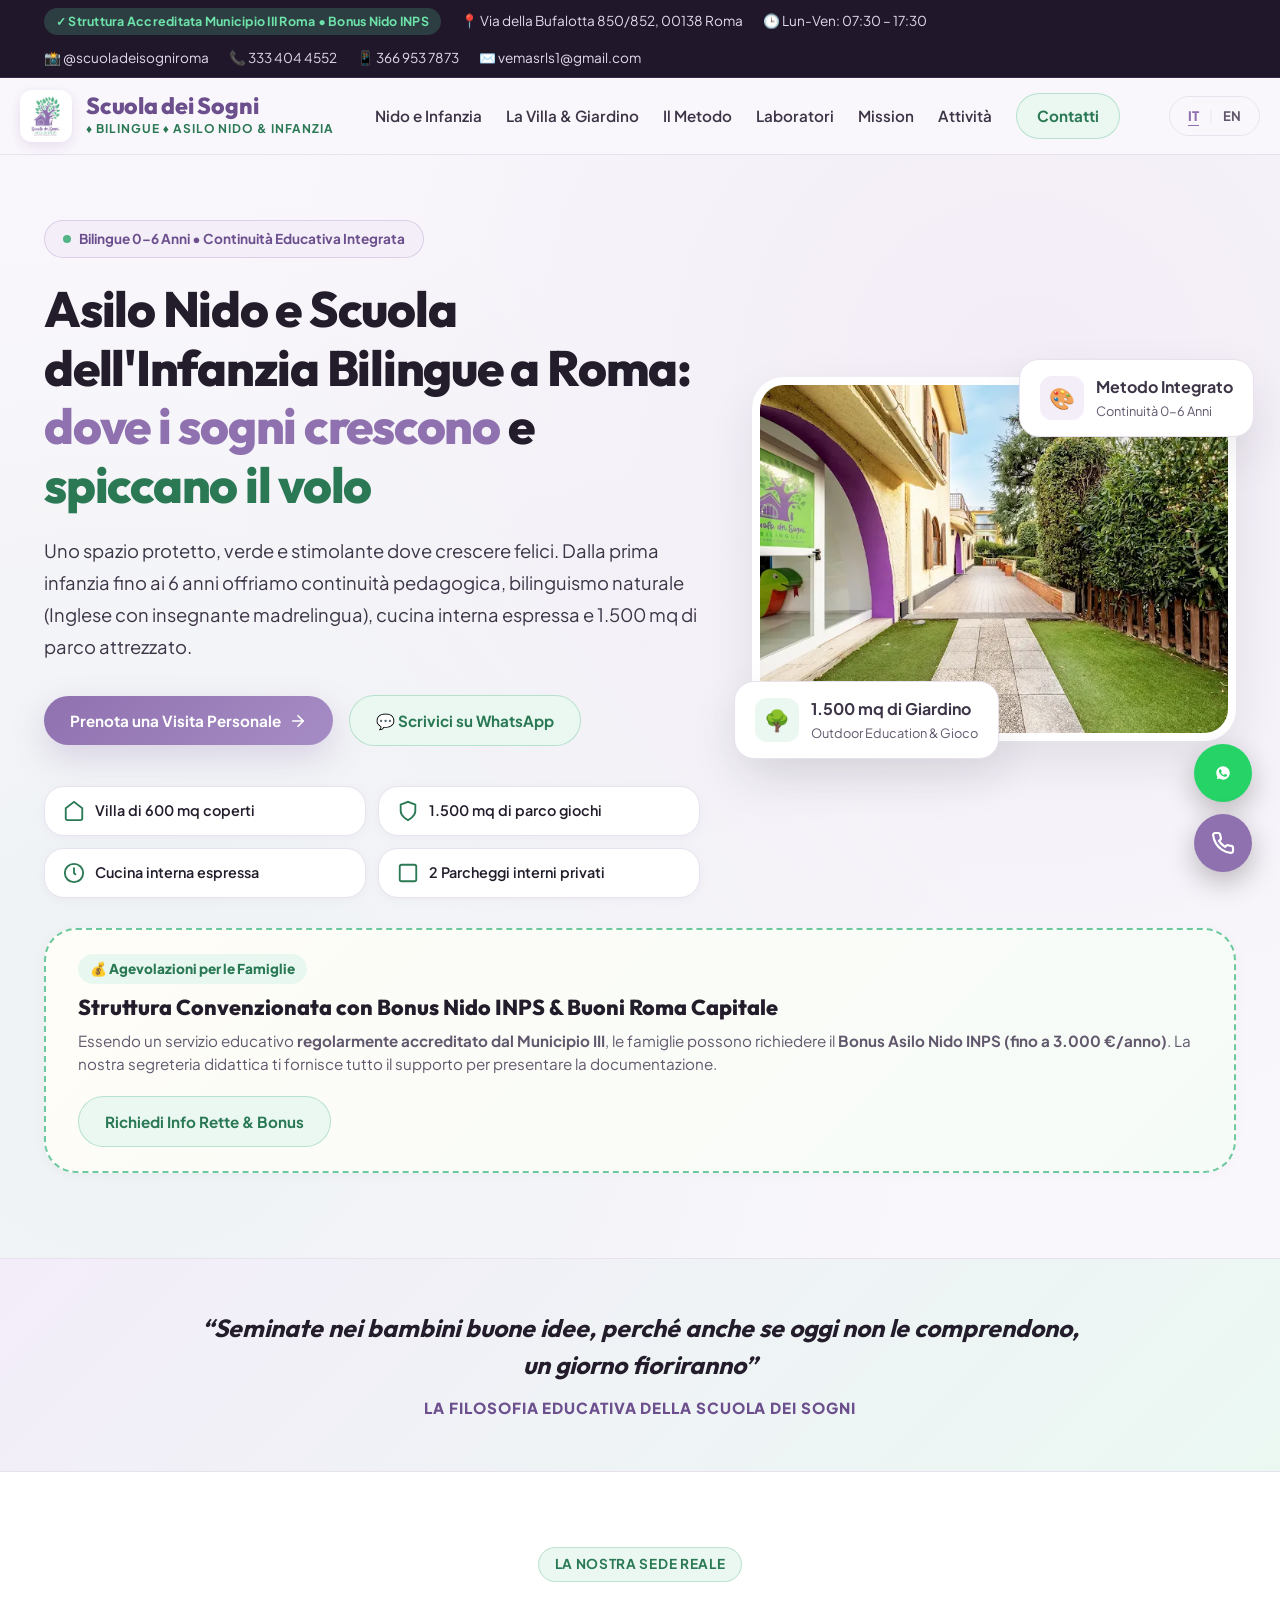
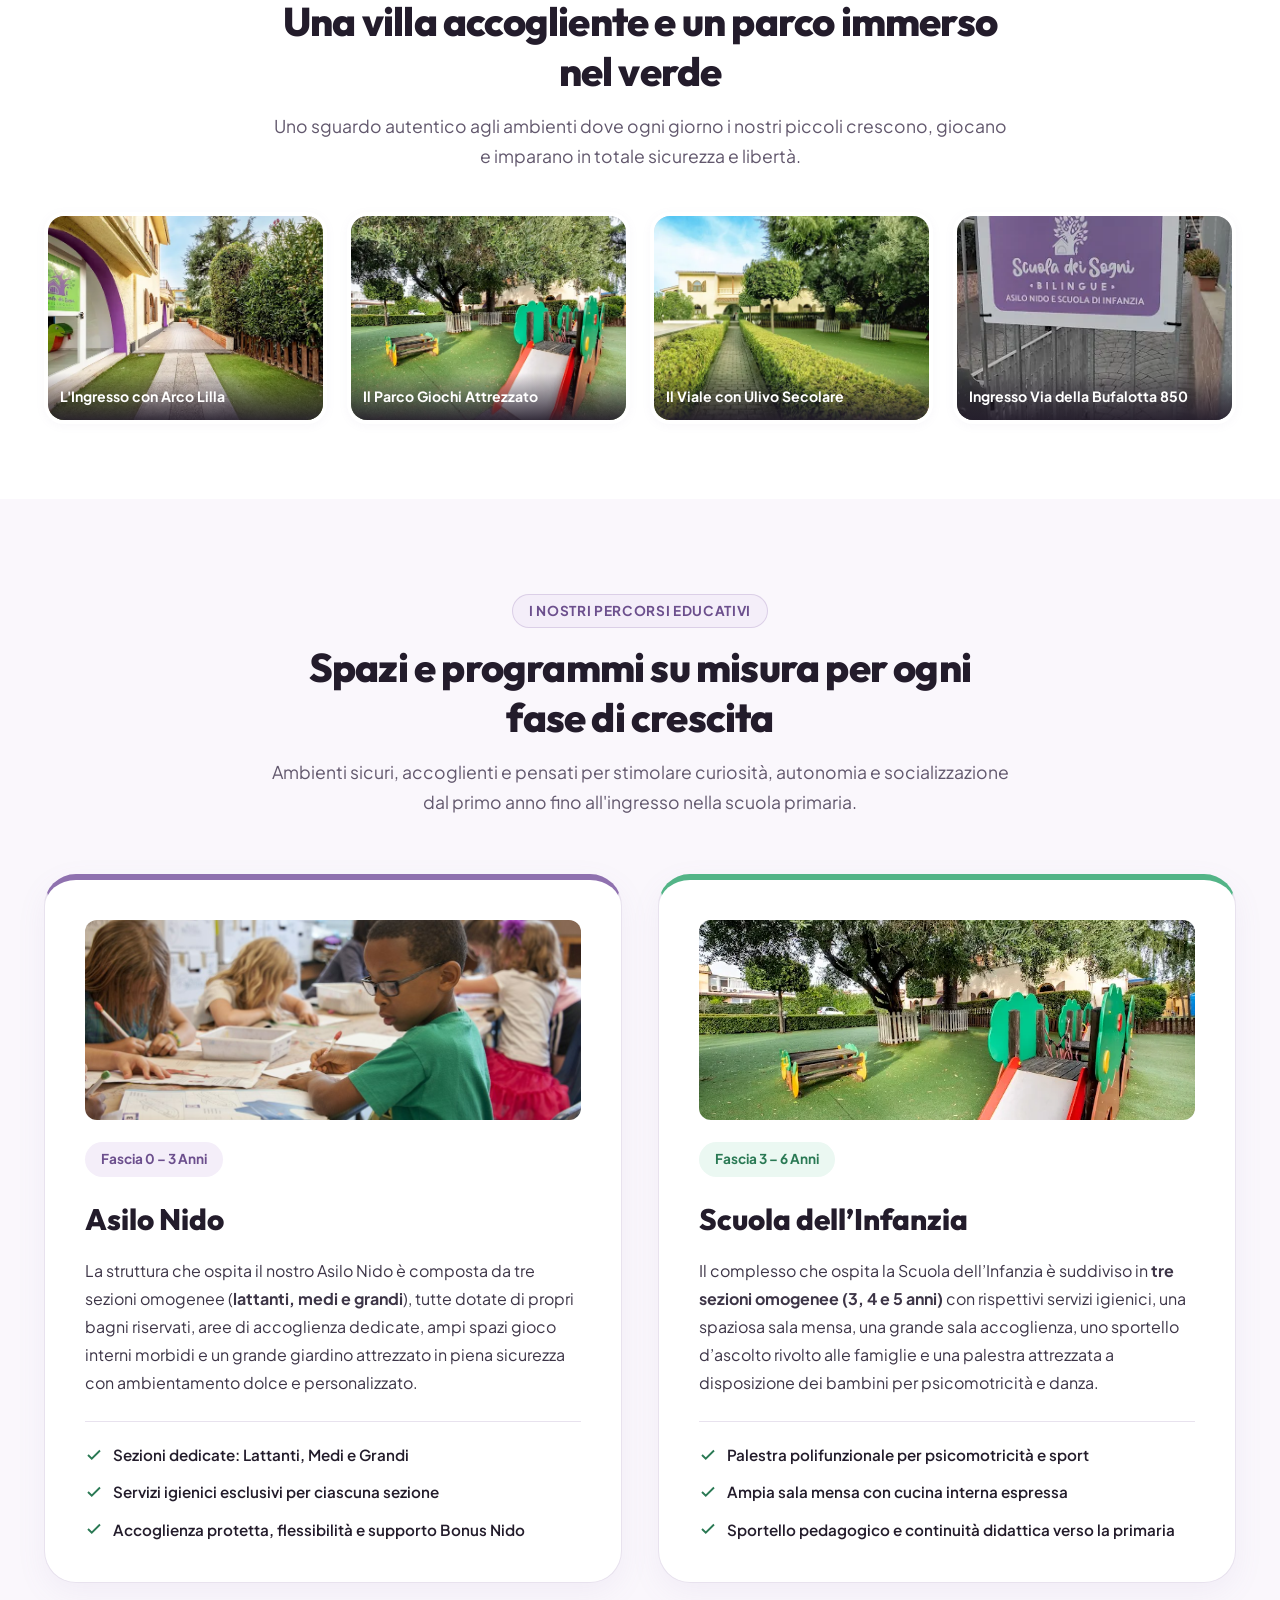
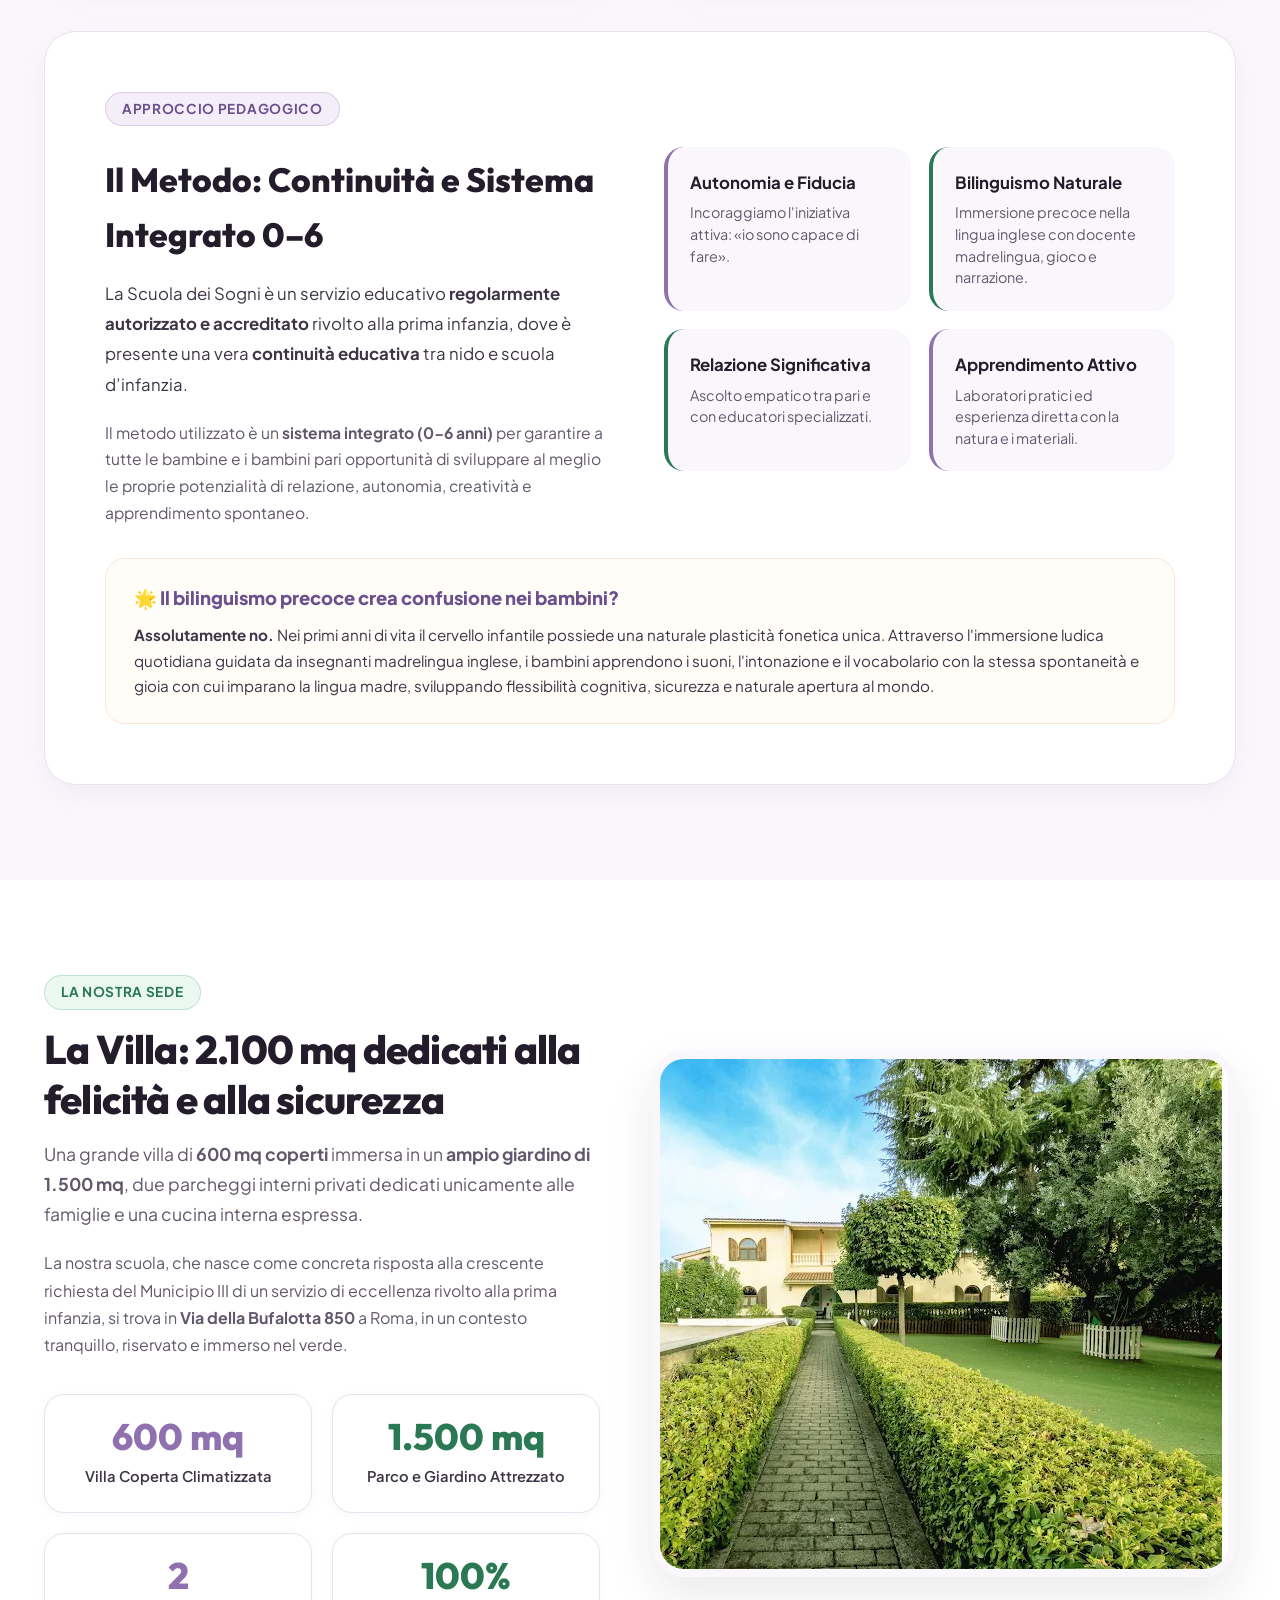
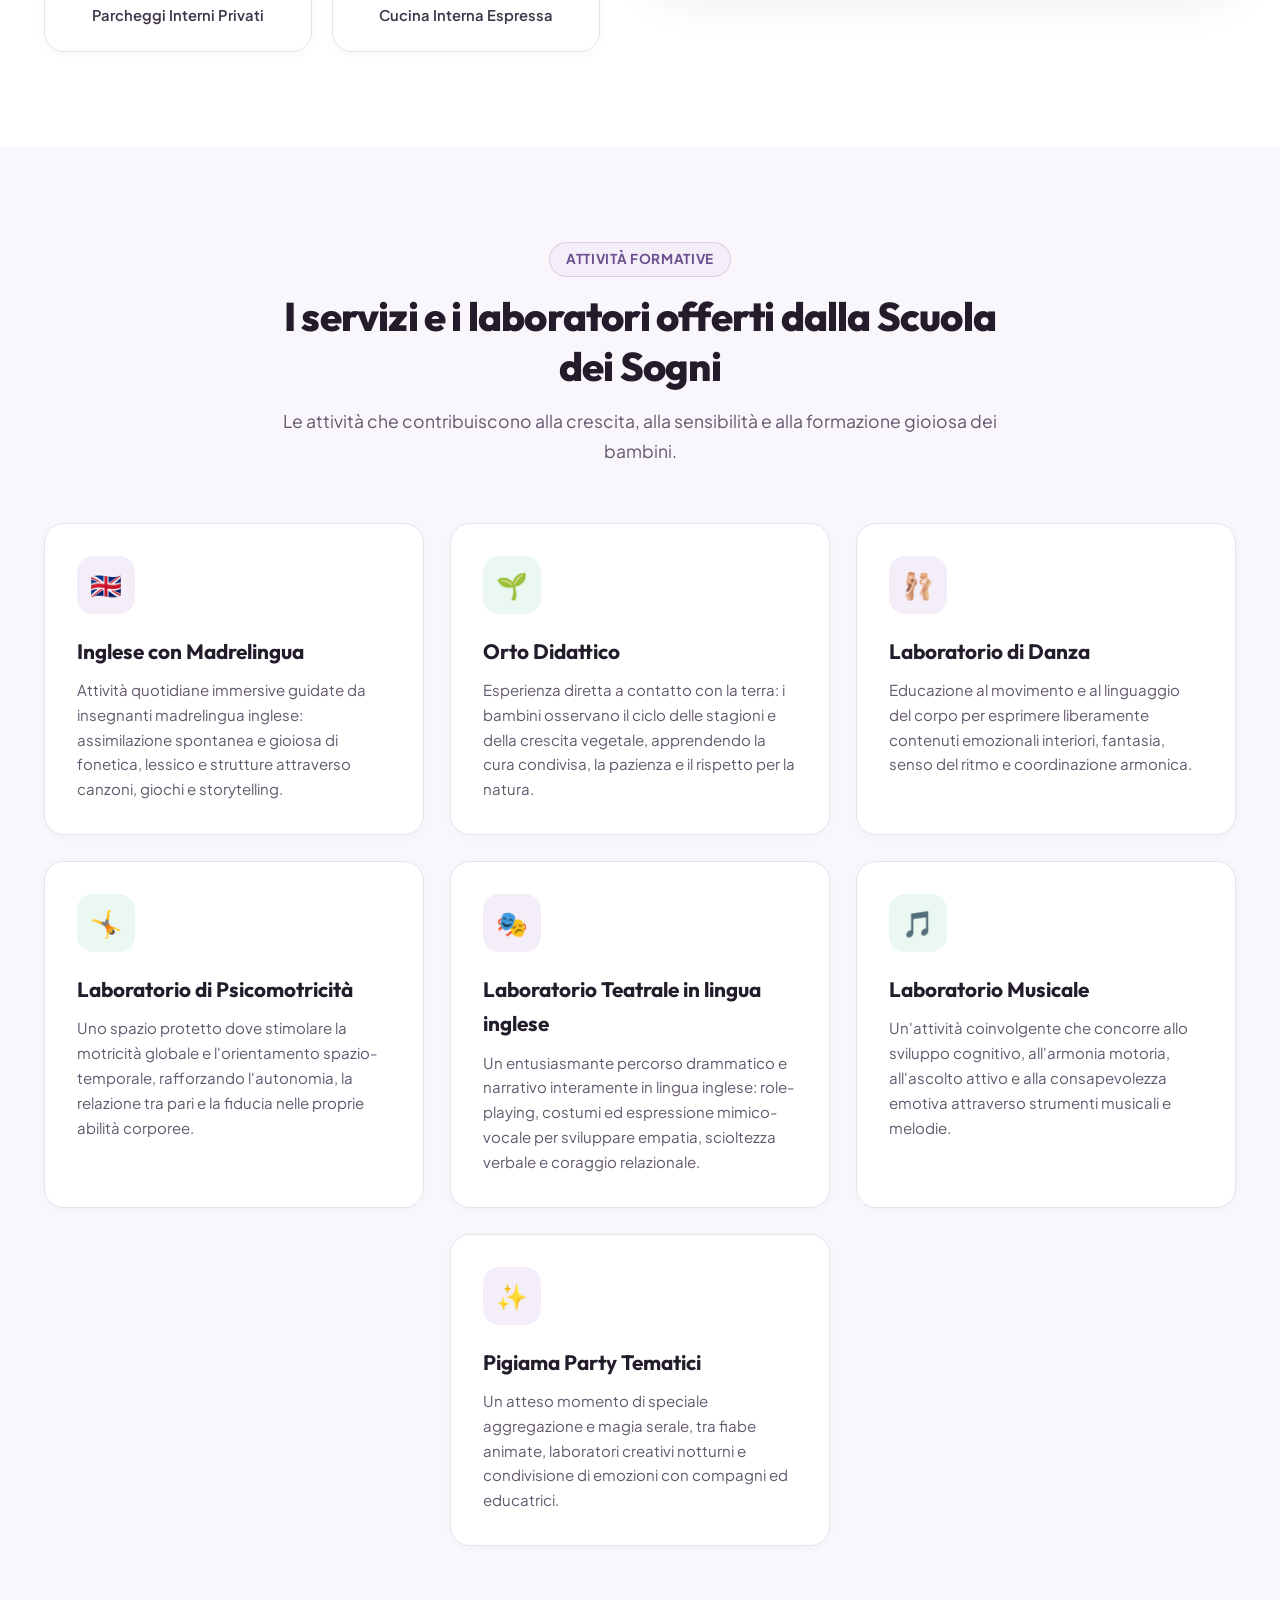
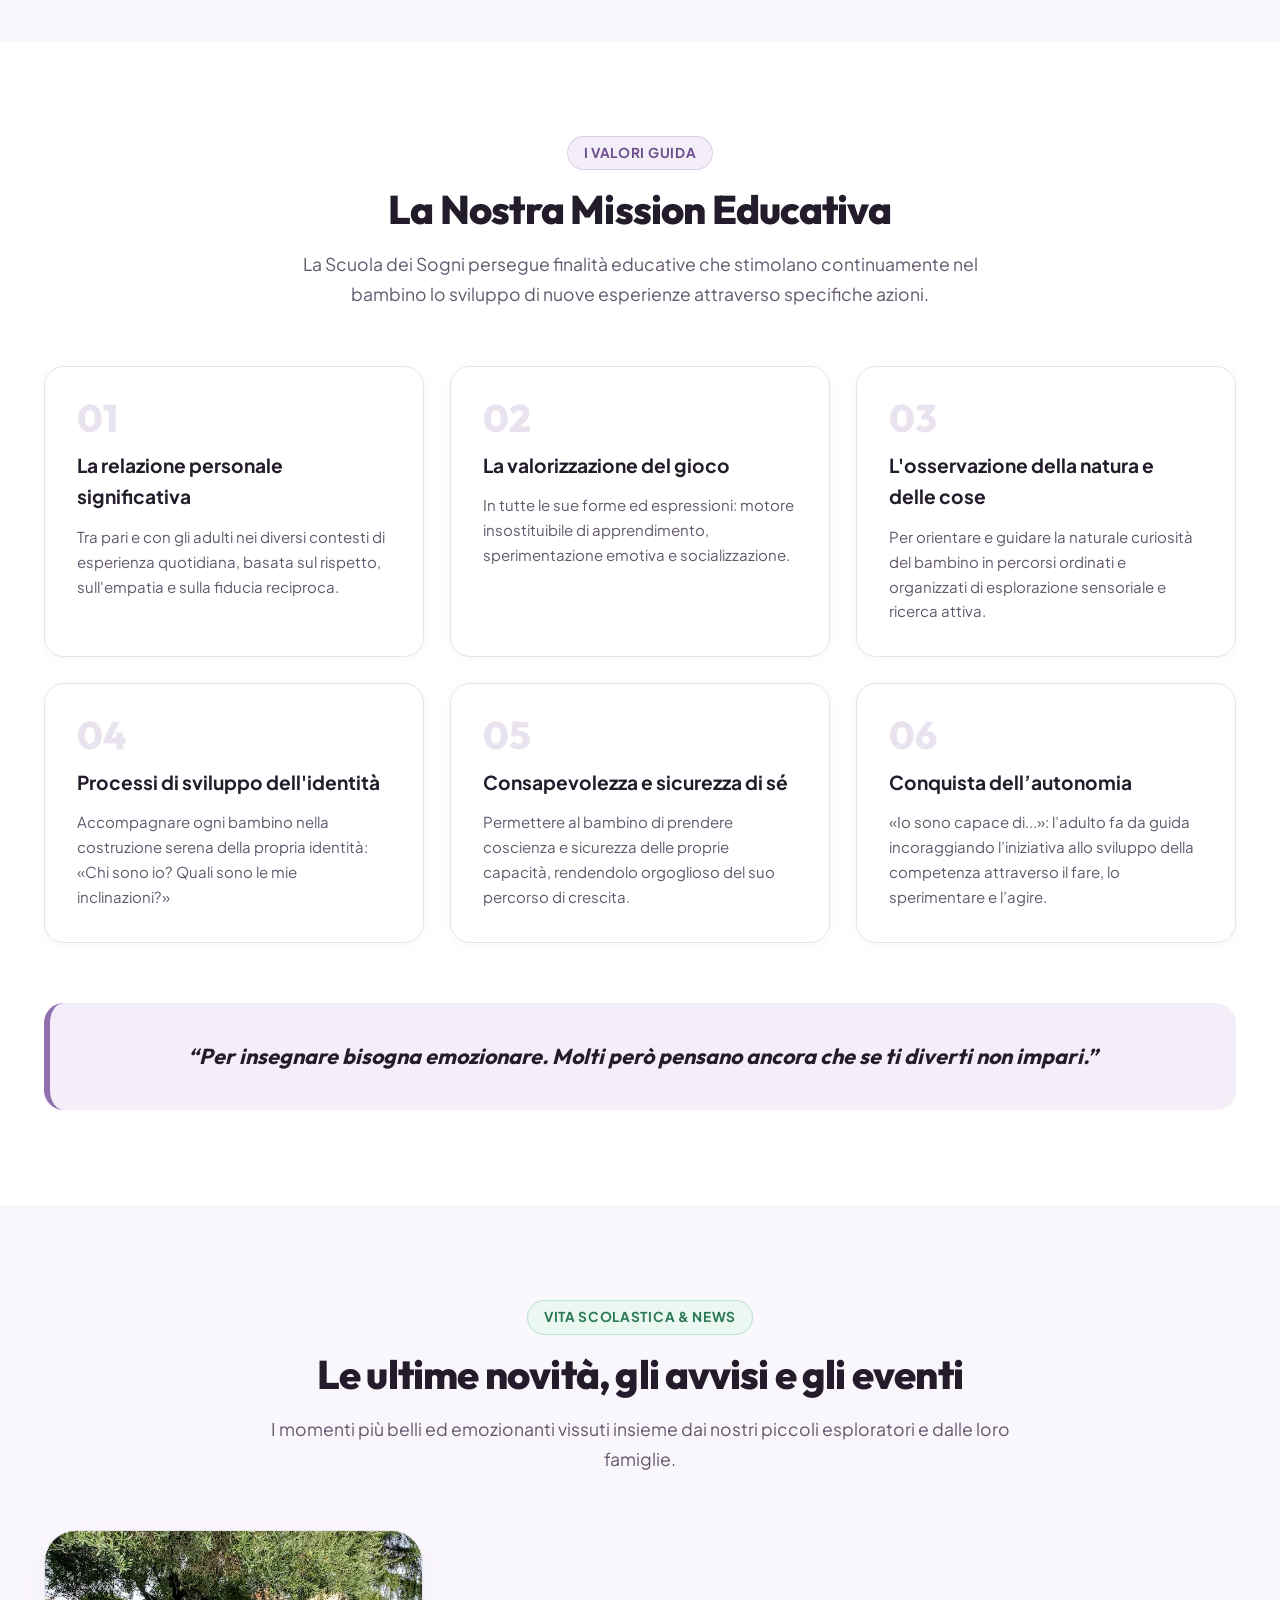
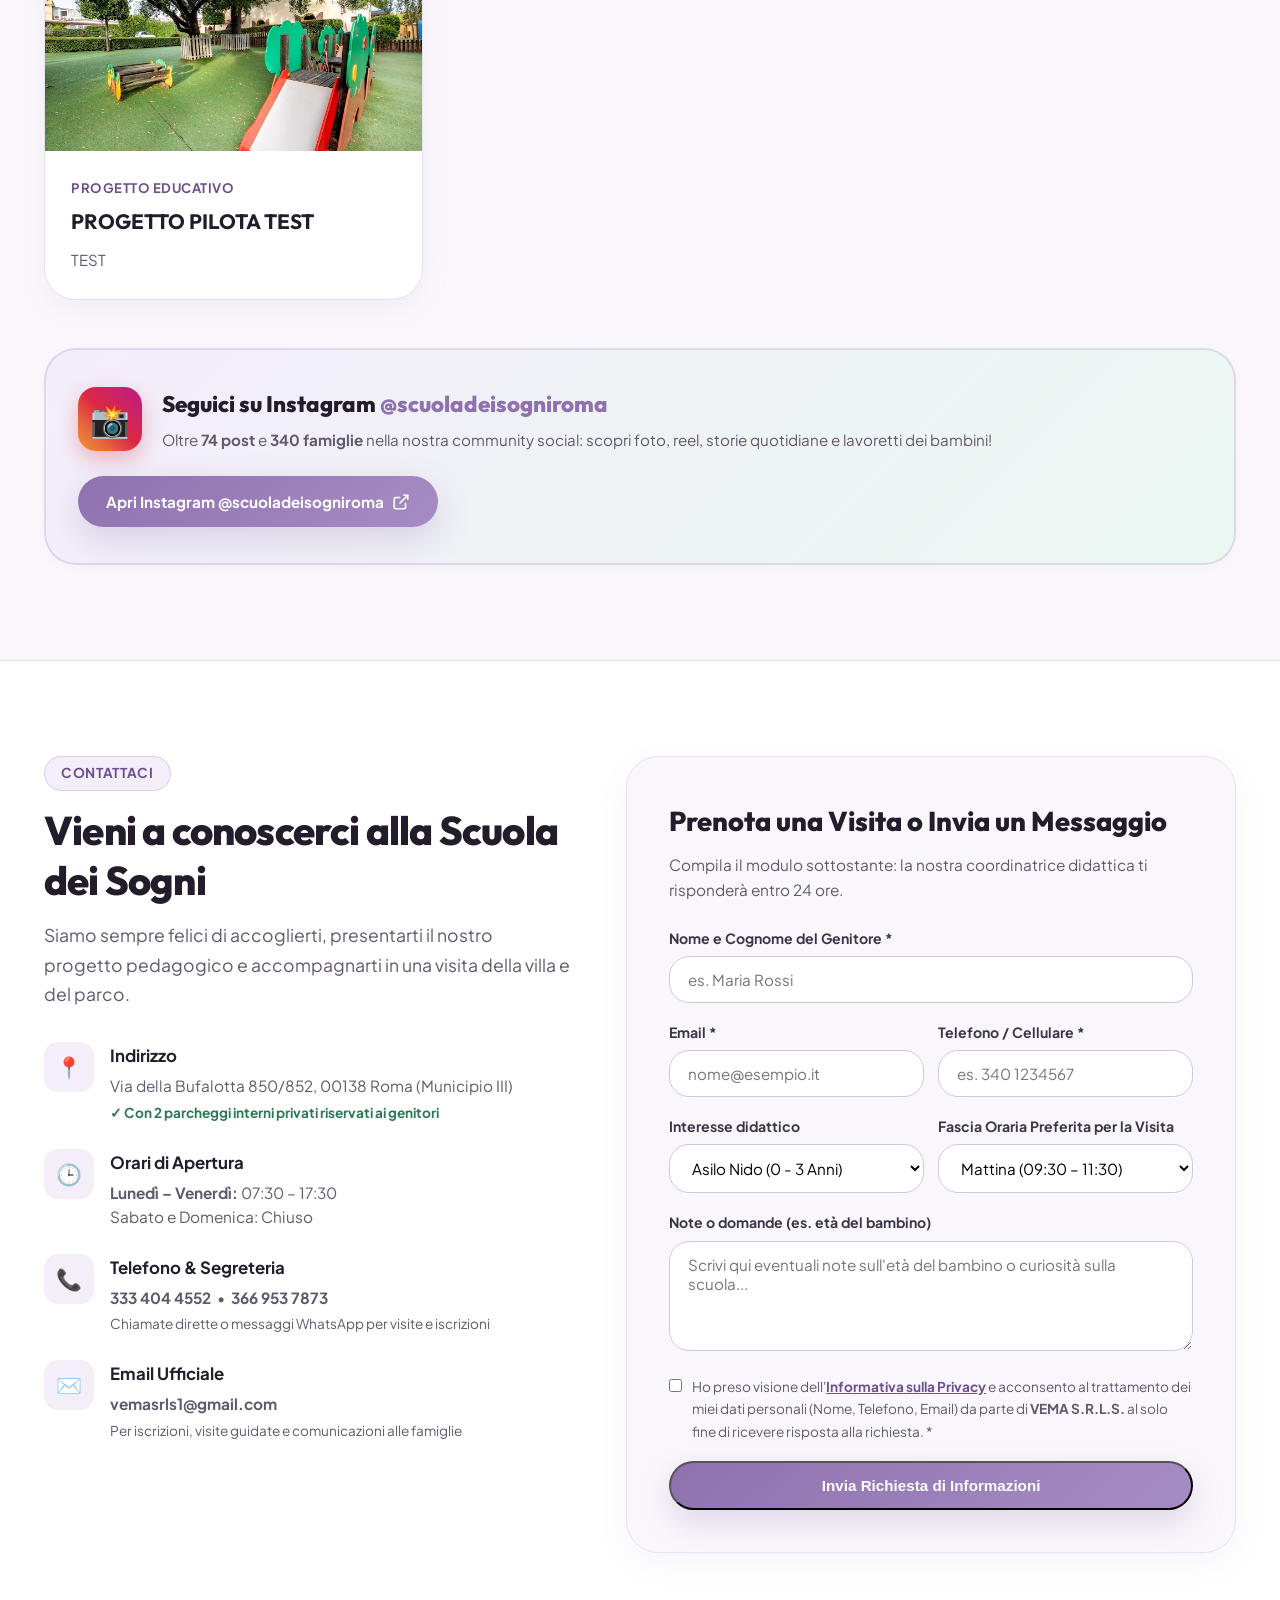
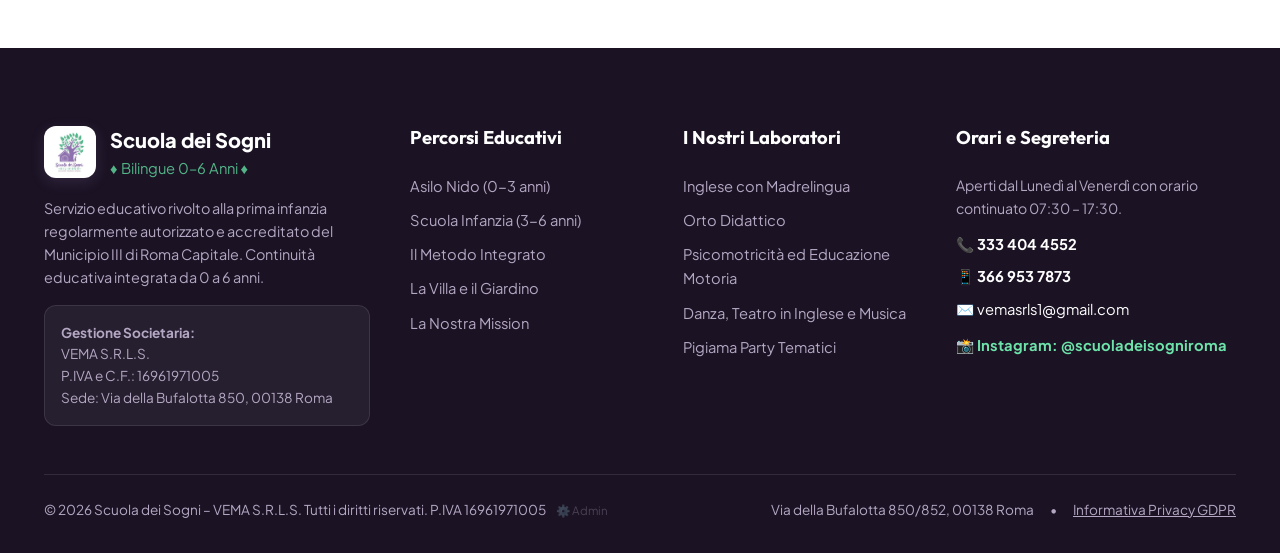
==== index.html @ 0d43163b "Add foolproof image fallbacks, bump script cache-buster to v2.2, and fix preview image in admin" ====
<!DOCTYPE html>
<html lang="it">
<head>
  <meta charset="UTF-8">
  <meta name="viewport" content="width=device-width, initial-scale=1.0">
  <title>Scuola dei Sogni | Asilo Nido e Scuola dell'Infanzia Bilingue Roma Bufalotta</title>
  <meta name="description" content="Asilo nido e scuola dell'infanzia bilingue a Roma (Municipio III). Villa di 600 mq con 1.500 mq di parco, cucina interna espressa e convenzione Bonus Nido.">
  <meta name="robots" content="index, follow, max-image-preview:large">
  <link rel="canonical" href="https://lascuoladeisogni.com/">
  <link rel="alternate" hreflang="it" href="https://lascuoladeisogni.com/">
  <link rel="alternate" hreflang="en" href="https://lascuoladeisogni.com/en.html">
  <link rel="alternate" hreflang="x-default" href="https://lascuoladeisogni.com/">

  <!-- Open Graph / Facebook / WhatsApp Preview -->
  <meta property="og:type" content="website">
  <meta property="og:locale" content="it_IT">
  <meta property="og:url" content="https://lascuoladeisogni.com/">
  <meta property="og:site_name" content="Scuola dei Sogni Roma">
  <meta property="og:title" content="Scuola dei Sogni | Asilo Nido e Scuola dell'Infanzia Bilingue Roma">
  <meta property="og:description" content="Polo educativo 0-6 anni accreditato Municipio III: bilinguismo naturale, 1.500 mq di giardino attrezzato, cucina interna espressa e 2 parcheggi interni.">
  <meta property="og:image" content="https://lascuoladeisogni.com/assets/images/villa-facciata-arco.png">
  <meta property="og:image:width" content="1200">
  <meta property="og:image:height" content="630">
  <meta property="og:image:alt" content="Ingresso e parco della Scuola dei Sogni a Roma Bufalotta">

  <!-- Twitter Card -->
  <meta name="twitter:card" content="summary_large_image">
  <meta name="twitter:title" content="Scuola dei Sogni | Nido e Infanzia Bilingue a Roma Bufalotta">
  <meta name="twitter:description" content="Accreditata Municipio III Roma. Continuità educativa 0-6, outdoor education, cucina interna espressa e laboratori in lingua inglese.">
  <meta name="twitter:image" content="https://lascuoladeisogni.com/assets/images/villa-facciata-arco.png">

  <!-- Favicon & Stylesheet -->
  <link rel="stylesheet" href="style.css">
  <link rel="icon" type="image/jpeg" href="assets/images/logo-scuola-dei-sogni.jpg">
  <link rel="apple-touch-icon" href="assets/images/logo-scuola-dei-sogni.jpg">

  <!-- Schema.org JSON-LD Structured Data (Preschool & ChildCare) -->
  <script type="application/ld+json">
  {
    "@context": "https://schema.org",
    "@graph": [
      {
        "@type": ["Preschool", "ChildCare", "EducationalOrganization"],
        "@id": "https://lascuoladeisogni.com/#organization",
        "name": "Scuola dei Sogni",
        "alternateName": "Scuola dei Sogni Roma",
        "legalName": "VEMA S.R.L.S.",
        "taxID": "16961971005",
        "vatID": "IT16961971005",
        "url": "https://lascuoladeisogni.com/",
        "logo": "https://lascuoladeisogni.com/assets/images/logo-scuola-dei-sogni.jpg",
        "image": [
          "https://lascuoladeisogni.com/assets/images/villa-facciata-arco.png",
          "https://lascuoladeisogni.com/assets/images/parco-giochi-scivolo.png",
          "https://lascuoladeisogni.com/assets/images/viale-giardino-ulivo.png"
        ],
        "description": "Asilo Nido e Scuola dell'Infanzia Bilingue a Roma Bufalotta (Municipio III). Servizio autorizzato e accreditato per la fascia 0-6 anni con cucina interna espressa e 1.500 mq di parco attrezzato.",
        "telephone": "+393334044552",
        "email": "vemasrls1@gmail.com",
        "priceRange": "€€",
        "address": {
          "@type": "PostalAddress",
          "streetAddress": "Via della Bufalotta 850/852",
          "addressLocality": "Roma",
          "postalCode": "00138",
          "addressRegion": "RM",
          "addressCountry": "IT"
        },
        "geo": {
          "@type": "GeoCoordinates",
          "latitude": 41.9754,
          "longitude": 12.5410
        },
        "areaServed": [
          "Municipio III Roma",
          "Bufalotta",
          "Talenti",
          "Montesacro",
          "Cinquina",
          "Porta di Roma"
        ],
        "openingHoursSpecification": [
          {
            "@type": "OpeningHoursSpecification",
            "dayOfWeek": ["Monday", "Tuesday", "Wednesday", "Thursday", "Friday"],
            "opens": "07:30",
            "closes": "17:30"
          }
        ],
        "sameAs": [
          "https://www.instagram.com/scuoladeisogniroma/"
        ],
        "amenityFeature": [
          {
            "@type": "LocationFeatureSpecification",
            "name": "Parco e Giardino Attrezzato",
            "value": "1500 mq"
          },
          {
            "@type": "LocationFeatureSpecification",
            "name": "Villa Coperta Climatizzata",
            "value": "600 mq"
          },
          {
            "@type": "LocationFeatureSpecification",
            "name": "Cucina Interna con Menù Dedicato",
            "value": true
          },
          {
            "@type": "LocationFeatureSpecification",
            "name": "Due Parcheggi Interni Privati Riservati Genitori",
            "value": true
          },
          {
            "@type": "LocationFeatureSpecification",
            "name": "Palestra Motoria e Psicomotricità",
            "value": true
          }
        ],
        "hasOfferCatalog": {
          "@type": "OfferCatalog",
          "name": "Percorsi Educativi 0-6 Anni",
          "itemListElement": [
            {
              "@type": "Offer",
              "itemOffered": {
                "@type": "Service",
                "name": "Asilo Nido (Lattanti, Medi, Grandi: 0-3 Anni)",
                "description": "Sezioni omogenee nido, bagni dedicati, accoglienza protetta e convenzione Bonus Nido INPS."
              }
            },
            {
              "@type": "Offer",
              "itemOffered": {
                "@type": "Service",
                "name": "Scuola dell'Infanzia Bilingue (3-6 Anni)",
                "description": "Percorso prescolare bilingue (Inglese con insegnante madrelingua), palestra e continuità 0-6."
              }
            }
          ]
        }
      }
    ]
  }
  </script>
</head>
<body>

  <!-- Top Bar -->
  <div class="top-bar">
    <div class="container top-bar-content">
      <div class="top-bar-left">
        <span class="badge-accredit">✓ Struttura Accreditata Municipio III Roma • Bonus Nido INPS</span>
        <span class="top-item">📍 Via della Bufalotta 850/852, 00138 Roma</span>
        <span class="top-item">🕒 Lun-Ven: 07:30 – 17:30</span>
      </div>
      <div class="top-bar-right">
        <a href="https://www.instagram.com/scuoladeisogniroma/" target="_blank" rel="noopener" class="top-item">📸 @scuoladeisogniroma</a>
        <a href="tel:+393334044552" class="top-item">📞 333 404 4552</a>
        <a href="tel:+393669537873" class="top-item">📱 366 953 7873</a>
        <a href="mailto:vemasrls1@gmail.com" class="top-item">✉️ vemasrls1@gmail.com</a>
      </div>
    </div>
  </div>

  <!-- Header -->
  <header class="header">
    <div class="container header-inner">
      <a href="#" class="brand-logo" aria-label="Scuola dei Sogni Home">
        <img src="assets/images/logo-scuola-dei-sogni.jpg" alt="Logo Scuola dei Sogni" class="brand-logo-img">
        <div class="brand-text">
          <div class="brand-name">Scuola dei Sogni</div>
          <span class="brand-tagline">♦ Bilingue ♦ Asilo Nido & Infanzia</span>
        </div>
      </a>

      <nav class="nav-links" id="mainNav" aria-label="Navigazione principale">
        <a href="#nido-infanzia" class="nav-link">Nido e Infanzia</a>
        <a href="#la-villa" class="nav-link">La Villa & Giardino</a>
        <a href="#il-metodo" class="nav-link">Il Metodo</a>
        <a href="#servizi" class="nav-link">Laboratori</a>
        <a href="#mission" class="nav-link">Mission</a>
        <a href="#news" class="nav-link">Attività</a>
        <a href="#contatti" class="btn btn-secondary" style="padding: 9px 20px;">Contatti</a>
      </nav>

            <div class="header-actions">
        <div class="lang-switch-wrap" aria-label="Cambia lingua">
          <a href="index.html" class="lang-btn active" aria-current="page" title="Italiano">IT</a>
          <span class="lang-divider">|</span>
          <a href="en.html" class="lang-btn" title="English">EN</a>
        </div>
        <button class="menu-toggle" aria-label="Apri menu" aria-expanded="false" aria-controls="mainNav">☰</button>
      </div>
    </div>
  </header>

  <!-- Hero Section -->
  <section class="hero">
    <div class="container">
      <div class="hero-grid">
        <div class="hero-content">
          <div class="hero-tag">
            <span class="dot"></span>
            <span>Bilingue 0–6 Anni • Continuità Educativa Integrata</span>
          </div>
          
          <!-- H1 Semantico Primario per SEO -->
          <h1 class="hero-title">
            Asilo Nido e Scuola dell'Infanzia Bilingue a Roma: <span class="brand-accent">dove i sogni crescono</span> e <span class="brand-leaf">spiccano il volo</span>
          </h1>
          
          <p class="hero-lead">
            Uno spazio protetto, verde e stimolante dove crescere felici. Dalla prima infanzia fino ai 6 anni offriamo continuità pedagogica, bilinguismo naturale (Inglese con insegnante madrelingua), cucina interna espressa e 1.500 mq di parco attrezzato.
          </p>

          <div class="hero-actions">
            <a href="#contatti" class="btn btn-primary">
              <span>Prenota una Visita Personale</span>
              <svg width="18" height="18" viewBox="0 0 24 24" fill="none" stroke="currentColor" stroke-width="2.2" stroke-linecap="round" stroke-linejoin="round"><line x1="5" y1="12" x2="19" y2="12"></line><polyline points="12 5 19 12 12 19"></polyline></svg>
            </a>
            <a href="https://wa.me/393334044552?text=Buongiorno%2C%20vorrei%20maggiori%20informazioni%20sulle%20iscrizioni%20e%20prenotare%20una%20visita%20alla%20Scuola%20dei%20Sogni." target="_blank" rel="noopener" class="btn btn-secondary">
              <span>💬 Scrivici su WhatsApp</span>
            </a>
          </div>

          <div class="hero-pills">
            <div class="hero-pill">
              <svg width="22" height="22" viewBox="0 0 24 24" fill="none" stroke="currentColor" stroke-width="2"><path d="M3 9l9-7 9 7v11a2 2 0 0 1-2 2H5a2 2 0 0 1-2-2z"></path></svg>
              <span>Villa di 600 mq coperti</span>
            </div>
            <div class="hero-pill">
              <svg width="22" height="22" viewBox="0 0 24 24" fill="none" stroke="currentColor" stroke-width="2"><path d="M12 22s8-4 8-10V5l-8-3-8 3v7c0 6 8 10 8 10z"></path></svg>
              <span>1.500 mq di parco giochi</span>
            </div>
            <div class="hero-pill">
              <svg width="22" height="22" viewBox="0 0 24 24" fill="none" stroke="currentColor" stroke-width="2"><circle cx="12" cy="12" r="10"></circle><polyline points="12 6 12 12 14 14"></polyline></svg>
              <span>Cucina interna espressa</span>
            </div>
            <div class="hero-pill">
              <svg width="22" height="22" viewBox="0 0 24 24" fill="none" stroke="currentColor" stroke-width="2"><rect x="3" y="3" width="18" height="18" rx="2" ry="2"></rect></svg>
              <span>2 Parcheggi interni privati</span>
            </div>
          </div>
        </div>

        <div class="hero-visual">
          <div class="hero-main-frame">
            <img src="assets/images/villa-facciata-arco.png" alt="Ingresso della villa con arco lilla Scuola dei Sogni" loading="lazy">
          </div>
          <div class="floating-card top">
            <div class="floating-icon purple">🎨</div>
            <div>
              <strong>Metodo Integrato</strong>
              <div style="font-size: 0.8rem; color: #62586D;">Continuità 0-6 Anni</div>
            </div>
          </div>
          <div class="floating-card bottom">
            <div class="floating-icon green">🌳</div>
            <div>
              <strong>1.500 mq di Giardino</strong>
              <div style="font-size: 0.8rem; color: #62586D;">Outdoor Education & Gioco</div>
            </div>
          </div>
        </div>
      </div>

      <!-- Bonus Nido INPS Trust Banner -->
      <div class="bonus-nido-banner">
        <div class="bonus-nido-text">
          <span class="bonus-badge-highlight">💰 Agevolazioni per le Famiglie</span>
          <h3>Struttura Convenzionata con Bonus Nido INPS & Buoni Roma Capitale</h3>
          <p>
            Essendo un servizio educativo <strong>regolarmente accreditato dal Municipio III</strong>, le famiglie possono richiedere il <strong>Bonus Asilo Nido INPS (fino a 3.000 €/anno)</strong>. La nostra segreteria didattica ti fornisce tutto il supporto per presentare la documentazione.
          </p>
        </div>
        <div>
          <a href="#contatti" class="btn btn-secondary" style="white-space: nowrap;">
            <span>Richiedi Info Rette & Bonus</span>
          </a>
        </div>
      </div>
    </div>
  </section>

  <!-- Quote Banner -->
  <section class="quote-banner">
    <div class="container">
      <p class="quote-text">
        “Seminate nei bambini buone idee, perché anche se oggi non le comprendono, un giorno fioriranno”
      </p>
      <span class="quote-author">La Filosofia Educativa della Scuola dei Sogni</span>
    </div>
  </section>

  <!-- I Nostri Spazi Reali - Gallery -->
  <section class="section" style="background: var(--white); padding: 75px 0;">
    <div class="container">
      <div class="section-header" style="margin-bottom: 36px;">
        <span class="section-tag green">La Nostra Sede Reale</span>
        <h2 class="section-title">Una villa accogliente e un parco immerso nel verde</h2>
        <p class="section-lead">
          Uno sguardo autentico agli ambienti dove ogni giorno i nostri piccoli crescono, giocano e imparano in totale sicurezza e libertà.
        </p>
      </div>

      <div class="gallery-grid">
        <div class="gallery-card">
          <img src="assets/images/villa-facciata-arco.png" alt="Facciata e ingresso della scuola con arco lilla" loading="lazy">
          <div class="gallery-label">L'Ingresso con Arco Lilla</div>
        </div>
        <div class="gallery-card">
          <img src="assets/images/parco-giochi-scivolo.png" alt="Parco giochi con scivolo a casetta e ulivo secolare" loading="lazy">
          <div class="gallery-label">Il Parco Giochi Attrezzato</div>
        </div>
        <div class="gallery-card">
          <img src="assets/images/viale-giardino-ulivo.png" alt="Viale alberato e giardino con prato della villa" loading="lazy">
          <div class="gallery-label">Il Viale con Ulivo Secolare</div>
        </div>
        <div class="gallery-card">
          <img src="assets/images/cancello-targa-ingresso.png" alt="Cancello con targa ufficiale Scuola dei Sogni" loading="lazy">
          <div class="gallery-label">Ingresso Via della Bufalotta 850</div>
        </div>
      </div>
    </div>
  </section>

  <!-- Nido & Scuola Infanzia -->
  <section id="nido-infanzia" class="section">
    <div class="container">
      <div class="section-header">
        <span class="section-tag">I Nostri Percorsi Educativi</span>
        <h2 class="section-title">Spazi e programmi su misura per ogni fase di crescita</h2>
        <p class="section-lead">
          Ambienti sicuri, accoglienti e pensati per stimolare curiosità, autonomia e socializzazione dal primo anno fino all'ingresso nella scuola primaria.
        </p>
      </div>

      <div class="split-cards">
        <!-- Asilo Nido -->
        <div class="age-card nido">
          <div class="age-card-img">
            <img src="assets/images/classroom-nido.jpg" alt="Spazio morbido e area gioco montessoriana della sezione nido" loading="lazy">
          </div>
          <span class="card-badge">Fascia 0 – 3 Anni</span>
          <h3 class="card-title">Asilo Nido</h3>
          <p class="card-text">
            La struttura che ospita il nostro Asilo Nido è composta da tre sezioni omogenee (<strong>lattanti, medi e grandi</strong>), tutte dotate di propri bagni riservati, aree di accoglienza dedicate, ampi spazi gioco interni morbidi e un grande giardino attrezzato in piena sicurezza con ambientamento dolce e personalizzato.
          </p>
          <div class="feature-list">
            <div class="feature-item">
              <svg viewBox="0 0 24 24" fill="none" stroke="currentColor" stroke-width="2.5"><polyline points="20 6 9 17 4 12"></polyline></svg>
              <span>Sezioni dedicate: Lattanti, Medi e Grandi</span>
            </div>
            <div class="feature-item">
              <svg viewBox="0 0 24 24" fill="none" stroke="currentColor" stroke-width="2.5"><polyline points="20 6 9 17 4 12"></polyline></svg>
              <span>Servizi igienici esclusivi per ciascuna sezione</span>
            </div>
            <div class="feature-item">
              <svg viewBox="0 0 24 24" fill="none" stroke="currentColor" stroke-width="2.5"><polyline points="20 6 9 17 4 12"></polyline></svg>
              <span>Accoglienza protetta, flessibilità e supporto Bonus Nido</span>
            </div>
          </div>
        </div>

        <!-- Scuola Infanzia -->
        <div class="age-card infanzia">
          <div class="age-card-img">
            <img src="assets/images/parco-giochi-scivolo.png" alt="Parco giochi e spazi educativi per la scuola dell'infanzia" loading="lazy">
          </div>
          <span class="card-badge">Fascia 3 – 6 Anni</span>
          <h3 class="card-title">Scuola dell’Infanzia</h3>
          <p class="card-text">
            Il complesso che ospita la Scuola dell’Infanzia è suddiviso in <strong>tre sezioni omogenee (3, 4 e 5 anni)</strong> con rispettivi servizi igienici, una spaziosa sala mensa, una grande sala accoglienza, uno sportello d’ascolto rivolto alle famiglie e una palestra attrezzata a disposizione dei bambini per psicomotricità e danza.
          </p>
          <div class="feature-list">
            <div class="feature-item">
              <svg viewBox="0 0 24 24" fill="none" stroke="currentColor" stroke-width="2.5"><polyline points="20 6 9 17 4 12"></polyline></svg>
              <span>Palestra polifunzionale per psicomotricità e sport</span>
            </div>
            <div class="feature-item">
              <svg viewBox="0 0 24 24" fill="none" stroke="currentColor" stroke-width="2.5"><polyline points="20 6 9 17 4 12"></polyline></svg>
              <span>Ampia sala mensa con cucina interna espressa</span>
            </div>
            <div class="feature-item">
              <svg viewBox="0 0 24 24" fill="none" stroke="currentColor" stroke-width="2.5"><polyline points="20 6 9 17 4 12"></polyline></svg>
              <span>Sportello pedagogico e continuità didattica verso la primaria</span>
            </div>
          </div>
        </div>
      </div>

      <!-- Il Metodo -->
      <div id="il-metodo" class="metodo-section">
        <div class="metodo-grid">
          <div>
            <span class="section-tag">Approccio Pedagogico</span>
            <h3 style="font-family: var(--font-heading); font-size: 2.1rem; font-weight: 800; color: var(--dark); margin: 12px 0 16px;">
              Il Metodo: Continuità e Sistema Integrato 0–6
            </h3>
            <p style="font-size: 1.05rem; color: var(--dark-soft); line-height: 1.8; margin-bottom: 20px;">
              La Scuola dei Sogni è un servizio educativo <strong>regolarmente autorizzato e accreditato</strong> rivolto alla prima infanzia, dove è presente una vera <strong>continuità educativa</strong> tra nido e scuola d’infanzia.
            </p>
            <p style="font-size: 0.98rem; color: var(--muted); line-height: 1.7;">
              Il metodo utilizzato è un <strong>sistema integrato (0-6 anni)</strong> per garantire a tutte le bambine e i bambini pari opportunità di sviluppare al meglio le proprie potenzialità di relazione, autonomia, creatività e apprendimento spontaneo.
            </p>
          </div>
          <div class="metodo-highlights">
            <div class="metodo-box">
              <h4>Autonomia e Fiducia</h4>
              <p>Incoraggiamo l'iniziativa attiva: «io sono capace di fare».</p>
            </div>
            <div class="metodo-box green">
              <h4>Bilinguismo Naturale</h4>
              <p>Immersione precoce nella lingua inglese con docente madrelingua, gioco e narrazione.</p>
            </div>
            <div class="metodo-box green">
              <h4>Relazione Significativa</h4>
              <p>Ascolto empatico tra pari e con educatori specializzati.</p>
            </div>
            <div class="metodo-box">
              <h4>Apprendimento Attivo</h4>
              <p>Laboratori pratici ed esperienza diretta con la natura e i materiali.</p>
            </div>
          </div>
        </div>

        <!-- Pillola FAQ sul Bilinguismo -->
        <div class="pedagogy-faq">
          <h4>🌟 Il bilinguismo precoce crea confusione nei bambini?</h4>
          <p>
            <strong>Assolutamente no.</strong> Nei primi anni di vita il cervello infantile possiede una naturale plasticità fonetica unica. Attraverso l'immersione ludica quotidiana guidata da insegnanti madrelingua inglese, i bambini apprendono i suoni, l'intonazione e il vocabolario con la stessa spontaneità e gioia con cui imparano la lingua madre, sviluppando flessibilità cognitiva, sicurezza e naturale apertura al mondo.
          </p>
        </div>
      </div>

    </div>
  </section>

  <!-- La Villa e gli Spazi -->
  <section id="la-villa" class="section" style="background: var(--white);">
    <div class="container">
      <div class="villa-showcase">
        <div>
          <span class="section-tag green">La Nostra Sede</span>
          <h2 class="section-title">La Villa: 2.100 mq dedicati alla felicità e alla sicurezza</h2>
          <p class="section-lead" style="margin-bottom: 20px;">
            Una grande villa di <strong>600 mq coperti</strong> immersa in un <strong>ampio giardino di 1.500 mq</strong>, due parcheggi interni privati dedicati unicamente alle famiglie e una cucina interna espressa.
          </p>
          <p style="color: var(--muted); line-height: 1.7; margin-bottom: 24px;">
            La nostra scuola, che nasce come concreta risposta alla crescente richiesta del Municipio III di un servizio di eccellenza rivolto alla prima infanzia, si trova in <strong>Via della Bufalotta 850</strong> a Roma, in un contesto tranquillo, riservato e immerso nel verde.
          </p>

          <div class="villa-stats">
            <div class="stat-card">
              <div class="stat-number">600 mq</div>
              <div class="stat-label">Villa Coperta Climatizzata</div>
            </div>
            <div class="stat-card green">
              <div class="stat-number">1.500 mq</div>
              <div class="stat-label">Parco e Giardino Attrezzato</div>
            </div>
            <div class="stat-card">
              <div class="stat-number">2</div>
              <div class="stat-label">Parcheggi Interni Privati</div>
            </div>
            <div class="stat-card green">
              <div class="stat-number">100%</div>
              <div class="stat-label">Cucina Interna Espressa</div>
            </div>
          </div>
        </div>

        <div style="border-radius: var(--radius-lg); overflow: hidden; box-shadow: var(--shadow-lg); border: 8px solid var(--bg-page);">
          <img src="assets/images/viale-giardino-ulivo.png" alt="Il parco con prato verde e ulivo della villa" loading="lazy">
        </div>
      </div>
    </div>
  </section>

  <!-- Laboratori e Servizi -->
  <section id="servizi" class="section">
    <div class="container">
      <div class="section-header">
        <span class="section-tag">Attività Formative</span>
        <h2 class="section-title">I servizi e i laboratori offerti dalla Scuola dei Sogni</h2>
        <p class="section-lead">
          Le attività che contribuiscono alla crescita, alla sensibilità e alla formazione gioiosa dei bambini.
        </p>
      </div>

      <div class="labs-grid">
        <!-- 1. Inglese -->
        <div class="lab-card">
          <div class="lab-icon-wrap">🇬🇧</div>
          <h3 class="lab-title">Inglese con Madrelingua</h3>
          <p class="lab-desc">
            Attività quotidiane immersive guidate da insegnanti madrelingua inglese: assimilazione spontanea e gioiosa di fonetica, lessico e strutture attraverso canzoni, giochi e storytelling.
          </p>
        </div>

        <!-- 2. Orto Didattico -->
        <div class="lab-card">
          <div class="lab-icon-wrap">🌱</div>
          <h3 class="lab-title">Orto Didattico</h3>
          <p class="lab-desc">
            Esperienza diretta a contatto con la terra: i bambini osservano il ciclo delle stagioni e della crescita vegetale, apprendendo la cura condivisa, la pazienza e il rispetto per la natura.
          </p>
        </div>

        <!-- 3. Laboratorio di Danza -->
        <div class="lab-card">
          <div class="lab-icon-wrap">🩰</div>
          <h3 class="lab-title">Laboratorio di Danza</h3>
          <p class="lab-desc">
            Educazione al movimento e al linguaggio del corpo per esprimere liberamente contenuti emozionali interiori, fantasia, senso del ritmo e coordinazione armonica.
          </p>
        </div>

        <!-- 4. Laboratorio di Psicomotricità -->
        <div class="lab-card">
          <div class="lab-icon-wrap">🤸</div>
          <h3 class="lab-title">Laboratorio di Psicomotricità</h3>
          <p class="lab-desc">
            Uno spazio protetto dove stimolare la motricità globale e l'orientamento spazio-temporale, rafforzando l'autonomia, la relazione tra pari e la fiducia nelle proprie abilità corporee.
          </p>
        </div>

        <!-- 5. Laboratorio Teatrale in lingua inglese -->
        <div class="lab-card">
          <div class="lab-icon-wrap">🎭</div>
          <h3 class="lab-title">Laboratorio Teatrale in lingua inglese</h3>
          <p class="lab-desc">
            Un entusiasmante percorso drammatico e narrativo interamente in lingua inglese: role-playing, costumi ed espressione mimico-vocale per sviluppare empatia, scioltezza verbale e coraggio relazionale.
          </p>
        </div>

        <!-- 6. Laboratorio Musicale -->
        <div class="lab-card">
          <div class="lab-icon-wrap">🎵</div>
          <h3 class="lab-title">Laboratorio Musicale</h3>
          <p class="lab-desc">
            Un'attività coinvolgente che concorre allo sviluppo cognitivo, all'armonia motoria, all'ascolto attivo e alla consapevolezza emotiva attraverso strumenti musicali e melodie.
          </p>
        </div>

        <!-- 7. Pigiama Party Tematici -->
        <div class="lab-card">
          <div class="lab-icon-wrap">✨</div>
          <h3 class="lab-title">Pigiama Party Tematici</h3>
          <p class="lab-desc">
            Un atteso momento di speciale aggregazione e magia serale, tra fiabe animate, laboratori creativi notturni e condivisione di emozioni con compagni ed educatrici.
          </p>
        </div>      </div>
    </div>
  </section>

  <!-- Mission -->
  <section id="mission" class="section" style="background: var(--white);">
    <div class="container">
      <div class="section-header">
        <span class="section-tag">I Valori Guida</span>
        <h2 class="section-title">La Nostra Mission Educativa</h2>
        <p class="section-lead">
          La Scuola dei Sogni persegue finalità educative che stimolano continuamente nel bambino lo sviluppo di nuove esperienze attraverso specifiche azioni.
        </p>
      </div>

      <div class="mission-grid">
        <div class="mission-card">
          <div class="mission-num">01</div>
          <h3 class="mission-title">La relazione personale significativa</h3>
          <p class="mission-desc">Tra pari e con gli adulti nei diversi contesti di esperienza quotidiana, basata sul rispetto, sull'empatia e sulla fiducia reciproca.</p>
        </div>

        <div class="mission-card">
          <div class="mission-num">02</div>
          <h3 class="mission-title">La valorizzazione del gioco</h3>
          <p class="mission-desc">In tutte le sue forme ed espressioni: motore insostituibile di apprendimento, sperimentazione emotiva e socializzazione.</p>
        </div>

        <div class="mission-card">
          <div class="mission-num">03</div>
          <h3 class="mission-title">L'osservazione della natura e delle cose</h3>
          <p class="mission-desc">Per orientare e guidare la naturale curiosità del bambino in percorsi ordinati e organizzati di esplorazione sensoriale e ricerca attiva.</p>
        </div>

        <div class="mission-card">
          <div class="mission-num">04</div>
          <h3 class="mission-title">Processi di sviluppo dell'identità</h3>
          <p class="mission-desc">Accompagnare ogni bambino nella costruzione serena della propria identità: «Chi sono io? Quali sono le mie inclinazioni?»</p>
        </div>

        <div class="mission-card">
          <div class="mission-num">05</div>
          <h3 class="mission-title">Consapevolezza e sicurezza di sé</h3>
          <p class="mission-desc">Permettere al bambino di prendere coscienza e sicurezza delle proprie capacità, rendendolo orgoglioso del suo percorso di crescita.</p>
        </div>

        <div class="mission-card">
          <div class="mission-num">06</div>
          <h3 class="mission-title">Conquista dell’autonomia</h3>
          <p class="mission-desc">«Io sono capace di...»: l’adulto fa da guida incoraggiando l’iniziativa allo sviluppo della competenza attraverso il fare, lo sperimentare e l’agire.</p>
        </div>
      </div>

      <!-- Quote 2 -->
      <div style="margin-top: 60px; text-align: center; background: var(--primary-light); border-radius: var(--radius-md); padding: 36px 24px; border-left: 6px solid var(--primary);">
        <p style="font-family: var(--font-heading); font-size: 1.35rem; font-weight: 700; color: var(--dark); font-style: italic;">
          “Per insegnare bisogna emozionare. Molti però pensano ancora che se ti diverti non impari.”
        </p>
      </div>
    </div>
  </section>

  <!-- News & Eventi -->
  <section id="news" class="section">
    <div class="container">
      <div class="section-header">
        <span class="section-tag green">Vita Scolastica & News</span>
        <h2 class="section-title">Le ultime novità, gli avvisi e gli eventi</h2>
        <p class="section-lead">
          I momenti più belli ed emozionanti vissuti insieme dai nostri piccoli esploratori e dalle loro famiglie.
        </p>
      </div>

      <div class="news-grid">
        <!-- News 1 -->
        <article class="news-card">
          <div class="news-thumb">
            <img src="assets/images/news-cane.jpg" alt="Progetto Qua La Zampa" loading="lazy" onerror="this.onerror=null;this.src='assets/images/parco-giochi-scivolo.png';">
          </div>
          <div class="news-body">
            <div class="news-meta">Progetto Educativo</div>
            <h3 class="news-title">Progetto «Qua La Zampa» – Le foto</h3>
            <p class="news-excerpt">
              «La fedeltà di un cane ci insegna che l'amicizia può durare per sempre». Si è concluso con grandissimo entusiasmo il nostro laboratorio di approccio e rispetto verso gli amici a quattro zampe.
            </p>
          </div>
        </article>

        <!-- News 2 -->
        <article class="news-card">
          <div class="news-thumb">
            <img src="assets/images/news-zoomarine.jpg" alt="Gita a Zoomarine" loading="lazy" onerror="this.onerror=null;this.src='assets/images/viale-giardino-ulivo.png';">
          </div>
          <div class="news-body">
            <div class="news-meta">Gita di Fine Anno</div>
            <h3 class="news-title">Gita di Fine Anno – Zoomarine</h3>
            <p class="news-excerpt">
              È stata una settimana indimenticabile alla Scuola dei Sogni! Una giornata speciale a Zoomarine tra l'eleganza dei delfini e la scoperta della vita marina insieme a maestre e compagni.
            </p>
          </div>
        </article>

        <!-- News 3 -->
        <article class="news-card">
          <div class="news-thumb">
            <img src="assets/images/news-famiglie.jpg" alt="Festa della Mamma e delle Famiglie" loading="lazy" onerror="this.onerror=null;this.src='assets/images/villa-facciata-arco.png';">
          </div>
          <div class="news-body">
            <div class="news-meta">Eventi & Famiglie</div>
            <h3 class="news-title">Festa della Mamma e delle Famiglie</h3>
            <p class="news-excerpt">
              Un momento magico di condivisione, sorrisi, poesie e piccoli capolavori realizzati con il cuore dai bambini. Grazie a tutte le mamme e alle famiglie che rendono unica la nostra comunità!
            </p>
          </div>
        </article>
      </div>

      <!-- Instagram Community Banner -->
      <div style="margin-top: 48px; background: linear-gradient(135deg, #F3EDF9 0%, #EBF8F2 100%); border: 2px solid rgba(143, 113, 175, 0.2); border-radius: var(--radius-lg); padding: 36px 32px; display: flex; align-items: center; justify-content: space-between; flex-wrap: wrap; gap: 24px; box-shadow: var(--shadow-sm);">
        <div style="display: flex; align-items: center; gap: 20px;">
          <div style="width: 64px; height: 64px; border-radius: 18px; background: linear-gradient(45deg, #f09433 0%, #e6683c 25%, #dc2743 50%, #cc2366 75%, #bc1888 100%); display: flex; align-items: center; justify-content: center; color: #FFF; font-size: 2rem; box-shadow: 0 8px 20px rgba(220, 39, 67, 0.3);">
            📸
          </div>
          <div>
            <h3 style="font-family: var(--font-heading); font-size: 1.4rem; font-weight: 800; color: var(--dark); margin-bottom: 4px;">
              Seguici su Instagram <span style="color: var(--primary);">@scuoladeisogniroma</span>
            </h3>
            <p style="color: var(--muted); font-size: 0.95rem;">
              Oltre <strong>74 post</strong> e <strong>340 famiglie</strong> nella nostra community social: scopri foto, reel, storie quotidiane e lavoretti dei bambini!
            </p>
          </div>
        </div>
        <a href="https://www.instagram.com/scuoladeisogniroma/" target="_blank" rel="noopener" class="btn btn-primary" style="padding: 13px 28px;">
          <span>Apri Instagram @scuoladeisogniroma</span>
          <svg width="18" height="18" viewBox="0 0 24 24" fill="none" stroke="currentColor" stroke-width="2.2"><path d="M18 13v6a2 2 0 0 1-2 2H5a2 2 0 0 1-2-2V8a2 2 0 0 1 2-2h6"></path><polyline points="15 3 21 3 21 9"></polyline><line x1="10" y1="14" x2="21" y2="3"></line></svg>
        </a>
      </div>
    </div>
  </section>

  <!-- Contatti -->
  <section id="contatti" class="section contact-section">
    <div class="container">
      <div class="contact-grid">
        <div>
          <span class="section-tag">Contattaci</span>
          <h2 class="section-title">Vieni a conoscerci alla Scuola dei Sogni</h2>
          <p class="section-lead">
            Siamo sempre felici di accoglierti, presentarti il nostro progetto pedagogico e accompagnarti in una visita della villa e del parco.
          </p>

          <div class="contact-info-list">
            <div class="contact-info-item">
              <div class="contact-icon">📍</div>
              <div class="contact-details">
                <h4>Indirizzo</h4>
                <p>Via della Bufalotta 850/852, 00138 Roma (Municipio III)</p>
                <span style="font-size: 0.85rem; color: var(--secondary-dark); font-weight: 700;">✓ Con 2 parcheggi interni privati riservati ai genitori</span>
              </div>
            </div>

            <div class="contact-info-item">
              <div class="contact-icon">🕒</div>
              <div class="contact-details">
                <h4>Orari di Apertura</h4>
                <p><strong>Lunedì – Venerdì:</strong> 07:30 – 17:30</p>
                <p>Sabato e Domenica: Chiuso</p>
              </div>
            </div>

            <div class="contact-info-item">
              <div class="contact-icon">📞</div>
              <div class="contact-details">
                <h4>Telefono & Segreteria</h4>
                <p><a href="tel:+393334044552"><strong>333 404 4552</strong></a> &nbsp;•&nbsp; <a href="tel:+393669537873"><strong>366 953 7873</strong></a></p>
                <span style="font-size: 0.85rem; color: var(--muted);">Chiamate dirette o messaggi WhatsApp per visite e iscrizioni</span>
              </div>
            </div>

            <div class="contact-info-item">
              <div class="contact-icon">✉️</div>
              <div class="contact-details">
                <h4>Email Ufficiale</h4>
                <p><a href="mailto:vemasrls1@gmail.com"><strong>vemasrls1@gmail.com</strong></a></p>
                <span style="font-size: 0.85rem; color: var(--muted);">Per iscrizioni, visite guidate e comunicazioni alle famiglie</span>
              </div>
            </div>
          </div>
        </div>

        <div class="contact-card-form">
          <h3>Prenota una Visita o Invia un Messaggio</h3>
          <p>Compila il modulo sottostante: la nostra coordinatrice didattica ti risponderà entro 24 ore.</p>

          <form id="contactForm">
            <div class="form-group">
              <label class="form-label" for="name">Nome e Cognome del Genitore *</label>
              <input type="text" id="name" class="form-control" placeholder="es. Maria Rossi" required aria-required="true">
            </div>

            <div class="form-row-2col">
              <div class="form-group">
                <label class="form-label" for="email">Email *</label>
                <input type="email" id="email" class="form-control" placeholder="nome@esempio.it" required aria-required="true">
              </div>
              <div class="form-group">
                <label class="form-label" for="phone">Telefono / Cellulare *</label>
                <input type="tel" id="phone" class="form-control" placeholder="es. 340 1234567" required aria-required="true">
              </div>
            </div>

            <div class="form-row-2col">
              <div class="form-group">
                <label class="form-label" for="interest">Interesse didattico</label>
                <select id="interest" class="form-control">
                  <option value="nido">Asilo Nido (0 - 3 Anni)</option>
                  <option value="infanzia">Scuola dell'Infanzia (3 - 6 Anni)</option>
                  <option value="visita">Richiesta Visita Sede / Open Day</option>
                  <option value="bonus">Informazioni Rette & Bonus Nido INPS</option>
                  <option value="altro">Altro</option>
                </select>
              </div>
              <div class="form-group">
                <label class="form-label" for="timePreference">Fascia Oraria Preferita per la Visita</label>
                <select id="timePreference" class="form-control">
                  <option value="mattina">Mattina (09:30 – 11:30)</option>
                  <option value="pomeriggio">Pomeriggio (16:00 – 17:30)</option>
                  <option value="qualsiasi">Qualsiasi orario</option>
                </select>
              </div>
            </div>

            <div class="form-group">
              <label class="form-label" for="message">Note o domande (es. età del bambino)</label>
              <textarea id="message" class="form-control" placeholder="Scrivi qui eventuali note sull'età del bambino o curiosità sulla scuola..."></textarea>
            </div>

            <!-- GDPR Privacy Checkbox -->
            <div class="form-group" style="margin: 18px 0;">
              <label style="display: flex; align-items: flex-start; gap: 10px; font-size: 0.85rem; color: var(--muted); cursor: pointer;">
                <input type="checkbox" id="privacyConsent" name="privacyConsent" required aria-required="true" style="margin-top: 3px; accent-color: var(--primary);">
                <span>
                  Ho preso visione dell'<a href="#privacyModal" class="open-privacy" style="color: var(--primary-dark); text-decoration: underline; font-weight: 700;">Informativa sulla Privacy</a> e acconsento al trattamento dei miei dati personali (Nome, Telefono, Email) da parte di <strong>VEMA S.R.L.S.</strong> al solo fine di ricevere risposta alla richiesta. *
                </span>
              </label>
            </div>

            <button type="submit" class="btn btn-primary" style="width: 100%; padding: 14px;">
              Invia Richiesta di Informazioni
            </button>
          </form>

          <!-- Inline Success State -->
          <div id="formSuccessCard" class="form-success-card" role="alert">
            <div class="form-success-icon">🎉</div>
            <h3 style="font-family: var(--font-heading); font-size: 1.5rem; color: var(--primary-dark); margin-bottom: 8px;">
              Grazie <span id="successUserName"></span>!
            </h3>
            <p style="color: var(--dark-soft); margin-bottom: 20px; font-size: 1rem;">
              La tua richiesta è stata inviata con successo. La nostra segreteria didattica ti contatterà al più presto per concordare la visita o fornirti tutte le informazioni.
            </p>
            <a href="https://wa.me/393334044552?text=Buongiorno%2C%20ho%20appena%20inviato%20una%20richiesta%20dal%20sito%20web%20e%20vorrei%20confermare%20la%20visita." target="_blank" rel="noopener" class="btn btn-secondary">
              <span>💬 Scrivici anche su WhatsApp per una conferma rapida</span>
            </a>
          </div>
        </div>
      </div>
    </div>
  </section>

  <!-- Footer -->
  <footer class="footer">
    <div class="container">
      <div class="footer-grid">
        <div class="footer-col">
          <div class="brand-logo" style="margin-bottom: 16px;">
            <img src="assets/images/logo-scuola-dei-sogni.jpg" alt="Logo Scuola dei Sogni" class="brand-logo-img">
            <div class="brand-text">
              <div style="color: #FFF; font-size: 1.25rem; font-weight: 800;">Scuola dei Sogni</div>
              <span style="color: var(--secondary);">♦ Bilingue 0–6 Anni ♦</span>
            </div>
          </div>
          <p style="margin-bottom: 16px; font-size: 0.9rem; line-height: 1.6;">
            Servizio educativo rivolto alla prima infanzia regolarmente autorizzato e accreditato del Municipio III di Roma Capitale. Continuità educativa integrata da 0 a 6 anni.
          </p>
          <div class="legal-box">
            <strong>Gestione Societaria:</strong><br>
            VEMA S.R.L.S.<br>
            P.IVA e C.F.: 16961971005<br>
            Sede: Via della Bufalotta 850, 00138 Roma
          </div>
        </div>

        <div class="footer-col">
          <h4>Percorsi Educativi</h4>
          <div class="footer-links">
            <a href="#nido-infanzia">Asilo Nido (0-3 anni)</a>
            <a href="#nido-infanzia">Scuola Infanzia (3-6 anni)</a>
            <a href="#il-metodo">Il Metodo Integrato</a>
            <a href="#la-villa">La Villa e il Giardino</a>
            <a href="#mission">La Nostra Mission</a>
          </div>
        </div>

        <div class="footer-col">
          <h4>I Nostri Laboratori</h4>
          <div class="footer-links">
            <a href="#servizi">Inglese con Madrelingua</a>
            <a href="#servizi">Orto Didattico</a>
            <a href="#servizi">Psicomotricità ed Educazione Motoria</a>
            <a href="#servizi">Danza, Teatro in Inglese e Musica</a>
            <a href="#servizi">Pigiama Party Tematici</a>
          </div>
        </div>

        <div class="footer-col">
          <h4>Orari e Segreteria</h4>
          <p style="margin-bottom: 12px; font-size: 0.88rem;">
            Aperti dal Lunedì al Venerdì con orario continuato 07:30 – 17:30.
          </p>
          <div style="display: flex; flex-direction: column; gap: 8px;">
            <a href="tel:+393334044552" style="color: #FFF; font-weight: 700;">📞 333 404 4552</a>
            <a href="tel:+393669537873" style="color: #FFF; font-weight: 700;">📱 366 953 7873</a>
            <a href="mailto:vemasrls1@gmail.com" style="color: #FFF;">✉️ vemasrls1@gmail.com</a>
            <a href="https://www.instagram.com/scuoladeisogniroma/" target="_blank" rel="noopener" style="color: #6DE3AA; font-weight: 700; margin-top: 4px;">📸 Instagram: @scuoladeisogniroma</a>
          </div>
        </div>
      </div>

      <div class="footer-bottom">
        <div>
          © 2026 Scuola dei Sogni – VEMA S.R.L.S. Tutti i diritti riservati. P.IVA 16961971005 <a href="admin.html" target="_blank" style="opacity: 0.3; font-size: 0.72rem; text-decoration: none; color: inherit; margin-left: 8px;" title="Area Riservata / Admin">⚙️ Admin</a>
        </div>
        <div style="display: flex; gap: 16px; align-items: center; flex-wrap: wrap;">
          <span>Via della Bufalotta 850/852, 00138 Roma</span>
          <span>•</span>
          <a href="#privacyModal" class="open-privacy" style="color: #B4A7C3; text-decoration: underline; cursor: pointer;">Informativa Privacy GDPR</a>
        </div>
      </div>
    </div>
  </footer>

  <!-- Privacy Policy Modal Dialog -->
  <div id="privacyModal" class="modal-overlay" role="dialog" aria-modal="true" aria-labelledby="privacyTitle">
    <div class="modal-card">
      <div class="modal-header">
        <h3 id="privacyTitle">Informativa sulla Privacy & Trattamento Dati</h3>
        <button class="modal-close-btn close-privacy-btn" aria-label="Chiudi informativa">✕</button>
      </div>
      <div class="modal-body">
        <p style="font-size: 0.88rem; color: var(--muted); margin-bottom: 14px;">
          <em>Ai sensi del Regolamento UE 2016/679 (GDPR) e del D.Lgs. 196/2003 s.m.i.</em>
        </p>

        <h4>1. Titolare del Trattamento</h4>
        <p>
          Il Titolare del trattamento dei dati è <strong>VEMA S.R.L.S.</strong>, con sede legale e operativa in <strong>Via della Bufalotta 850/852, 00138 Roma (RM)</strong>, P.IVA e Codice Fiscale <strong>16961971005</strong>, email di contatto: <a href="mailto:vemasrls1@gmail.com" style="color: var(--primary-dark); font-weight: 700;">vemasrls1@gmail.com</a>.
        </p>

        <h4>2. Tipologia di Dati Raccolti</h4>
        <p>
          I dati personali trattati attraverso il presente sito web includono unicamente quelli forniti volontariamente dall'utente tramite il modulo di contatto o tramite chat WhatsApp: <strong>Nome, Cognome, indirizzo Email, recapito Telefonico</strong> e le eventuali note o informazioni relative all'età del bambino inserite spontaneamente nel messaggio.
        </p>

        <h4>3. Finalità e Base Giuridica del Trattamento</h4>
        <p>I dati forniti vengono trattati esclusivamente per le seguenti finalità:</p>
        <ul>
          <li>Rispondere alle richieste di informazione relative all'offerta educativa dell'Asilo Nido e della Scuola dell'Infanzia;</li>
          <li>Fissare e gestire appuntamenti per visite guidate all'interno della villa e partecipazione agli Open Day;</li>
          <li>Fornire assistenza informativa in merito alla documentazione per il Bonus Asilo Nido INPS e i Buoni Nido di Roma Capitale.</li>
        </ul>
        <p>
          La base giuridica del trattamento è costituita dall'esecuzione di misure precontrattuali adottate su richiesta dell'interessato (art. 6, par. 1, lett. b GDPR) e dal consenso espresso tramite la spunta della presente informativa.
        </p>

        <h4>4. Modalità di Trattamento e Conservazione</h4>
        <p>
          Il trattamento dei dati avviene con modalità informatiche e telematiche, nel rispetto delle misure di sicurezza volte a prevenire la perdita dei dati, usi illeciti o accessi non autorizzati. I dati saranno conservati per il tempo strettamente necessario a gestire la richiesta informativa e comunque non oltre il termine dell'anno scolastico di riferimento, salvo instaurazione del rapporto contrattuale di iscrizione.
        </p>

        <h4>5. Comunicazione e Cessione dei Dati</h4>
        <p>
          <strong>I tuoi dati non saranno mai ceduti a terzi né diffusi a fini pubblicitari o promozionali non richiesti.</strong> I dati potranno essere conosciuti solo dal personale interno della segreteria e dalla coordinatrice didattica della Scuola dei Sogni formalmente autorizzati.
        </p>

        <h4>6. Diritti dell'Interessato</h4>
        <p>
          In qualità di interessato, ai sensi degli artt. 15-22 del GDPR, hai il diritto in qualunque momento di:
        </p>
        <ul>
          <li>Accedere ai tuoi dati personali e richiederne copia;</li>
          <li>Chiederne la rettifica, l'aggiornamento o la cancellazione immediata;</li>
          <li>Revocare il consenso precedentemente accordato;</li>
          <li>Proporre reclamo all'Autorità Garante per la Protezione dei Dati Personali (<a href="https://www.garanteprivacy.it" target="_blank" rel="noopener" style="color: var(--primary-dark); text-decoration: underline;">garanteprivacy.it</a>).</li>
        </ul>
        <p>
          Per esercitare qualsiasi diritto è sufficiente inviare un'email a: <a href="mailto:vemasrls1@gmail.com" style="color: var(--primary-dark); font-weight: 700;">vemasrls1@gmail.com</a>.
        </p>
      </div>
      <div class="modal-footer">
        <button class="btn btn-primary close-privacy-btn" style="padding: 10px 24px;">Ho capito / Chiudi</button>
      </div>
    </div>
  </div>

  <!-- Floating Call Action (Desktop/Tablet) -->
  <div class="floating-call">
    <a href="https://wa.me/393334044552?text=Buongiorno%2C%20vorrei%20maggiori%20informazioni%20sulle%20iscrizioni%20e%20prenotare%20una%20visita%20alla%20Scuola%20dei%20Sogni." target="_blank" rel="noopener" class="floating-btn whatsapp" title="Scrivici su WhatsApp">
      <svg width="28" height="28" viewBox="0 0 24 24" fill="currentColor">
        <path d="M12.031 6.172c-3.181 0-5.767 2.586-5.768 5.766-.001 1.298.38 2.27 1.019 3.287l-.582 2.128 2.182-.573c.978.58 1.911.928 3.145.929 3.178 0 5.767-2.587 5.768-5.766.001-3.187-2.575-5.77-5.764-5.771zm3.392 8.244c-.144.405-.837.774-1.17.824-.299.045-.677.063-1.092-.069-.252-.08-.575-.187-.988-.365-1.739-.751-2.874-2.502-2.961-2.617-.087-.116-.708-.94-.708-1.793s.448-1.273.607-1.446c.159-.173.346-.217.462-.217l.332.006c.106.005.249-.04.39.298.144.347.491 1.2.534 1.287.043.087.072.188.014.304-.058.116-.087.188-.173.289l-.26.304c-.087.086-.177.18-.076.354.101.174.449.741.964 1.201.662.591 1.221.774 1.394.861.174.086.275.073.376-.044.101-.116.433-.506.549-.68.116-.173.231-.144.39-.086s1.011.477 1.184.564.289.13.332.203c.043.072.043.419-.101.824z"/>
      </svg>
    </a>
    <a href="tel:+393334044552" class="floating-btn phone" title="Chiama la Scuola">
      <svg width="24" height="24" viewBox="0 0 24 24" fill="none" stroke="currentColor" stroke-width="2.2">
        <path d="M22 16.92v3a2 2 0 0 1-2.18 2 19.79 19.79 0 0 1-8.63-3.07 19.5 19.5 0 0 1-6-6 19.79 19.79 0 0 1-3.07-8.67A2 2 0 0 1 4.11 2h3a2 2 0 0 1 2 1.72 12.84 12.84 0 0 0 .7 2.81 2 2 0 0 1-.45 2.11L8.09 9.91a16 16 0 0 0 6 6l1.27-1.27a2 2 0 0 1 2.11-.45 12.84 12.84 0 0 0 2.81.7A2 2 0 0 1 22 16.92z"></path>
      </svg>
    </a>
  </div>

  <!-- Mobile Sticky Bottom Bar (Only on Smartphones) -->
  <div class="mobile-sticky-bar" aria-label="Contatto rapido mobile">
    <a href="tel:+393334044552" class="mobile-sticky-btn call">
      <span>📞 Chiama Sede</span>
    </a>
    <a href="https://wa.me/393334044552?text=Buongiorno%2C%20vorrei%20maggiori%20informazioni%20sulle%20iscrizioni%20e%20prenotare%20una%20visita%20alla%20Scuola%20dei%20Sogni." target="_blank" rel="noopener" class="mobile-sticky-btn wa">
      <span>💬 WhatsApp</span>
    </a>
  </div>

  <script src="script.js?v=2.2"></script>
</body>
</html>
---- style.css ----
/* ========================================================
   Scuola dei Sogni - Concept V2 (Official Brand Colors & Polish)
   Primary: Dream Purple (#8F71AF, Accessible Dark: #6C4F8D)
   Secondary: Leaf Emerald Green (#53B487, Accessible Dark: #2A7954)
   ======================================================== */

@import url('https://fonts.googleapis.com/css2?family=Plus+Jakarta+Sans:wght@400;500;600;700;800&family=Outfit:wght@400;500;600;700;800&family=Caveat:wght@600;700&display=swap');

:root {
  --primary: #8F71AF;
  --primary-hover: #765798;
  --primary-dark: #6C4F8D; /* 4.7:1 WCAG AA compliant on white */
  --primary-light: #F4EEF9;
  --primary-gradient: linear-gradient(135deg, #8F71AF 0%, #A68CC4 100%);
  
  --secondary: #53B487;
  --secondary-hover: #3E9A6E;
  --secondary-dark: #2A7954; /* 4.8:1 WCAG AA compliant on white */
  --secondary-light: #EBF8F2;
  --secondary-gradient: linear-gradient(135deg, #53B487 0%, #6CC99E 100%);
  
  --accent-sun: #F9B233;
  --accent-sun-light: #FFF8EB;
  --accent-rose: #E76F87;
  
  --dark: #231C2B;
  --dark-soft: #3D3547;
  --muted: #62586D;
  --border: #E8E2EE;
  --bg-page: #FAF7FC;
  --card-bg: #FFFFFF;
  --white: #FFFFFF;
  
  --shadow-sm: 0 2px 10px rgba(143, 113, 175, 0.06);
  --shadow-md: 0 10px 30px rgba(143, 113, 175, 0.08);
  --shadow-lg: 0 20px 48px rgba(35, 28, 43, 0.09);
  --shadow-purple: 0 12px 32px rgba(143, 113, 175, 0.25);
  
  --radius-sm: 12px;
  --radius-md: 20px;
  --radius-lg: 32px;
  --radius-full: 9999px;
  
  --font-heading: 'Outfit', sans-serif;
  --font-body: 'Plus Jakarta Sans', sans-serif;
  --font-hand: 'Caveat', cursive;
}

*, *::before, *::after {
  box-sizing: border-box;
  margin: 0;
  padding: 0;
}

html {
  scroll-behavior: smooth;
  font-size: 16px;
}

body {
  font-family: var(--font-body);
  color: var(--dark-soft);
  background-color: var(--bg-page);
  line-height: 1.65;
  overflow-x: hidden;
  -webkit-font-smoothing: antialiased;
}

/* Accessibility Focus Ring */
a:focus-visible, button:focus-visible, input:focus-visible, select:focus-visible, textarea:focus-visible {
  outline: 3px solid var(--primary);
  outline-offset: 3px;
  border-radius: 4px;
}

img {
  max-width: 100%;
  height: auto;
  display: block;
}

a {
  color: inherit;
  text-decoration: none;
  transition: all 0.25s ease;
}

.container {
  width: 100%;
  max-width: 1240px;
  margin: 0 auto;
  padding: 0 24px;
}

/* Handwritten Accent */
.badge-handwritten {
  font-family: var(--font-hand);
  font-size: 1.35rem;
  font-weight: 700;
  color: var(--primary-dark);
  display: inline-block;
  transform: rotate(-2deg);
}

/* ================= Top Bar ================= */
.top-bar {
  background: #20172A;
  color: #E2D9EC;
  font-size: 0.85rem;
  padding: 8px 0;
  border-bottom: 1px solid rgba(143, 113, 175, 0.2);
}
.top-bar-content {
  display: flex;
  justify-content: space-between;
  align-items: center;
  flex-wrap: wrap;
  gap: 12px;
}
.top-bar-left, .top-bar-right {
  display: flex;
  align-items: center;
  gap: 20px;
}
.top-item {
  display: inline-flex;
  align-items: center;
  gap: 6px;
}
.top-item:hover {
  color: #FFFFFF;
}
.badge-accredit {
  background: rgba(83, 180, 135, 0.25);
  color: #6DE3AA;
  padding: 3px 12px;
  border-radius: var(--radius-full);
  font-weight: 700;
  font-size: 0.78rem;
  letter-spacing: 0.02em;
}

/* ================= Header ================= */
.header {
  position: sticky;
  top: 0;
  z-index: 1000;
  background: rgba(250, 247, 252, 0.95);
  backdrop-filter: blur(12px);
  border-bottom: 1px solid var(--border);
  transition: all 0.3s ease;
}
.header.scrolled {
  background: rgba(255, 255, 255, 0.98);
  box-shadow: var(--shadow-sm);
}

/* Header Actions */
.header-actions {
  display: flex;
  align-items: center;
  gap: 12px;
}

.header-inner {
  display: flex;
  justify-content: space-between;
  align-items: center;
  padding: 12px 0;
}
.brand-logo {
  display: flex;
  align-items: center;
  gap: 14px;
}
.brand-logo-img {
  width: 52px;
  height: 52px;
  object-fit: contain;
  border-radius: 12px;
  background: var(--white);
  padding: 2px;
  box-shadow: 0 4px 14px rgba(143, 113, 175, 0.2);
}
.brand-name {
  font-family: var(--font-heading);
  font-size: 1.45rem;
  font-weight: 800;
  color: var(--primary-dark);
  line-height: 1.1;
  letter-spacing: -0.01em;
}
.brand-tagline {
  display: block;
  font-size: 0.75rem;
  font-weight: 700;
  color: var(--secondary-dark);
  text-transform: uppercase;
  letter-spacing: 0.08em;
}

.nav-links {
  display: flex;
  align-items: center;
  gap: 24px;
}
.nav-link {
  font-size: 0.95rem;
  font-weight: 600;
  color: var(--dark-soft);
  position: relative;
  padding: 6px 0;
}
.nav-link:hover {
  color: var(--primary-dark);
}
.nav-link::after {
  content: '';
  position: absolute;
  bottom: 0;
  left: 0;
  width: 0;
  height: 2px;
  background: var(--primary);
  transition: width 0.25s ease;
  border-radius: 2px;
}
.nav-link:hover::after {
  width: 100%;
}

.btn {
  display: inline-flex;
  align-items: center;
  justify-content: center;
  gap: 8px;
  padding: 12px 26px;
  border-radius: var(--radius-full);
  font-weight: 700;
  font-size: 0.95rem;
  transition: all 0.25s cubic-bezier(0.16, 1, 0.3, 1);
}
.btn:active {
  transform: scale(0.98);
}
.btn-primary {
  background: var(--primary-gradient);
  color: var(--white);
  box-shadow: var(--shadow-purple);
}
.btn-primary:hover {
  transform: translateY(-2px);
  box-shadow: 0 16px 36px rgba(143, 113, 175, 0.35);
  background: linear-gradient(135deg, #7E5F9E 0%, #9B7EC4 100%);
}
.btn-secondary {
  background: var(--secondary-light);
  color: var(--secondary-dark);
  border: 1px solid rgba(83, 180, 135, 0.35);
}
.btn-secondary:hover {
  background: var(--secondary);
  color: var(--white);
  transform: translateY(-2px);
}

.menu-toggle {
  display: none;
  font-size: 1.6rem;
  color: var(--primary-dark);
  background: none;
  border: none;
  cursor: pointer;
  padding: 6px;
  border-radius: 8px;
}

/* ================= Hero Section ================= */
.hero {
  position: relative;
  padding: 65px 0 85px;
  background: radial-gradient(circle at 80% 20%, rgba(143, 113, 175, 0.08) 0%, transparent 60%),
              radial-gradient(circle at 10% 80%, rgba(83, 180, 135, 0.08) 0%, transparent 60%);
}
.hero-grid {
  display: grid;
  grid-template-columns: 1.15fr 0.85fr;
  align-items: center;
  gap: 52px;
}
.hero-tag {
  display: inline-flex;
  align-items: center;
  gap: 8px;
  background: var(--primary-light);
  color: var(--primary-dark);
  padding: 7px 18px;
  border-radius: var(--radius-full);
  font-size: 0.85rem;
  font-weight: 700;
  margin-bottom: 22px;
  border: 1px solid rgba(143, 113, 175, 0.25);
}
.hero-tag .dot {
  width: 8px;
  height: 8px;
  background: var(--secondary);
  border-radius: 50%;
}
.hero-title {
  font-family: var(--font-heading);
  font-size: 3.1rem;
  font-weight: 800;
  line-height: 1.18;
  color: var(--dark);
  margin-bottom: 20px;
  letter-spacing: -0.025em;
}
.hero-title .brand-accent {
  color: var(--primary);
  position: relative;
}
.hero-title .brand-leaf {
  color: var(--secondary-dark);
}
.hero-lead {
  font-size: 1.15rem;
  color: var(--dark-soft);
  margin-bottom: 32px;
  line-height: 1.75;
}
.hero-actions {
  display: flex;
  align-items: center;
  flex-wrap: wrap;
  gap: 16px;
  margin-bottom: 40px;
}
.hero-pills {
  display: grid;
  grid-template-columns: repeat(2, 1fr);
  gap: 12px;
}
.hero-pill {
  display: flex;
  align-items: center;
  gap: 10px;
  background: var(--white);
  padding: 12px 18px;
  border-radius: var(--radius-md);
  border: 1px solid var(--border);
  box-shadow: var(--shadow-sm);
  font-size: 0.9rem;
  font-weight: 600;
  color: var(--dark);
}
.hero-pill svg {
  color: var(--secondary-dark);
  flex-shrink: 0;
}

.hero-visual {
  position: relative;
}
.hero-main-frame {
  position: relative;
  border-radius: var(--radius-lg);
  overflow: hidden;
  box-shadow: var(--shadow-lg);
  border: 8px solid var(--white);
  background: var(--white);
  aspect-ratio: 4/3;
}
.hero-main-frame img {
  width: 100%;
  height: 100%;
  object-fit: cover;
  transition: transform 0.6s ease;
}
.hero-main-frame:hover img {
  transform: scale(1.03);
}

.floating-card {
  position: absolute;
  background: var(--white);
  padding: 14px 20px;
  border-radius: var(--radius-md);
  box-shadow: var(--shadow-lg);
  display: flex;
  align-items: center;
  gap: 12px;
  border: 1px solid var(--border);
  animation: float 4s ease-in-out infinite;
}
.floating-card.top {
  top: -18px;
  right: -18px;
}
.floating-card.bottom {
  bottom: -18px;
  left: -18px;
  animation-delay: -2s;
}
@keyframes float {
  0%, 100% { transform: translateY(0); }
  50% { transform: translateY(-8px); }
}
.floating-icon {
  width: 44px;
  height: 44px;
  border-radius: 12px;
  display: flex;
  align-items: center;
  justify-content: center;
  font-size: 1.3rem;
}
.floating-icon.purple { background: var(--primary-light); color: var(--primary-dark); }
.floating-icon.green { background: var(--secondary-light); color: var(--secondary-dark); }

/* ================= Bonus Nido Trust Banner ================= */
.bonus-nido-banner {
  background: linear-gradient(135deg, #FFFDF8 0%, #F5FBF7 100%);
  border: 2px dashed #6CC99E;
  border-radius: var(--radius-lg);
  padding: 24px 32px;
  margin: 30px auto 0;
  display: flex;
  align-items: center;
  justify-content: space-between;
  flex-wrap: wrap;
  gap: 20px;
  box-shadow: var(--shadow-sm);
}
.bonus-badge-highlight {
  background: #E8F8F0;
  color: var(--secondary-dark);
  font-weight: 800;
  padding: 4px 12px;
  border-radius: var(--radius-full);
  font-size: 0.85rem;
  display: inline-block;
  margin-bottom: 6px;
}
.bonus-nido-text h3 {
  font-family: var(--font-heading);
  font-size: 1.35rem;
  font-weight: 800;
  color: var(--dark);
  margin-bottom: 4px;
}
.bonus-nido-text p {
  font-size: 0.95rem;
  color: var(--muted);
  line-height: 1.5;
}

/* ================= Quote Banner ================= */
.quote-banner {
  background: linear-gradient(135deg, #F3EDF9 0%, #EBF8F2 100%);
  border-top: 1px solid var(--border);
  border-bottom: 1px solid var(--border);
  padding: 50px 0;
  text-align: center;
  position: relative;
}
.quote-text {
  font-family: var(--font-heading);
  font-size: 1.55rem;
  font-weight: 700;
  color: var(--dark);
  font-style: italic;
  max-width: 880px;
  margin: 0 auto 12px;
  line-height: 1.5;
}
.quote-author {
  font-size: 0.95rem;
  color: var(--primary-dark);
  font-weight: 800;
  text-transform: uppercase;
  letter-spacing: 0.06em;
}

/* ================= Common Section ================= */
.section {
  padding: 95px 0;
}
.section-header {
  text-align: center;
  max-width: 740px;
  margin: 0 auto 56px;
}
.section-tag {
  display: inline-block;
  background: var(--primary-light);
  color: var(--primary-dark);
  padding: 5px 16px;
  border-radius: var(--radius-full);
  font-size: 0.85rem;
  font-weight: 700;
  margin-bottom: 14px;
  text-transform: uppercase;
  letter-spacing: 0.05em;
  border: 1px solid rgba(143, 113, 175, 0.25);
}
.section-tag.green {
  background: var(--secondary-light);
  color: var(--secondary-dark);
  border-color: rgba(83, 180, 135, 0.3);
}
.section-title {
  font-family: var(--font-heading);
  font-size: 2.5rem;
  font-weight: 800;
  color: var(--dark);
  line-height: 1.25;
  margin-bottom: 16px;
  letter-spacing: -0.02em;
}
.section-lead {
  font-size: 1.1rem;
  color: var(--muted);
  line-height: 1.7;
}

/* ================= Real Gallery Showcase ================= */
.gallery-grid {
  display: grid;
  grid-template-columns: repeat(4, 1fr);
  gap: 20px;
  margin-top: 40px;
}
.gallery-card {
  position: relative;
  border-radius: var(--radius-md);
  overflow: hidden;
  box-shadow: var(--shadow-sm);
  aspect-ratio: 4/3;
  border: 4px solid var(--white);
  background: #E8E2EE;
}
.gallery-card img {
  width: 100%;
  height: 100%;
  object-fit: cover;
  transition: transform 0.5s ease;
}
.gallery-card:hover img {
  transform: scale(1.08);
}
.gallery-card .gallery-label {
  position: absolute;
  bottom: 0;
  left: 0;
  right: 0;
  padding: 12px;
  background: linear-gradient(to top, rgba(35, 28, 43, 0.9), transparent);
  color: var(--white);
  font-size: 0.88rem;
  font-weight: 700;
}

/* ================= Nido & Infanzia ================= */
.split-cards {
  display: grid;
  grid-template-columns: repeat(2, 1fr);
  gap: 36px;
}
.age-card {
  background: var(--white);
  border-radius: var(--radius-lg);
  padding: 40px;
  border: 1px solid var(--border);
  box-shadow: var(--shadow-md);
  position: relative;
  display: flex;
  flex-direction: column;
  transition: transform 0.3s ease, box-shadow 0.3s ease;
}
.age-card:hover {
  transform: translateY(-6px);
  box-shadow: var(--shadow-lg);
}
.age-card.nido {
  border-top: 6px solid var(--primary);
}
.age-card.infanzia {
  border-top: 6px solid var(--secondary);
}
.age-card-img {
  height: 200px;
  border-radius: var(--radius-sm);
  overflow: hidden;
  margin-bottom: 22px;
}
.age-card-img img {
  width: 100%;
  height: 100%;
  object-fit: cover;
}
.card-badge {
  align-self: flex-start;
  padding: 6px 16px;
  border-radius: var(--radius-full);
  font-weight: 700;
  font-size: 0.85rem;
  margin-bottom: 18px;
}
.age-card.nido .card-badge { background: var(--primary-light); color: var(--primary-dark); }
.age-card.infanzia .card-badge { background: var(--secondary-light); color: var(--secondary-dark); }
.card-title {
  font-family: var(--font-heading);
  font-size: 1.85rem;
  font-weight: 800;
  color: var(--dark);
  margin-bottom: 14px;
}
.card-text {
  font-size: 1rem;
  color: var(--dark-soft);
  margin-bottom: 24px;
  line-height: 1.75;
}
.feature-list {
  margin-top: auto;
  display: flex;
  flex-direction: column;
  gap: 12px;
  padding-top: 20px;
  border-top: 1px solid var(--border);
}
.feature-item {
  display: flex;
  align-items: center;
  gap: 10px;
  font-size: 0.95rem;
  font-weight: 600;
  color: var(--dark);
}
.feature-item svg {
  width: 18px;
  height: 18px;
  color: var(--secondary-dark);
  flex-shrink: 0;
}

/* ================= Metodo ================= */
.metodo-section {
  background: var(--white);
  border-radius: var(--radius-lg);
  padding: 60px;
  border: 1px solid var(--border);
  box-shadow: var(--shadow-md);
  margin-top: 48px;
}
.metodo-grid {
  display: grid;
  grid-template-columns: 1fr 1fr;
  gap: 48px;
  align-items: center;
}
.metodo-highlights {
  display: grid;
  grid-template-columns: repeat(2, 1fr);
  gap: 18px;
}
.metodo-box {
  background: var(--bg-page);
  padding: 22px;
  border-radius: var(--radius-md);
  border-left: 4px solid var(--primary);
}
.metodo-box.green {
  border-left-color: var(--secondary-dark);
}
.metodo-box h4 {
  font-size: 1.05rem;
  font-weight: 700;
  color: var(--dark);
  margin-bottom: 6px;
}
.metodo-box p {
  font-size: 0.9rem;
  color: var(--muted);
  line-height: 1.5;
}

/* ================= FAQ & Pillola Pedagogica ================= */
.pedagogy-faq {
  background: #FFFDF8;
  border: 1px solid #FFE4D6;
  border-radius: var(--radius-md);
  padding: 24px 28px;
  margin-top: 32px;
}
.pedagogy-faq h4 {
  color: var(--primary-dark);
  font-size: 1.15rem;
  font-weight: 800;
  margin-bottom: 8px;
  display: flex;
  align-items: center;
  gap: 8px;
}
.pedagogy-faq p {
  font-size: 0.95rem;
  color: var(--dark-soft);
  line-height: 1.7;
}

/* ================= Villa e Spazi ================= */
.villa-showcase {
  display: grid;
  grid-template-columns: 1fr 1.05fr;
  gap: 52px;
  align-items: center;
}
.villa-stats {
  display: grid;
  grid-template-columns: repeat(2, 1fr);
  gap: 20px;
  margin-top: 36px;
}
.stat-card {
  background: var(--white);
  padding: 24px;
  border-radius: var(--radius-md);
  border: 1px solid var(--border);
  box-shadow: var(--shadow-sm);
  text-align: center;
}
.stat-number {
  font-family: var(--font-heading);
  font-size: 2.3rem;
  font-weight: 800;
  color: var(--primary);
  line-height: 1;
  margin-bottom: 8px;
}
.stat-card.green .stat-number {
  color: var(--secondary-dark);
}
.stat-label {
  font-size: 0.92rem;
  font-weight: 600;
  color: var(--dark-soft);
}

/* ================= Laboratori ================= */
.labs-grid {
  display: grid;
  grid-template-columns: repeat(3, 1fr);
  gap: 26px;
}
.lab-card {
  background: var(--white);
  border-radius: var(--radius-md);
  padding: 32px;
  border: 1px solid var(--border);
  box-shadow: var(--shadow-sm);
  transition: all 0.3s ease;
  display: flex;
  flex-direction: column;
}
.lab-card:hover {
  transform: translateY(-6px);
  box-shadow: var(--shadow-purple);
  border-color: rgba(143, 113, 175, 0.4);
}
.lab-icon-wrap {
  width: 58px;
  height: 58px;
  border-radius: 16px;
  display: flex;
  align-items: center;
  justify-content: center;
  font-size: 1.6rem;
  margin-bottom: 20px;
  background: var(--primary-light);
  color: var(--primary-dark);
  transition: transform 0.3s ease;
}
.lab-card:hover .lab-icon-wrap {
  transform: scale(1.12);
}
.lab-card:nth-child(even) .lab-icon-wrap {
  background: var(--secondary-light);
  color: var(--secondary-dark);
}
.lab-title {
  font-family: var(--font-heading);
  font-size: 1.3rem;
  font-weight: 700;
  color: var(--dark);
  margin-bottom: 10px;
}
.lab-desc {
  font-size: 0.94rem;
  color: var(--muted);
  line-height: 1.65;
}

/* ================= Mission ================= */
.mission-grid {
  display: grid;
  grid-template-columns: repeat(3, 1fr);
  gap: 26px;
}
.mission-card {
  background: var(--white);
  padding: 32px;
  border-radius: var(--radius-md);
  border: 1px solid var(--border);
  box-shadow: var(--shadow-sm);
  position: relative;
}
.mission-num {
  font-family: var(--font-heading);
  font-size: 2.4rem;
  font-weight: 800;
  color: rgba(143, 113, 175, 0.2);
  line-height: 1;
  margin-bottom: 12px;
}
.mission-title {
  font-size: 1.2rem;
  font-weight: 700;
  color: var(--dark);
  margin-bottom: 12px;
}
.mission-desc {
  font-size: 0.94rem;
  color: var(--muted);
  line-height: 1.65;
}

/* ================= News Section ================= */
.news-grid {
  display: grid;
  grid-template-columns: repeat(3, 1fr);
  gap: 28px;
}
.news-card {
  background: var(--white);
  border-radius: var(--radius-lg);
  overflow: hidden;
  border: 1px solid var(--border);
  box-shadow: var(--shadow-md);
  transition: transform 0.3s ease;
}
.news-card:hover {
  transform: translateY(-6px);
  box-shadow: var(--shadow-lg);
}
.news-thumb {
  height: 220px;
  background: #E8E2EE;
  position: relative;
}
.news-thumb img {
  width: 100%;
  height: 100%;
  object-fit: cover;
}
.news-body {
  padding: 26px;
}
.news-meta {
  font-size: 0.82rem;
  font-weight: 700;
  color: var(--primary-dark);
  text-transform: uppercase;
  margin-bottom: 8px;
  letter-spacing: 0.04em;
}
.news-title {
  font-family: var(--font-heading);
  font-size: 1.3rem;
  font-weight: 700;
  color: var(--dark);
  margin-bottom: 12px;
  line-height: 1.4;
}
.news-excerpt {
  font-size: 0.94rem;
  color: var(--muted);
  line-height: 1.65;
}

/* ================= Contact Section ================= */
.contact-section {
  background: var(--white);
  border-top: 1px solid var(--border);
}
.contact-grid {
  display: grid;
  grid-template-columns: 1fr 1.15fr;
  gap: 52px;
  align-items: flex-start;
}
.contact-info-list {
  display: flex;
  flex-direction: column;
  gap: 24px;
  margin-top: 32px;
}
.contact-info-item {
  display: flex;
  gap: 16px;
  align-items: flex-start;
}
.contact-icon {
  width: 50px;
  height: 50px;
  border-radius: 14px;
  background: var(--primary-light);
  color: var(--primary-dark);
  display: flex;
  align-items: center;
  justify-content: center;
  font-size: 1.3rem;
  flex-shrink: 0;
}
.contact-details h4 {
  font-size: 1.05rem;
  font-weight: 700;
  color: var(--dark);
  margin-bottom: 4px;
}
.contact-details p, .contact-details a {
  font-size: 0.96rem;
  color: var(--muted);
  line-height: 1.6;
}
.contact-details a:hover {
  color: var(--primary-dark);
}

.contact-card-form {
  background: var(--bg-page);
  border: 1px solid var(--border);
  padding: 42px;
  border-radius: var(--radius-lg);
  box-shadow: var(--shadow-md);
  position: relative;
}
.contact-card-form h3 {
  font-family: var(--font-heading);
  font-size: 1.7rem;
  font-weight: 800;
  color: var(--dark);
  margin-bottom: 8px;
}
.contact-card-form p {
  font-size: 0.96rem;
  color: var(--muted);
  margin-bottom: 24px;
}
.form-group {
  margin-bottom: 18px;
}
.form-row-2col {
  display: grid;
  grid-template-columns: 1fr 1fr;
  gap: 14px;
}
.form-label {
  display: block;
  font-size: 0.88rem;
  font-weight: 700;
  color: var(--dark-soft);
  margin-bottom: 6px;
}
.form-control {
  width: 100%;
  padding: 13px 18px;
  border-radius: var(--radius-md);
  border: 1px solid #D1C7DC;
  background: var(--white);
  font-family: inherit;
  font-size: 0.95rem;
  transition: all 0.25s ease;
}
.form-control:focus {
  outline: none;
  border-color: var(--primary);
  box-shadow: 0 0 0 3px rgba(143, 113, 175, 0.2);
}
textarea.form-control {
  resize: vertical;
  min-height: 110px;
}

/* Success Card */
.form-success-card {
  display: none;
  text-align: center;
  padding: 30px;
  background: var(--white);
  border-radius: var(--radius-md);
  border: 2px solid #53B487;
  animation: fadeIn 0.4s ease;
}
@keyframes fadeIn {
  from { opacity: 0; transform: translateY(10px); }
  to { opacity: 1; transform: translateY(0); }
}
.form-success-icon {
  font-size: 3rem;
  margin-bottom: 12px;
}

/* ================= Footer ================= */
.footer {
  background: #1B1324;
  color: #B4A7C3;
  padding: 75px 0 32px;
  font-size: 0.92rem;
}
.footer-grid {
  display: grid;
  grid-template-columns: 1.4fr 1fr 1fr 1.2fr;
  gap: 40px;
  margin-bottom: 48px;
}
.footer-col h4 {
  color: var(--white);
  font-family: var(--font-heading);
  font-size: 1.15rem;
  font-weight: 700;
  margin-bottom: 20px;
}
.footer-links {
  display: flex;
  flex-direction: column;
  gap: 10px;
}
.footer-links a:hover {
  color: var(--white);
  padding-left: 4px;
}
.legal-box {
  background: rgba(255, 255, 255, 0.05);
  border: 1px solid rgba(255, 255, 255, 0.1);
  padding: 16px;
  border-radius: var(--radius-sm);
  font-size: 0.85rem;
  line-height: 1.6;
}
.footer-bottom {
  padding-top: 24px;
  border-top: 1px solid rgba(255, 255, 255, 0.1);
  display: flex;
  justify-content: space-between;
  align-items: center;
  flex-wrap: wrap;
  gap: 16px;
  font-size: 0.85rem;
}

/* ================= Floating CTA & Mobile Sticky Bar ================= */
.floating-call {
  position: fixed;
  bottom: 28px;
  right: 28px;
  z-index: 999;
  display: flex;
  flex-direction: column;
  gap: 12px;
}
.floating-btn {
  width: 58px;
  height: 58px;
  border-radius: 50%;
  display: flex;
  align-items: center;
  justify-content: center;
  color: var(--white);
  box-shadow: 0 10px 28px rgba(0, 0, 0, 0.25);
  transition: transform 0.25s ease;
}
.floating-btn:hover {
  transform: scale(1.1);
}
.floating-btn.phone { background: var(--primary); }
.floating-btn.whatsapp {
  background: #25D366;
  animation: pulseGlow 2.5s infinite;
}
@keyframes pulseGlow {
  0% { box-shadow: 0 0 0 0 rgba(37, 211, 102, 0.6); }
  70% { box-shadow: 0 0 0 16px rgba(37, 211, 102, 0); }
  100% { box-shadow: 0 0 0 0 rgba(37, 211, 102, 0); }
}

/* Mobile Sticky Bottom Bar */
.mobile-sticky-bar {
  display: none;
  position: fixed;
  bottom: 0;
  left: 0;
  right: 0;
  z-index: 1001;
  background: rgba(255, 255, 255, 0.98);
  backdrop-filter: blur(10px);
  padding: 10px 16px;
  box-shadow: 0 -4px 16px rgba(0, 0, 0, 0.08);
  border-top: 1px solid var(--border);
  grid-template-columns: 1fr 1fr;
  gap: 10px;
}
.mobile-sticky-btn {
  display: flex;
  align-items: center;
  justify-content: center;
  gap: 8px;
  padding: 10px 12px;
  border-radius: var(--radius-full);
  font-weight: 700;
  font-size: 0.88rem;
}
.mobile-sticky-btn.call {
  background: var(--primary-light);
  color: var(--primary-dark);
}
.mobile-sticky-btn.wa {
  background: #25D366;
  color: #FFFFFF;
}

/* ================= Privacy Modal ================= */
.modal-overlay {
  display: none;
  position: fixed;
  top: 0;
  left: 0;
  right: 0;
  bottom: 0;
  background: rgba(35, 28, 43, 0.65);
  backdrop-filter: blur(6px);
  z-index: 2000;
  align-items: center;
  justify-content: center;
  padding: 20px;
  animation: fadeInModal 0.25s ease;
}
.modal-overlay.active {
  display: flex;
}
@keyframes fadeInModal {
  from { opacity: 0; }
  to { opacity: 1; }
}
.modal-card {
  background: var(--white);
  border-radius: var(--radius-lg);
  max-width: 680px;
  width: 100%;
  max-height: 85vh;
  overflow-y: auto;
  padding: 36px 32px;
  box-shadow: 0 24px 60px rgba(35, 28, 43, 0.25);
  position: relative;
  border: 1px solid var(--border);
}
.modal-header {
  display: flex;
  justify-content: space-between;
  align-items: center;
  margin-bottom: 20px;
  padding-bottom: 14px;
  border-bottom: 1px solid var(--border);
}
.modal-header h3 {
  font-family: var(--font-heading);
  font-size: 1.45rem;
  font-weight: 800;
  color: var(--primary-dark);
}
.modal-close-btn {
  background: var(--bg-page);
  border: none;
  font-size: 1.4rem;
  width: 38px;
  height: 38px;
  border-radius: 50%;
  cursor: pointer;
  display: flex;
  align-items: center;
  justify-content: center;
  color: var(--muted);
  transition: all 0.2s ease;
}
.modal-close-btn:hover {
  background: var(--primary-light);
  color: var(--primary-dark);
}
.modal-body {
  font-size: 0.94rem;
  color: var(--dark-soft);
  line-height: 1.7;
}
.modal-body h4 {
  font-size: 1.05rem;
  color: var(--dark);
  margin: 18px 0 6px;
}
.modal-body ul {
  padding-left: 20px;
  margin: 10px 0;
  list-style: disc;
}
.modal-footer {
  margin-top: 24px;
  padding-top: 18px;
  border-top: 1px solid var(--border);
  text-align: right;
}

/* ================= Responsive ================= */
@media (max-width: 1024px) {
  .hero-grid { grid-template-columns: 1fr; gap: 40px; }
  .split-cards, .villa-showcase, .metodo-grid { grid-template-columns: 1fr; }
  .labs-grid, .mission-grid, .news-grid { grid-template-columns: repeat(2, 1fr); }
  .gallery-grid { grid-template-columns: repeat(2, 1fr); }
  .footer-grid { grid-template-columns: repeat(2, 1fr); }
}

@media (max-width: 768px) {
  body { padding-bottom: 68px; }
  .top-bar { display: none; }
  
  /* Mobile Menu Drawer */
  .nav-links {
    display: flex;
    flex-direction: column;
    position: fixed;
    top: 76px;
    left: 0;
    width: 100%;
    background: #FFFFFF;
    padding: 24px;
    box-shadow: 0 16px 32px rgba(35, 28, 43, 0.15);
    gap: 16px;
    transform: translateY(-120%);
    opacity: 0;
    pointer-events: none;
    transition: transform 0.35s cubic-bezier(0.16, 1, 0.3, 1), opacity 0.25s ease;
    z-index: 999;
  }
  .nav-links.is-open {
    transform: translateY(0);
    opacity: 1;
    pointer-events: auto;
  }
  
  .menu-toggle { display: block; }
  .hero-title { font-size: 2.2rem; }
  .hero-pills { grid-template-columns: 1fr; }
  .labs-grid, .mission-grid, .news-grid { grid-template-columns: 1fr; }
  .contact-grid { grid-template-columns: 1fr; }
  .footer-grid { grid-template-columns: 1fr; }
  .floating-card { display: none; }
  .floating-call { display: none; }
  .mobile-sticky-bar { display: grid; }
}

@media (max-width: 576px) {
  .form-row-2col { grid-template-columns: 1fr; }
  .bonus-nido-banner { flex-direction: column; text-align: center; }
}


/* ========================================================
   Language Switcher & Labs Grid 7-Card Balance
   ======================================================== */
.lang-switch-wrap {
  display: inline-flex;
  align-items: center;
  gap: 6px;
  background: var(--bg-alt);
  padding: 6px 14px;
  border-radius: 999px;
  font-size: 0.82rem;
  font-weight: 700;
  border: 1px solid var(--border);
  margin-left: 8px;
}
.lang-switch-wrap .lang-btn {
  color: var(--muted);
  text-decoration: none;
  padding: 2px 4px;
  transition: color var(--transition);
}
.lang-switch-wrap .lang-btn:hover {
  color: var(--primary);
}
.lang-switch-wrap .lang-btn.active {
  color: var(--primary);
  font-weight: 800;
  text-decoration: underline;
  text-underline-offset: 4px;
}
.lang-switch-wrap .lang-divider {
  color: var(--border);
  font-weight: 300;
}
.top-item.lang-flag {
  display: inline-flex;
  align-items: center;
  gap: 5px;
  font-weight: 700;
  background: rgba(255, 255, 255, 0.2);
  padding: 3px 10px;
  border-radius: 999px;
  text-decoration: none;
  color: var(--white);
  transition: background 0.2s;
}
.top-item.lang-flag:hover {
  background: rgba(255, 255, 255, 0.35);
  color: var(--white);
}

@media (min-width: 992px) {
  .labs-grid .lab-card:last-child:nth-child(3n + 1) {
    grid-column: 2 / 3;
  }
}


/* ========================================================
   Advanced Mobile Responsiveness & Touch Optimization
   ======================================================== */
@media (max-width: 768px) {
  .section {
    padding: 55px 0;
  }
  .hero {
    padding: 35px 0 50px;
  }
  .section-title {
    font-size: 1.95rem;
    line-height: 1.25;
  }
  .nav-links {
    max-height: calc(100vh - 74px);
    overflow-y: auto;
    -webkit-overflow-scrolling: touch;
  }
  .header-actions {
    gap: 8px;
  }
  .villa-stats {
    grid-template-columns: repeat(2, 1fr);
    gap: 14px;
    margin-top: 24px;
  }
  .stat-card {
    padding: 18px 14px;
  }
  .gallery-grid {
    grid-template-columns: 1fr;
    gap: 16px;
  }
}

@media (max-width: 576px) {
  .hero-actions {
    flex-direction: column;
    align-items: stretch;
    gap: 10px;
    margin-bottom: 28px;
  }
  .hero-actions .btn {
    width: 100%;
    text-align: center;
    justify-content: center;
  }
  .path-card {
    padding: 24px 18px;
  }
  .lab-card {
    padding: 24px 18px;
  }
  .contact-card-form {
    padding: 24px 18px;
  }
  .modal-overlay {
    padding: 12px;
  }
  .modal-card {
    padding: 22px 16px;
    max-height: 90vh;
  }
  .modal-header h3 {
    font-size: 1.15rem;
  }
  .modal-footer .btn {
    width: 100%;
  }
}

@media (max-width: 480px) {
  .container {
    padding: 0 16px;
  }
  .brand-logo {
    gap: 10px;
  }
  .brand-logo-img {
    width: 42px;
    height: 42px;
  }
  .brand-name {
    font-size: 1.18rem;
  }
  .brand-tagline {
    font-size: 0.64rem;
    letter-spacing: 0.04em;
  }
  .lang-switch-wrap {
    padding: 3px 8px;
    font-size: 0.74rem;
  }
  .villa-stats {
    grid-template-columns: 1fr;
    gap: 12px;
  }
  .section-title {
    font-size: 1.65rem;
  }
  .hero-title {
    font-size: 1.85rem;
  }
  .mobile-sticky-bar {
    padding: 8px 12px;
    gap: 8px;
  }
  .mobile-sticky-btn {
    font-size: 0.84rem;
    padding: 8px 10px;
  }
}


/* Instagram badge on news cards */
.news-thumb {
  position: relative;
}
.news-ig-badge {
  position: absolute;
  top: 12px;
  right: 12px;
  background: rgba(35, 28, 43, 0.8);
  color: #FFFFFF;
  padding: 4px 10px;
  border-radius: 999px;
  font-size: 0.75rem;
  font-weight: 700;
  backdrop-filter: blur(4px);
  text-decoration: none;
  transition: all 0.2s ease;
  z-index: 2;
}
.news-ig-badge:hover {
  background: linear-gradient(45deg, #f09433, #dc2743, #bc1888);
  color: #FFFFFF;
  transform: scale(1.05);
}
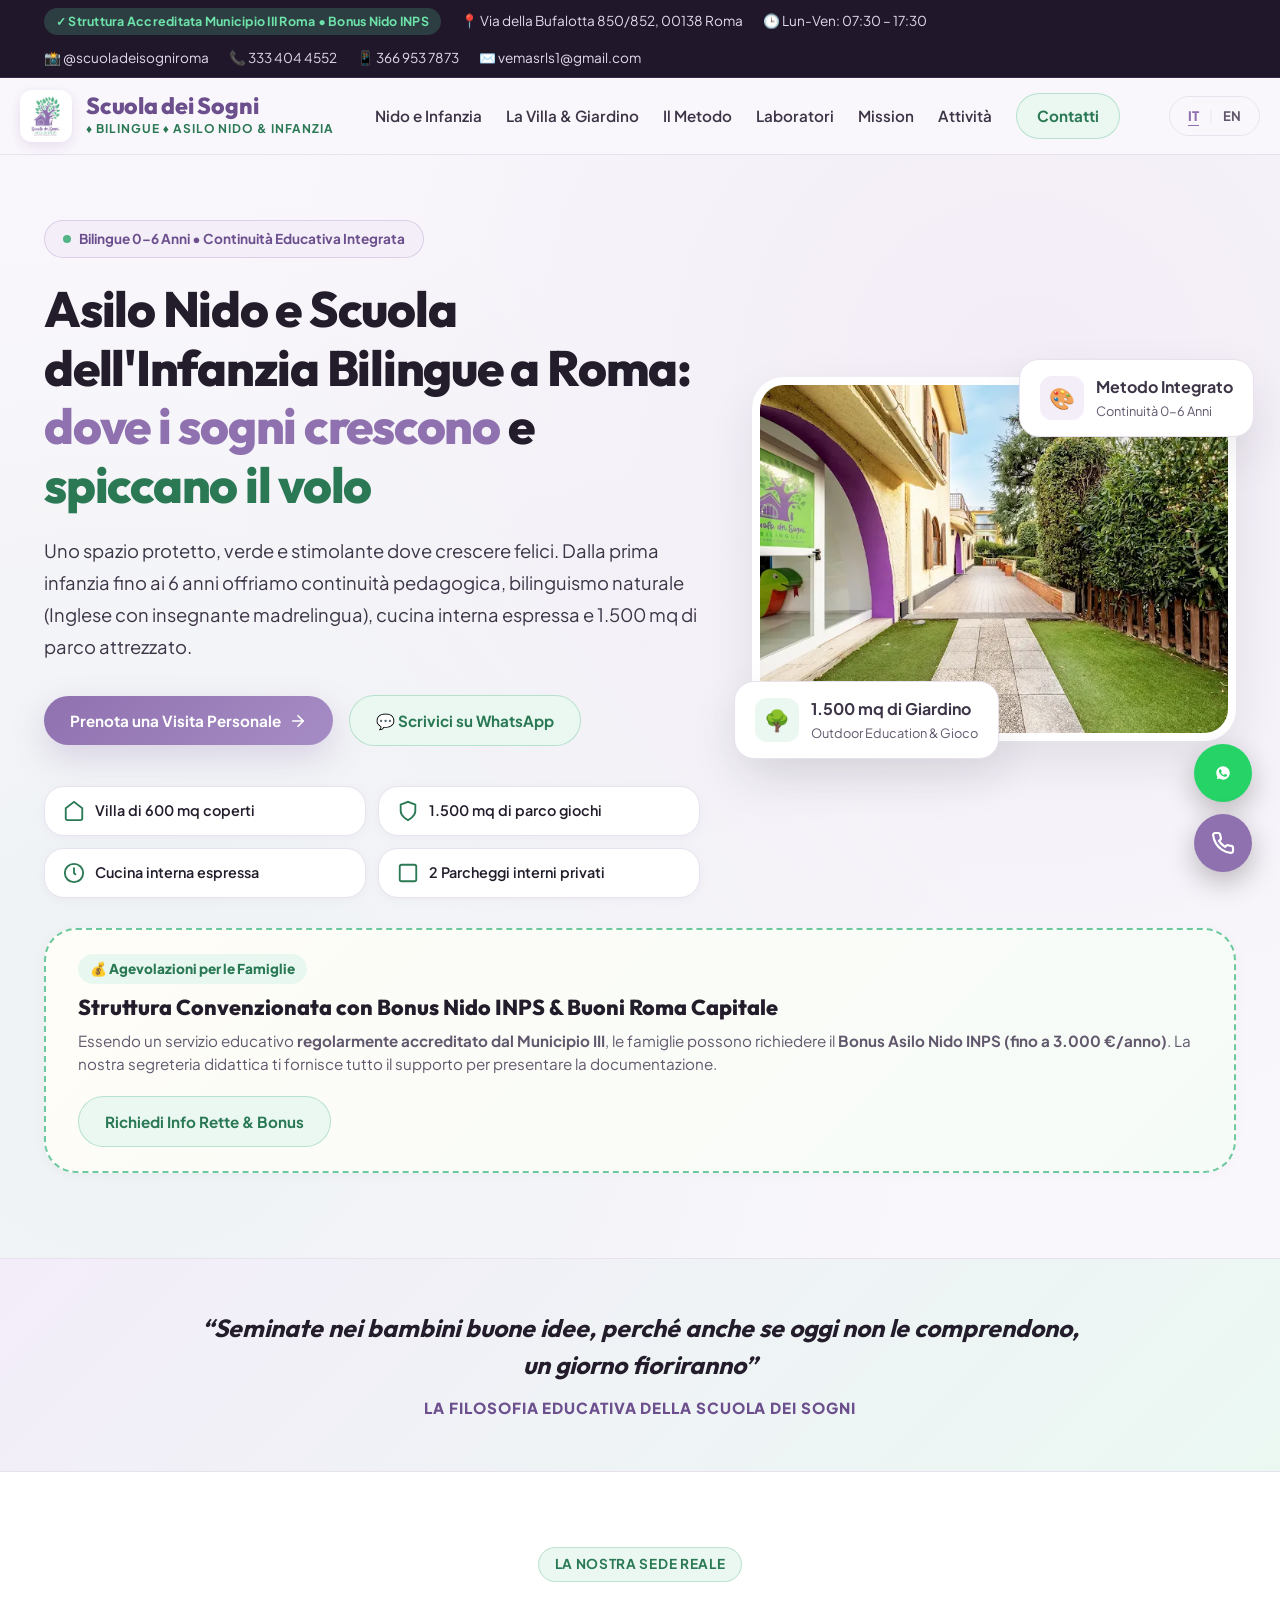
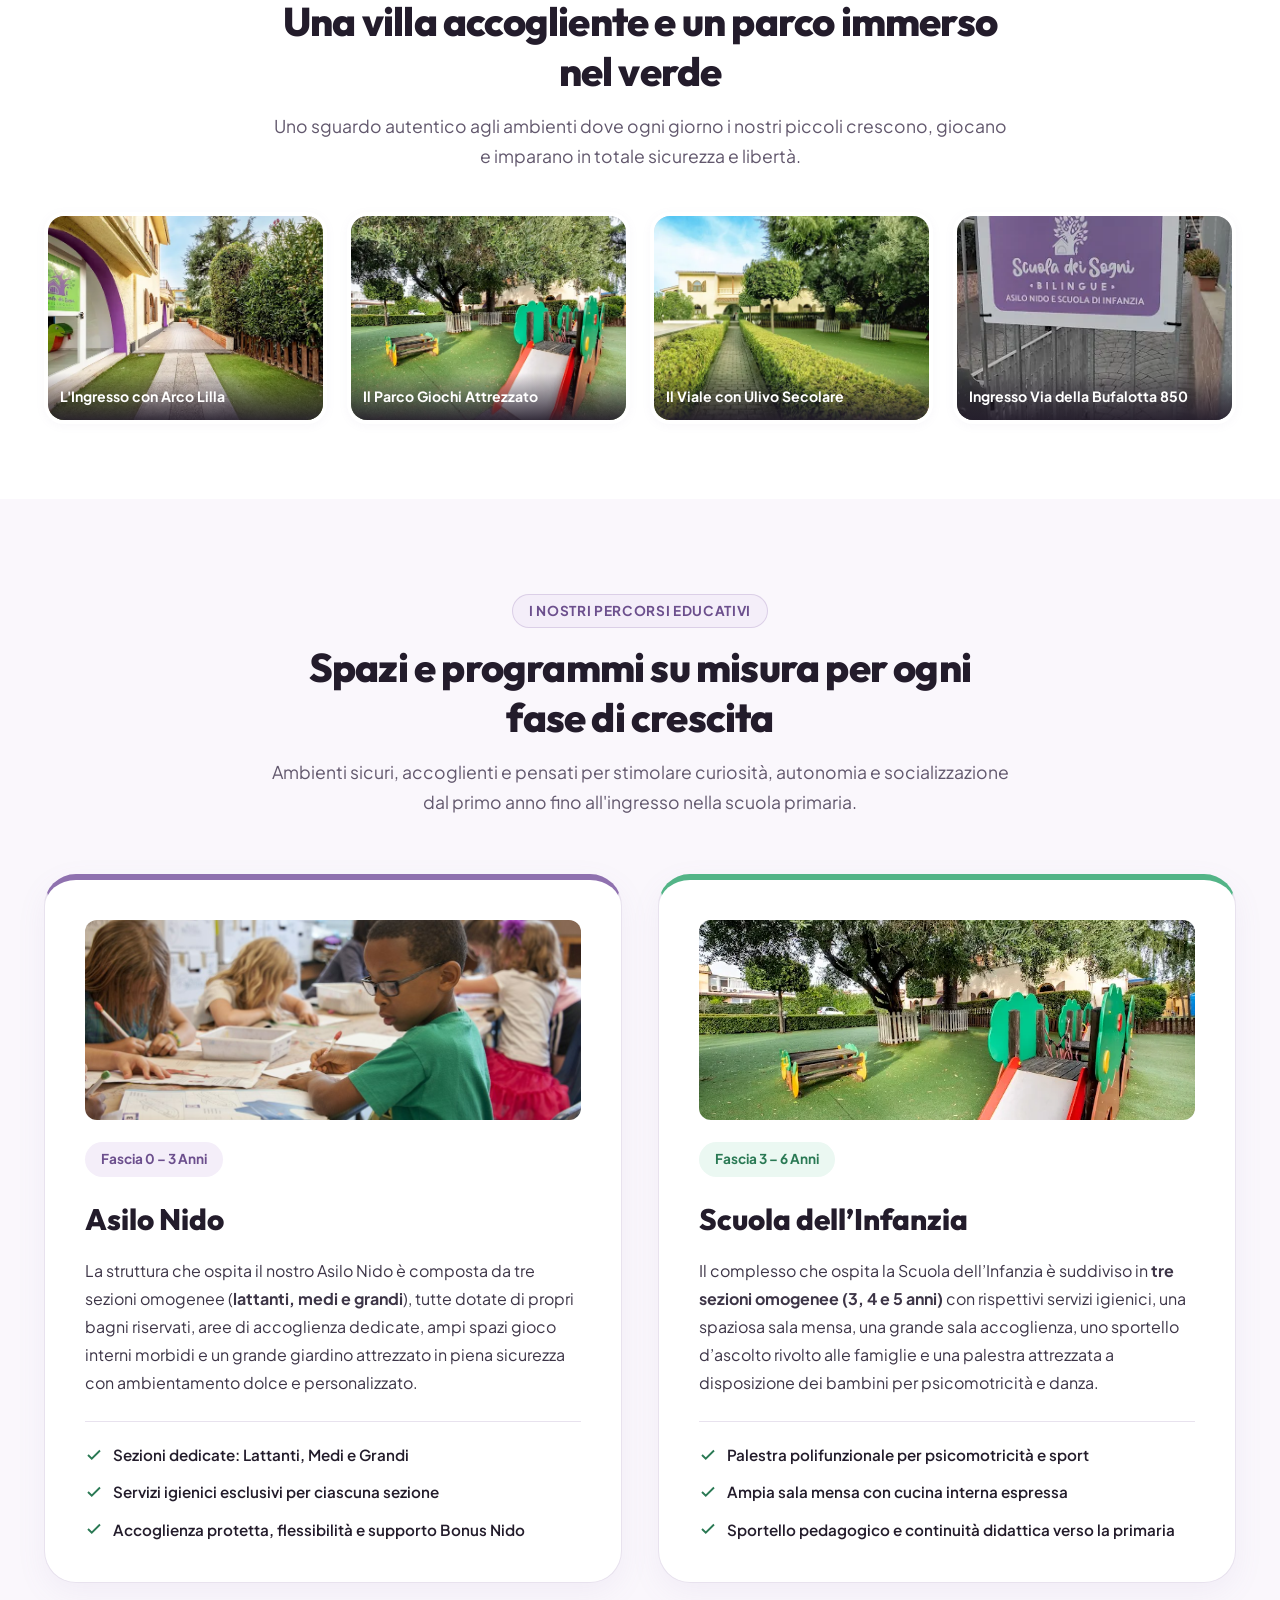
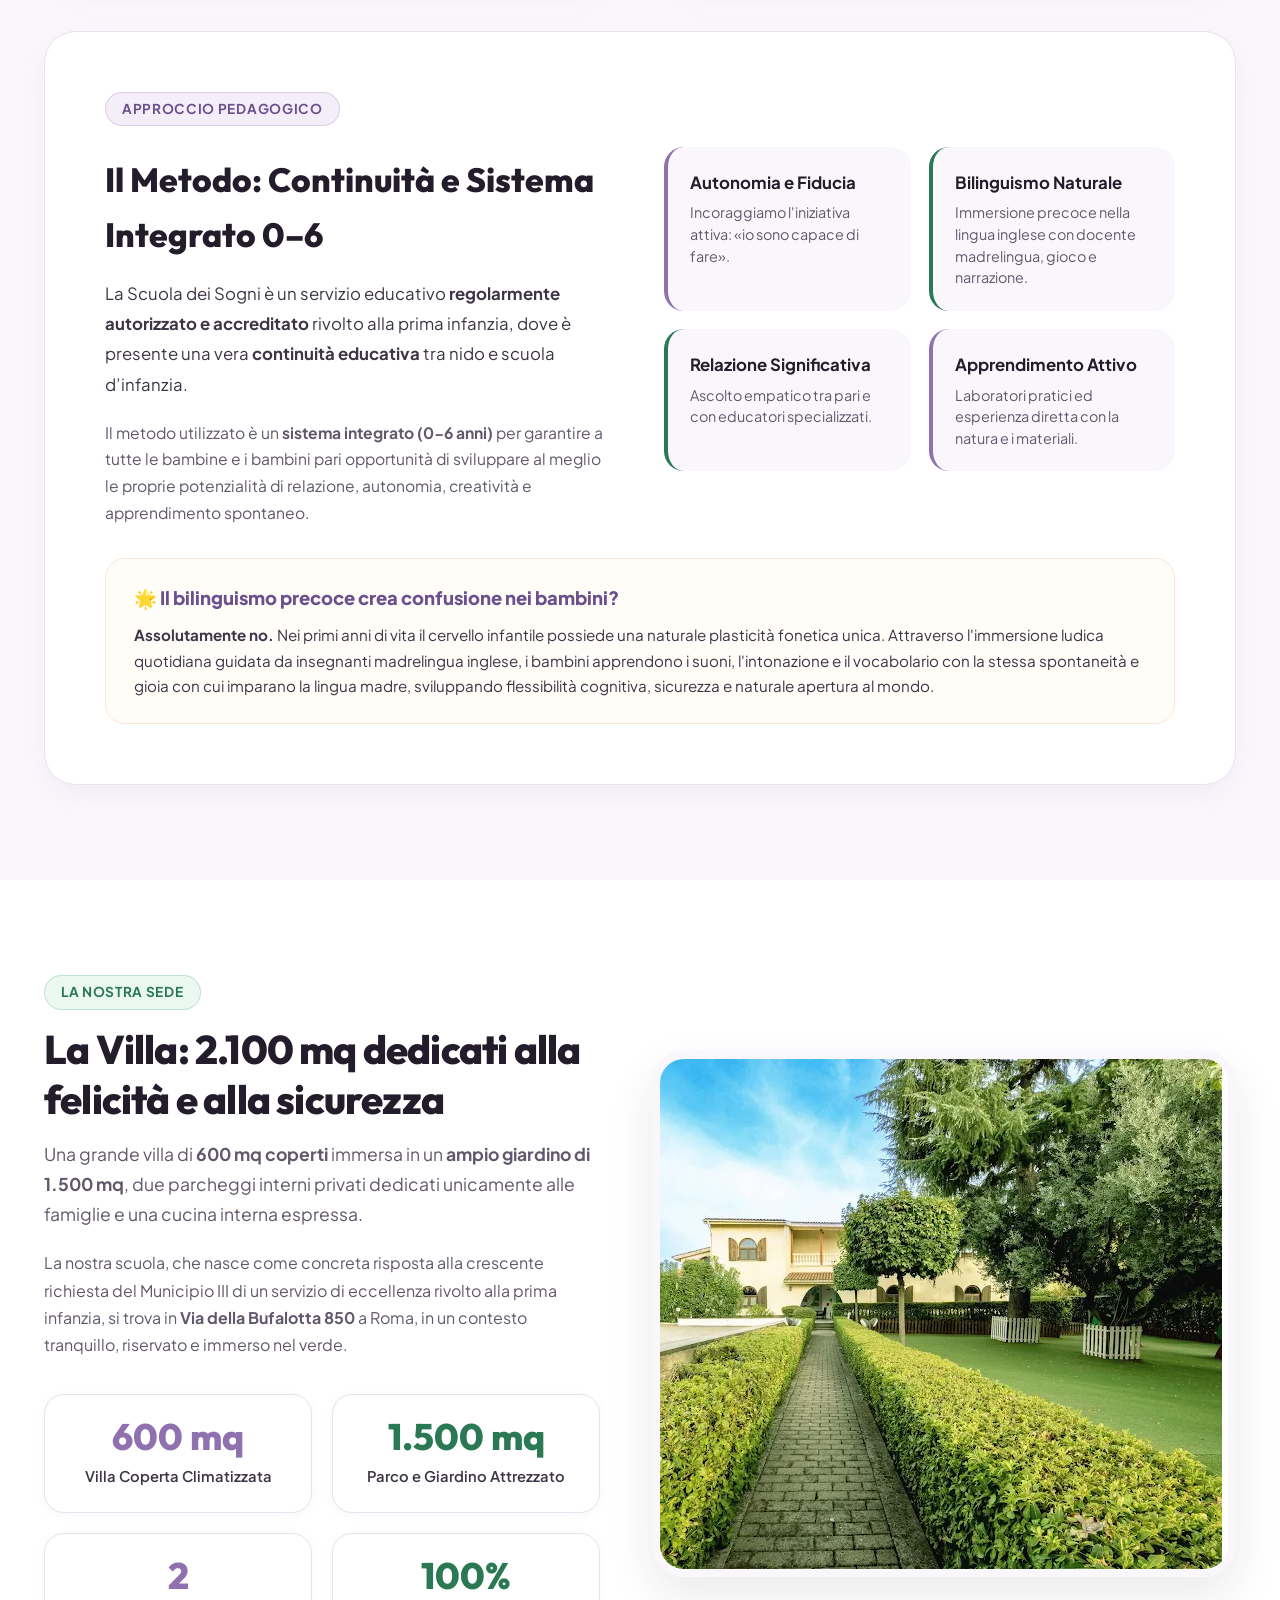
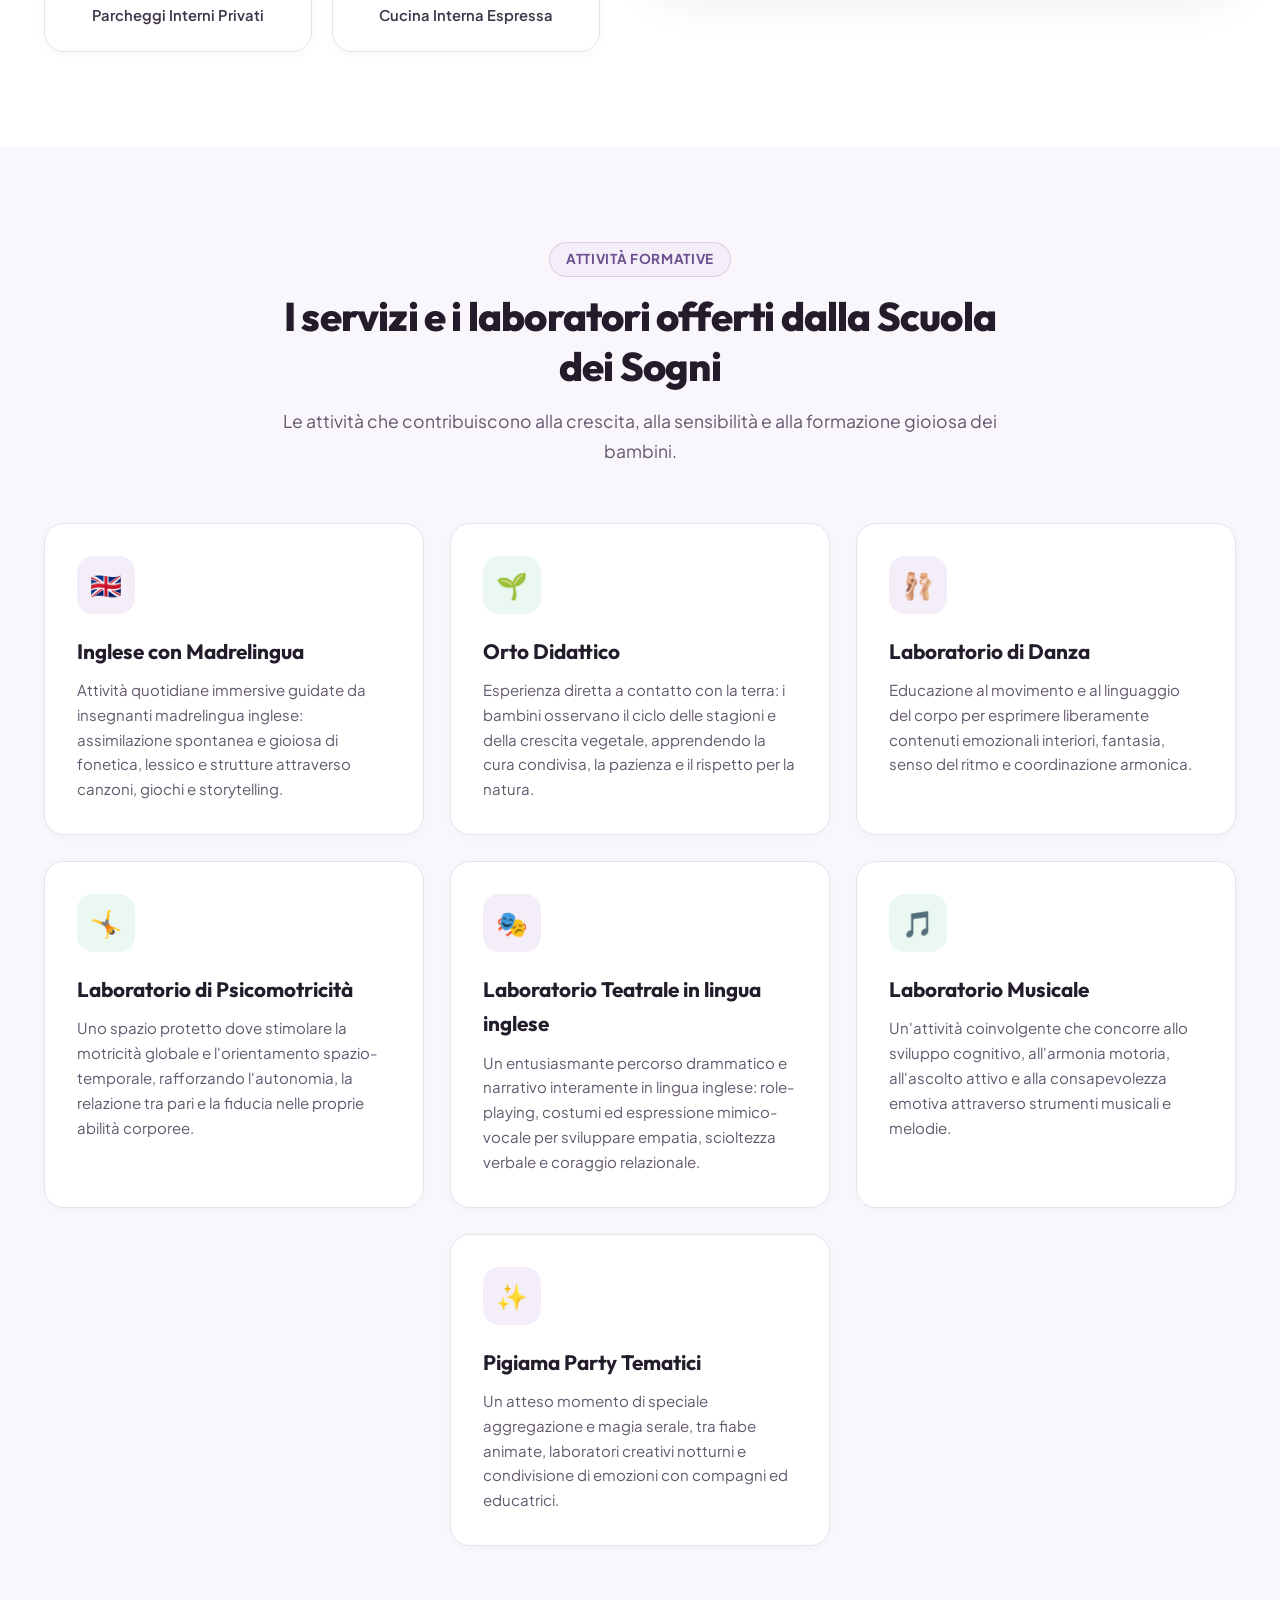
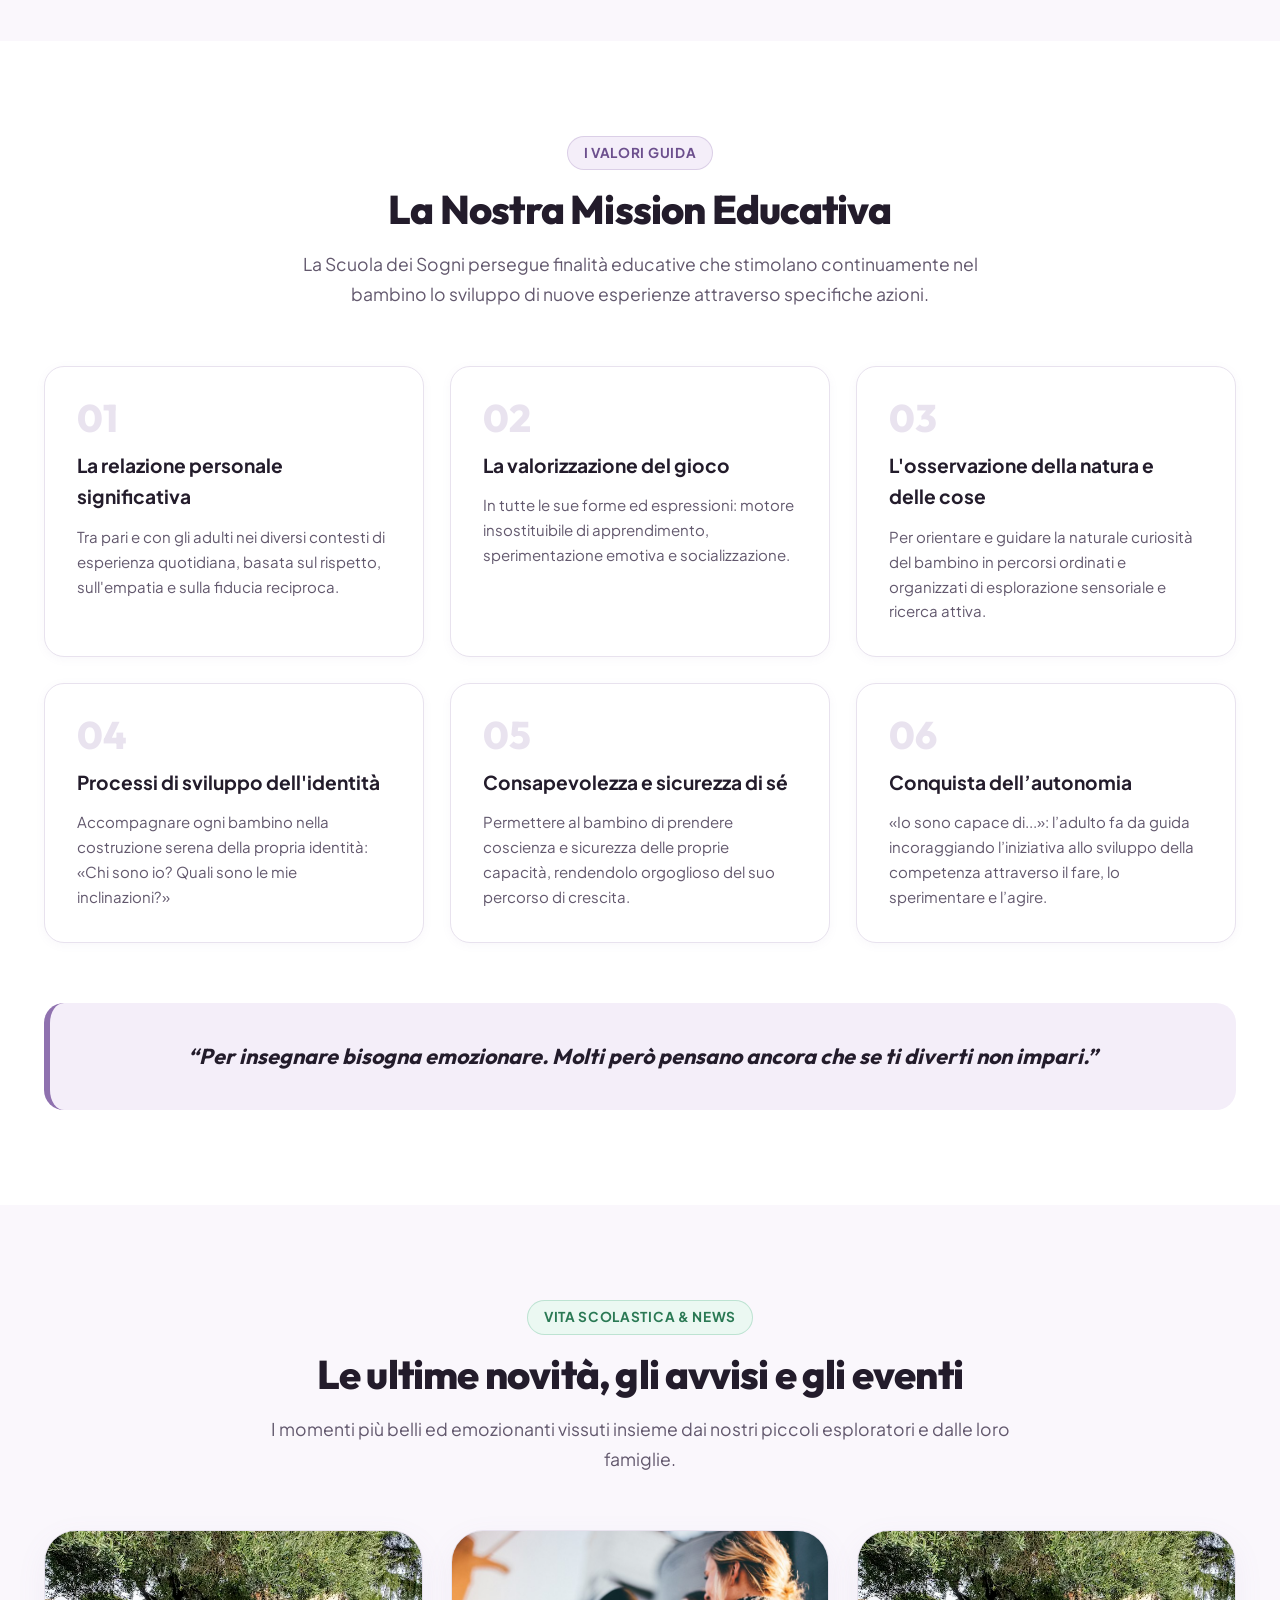
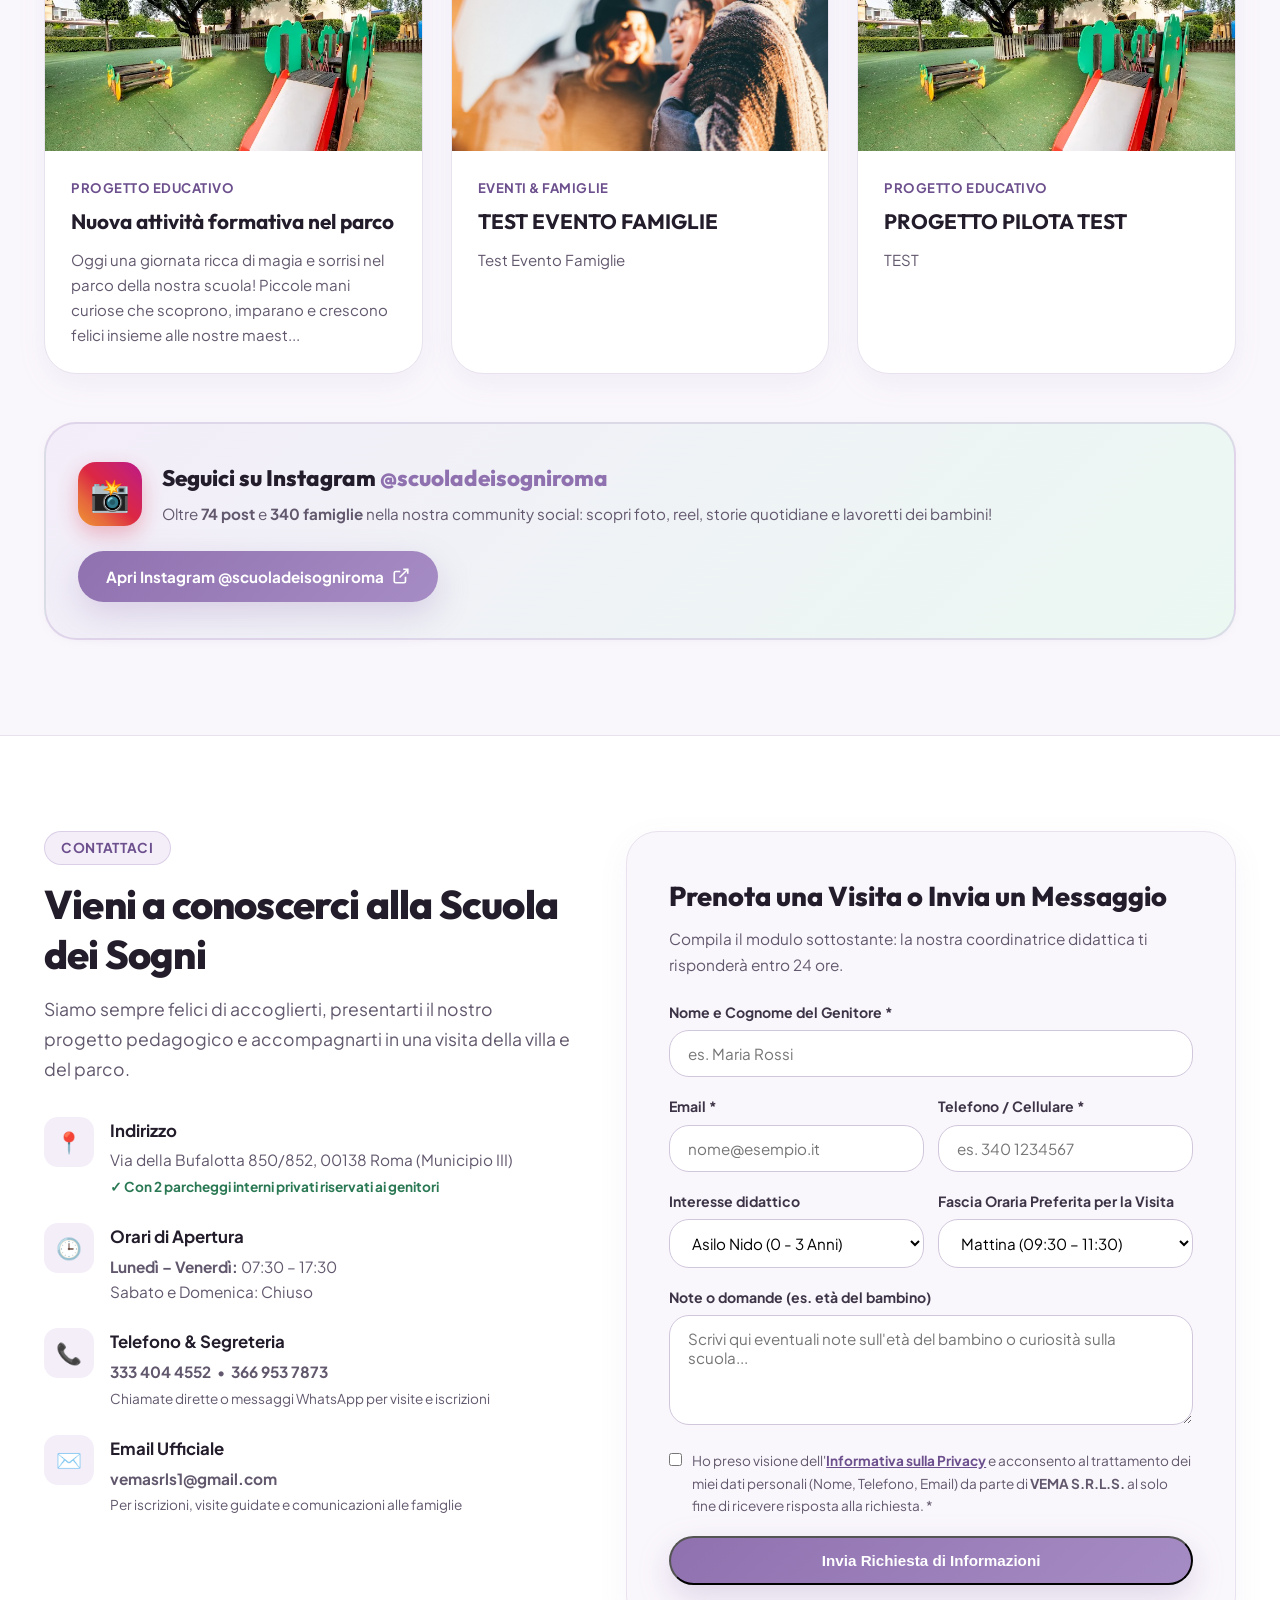
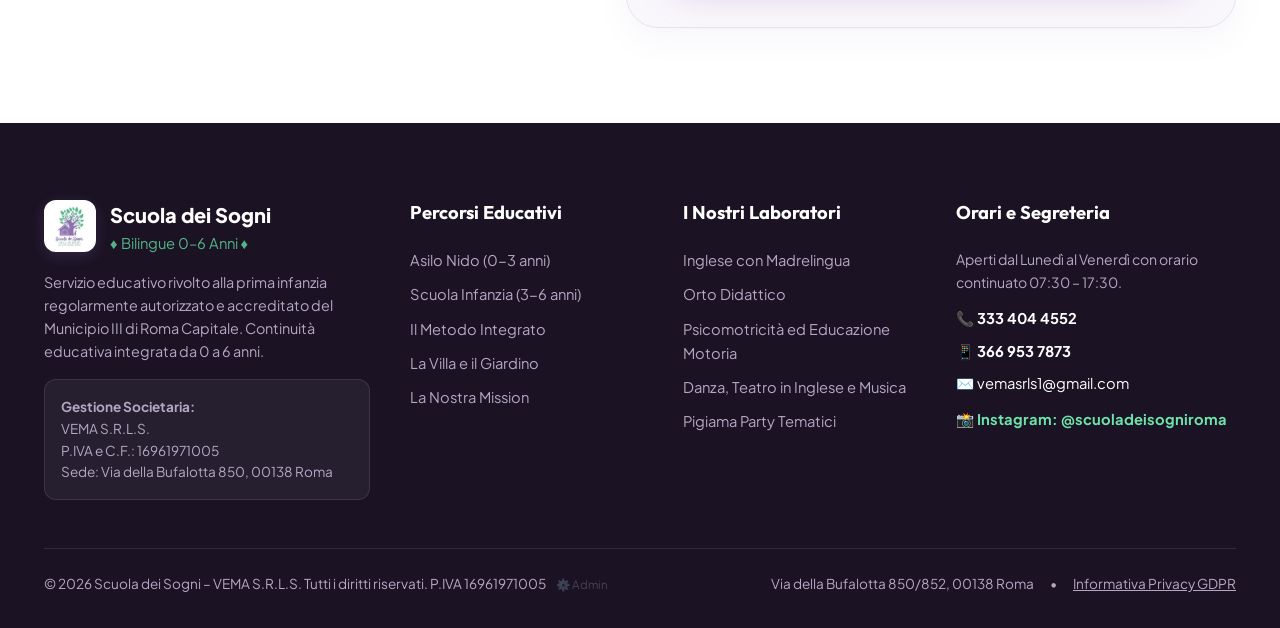
==== commit 44284b98: "Eliminate news loading glitch with stale-while-revalidate and add responsive multi-news carousel" ====
--- a/index.html
+++ b/index.html
@@ -625,45 +625,14 @@
       </div>
 
       <div class="news-grid">
-        <!-- News 1 -->
-        <article class="news-card">
+        <article class="news-card" data-id="news-1793875084175">
           <div class="news-thumb">
-            <img src="assets/images/news-cane.jpg" alt="Progetto Qua La Zampa" loading="lazy" onerror="this.onerror=null;this.src='assets/images/parco-giochi-scivolo.png';">
+            <img src="assets/images/parco-giochi-scivolo.png" alt="PROGETTO PILOTA TEST" loading="lazy" onerror="this.onerror=null;this.src='assets/images/parco-giochi-scivolo.png';">
           </div>
           <div class="news-body">
             <div class="news-meta">Progetto Educativo</div>
-            <h3 class="news-title">Progetto «Qua La Zampa» – Le foto</h3>
-            <p class="news-excerpt">
-              «La fedeltà di un cane ci insegna che l'amicizia può durare per sempre». Si è concluso con grandissimo entusiasmo il nostro laboratorio di approccio e rispetto verso gli amici a quattro zampe.
-            </p>
-          </div>
-        </article>
-
-        <!-- News 2 -->
-        <article class="news-card">
-          <div class="news-thumb">
-            <img src="assets/images/news-zoomarine.jpg" alt="Gita a Zoomarine" loading="lazy" onerror="this.onerror=null;this.src='assets/images/viale-giardino-ulivo.png';">
-          </div>
-          <div class="news-body">
-            <div class="news-meta">Gita di Fine Anno</div>
-            <h3 class="news-title">Gita di Fine Anno – Zoomarine</h3>
-            <p class="news-excerpt">
-              È stata una settimana indimenticabile alla Scuola dei Sogni! Una giornata speciale a Zoomarine tra l'eleganza dei delfini e la scoperta della vita marina insieme a maestre e compagni.
-            </p>
-          </div>
-        </article>
-
-        <!-- News 3 -->
-        <article class="news-card">
-          <div class="news-thumb">
-            <img src="assets/images/news-famiglie.jpg" alt="Festa della Mamma e delle Famiglie" loading="lazy" onerror="this.onerror=null;this.src='assets/images/villa-facciata-arco.png';">
-          </div>
-          <div class="news-body">
-            <div class="news-meta">Eventi & Famiglie</div>
-            <h3 class="news-title">Festa della Mamma e delle Famiglie</h3>
-            <p class="news-excerpt">
-              Un momento magico di condivisione, sorrisi, poesie e piccoli capolavori realizzati con il cuore dai bambini. Grazie a tutte le mamme e alle famiglie che rendono unica la nostra comunità!
-            </p>
+            <h3 class="news-title">PROGETTO PILOTA TEST</h3>
+            <p class="news-excerpt">TEST</p>
           </div>
         </article>
       </div>
@@ -980,6 +949,6 @@
     </a>
   </div>
 
-  <script src="script.js?v=2.2"></script>
+  <script src="script.js?v=2.3"></script>
 </body>
 </html>
--- a/style.css
+++ b/style.css
@@ -838,8 +838,87 @@
 /* ================= News Section ================= */
 .news-grid {
   display: grid;
-  grid-template-columns: repeat(3, 1fr);
+  grid-template-columns: repeat(auto-fit, minmax(320px, 1fr));
   gap: 28px;
+  transition: opacity 0.2s ease;
+}
+.news-grid.is-carousel {
+  display: flex !important;
+  overflow-x: auto;
+  scroll-snap-type: x mandatory;
+  scroll-behavior: smooth;
+  gap: 24px;
+  padding-bottom: 16px;
+  -webkit-overflow-scrolling: touch;
+}
+.news-grid.is-carousel .news-card {
+  flex: 0 0 calc(33.333% - 16px);
+  min-width: 300px;
+  scroll-snap-align: start;
+}
+.news-carousel-nav {
+  display: flex;
+  justify-content: center;
+  align-items: center;
+  gap: 12px;
+  margin-top: 24px;
+}
+.news-nav-btn {
+  width: 44px;
+  height: 44px;
+  border-radius: 50%;
+  border: 1px solid var(--border);
+  background: var(--white);
+  color: var(--primary-dark);
+  font-size: 1.3rem;
+  font-weight: 700;
+  display: flex;
+  align-items: center;
+  justify-content: center;
+  cursor: pointer;
+  box-shadow: var(--shadow-sm);
+  transition: all 0.2s;
+}
+.news-nav-btn:hover {
+  background: var(--primary);
+  color: var(--white);
+  border-color: var(--primary);
+  transform: translateY(-2px);
+}
+.news-skeleton-card {
+  background: var(--white);
+  border-radius: var(--radius-lg);
+  overflow: hidden;
+  border: 1px solid var(--border);
+  box-shadow: var(--shadow-sm);
+  animation: newsPulse 1.4s infinite ease-in-out;
+}
+.news-skeleton-thumb {
+  height: 220px;
+  background: #F0EBF5;
+}
+.news-skeleton-body {
+  padding: 26px;
+}
+.news-skeleton-line {
+  height: 12px;
+  background: #F0EBF5;
+  border-radius: 6px;
+  margin-bottom: 12px;
+}
+.news-skeleton-line.short {
+  width: 35%;
+  height: 10px;
+}
+.news-skeleton-line.title {
+  width: 80%;
+  height: 22px;
+  margin-bottom: 16px;
+}
+@keyframes newsPulse {
+  0% { opacity: 0.6; }
+  50% { opacity: 1; }
+  100% { opacity: 0.6; }
 }
 .news-card {
   background: var(--white);
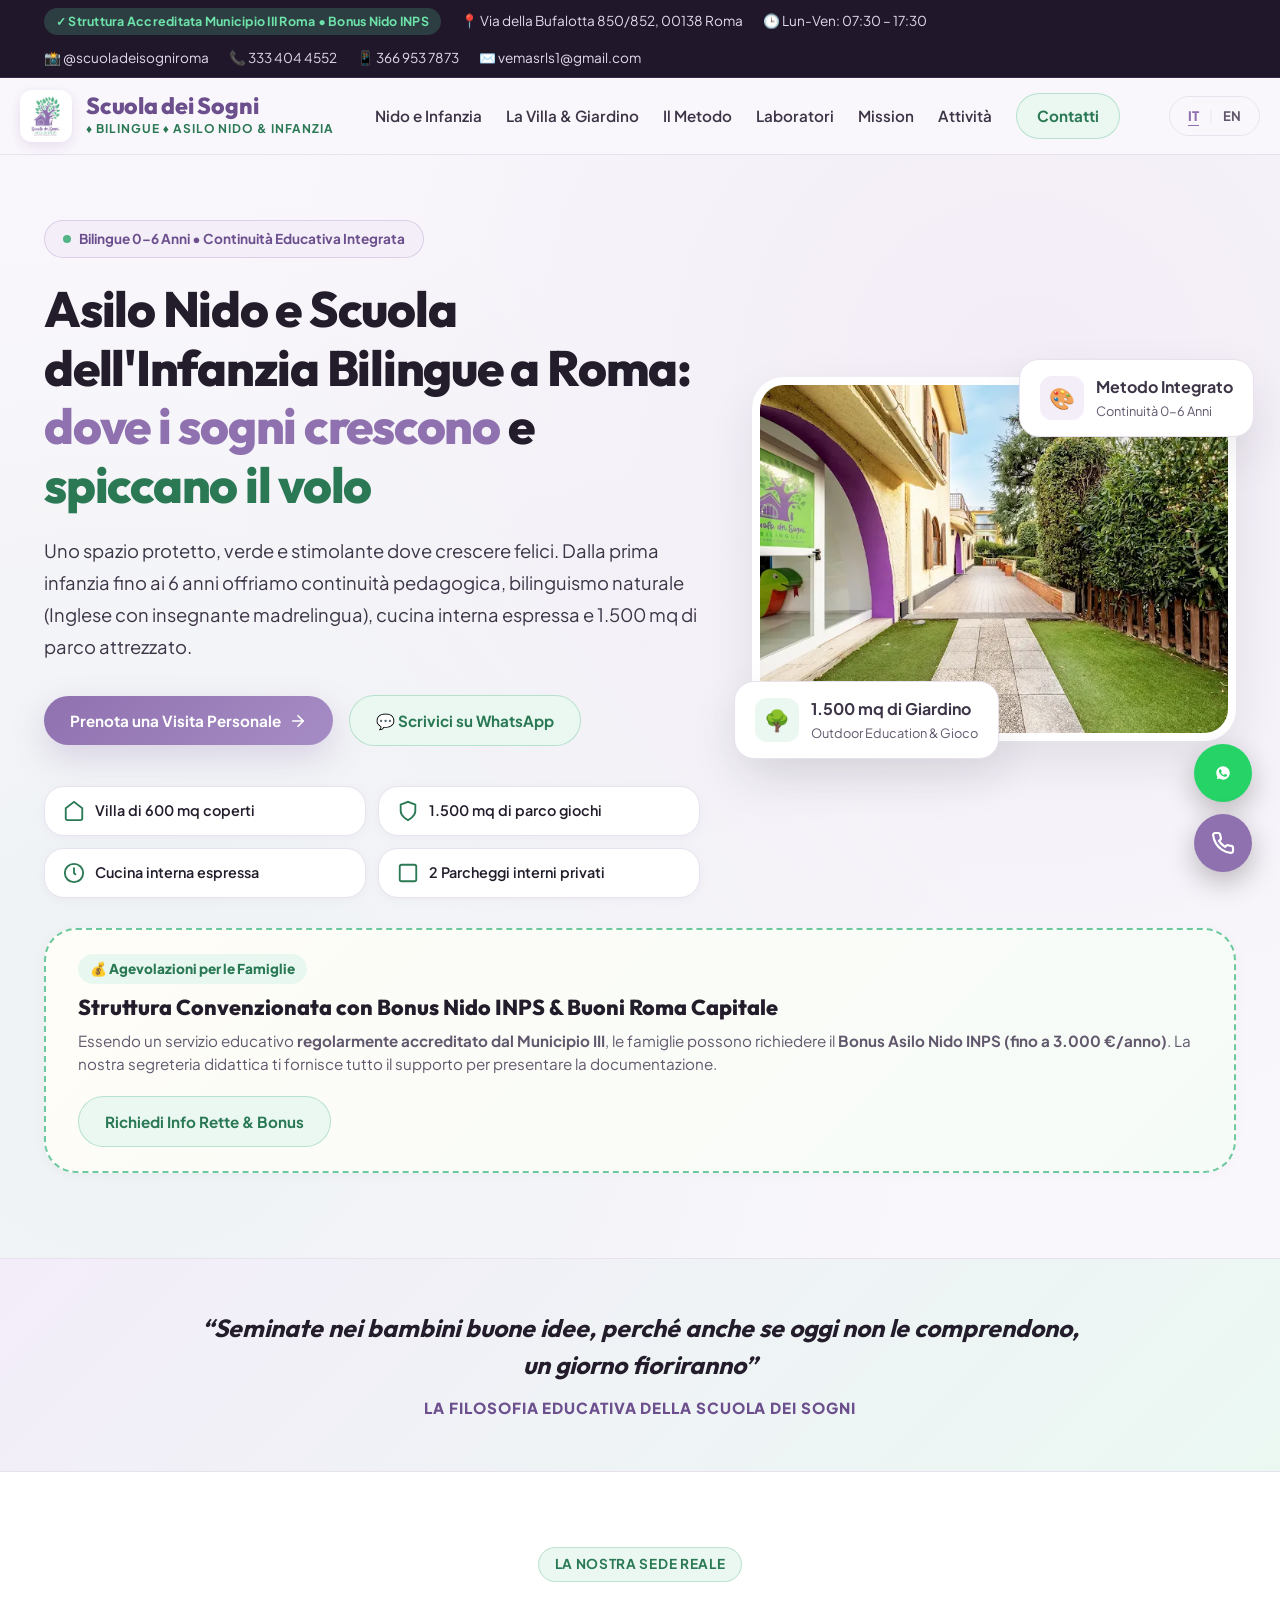
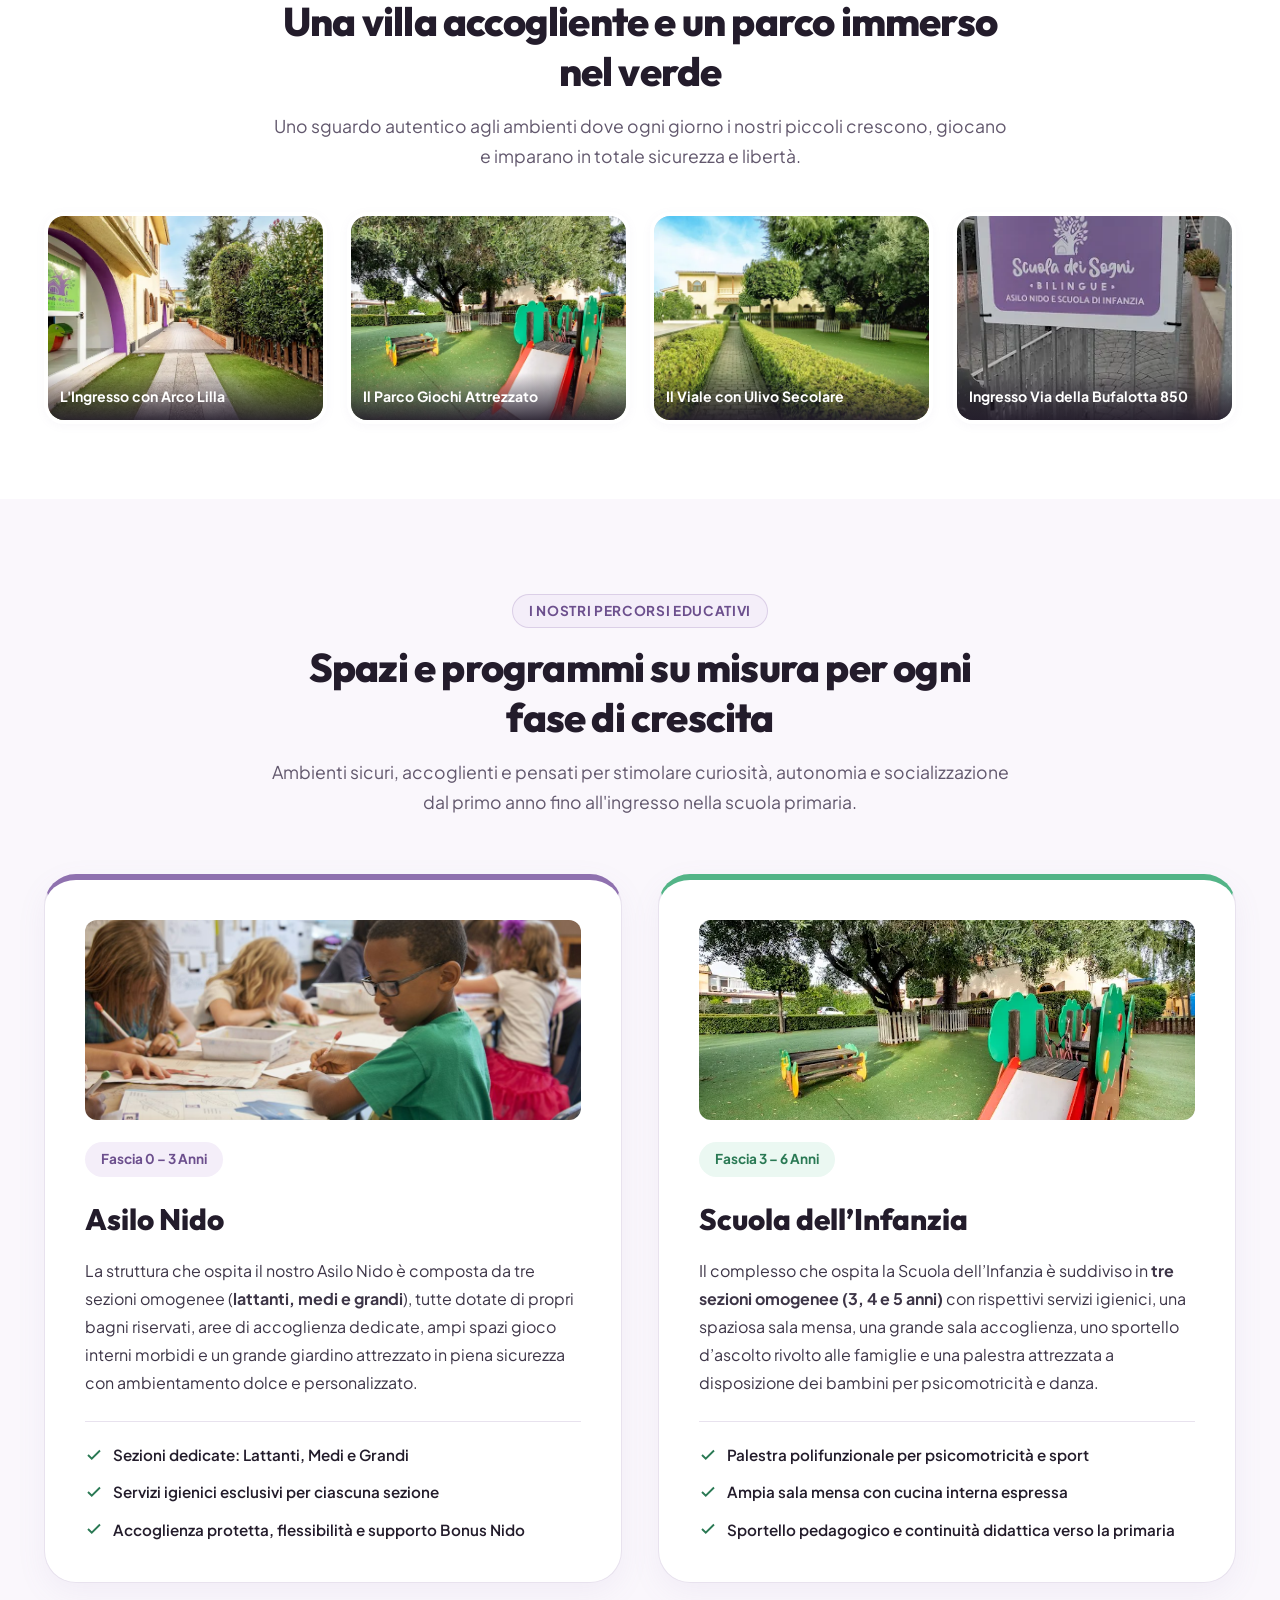
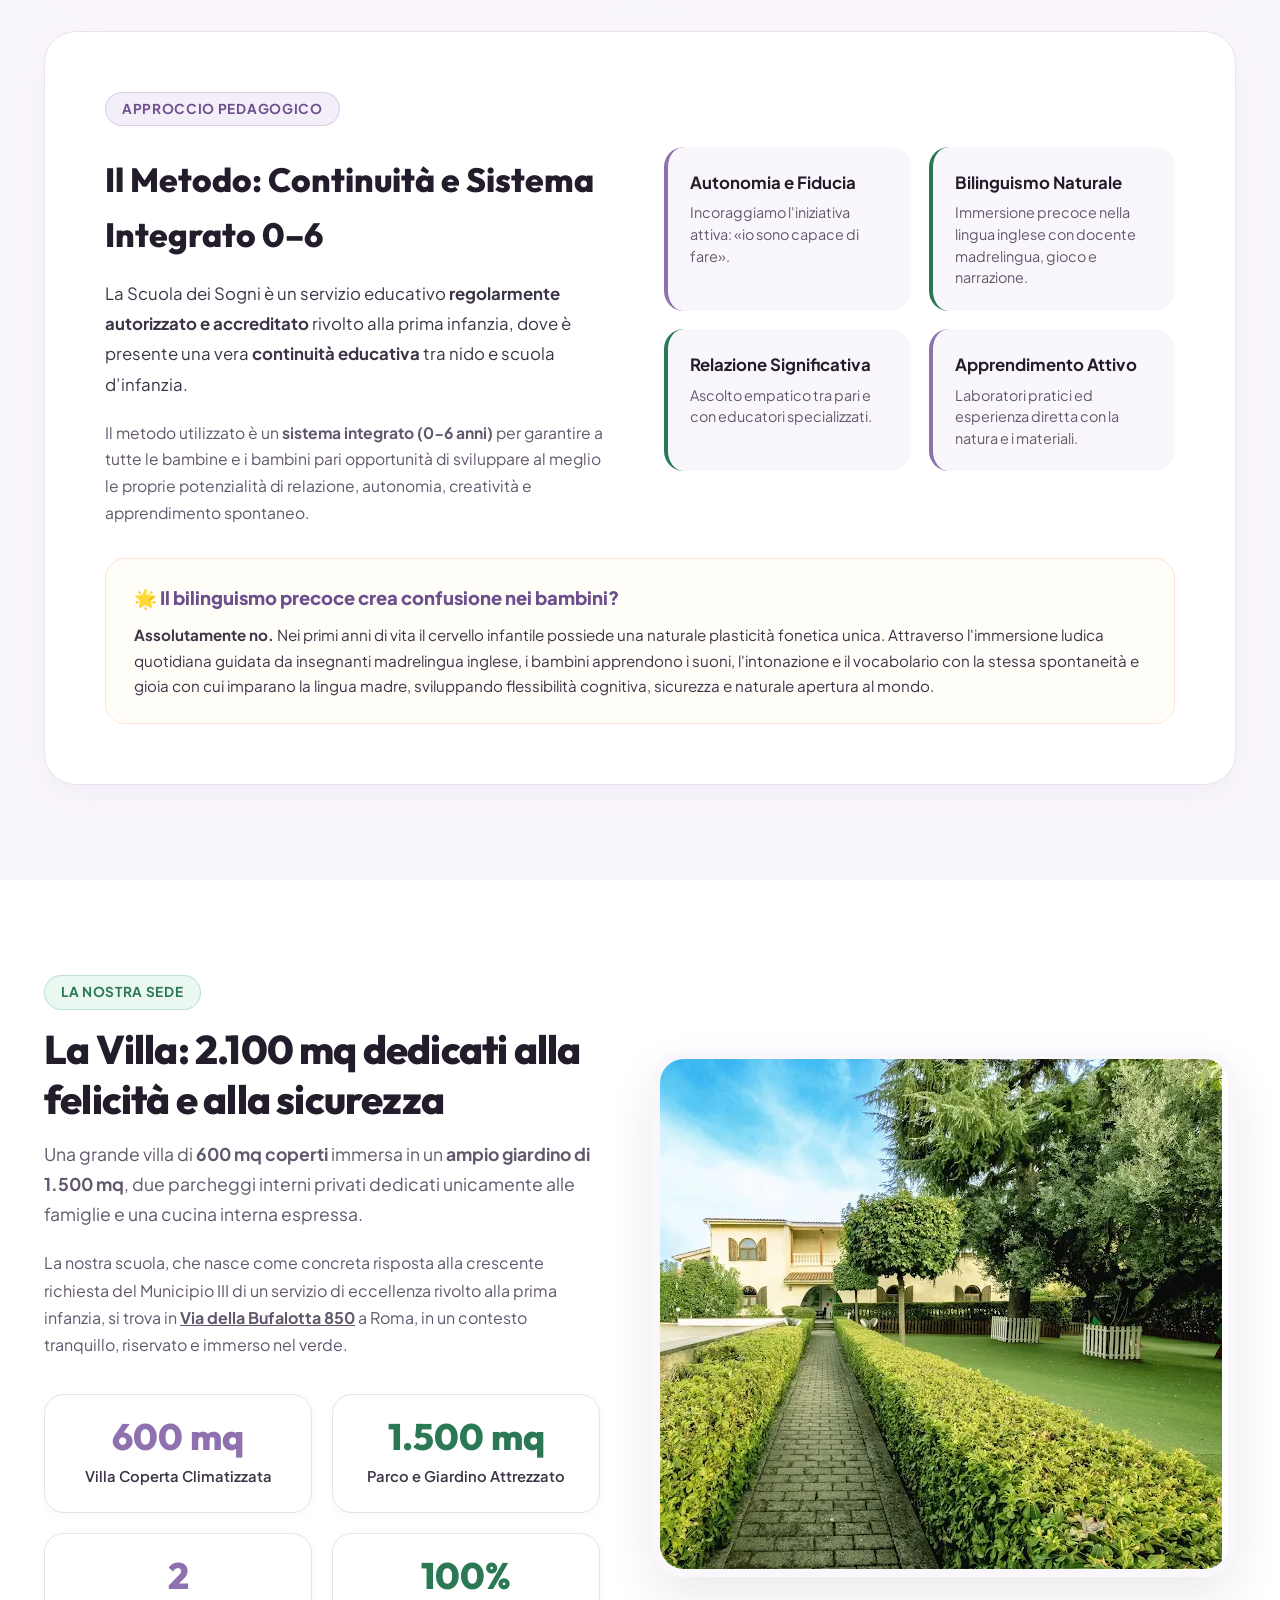
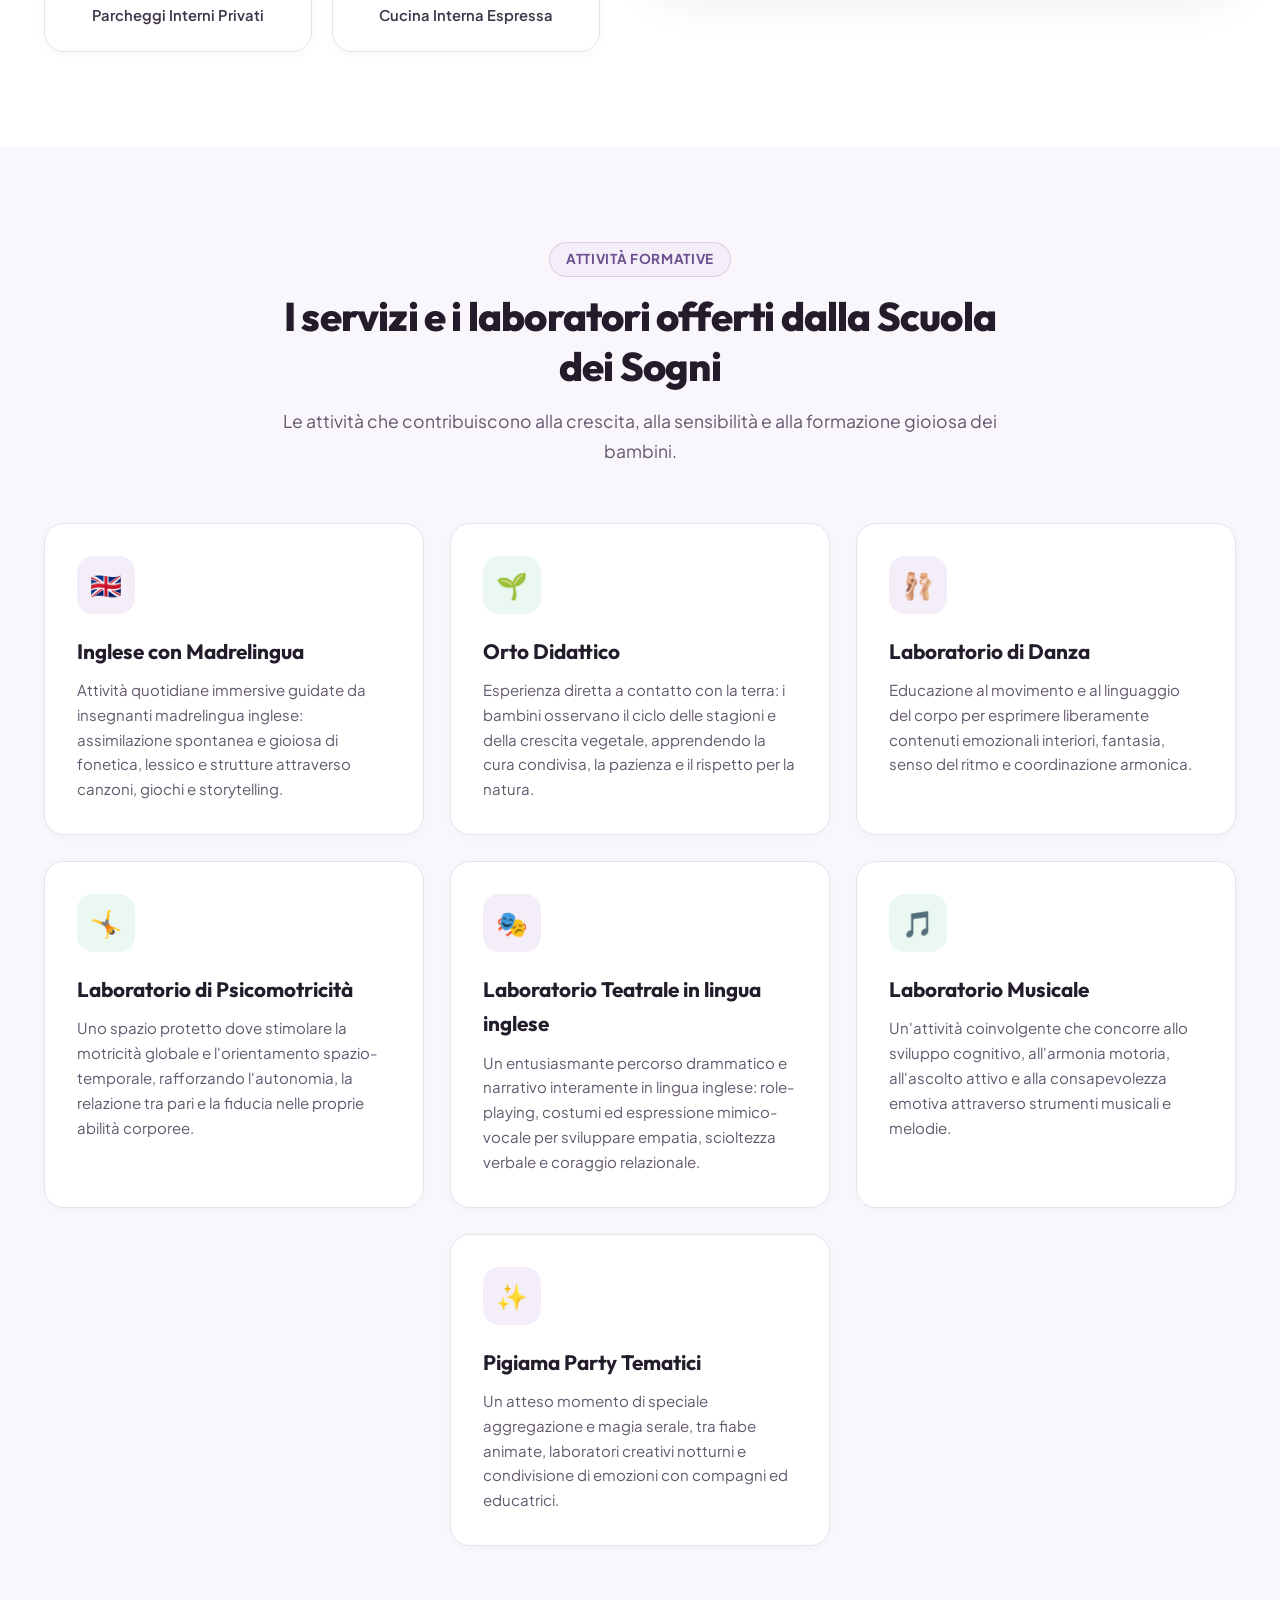
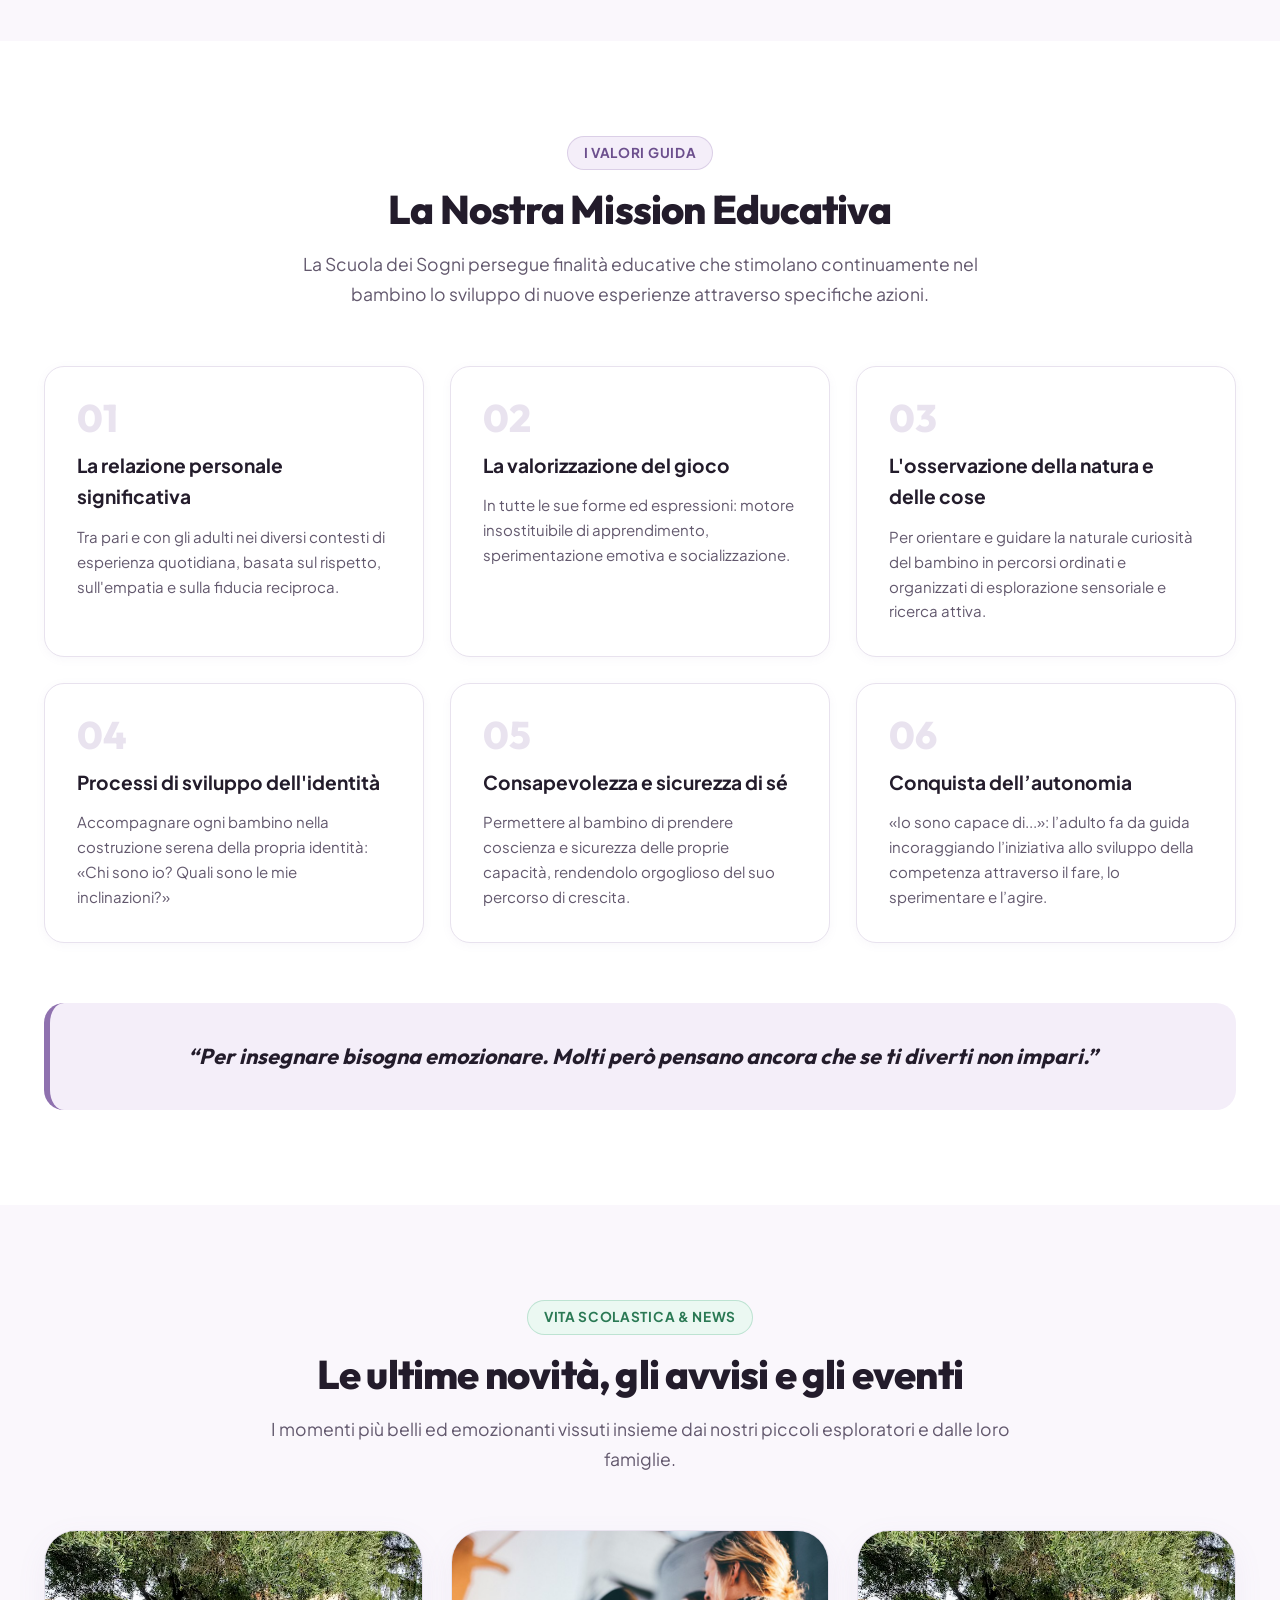
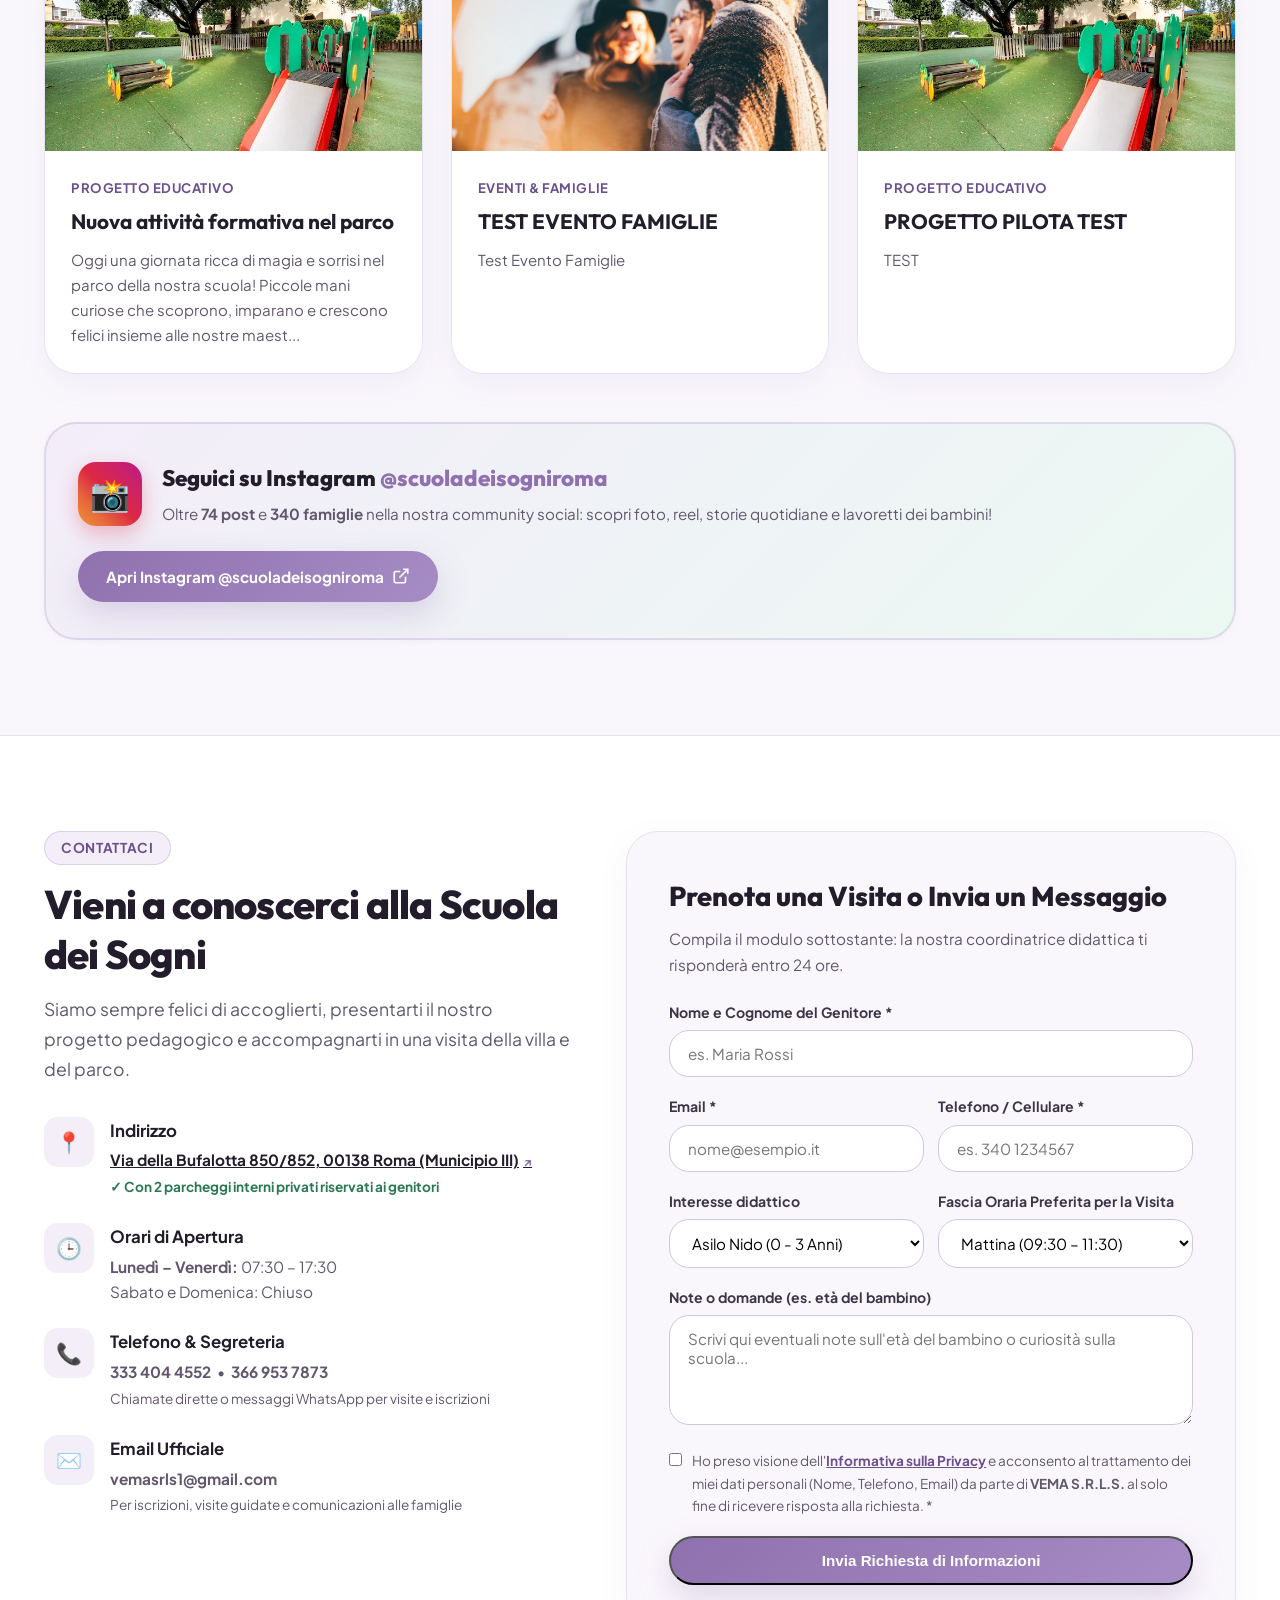
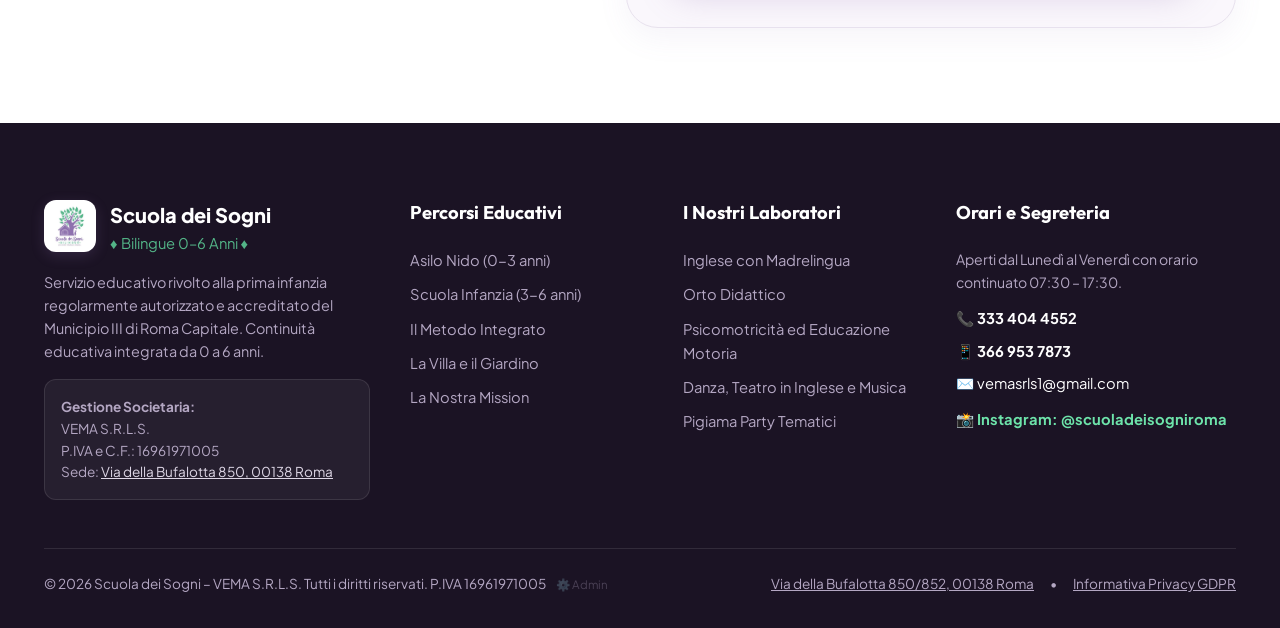
==== commit d12b8ec3: "Add direct Google Maps navigation links to school address across top bar, campus, contact, and foote" ====
--- a/index.html
+++ b/index.html
@@ -151,7 +151,7 @@
     <div class="container top-bar-content">
       <div class="top-bar-left">
         <span class="badge-accredit">✓ Struttura Accreditata Municipio III Roma • Bonus Nido INPS</span>
-        <span class="top-item">📍 Via della Bufalotta 850/852, 00138 Roma</span>
+        <a href="https://maps.google.com/?q=Via+della+Bufalotta+850,+00138+Roma+RM" target="_blank" rel="noopener" class="top-item" title="Apri su Google Maps">📍 Via della Bufalotta 850/852, 00138 Roma</a>
         <span class="top-item">🕒 Lun-Ven: 07:30 – 17:30</span>
       </div>
       <div class="top-bar-right">
@@ -448,7 +448,7 @@
             Una grande villa di <strong>600 mq coperti</strong> immersa in un <strong>ampio giardino di 1.500 mq</strong>, due parcheggi interni privati dedicati unicamente alle famiglie e una cucina interna espressa.
           </p>
           <p style="color: var(--muted); line-height: 1.7; margin-bottom: 24px;">
-            La nostra scuola, che nasce come concreta risposta alla crescente richiesta del Municipio III di un servizio di eccellenza rivolto alla prima infanzia, si trova in <strong>Via della Bufalotta 850</strong> a Roma, in un contesto tranquillo, riservato e immerso nel verde.
+            La nostra scuola, che nasce come concreta risposta alla crescente richiesta del Municipio III di un servizio di eccellenza rivolto alla prima infanzia, si trova in <a href="https://maps.google.com/?q=Via+della+Bufalotta+850,+00138+Roma+RM" target="_blank" rel="noopener" style="color: inherit; text-decoration: underline; font-weight: 700;" title="Vedi su Google Maps">Via della Bufalotta 850</a> a Roma, in un contesto tranquillo, riservato e immerso nel verde.
           </p>
 
           <div class="villa-stats">
@@ -676,7 +676,7 @@
               <div class="contact-icon">📍</div>
               <div class="contact-details">
                 <h4>Indirizzo</h4>
-                <p>Via della Bufalotta 850/852, 00138 Roma (Municipio III)</p>
+                <p><a href="https://maps.google.com/?q=Via+della+Bufalotta+850,+00138+Roma+RM" target="_blank" rel="noopener" style="color: var(--dark); text-decoration: underline; font-weight: 700; display: inline-flex; align-items: center; gap: 4px;" title="Calcola percorso su Google Maps">Via della Bufalotta 850/852, 00138 Roma (Municipio III) <span style="font-size: 0.8rem; color: var(--primary);">↗</span></a></p>
                 <span style="font-size: 0.85rem; color: var(--secondary-dark); font-weight: 700;">✓ Con 2 parcheggi interni privati riservati ai genitori</span>
               </div>
             </div>
@@ -809,7 +809,7 @@
             <strong>Gestione Societaria:</strong><br>
             VEMA S.R.L.S.<br>
             P.IVA e C.F.: 16961971005<br>
-            Sede: Via della Bufalotta 850, 00138 Roma
+            Sede: <a href="https://maps.google.com/?q=Via+della+Bufalotta+850,+00138+Roma+RM" target="_blank" rel="noopener" style="color: #DDD6E5; text-decoration: underline;" title="Apri su Google Maps">Via della Bufalotta 850, 00138 Roma</a>
           </div>
         </div>
 
@@ -854,7 +854,7 @@
           © 2026 Scuola dei Sogni – VEMA S.R.L.S. Tutti i diritti riservati. P.IVA 16961971005 <a href="admin.html" target="_blank" style="opacity: 0.3; font-size: 0.72rem; text-decoration: none; color: inherit; margin-left: 8px;" title="Area Riservata / Admin">⚙️ Admin</a>
         </div>
         <div style="display: flex; gap: 16px; align-items: center; flex-wrap: wrap;">
-          <span>Via della Bufalotta 850/852, 00138 Roma</span>
+          <span><a href="https://maps.google.com/?q=Via+della+Bufalotta+850,+00138+Roma+RM" target="_blank" rel="noopener" style="color: inherit; text-decoration: underline;">Via della Bufalotta 850/852, 00138 Roma</a></span>
           <span>•</span>
           <a href="#privacyModal" class="open-privacy" style="color: #B4A7C3; text-decoration: underline; cursor: pointer;">Informativa Privacy GDPR</a>
         </div>
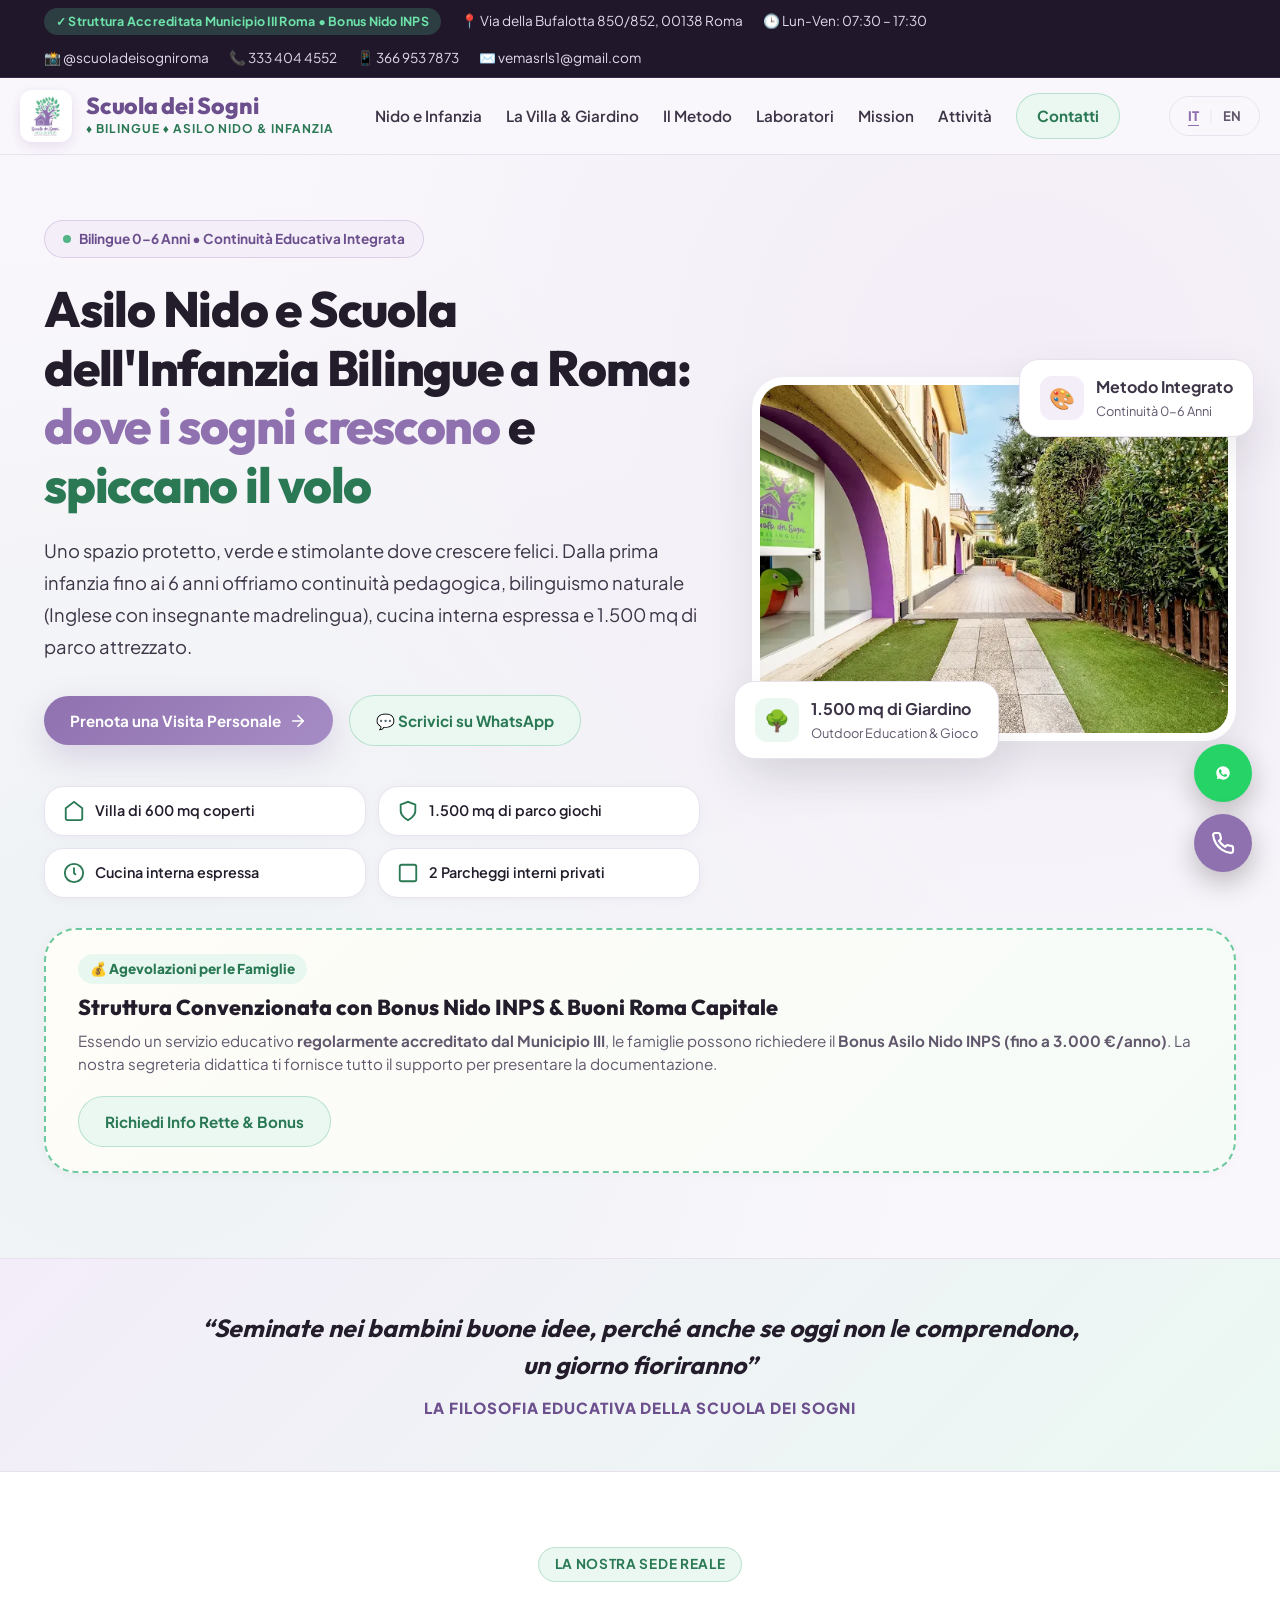
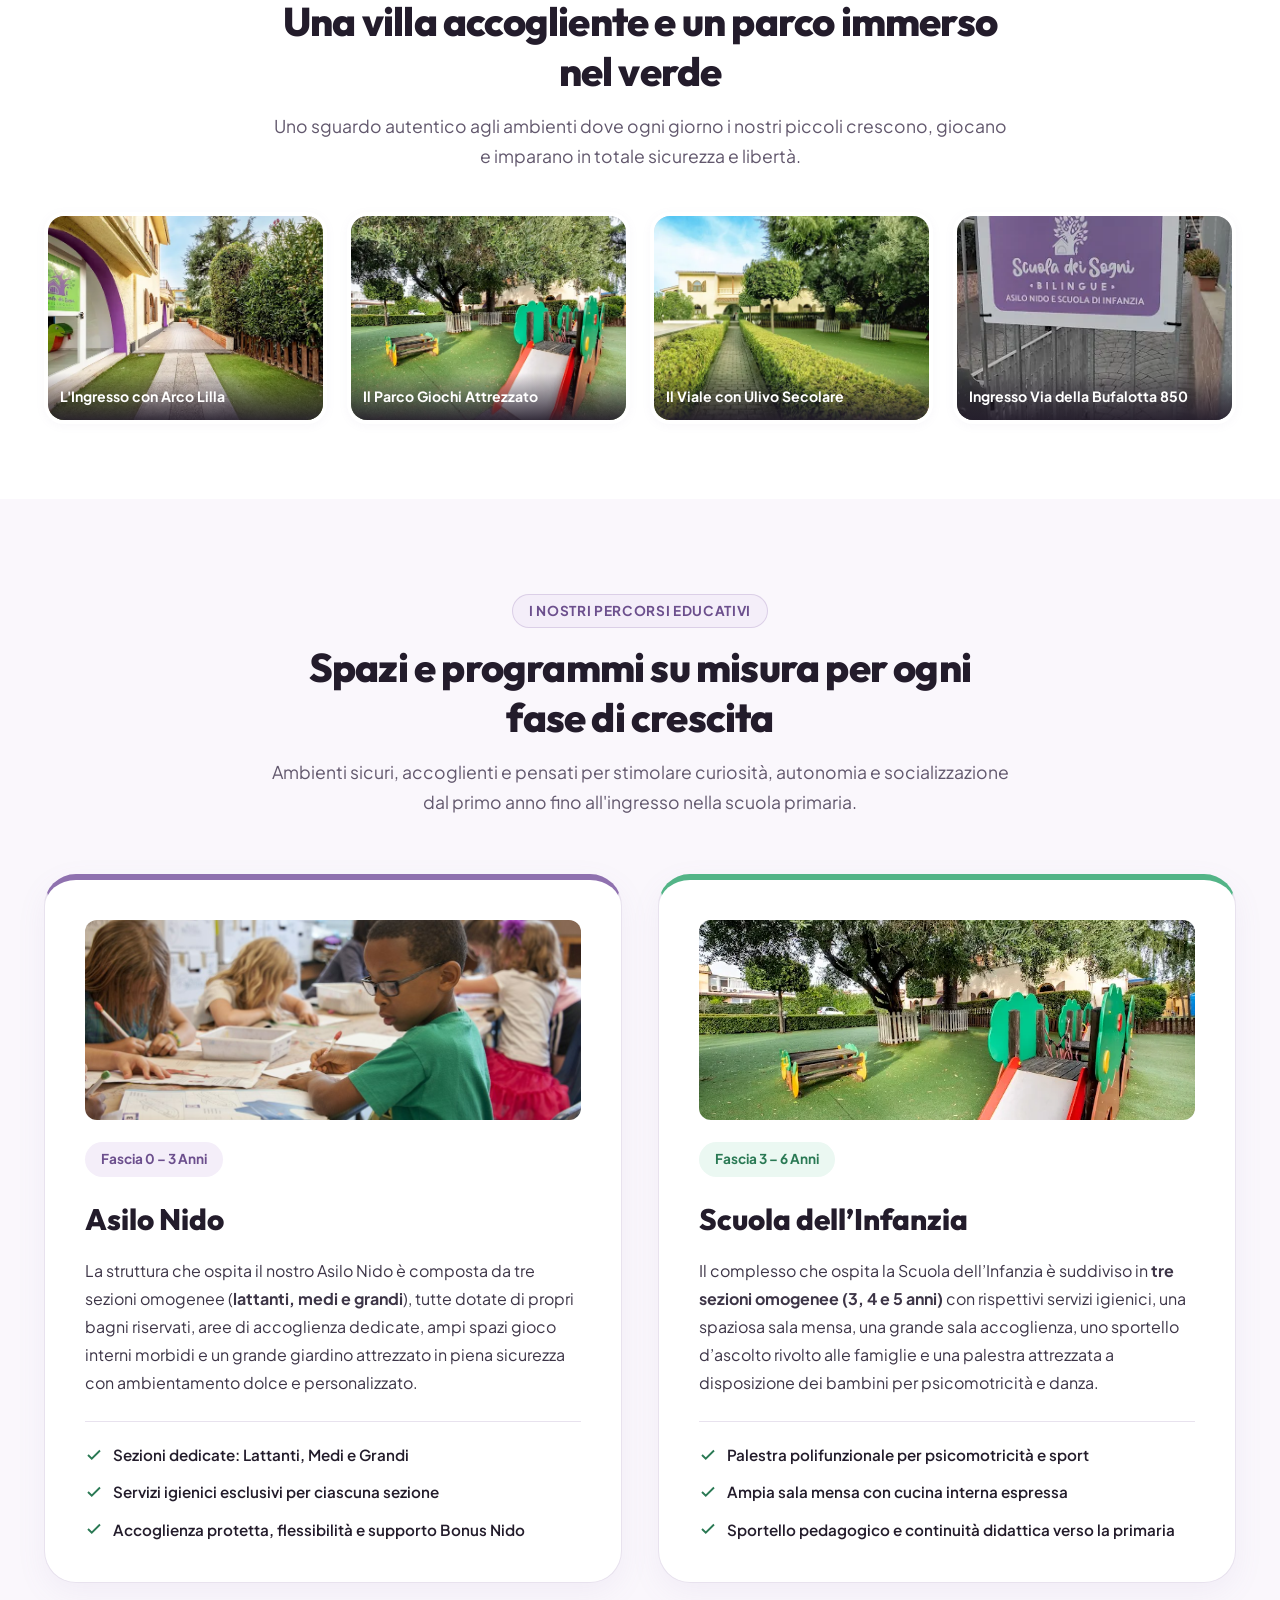
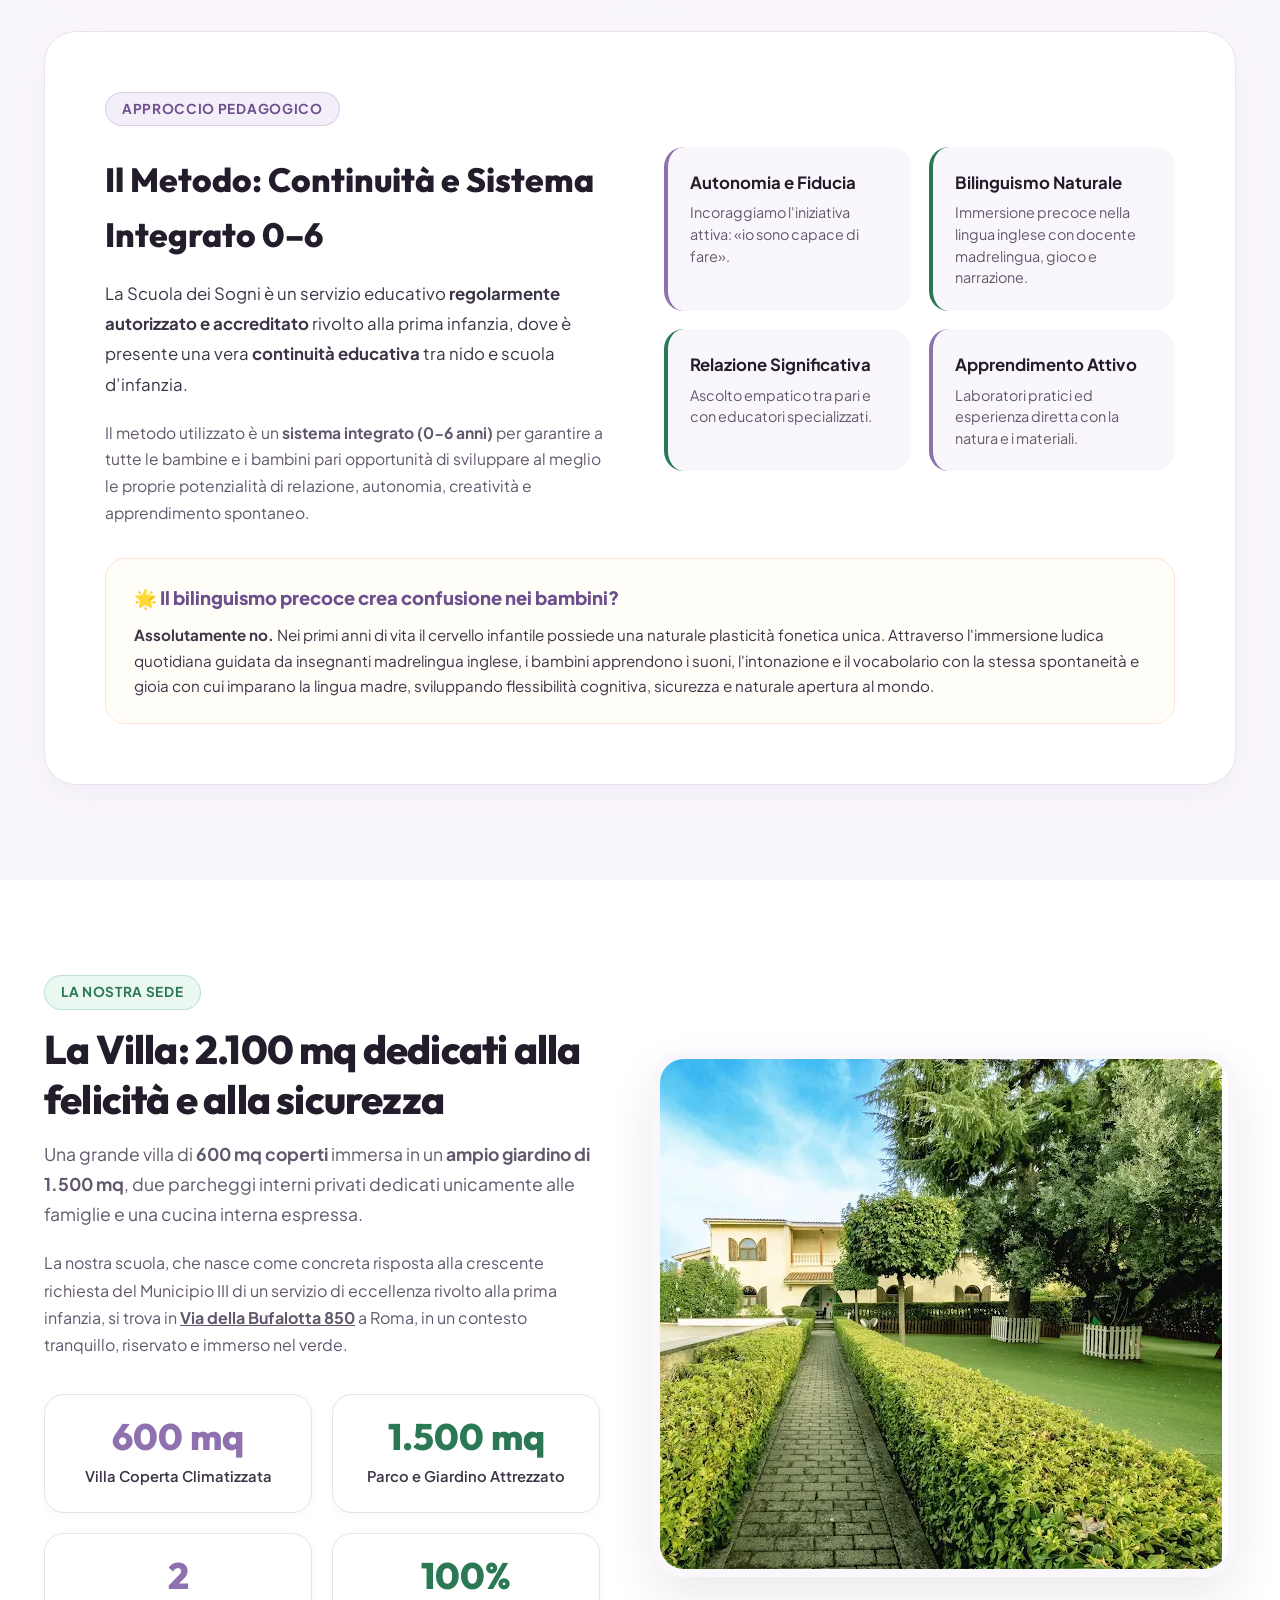
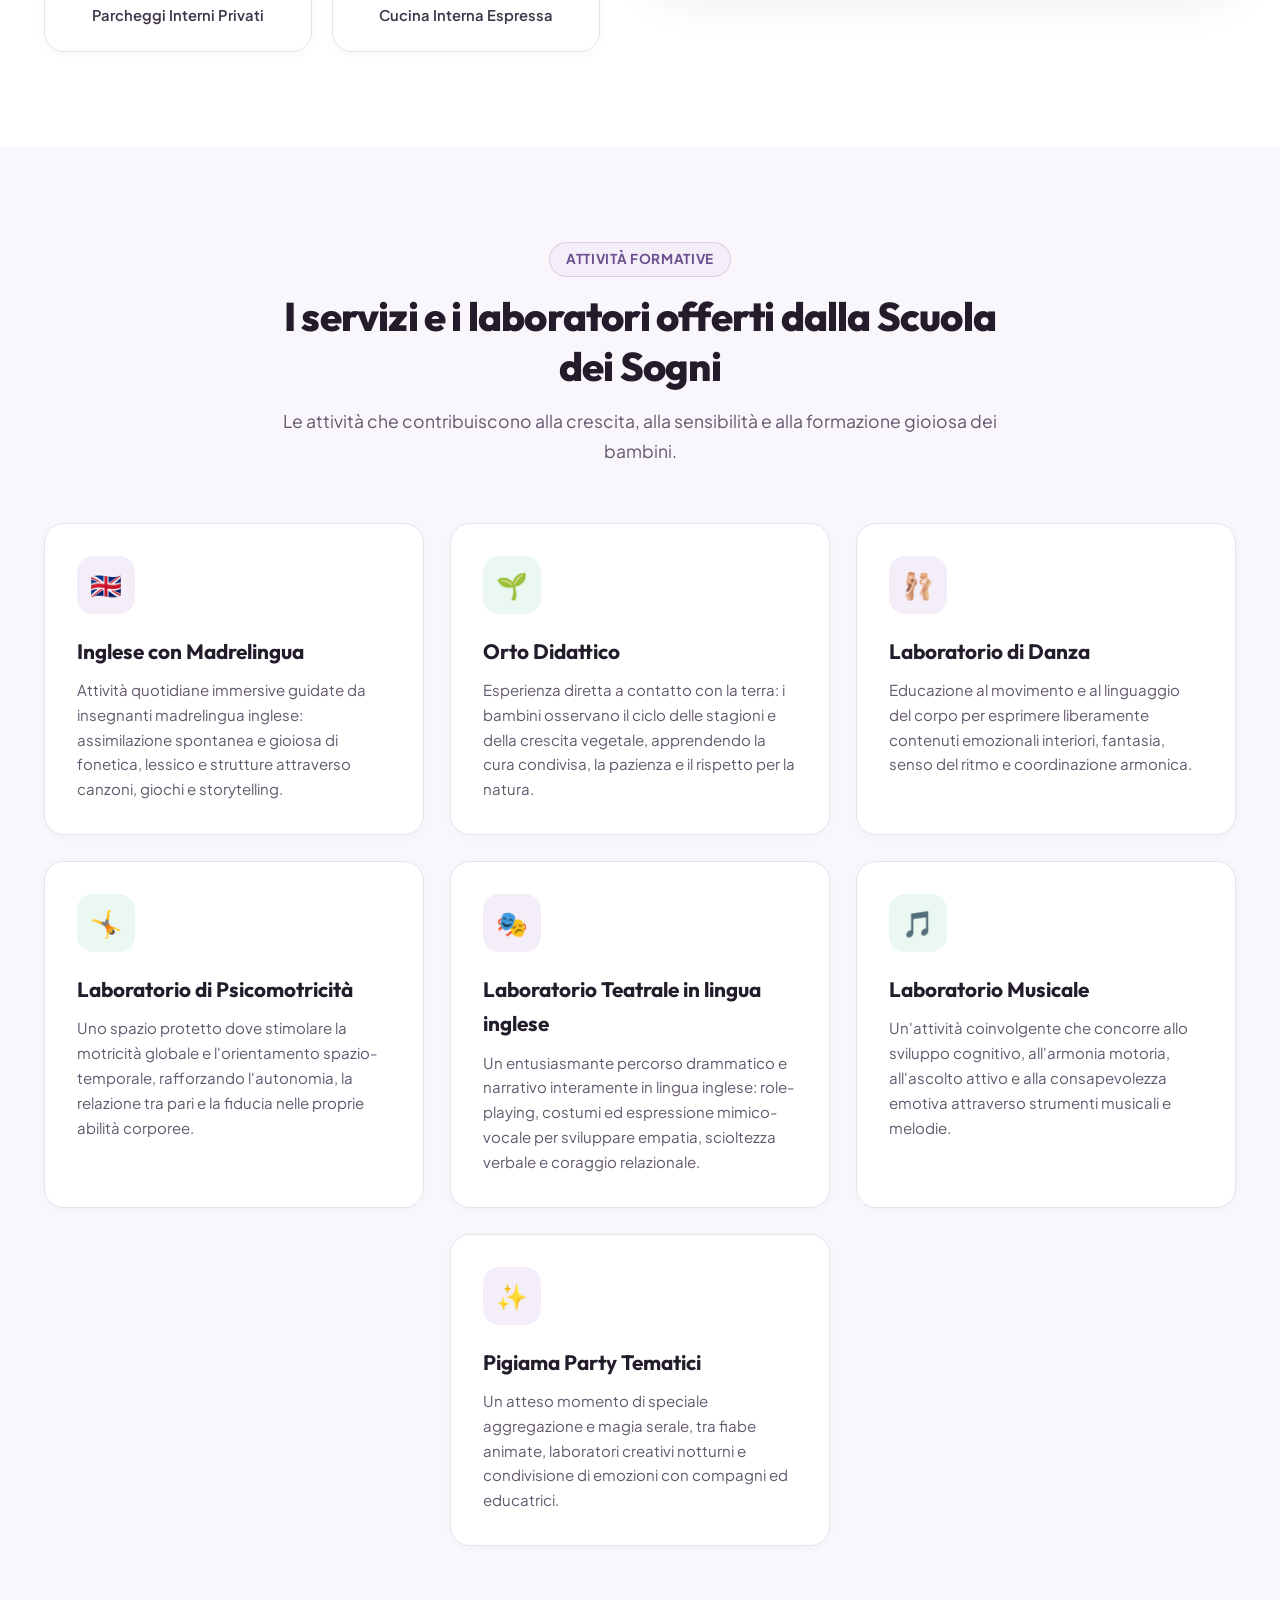
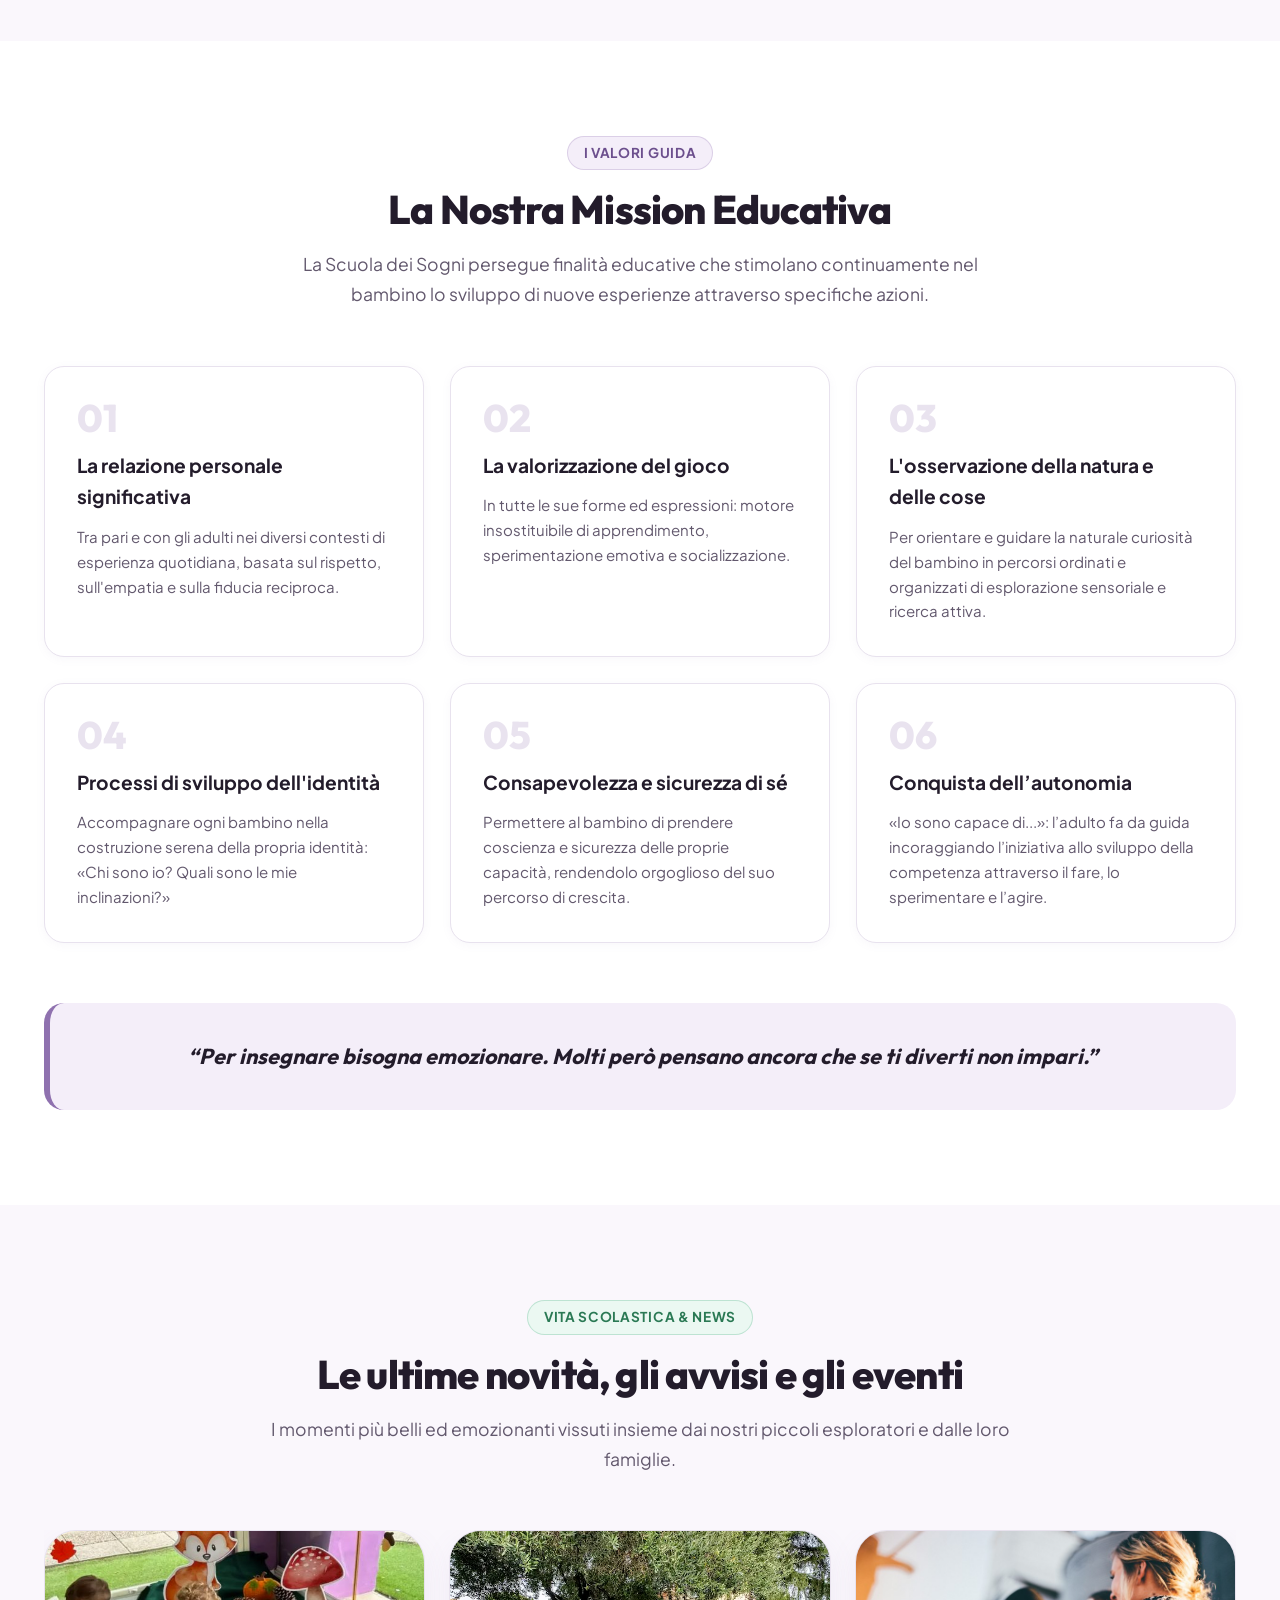
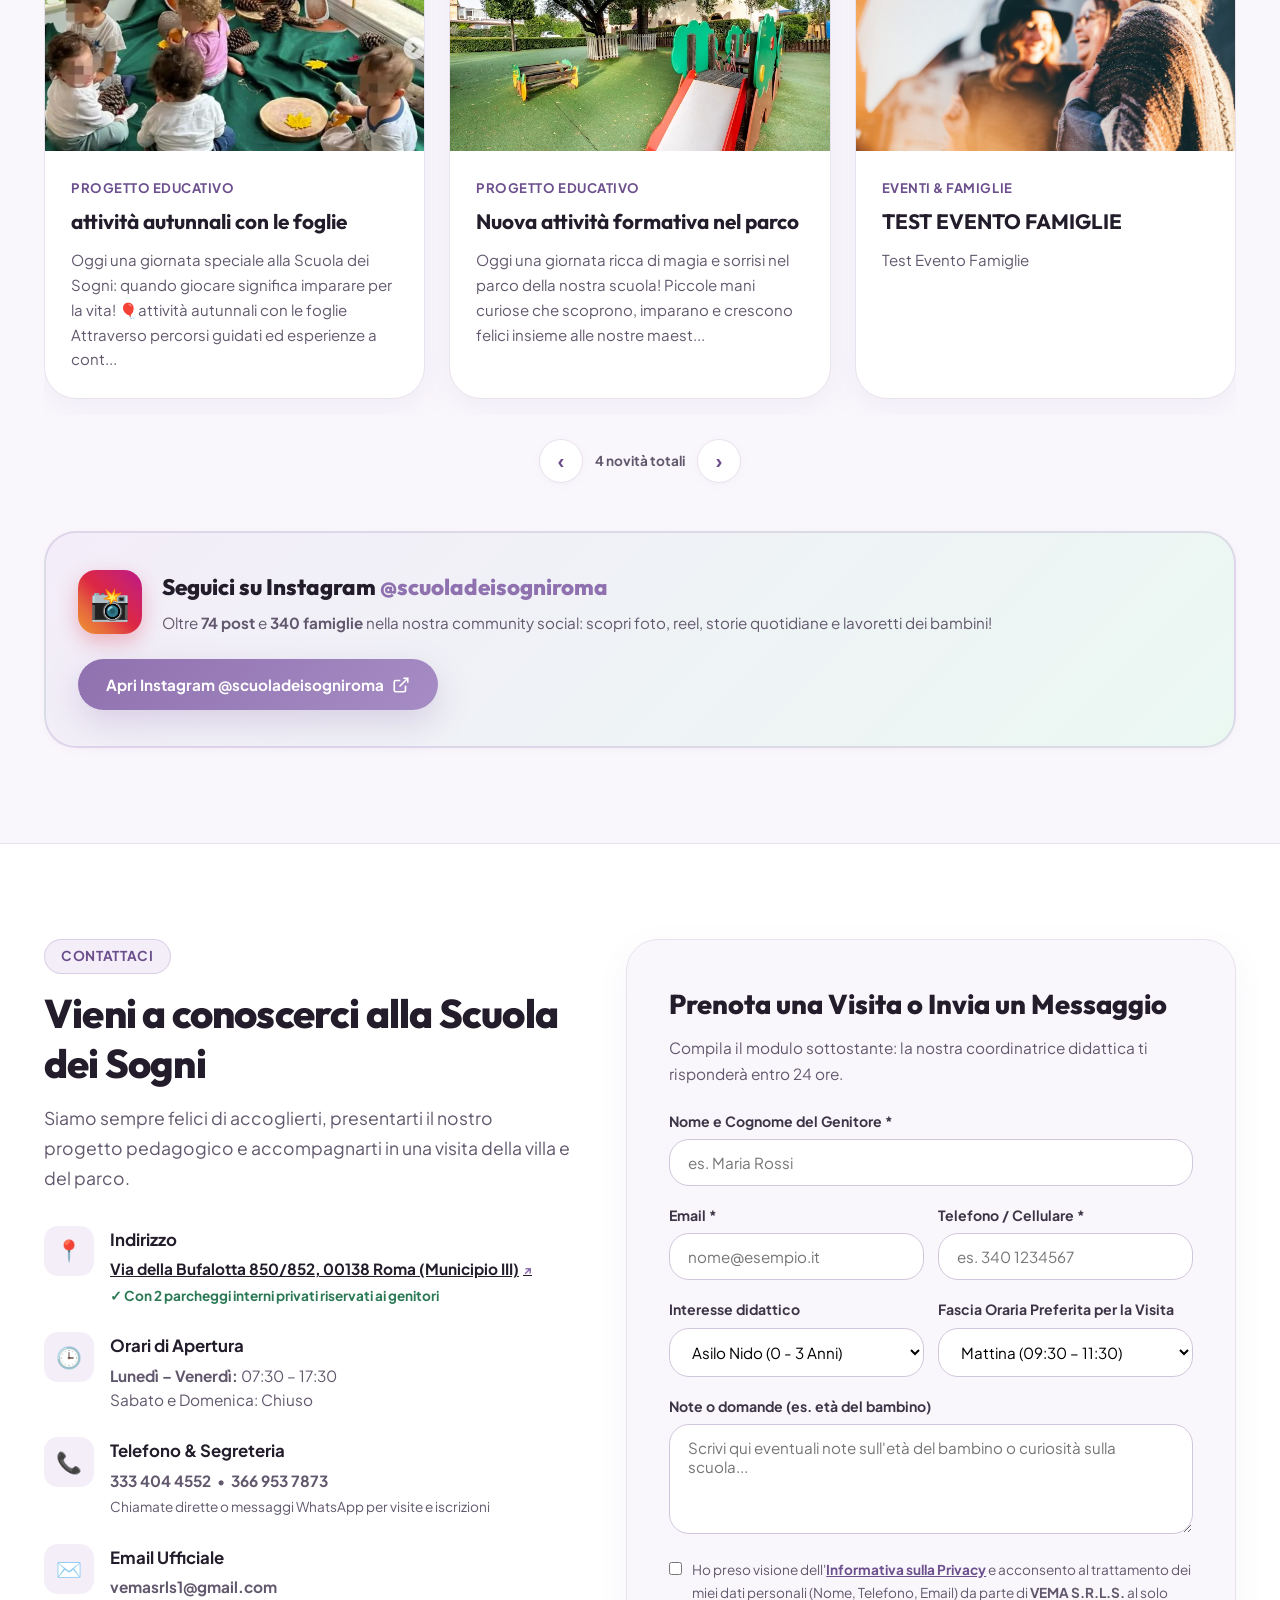
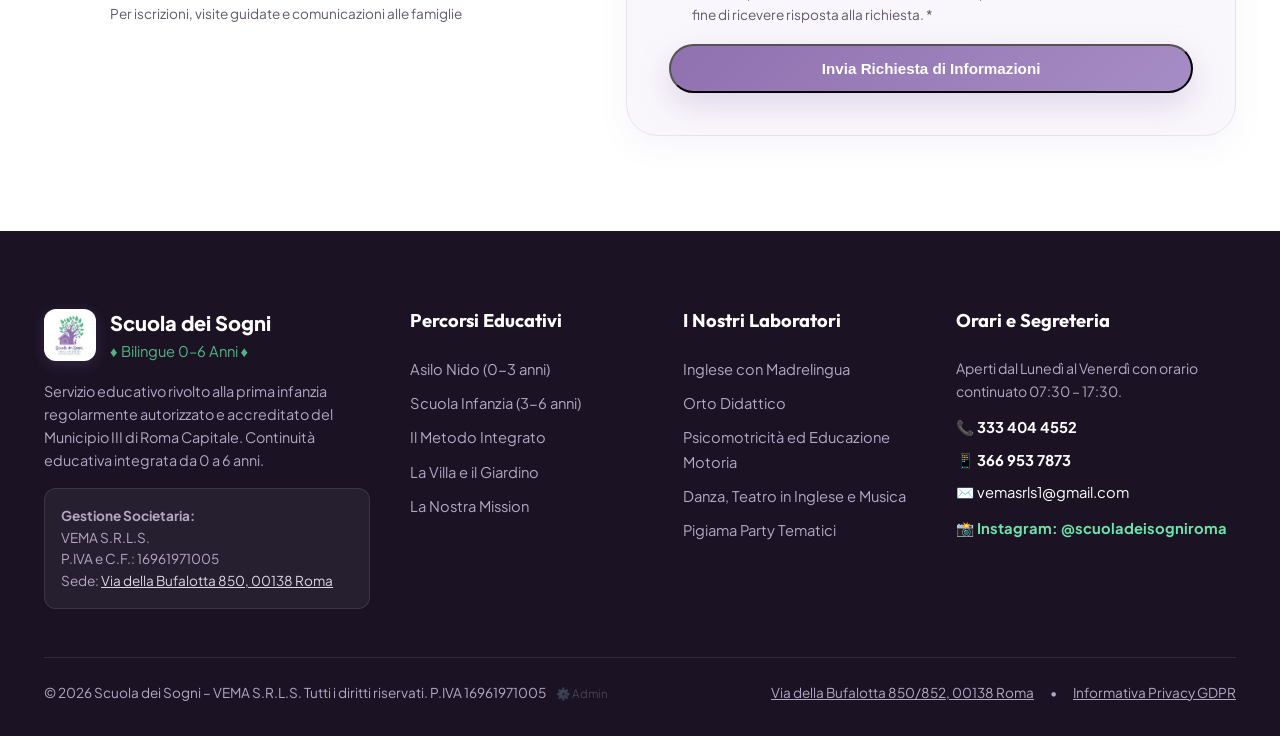
==== commit abb24809: "Update Google Maps links with official verified place URL: https://maps.app.goo.gl/Z1yytAfVBS3x6uHM7" ====
--- a/index.html
+++ b/index.html
@@ -151,7 +151,7 @@
     <div class="container top-bar-content">
       <div class="top-bar-left">
         <span class="badge-accredit">✓ Struttura Accreditata Municipio III Roma • Bonus Nido INPS</span>
-        <a href="https://maps.google.com/?q=Via+della+Bufalotta+850,+00138+Roma+RM" target="_blank" rel="noopener" class="top-item" title="Apri su Google Maps">📍 Via della Bufalotta 850/852, 00138 Roma</a>
+        <a href="https://maps.app.goo.gl/Z1yytAfVBS3x6uHM7" target="_blank" rel="noopener" class="top-item" title="Apri su Google Maps">📍 Via della Bufalotta 850/852, 00138 Roma</a>
         <span class="top-item">🕒 Lun-Ven: 07:30 – 17:30</span>
       </div>
       <div class="top-bar-right">
@@ -448,7 +448,7 @@
             Una grande villa di <strong>600 mq coperti</strong> immersa in un <strong>ampio giardino di 1.500 mq</strong>, due parcheggi interni privati dedicati unicamente alle famiglie e una cucina interna espressa.
           </p>
           <p style="color: var(--muted); line-height: 1.7; margin-bottom: 24px;">
-            La nostra scuola, che nasce come concreta risposta alla crescente richiesta del Municipio III di un servizio di eccellenza rivolto alla prima infanzia, si trova in <a href="https://maps.google.com/?q=Via+della+Bufalotta+850,+00138+Roma+RM" target="_blank" rel="noopener" style="color: inherit; text-decoration: underline; font-weight: 700;" title="Vedi su Google Maps">Via della Bufalotta 850</a> a Roma, in un contesto tranquillo, riservato e immerso nel verde.
+            La nostra scuola, che nasce come concreta risposta alla crescente richiesta del Municipio III di un servizio di eccellenza rivolto alla prima infanzia, si trova in <a href="https://maps.app.goo.gl/Z1yytAfVBS3x6uHM7" target="_blank" rel="noopener" style="color: inherit; text-decoration: underline; font-weight: 700;" title="Vedi su Google Maps">Via della Bufalotta 850</a> a Roma, in un contesto tranquillo, riservato e immerso nel verde.
           </p>
 
           <div class="villa-stats">
@@ -676,7 +676,7 @@
               <div class="contact-icon">📍</div>
               <div class="contact-details">
                 <h4>Indirizzo</h4>
-                <p><a href="https://maps.google.com/?q=Via+della+Bufalotta+850,+00138+Roma+RM" target="_blank" rel="noopener" style="color: var(--dark); text-decoration: underline; font-weight: 700; display: inline-flex; align-items: center; gap: 4px;" title="Calcola percorso su Google Maps">Via della Bufalotta 850/852, 00138 Roma (Municipio III) <span style="font-size: 0.8rem; color: var(--primary);">↗</span></a></p>
+                <p><a href="https://maps.app.goo.gl/Z1yytAfVBS3x6uHM7" target="_blank" rel="noopener" style="color: var(--dark); text-decoration: underline; font-weight: 700; display: inline-flex; align-items: center; gap: 4px;" title="Calcola percorso su Google Maps">Via della Bufalotta 850/852, 00138 Roma (Municipio III) <span style="font-size: 0.8rem; color: var(--primary);">↗</span></a></p>
                 <span style="font-size: 0.85rem; color: var(--secondary-dark); font-weight: 700;">✓ Con 2 parcheggi interni privati riservati ai genitori</span>
               </div>
             </div>
@@ -809,7 +809,7 @@
             <strong>Gestione Societaria:</strong><br>
             VEMA S.R.L.S.<br>
             P.IVA e C.F.: 16961971005<br>
-            Sede: <a href="https://maps.google.com/?q=Via+della+Bufalotta+850,+00138+Roma+RM" target="_blank" rel="noopener" style="color: #DDD6E5; text-decoration: underline;" title="Apri su Google Maps">Via della Bufalotta 850, 00138 Roma</a>
+            Sede: <a href="https://maps.app.goo.gl/Z1yytAfVBS3x6uHM7" target="_blank" rel="noopener" style="color: #DDD6E5; text-decoration: underline;" title="Apri su Google Maps">Via della Bufalotta 850, 00138 Roma</a>
           </div>
         </div>
 
@@ -854,7 +854,7 @@
           © 2026 Scuola dei Sogni – VEMA S.R.L.S. Tutti i diritti riservati. P.IVA 16961971005 <a href="admin.html" target="_blank" style="opacity: 0.3; font-size: 0.72rem; text-decoration: none; color: inherit; margin-left: 8px;" title="Area Riservata / Admin">⚙️ Admin</a>
         </div>
         <div style="display: flex; gap: 16px; align-items: center; flex-wrap: wrap;">
-          <span><a href="https://maps.google.com/?q=Via+della+Bufalotta+850,+00138+Roma+RM" target="_blank" rel="noopener" style="color: inherit; text-decoration: underline;">Via della Bufalotta 850/852, 00138 Roma</a></span>
+          <span><a href="https://maps.app.goo.gl/Z1yytAfVBS3x6uHM7" target="_blank" rel="noopener" style="color: inherit; text-decoration: underline;">Via della Bufalotta 850/852, 00138 Roma</a></span>
           <span>•</span>
           <a href="#privacyModal" class="open-privacy" style="color: #B4A7C3; text-decoration: underline; cursor: pointer;">Informativa Privacy GDPR</a>
         </div>
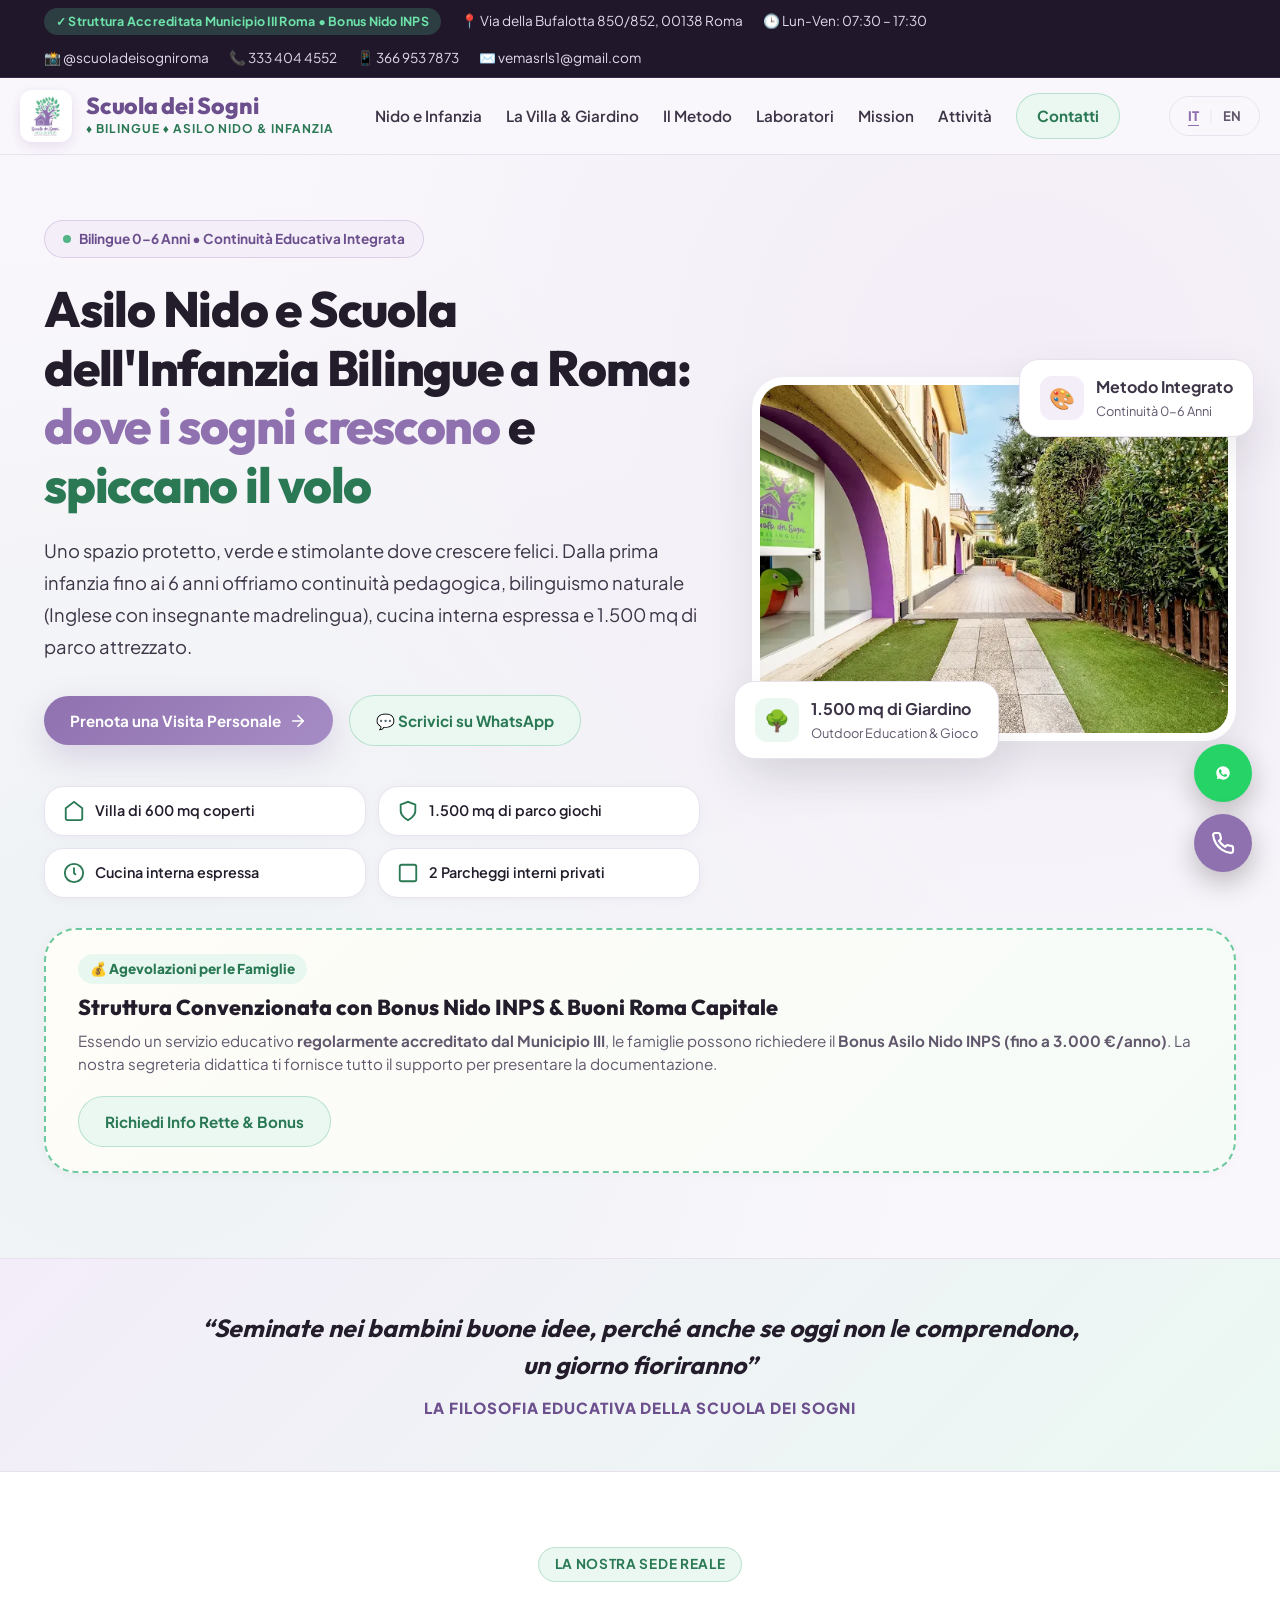
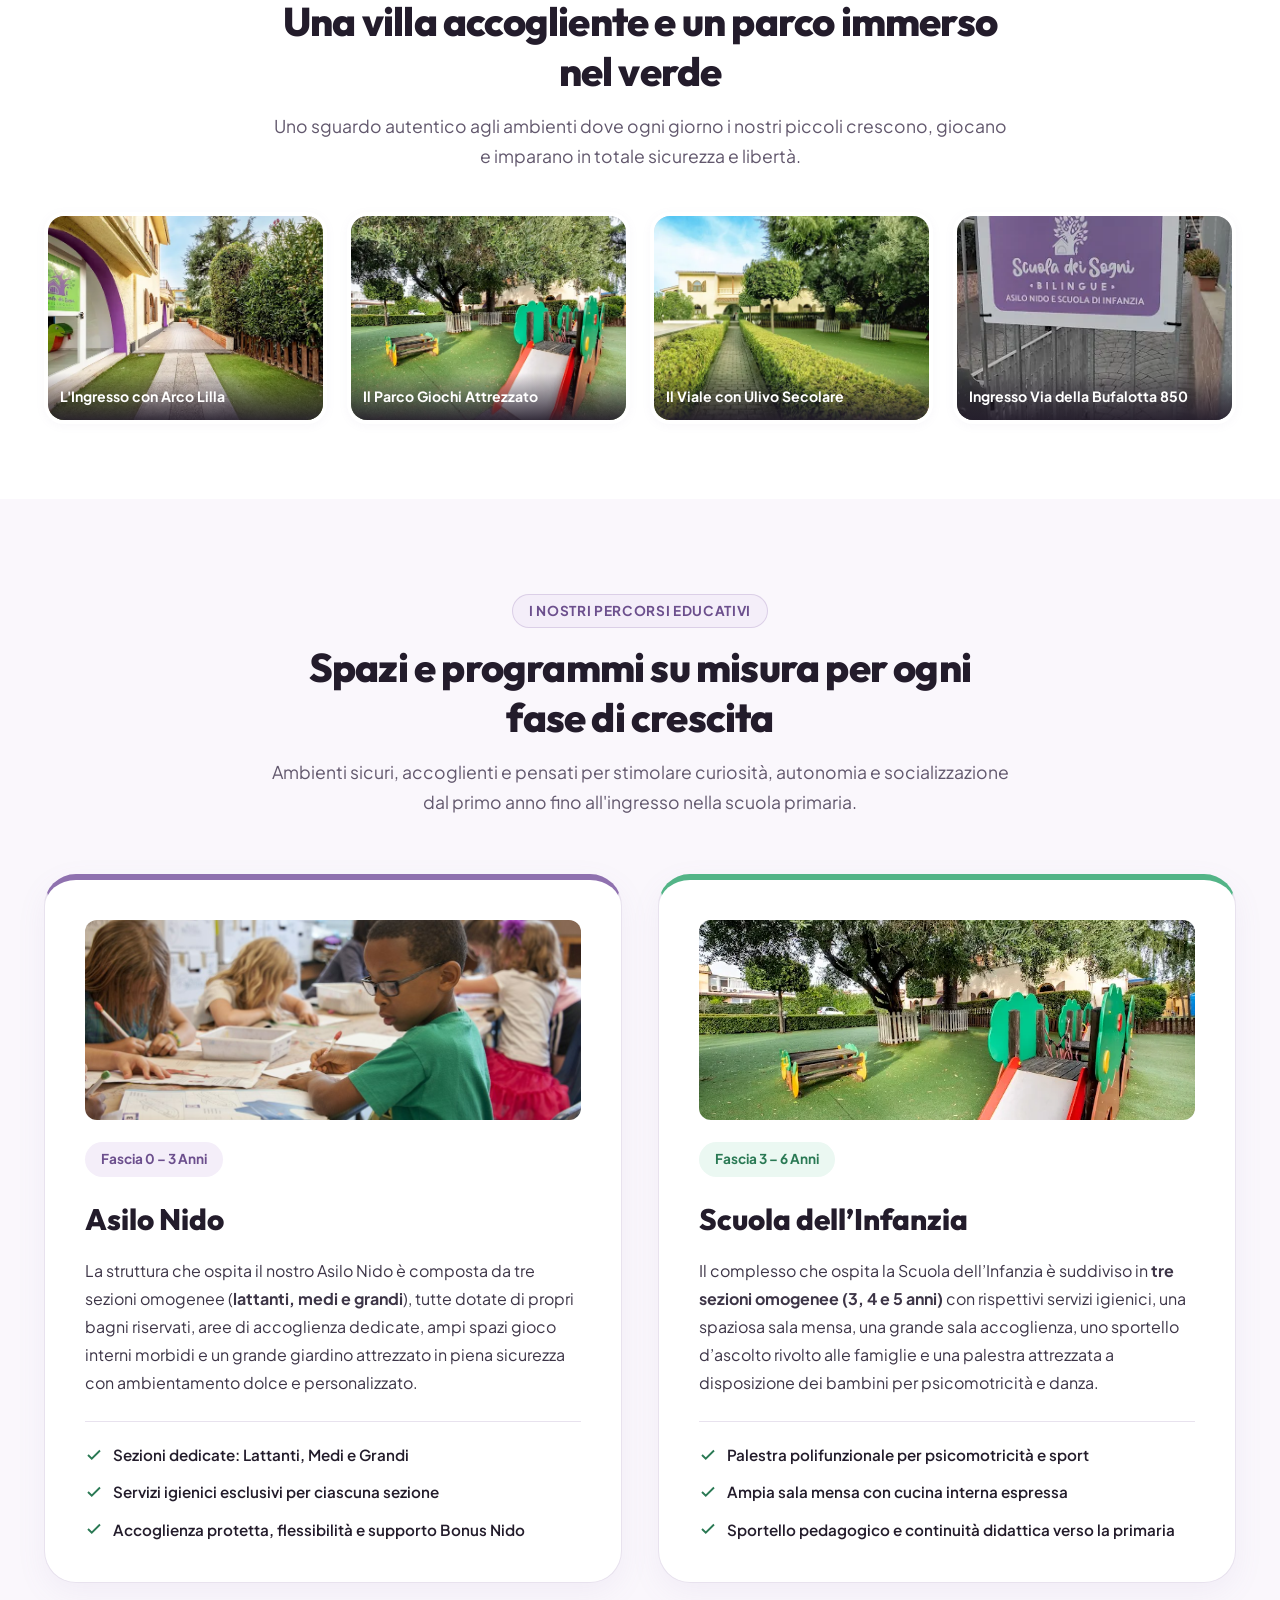
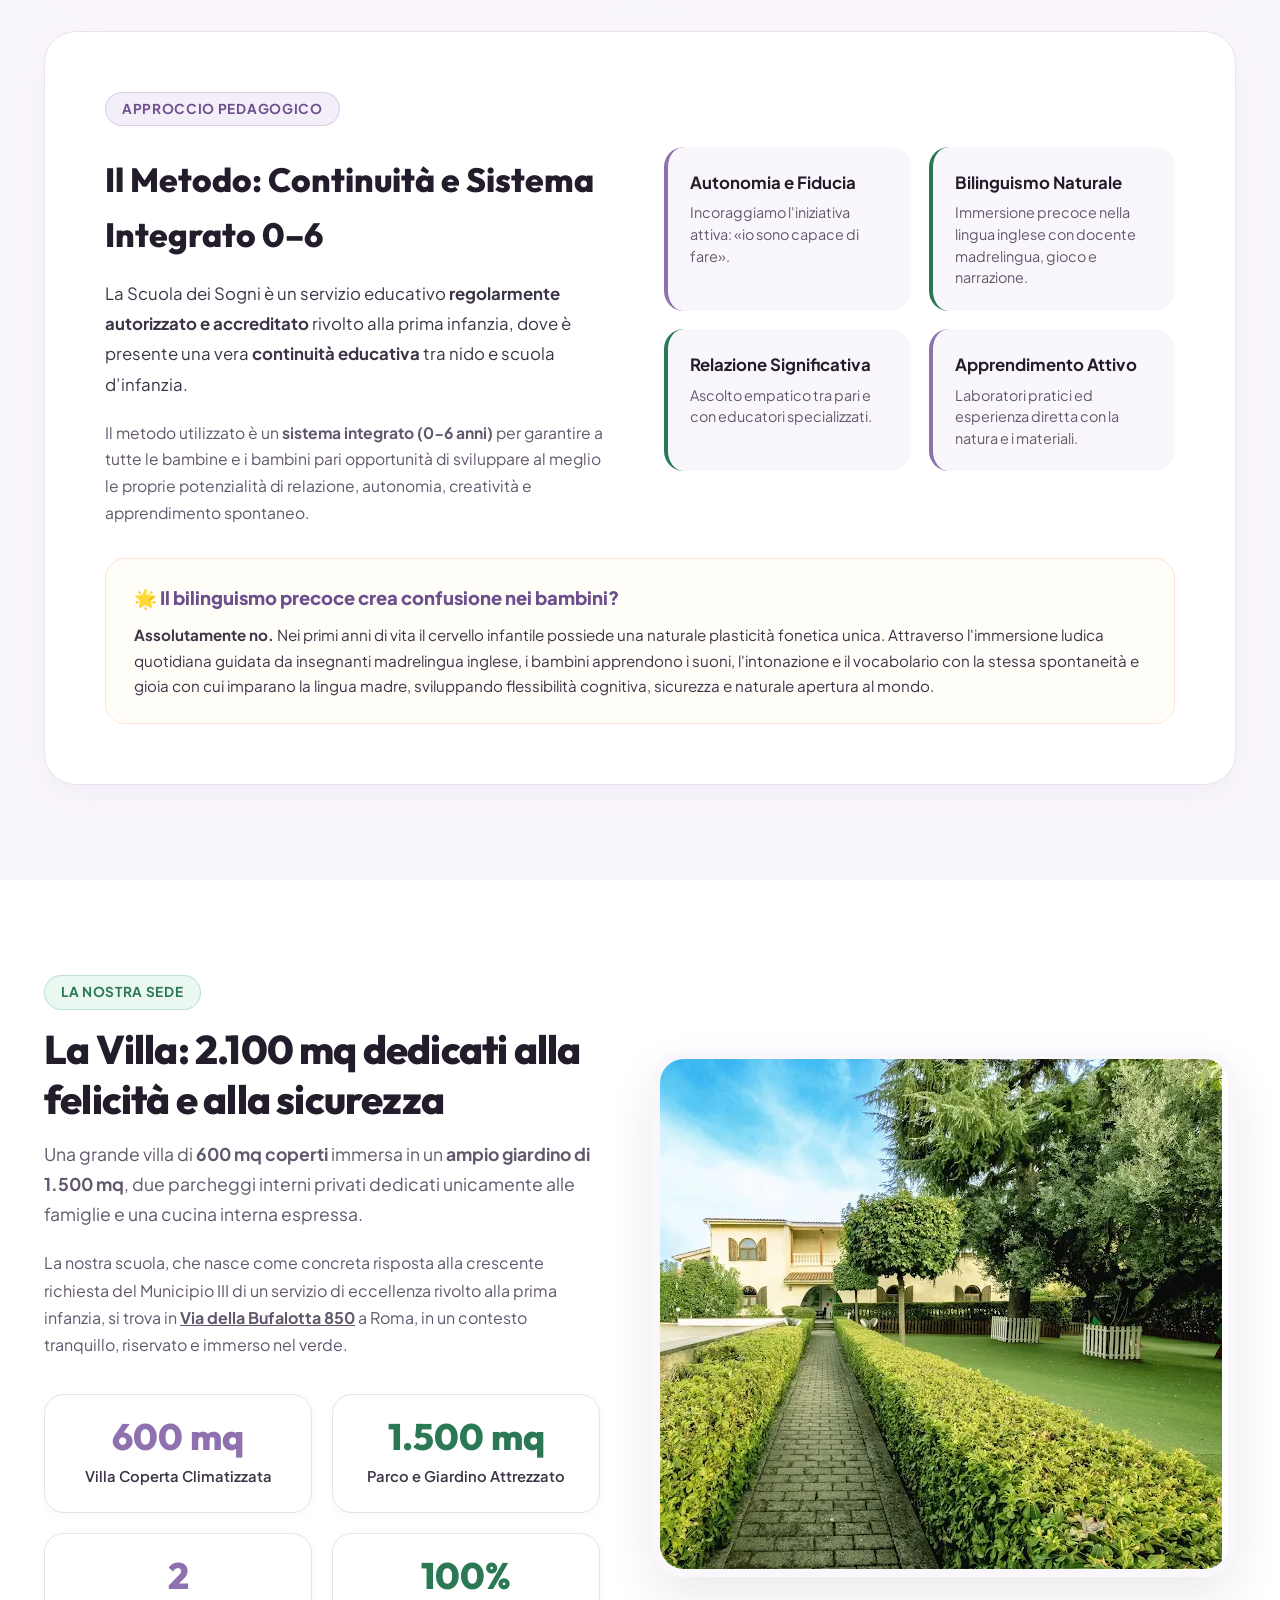
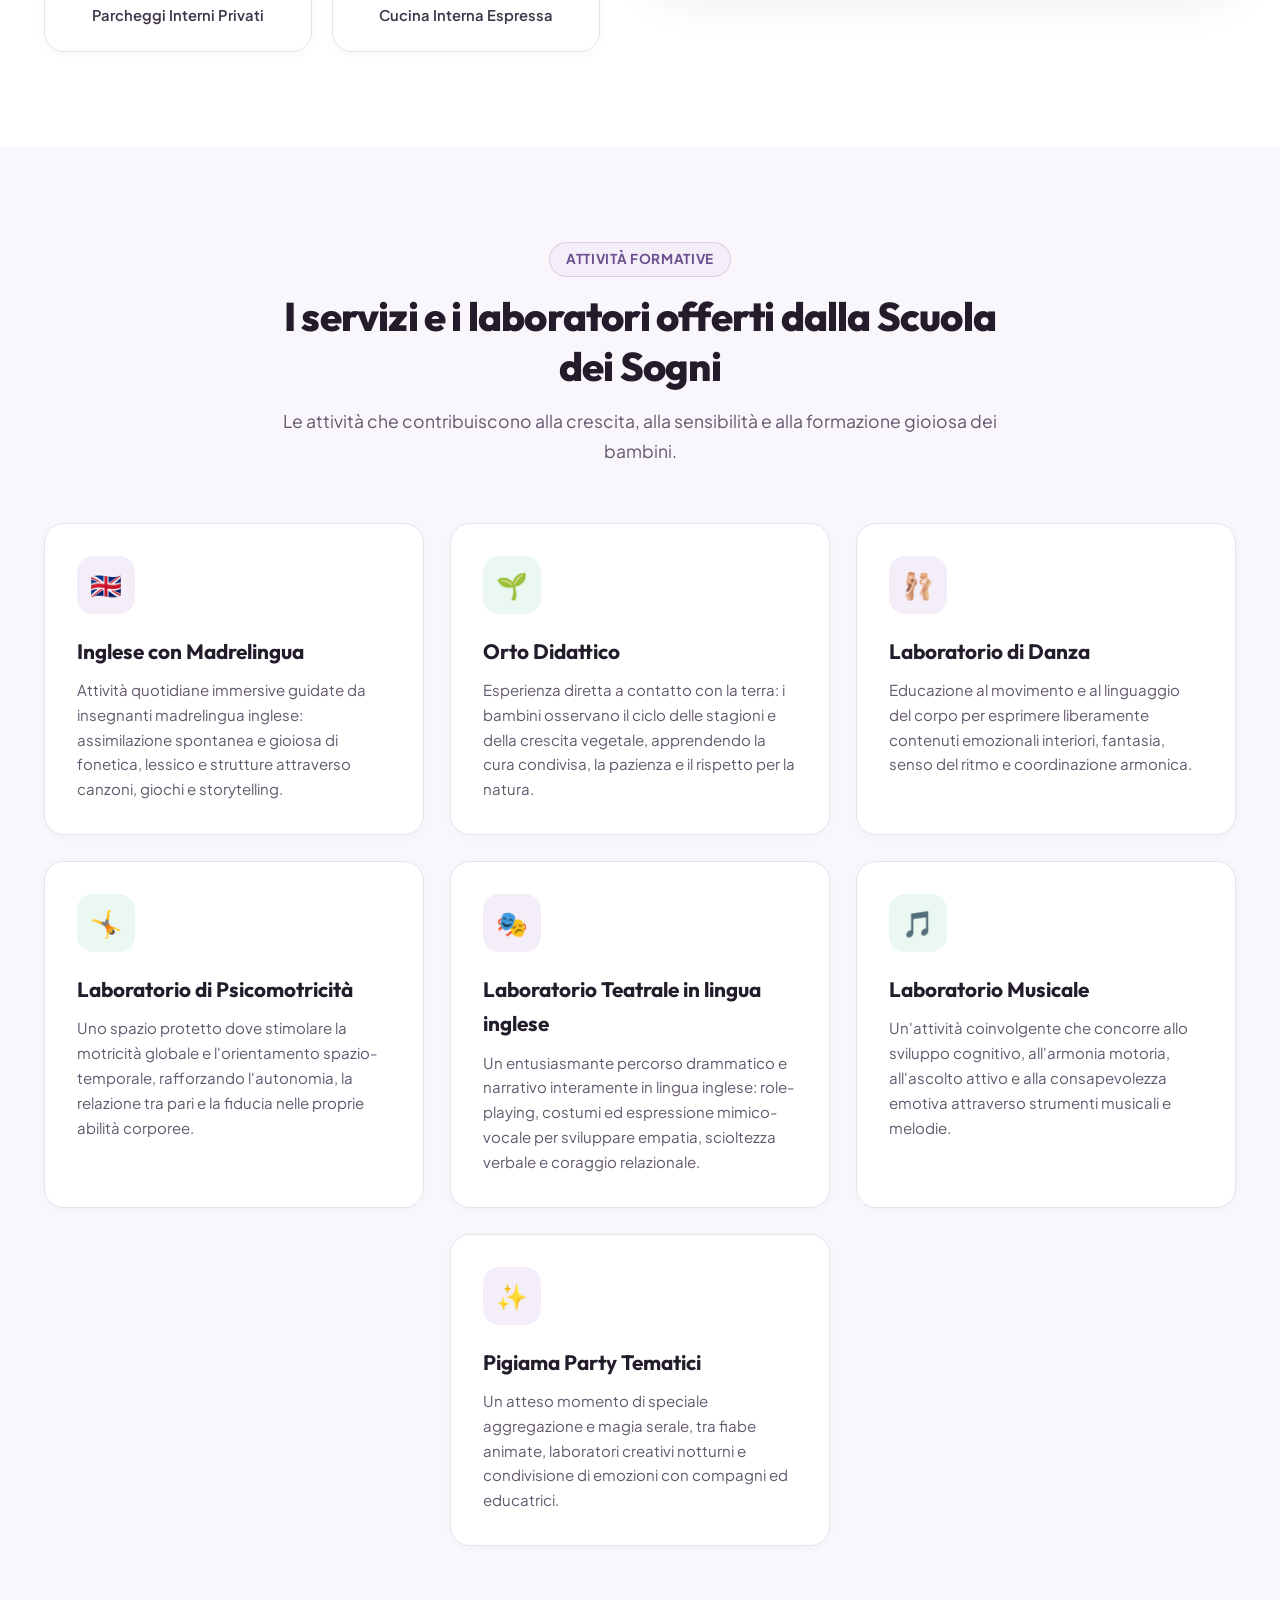
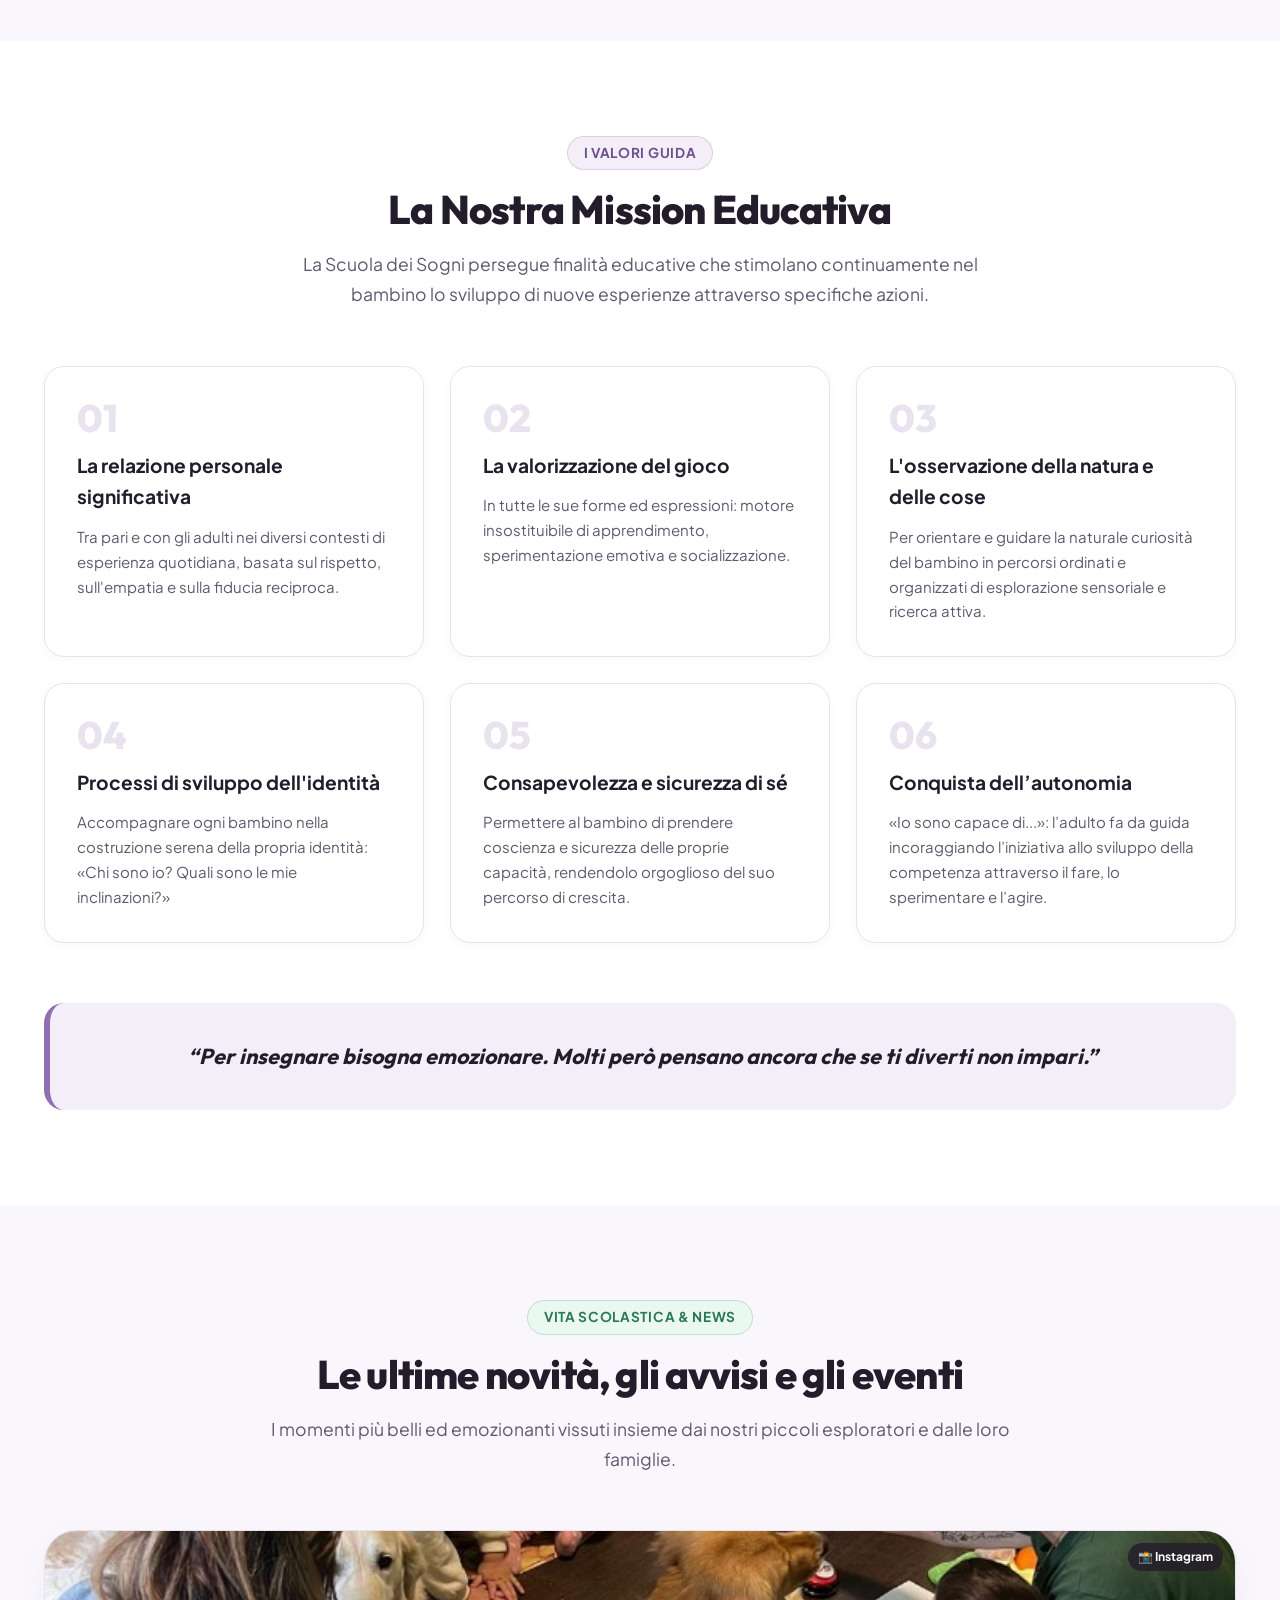
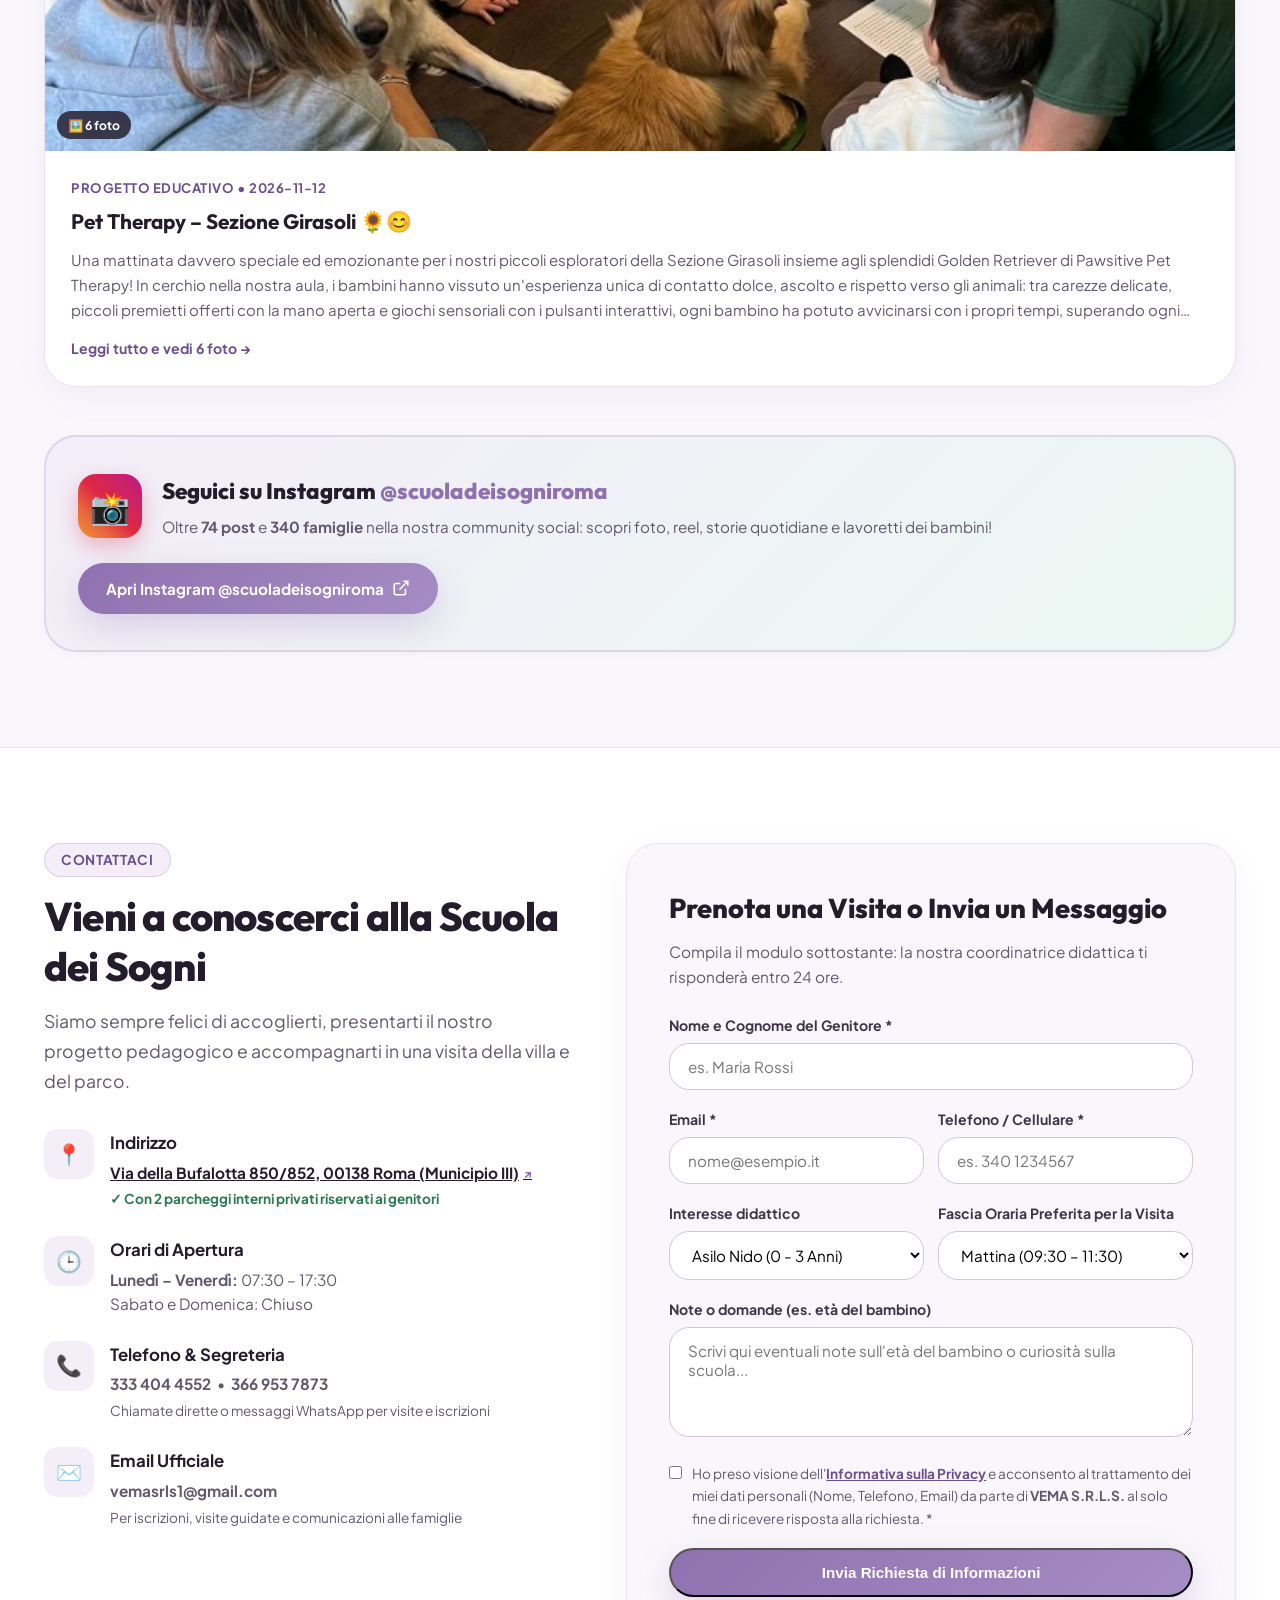
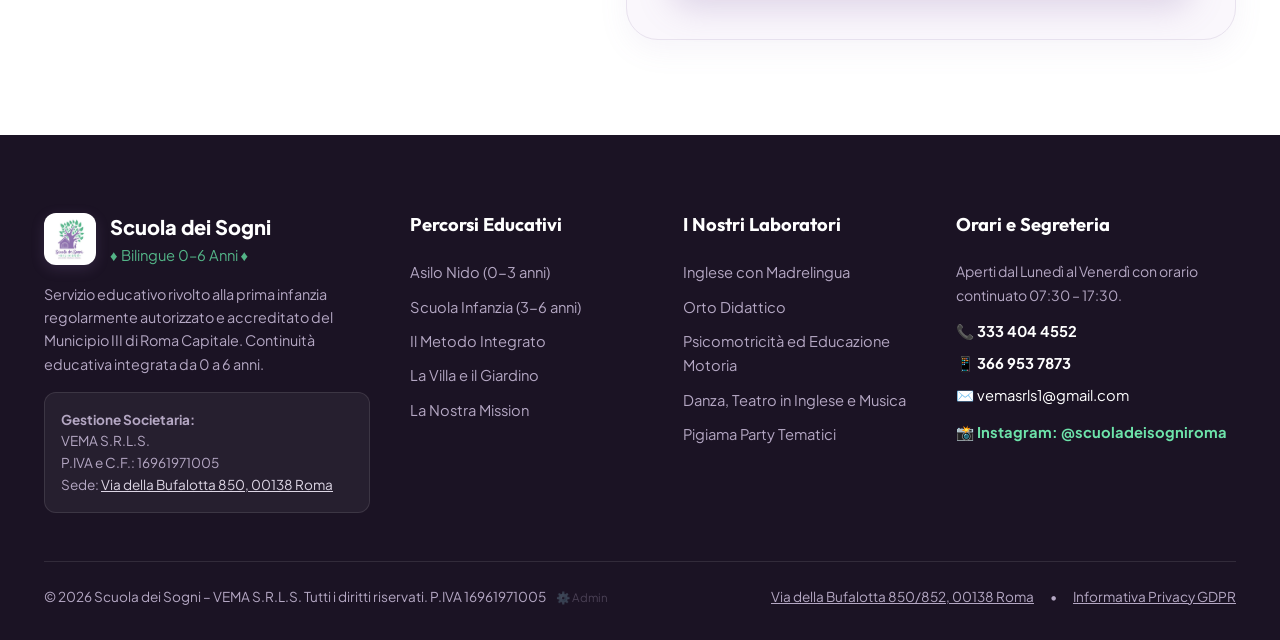
==== commit c4731361: "Add multi-photo gallery lightbox, long-text modal, multi-file admin uploader, and publish Pet Therap" ====
--- a/index.html
+++ b/index.html
@@ -625,14 +625,16 @@
       </div>
 
       <div class="news-grid">
-        <article class="news-card" data-id="news-1793875084175">
+        <article class="news-card" data-id="pet-therapy-girasoli-2026">
           <div class="news-thumb">
-            <img src="assets/images/parco-giochi-scivolo.png" alt="PROGETTO PILOTA TEST" loading="lazy" onerror="this.onerror=null;this.src='assets/images/parco-giochi-scivolo.png';">
+            <img src="assets/images/uploads/pet-therapy-girasoli-6.jpg" alt="Pet Therapy – Sezione Girasoli" loading="lazy" onerror="this.onerror=null;this.src='assets/images/parco-giochi-scivolo.png';">
+            <span class="news-photo-count">🖼️ 6 foto</span>
           </div>
           <div class="news-body">
-            <div class="news-meta">Progetto Educativo</div>
-            <h3 class="news-title">PROGETTO PILOTA TEST</h3>
-            <p class="news-excerpt">TEST</p>
+            <div class="news-meta">Progetto Educativo • 2026-11-12</div>
+            <h3 class="news-title">Pet Therapy – Sezione Girasoli 🌻😊</h3>
+            <p class="news-excerpt">Una mattinata davvero speciale ed emozionante per i nostri piccoli esploratori della Sezione Girasoli insieme agli splendidi Golden Retriever di Pawsitive Pet Therapy!</p>
+            <span class="news-read-more">Leggi tutto e vedi 6 foto →</span>
           </div>
         </article>
       </div>
@@ -949,6 +951,6 @@
     </a>
   </div>
 
-  <script src="script.js?v=2.3"></script>
+  <script src="script.js?v=2.4"></script>
 </body>
 </html>
--- a/style.css
+++ b/style.css
@@ -1548,3 +1548,237 @@
   color: #FFFFFF;
   transform: scale(1.05);
 }
+
+
+/* Multi-photo News Card & Detail Gallery Modal */
+.news-card {
+  cursor: pointer;
+  display: flex;
+  flex-direction: column;
+}
+.news-body {
+  display: flex;
+  flex-direction: column;
+  flex: 1;
+}
+.news-excerpt {
+  display: -webkit-box;
+  -webkit-line-clamp: 3;
+  -webkit-box-orient: vertical;
+  overflow: hidden;
+  text-overflow: ellipsis;
+  margin-bottom: 14px;
+}
+.news-read-more {
+  margin-top: auto;
+  display: inline-flex;
+  align-items: center;
+  gap: 6px;
+  font-size: 0.88rem;
+  font-weight: 700;
+  color: var(--primary-dark);
+  transition: gap 0.2s ease, color 0.2s ease;
+}
+.news-card:hover .news-read-more {
+  gap: 10px;
+  color: var(--primary);
+}
+.news-photo-count {
+  position: absolute;
+  bottom: 12px;
+  left: 12px;
+  background: rgba(35, 28, 43, 0.82);
+  color: #FFFFFF;
+  padding: 4px 11px;
+  border-radius: 999px;
+  font-size: 0.76rem;
+  font-weight: 700;
+  backdrop-filter: blur(4px);
+  z-index: 2;
+  display: inline-flex;
+  align-items: center;
+  gap: 5px;
+}
+
+/* News Detail & Photo Gallery Modal */
+.news-modal-overlay {
+  position: fixed;
+  inset: 0;
+  background: rgba(25, 18, 34, 0.82);
+  backdrop-filter: blur(6px);
+  z-index: 9999;
+  display: none;
+  align-items: center;
+  justify-content: center;
+  padding: 20px;
+  overflow-y: auto;
+}
+.news-modal-overlay.active {
+  display: flex;
+  animation: fadeInModal 0.22s ease;
+}
+@keyframes fadeInModal {
+  from { opacity: 0; }
+  to { opacity: 1; }
+}
+.news-modal-card {
+  background: #FFFFFF;
+  border-radius: 22px;
+  max-width: 880px;
+  width: 100%;
+  max-height: 92vh;
+  overflow-y: auto;
+  position: relative;
+  box-shadow: 0 24px 60px rgba(0, 0, 0, 0.35);
+  border: 1px solid rgba(255, 255, 255, 0.2);
+}
+.news-modal-close {
+  position: absolute;
+  top: 14px;
+  right: 14px;
+  width: 40px;
+  height: 40px;
+  border-radius: 50%;
+  border: none;
+  background: rgba(255, 255, 255, 0.92);
+  color: var(--dark);
+  font-size: 1.25rem;
+  font-weight: 800;
+  cursor: pointer;
+  z-index: 10;
+  display: flex;
+  align-items: center;
+  justify-content: center;
+  box-shadow: 0 4px 12px rgba(0,0,0,0.18);
+  transition: transform 0.2s, background 0.2s;
+}
+.news-modal-close:hover {
+  transform: scale(1.08);
+  background: #FFFFFF;
+}
+.news-modal-gallery {
+  background: #1A1423;
+  position: relative;
+}
+.news-modal-stage {
+  position: relative;
+  width: 100%;
+  height: 440px;
+  display: flex;
+  align-items: center;
+  justify-content: center;
+  overflow: hidden;
+}
+.news-modal-stage img {
+  max-width: 100%;
+  max-height: 100%;
+  width: 100%;
+  height: 100%;
+  object-fit: contain;
+  background: #1A1423;
+}
+.news-gallery-arrow {
+  position: absolute;
+  top: 50%;
+  transform: translateY(-50%);
+  width: 44px;
+  height: 44px;
+  border-radius: 50%;
+  border: none;
+  background: rgba(255, 255, 255, 0.88);
+  color: var(--dark);
+  font-size: 1.5rem;
+  font-weight: 800;
+  cursor: pointer;
+  display: flex;
+  align-items: center;
+  justify-content: center;
+  box-shadow: 0 4px 14px rgba(0,0,0,0.25);
+  transition: all 0.2s;
+  z-index: 4;
+}
+.news-gallery-arrow:hover {
+  background: #FFFFFF;
+  transform: translateY(-50%) scale(1.08);
+}
+.news-gallery-arrow.prev { left: 14px; }
+.news-gallery-arrow.next { right: 14px; }
+.news-gallery-counter {
+  position: absolute;
+  bottom: 12px;
+  right: 14px;
+  background: rgba(0, 0, 0, 0.68);
+  color: #FFFFFF;
+  padding: 4px 12px;
+  border-radius: 999px;
+  font-size: 0.78rem;
+  font-weight: 700;
+}
+.news-gallery-thumbs {
+  display: flex;
+  gap: 8px;
+  padding: 10px 14px;
+  overflow-x: auto;
+  background: #241C30;
+}
+.news-gallery-thumb {
+  width: 64px;
+  height: 64px;
+  border-radius: 8px;
+  object-fit: cover;
+  cursor: pointer;
+  opacity: 0.55;
+  border: 2px solid transparent;
+  flex-shrink: 0;
+  transition: all 0.2s;
+}
+.news-gallery-thumb.active,
+.news-gallery-thumb:hover {
+  opacity: 1;
+  border-color: var(--primary-light);
+  transform: scale(1.04);
+}
+.news-modal-body {
+  padding: 28px 32px 34px;
+}
+.news-modal-meta {
+  display: flex;
+  align-items: center;
+  gap: 12px;
+  flex-wrap: wrap;
+  margin-bottom: 10px;
+}
+.news-modal-cat {
+  background: var(--primary-light);
+  color: var(--primary-dark);
+  padding: 4px 12px;
+  border-radius: 999px;
+  font-size: 0.78rem;
+  font-weight: 800;
+  text-transform: uppercase;
+}
+.news-modal-date {
+  font-size: 0.84rem;
+  color: var(--muted);
+  font-weight: 600;
+}
+.news-modal-title {
+  font-family: var(--font-heading);
+  font-size: 1.75rem;
+  font-weight: 800;
+  color: var(--dark);
+  margin-bottom: 16px;
+  line-height: 1.25;
+}
+.news-modal-text {
+  color: #463F50;
+  font-size: 1.02rem;
+  line-height: 1.75;
+  white-space: pre-line;
+  margin-bottom: 22px;
+}
+@media (max-width: 768px) {
+  .news-modal-stage { height: 280px; }
+  .news-modal-body { padding: 20px; }
+  .news-modal-title { font-size: 1.35rem; }
+}
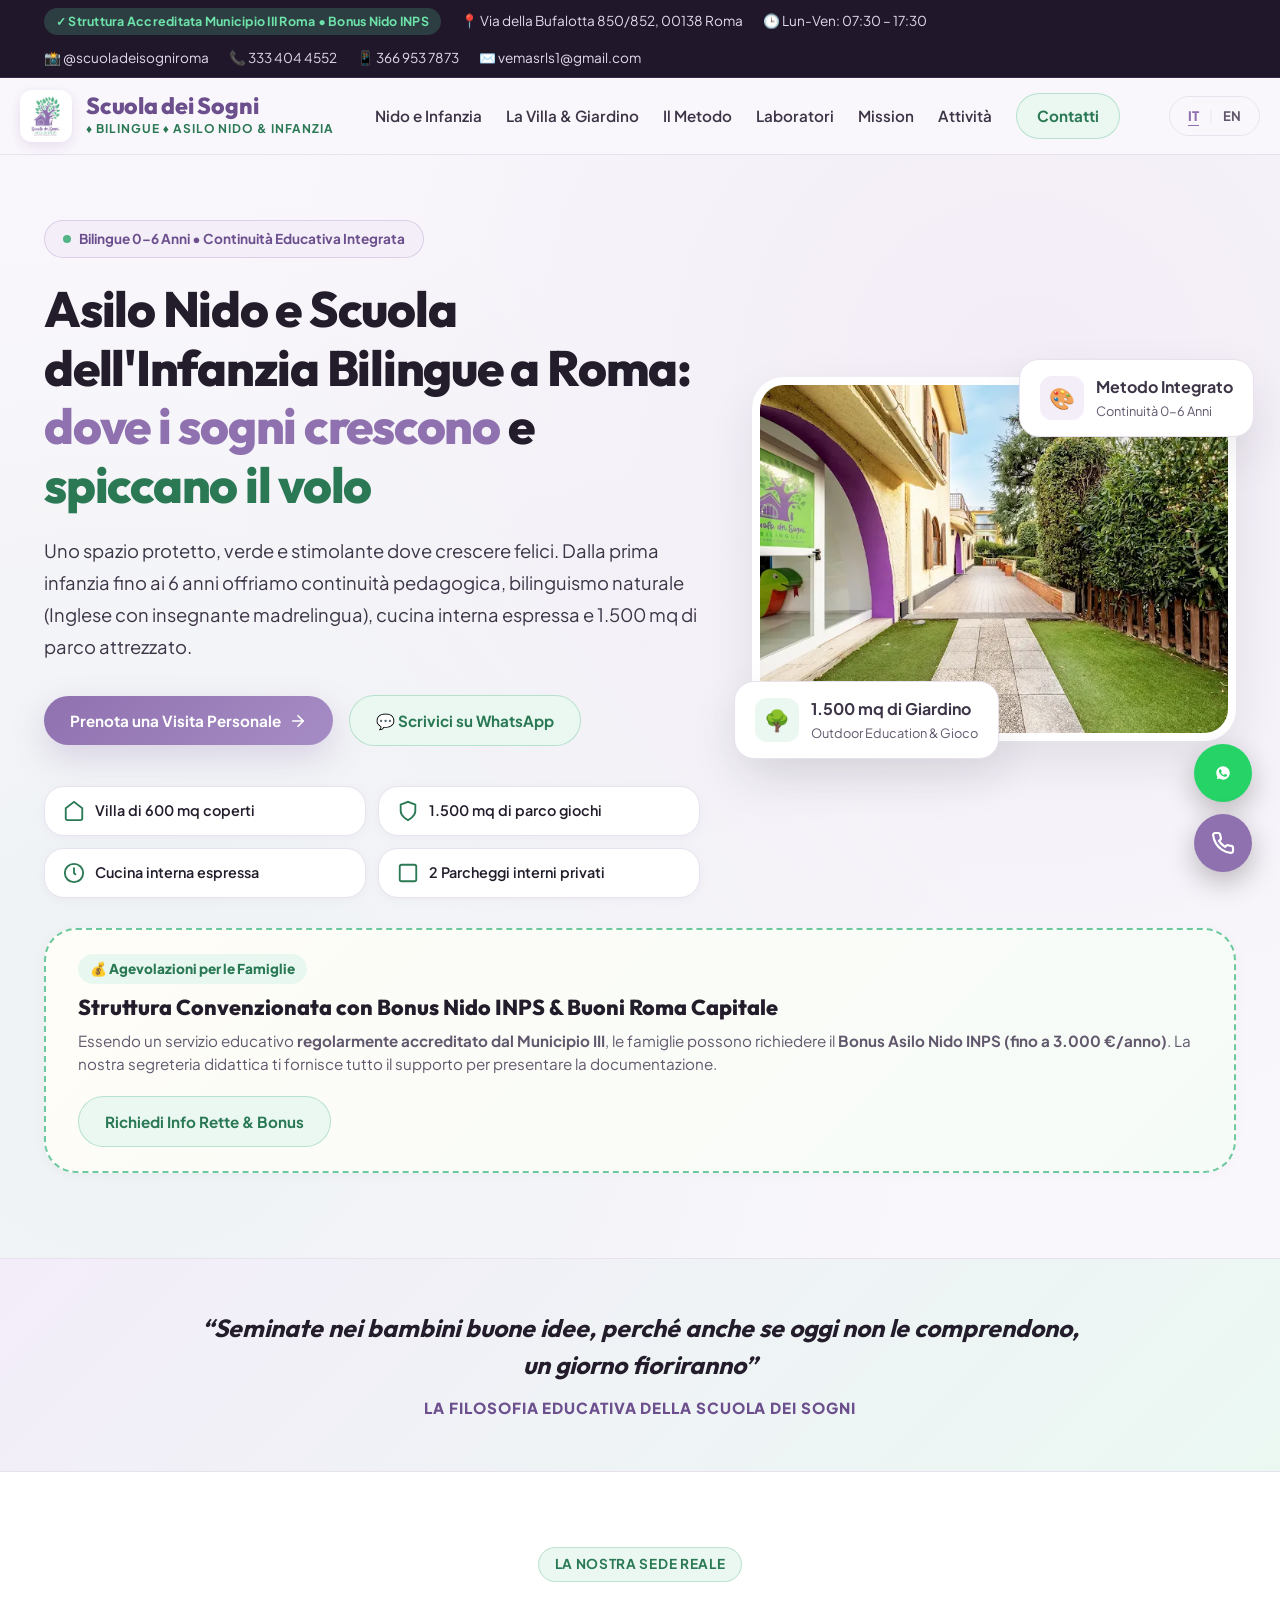
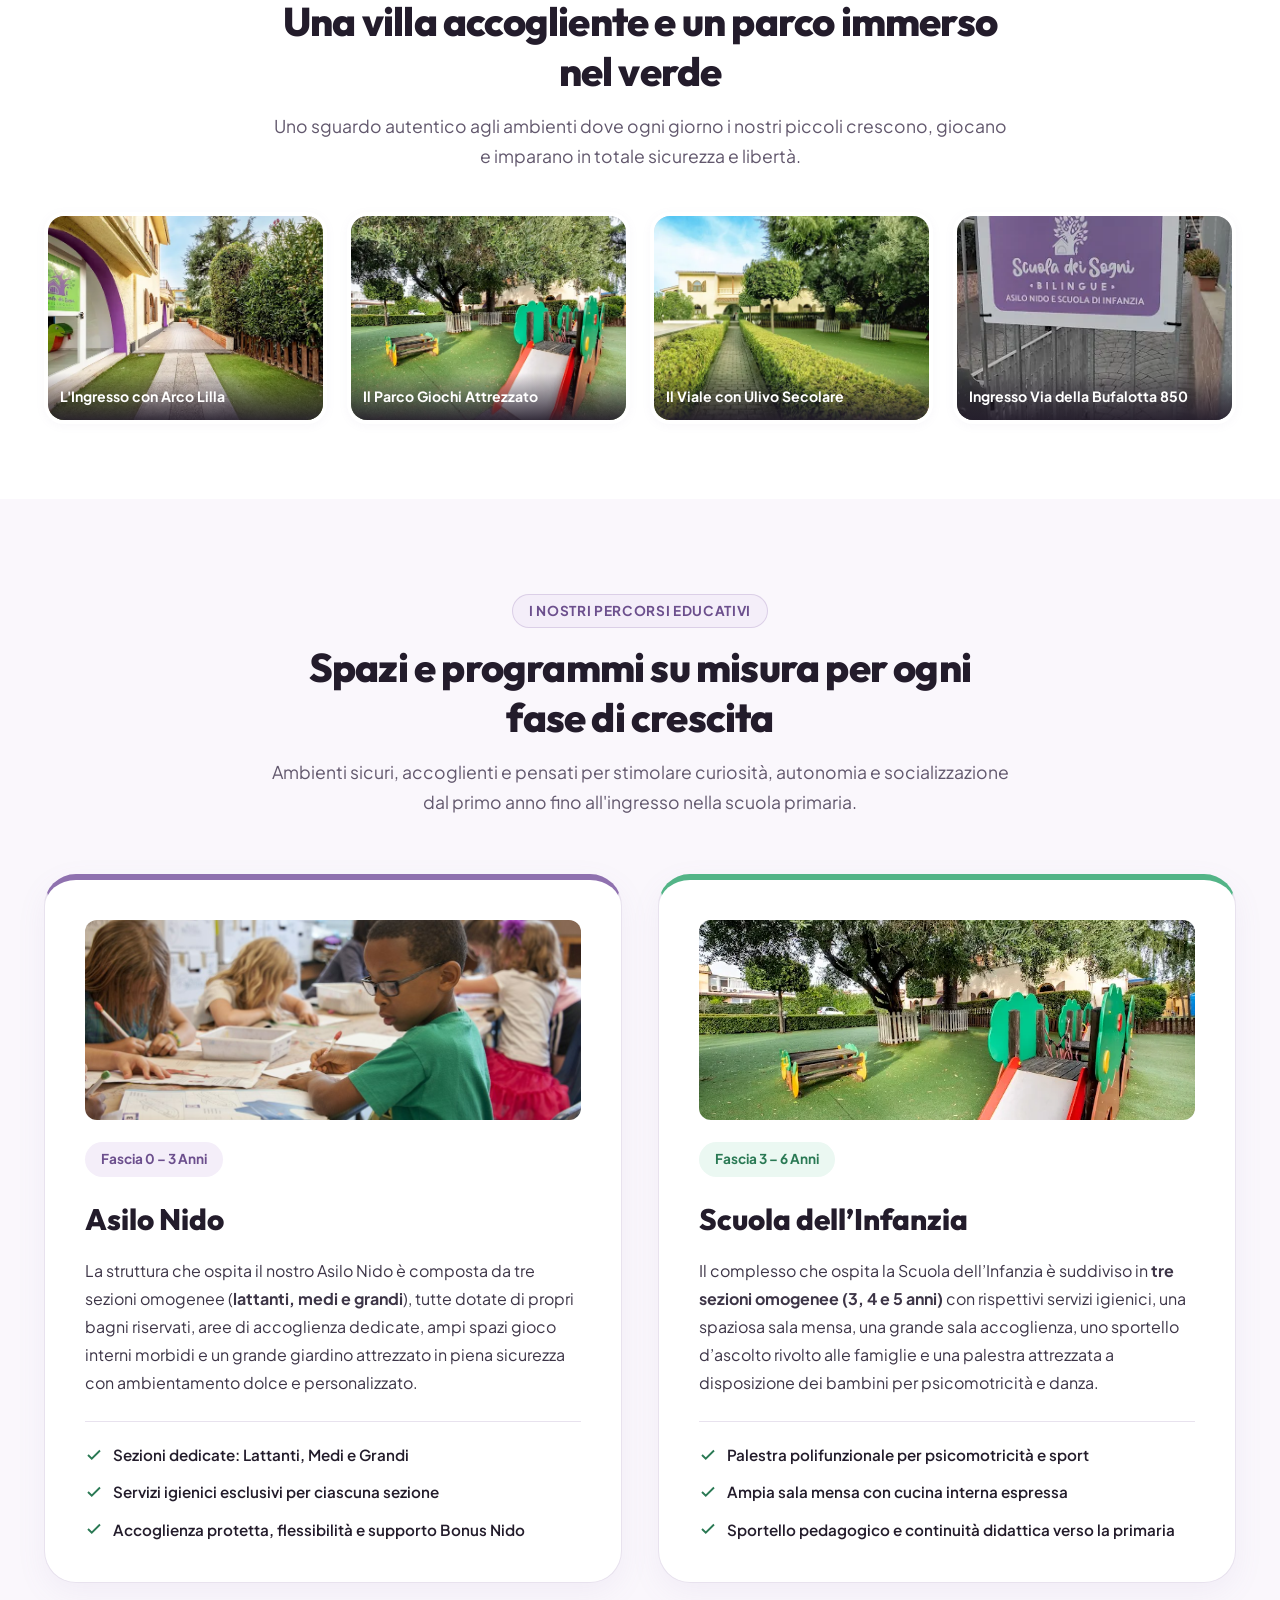
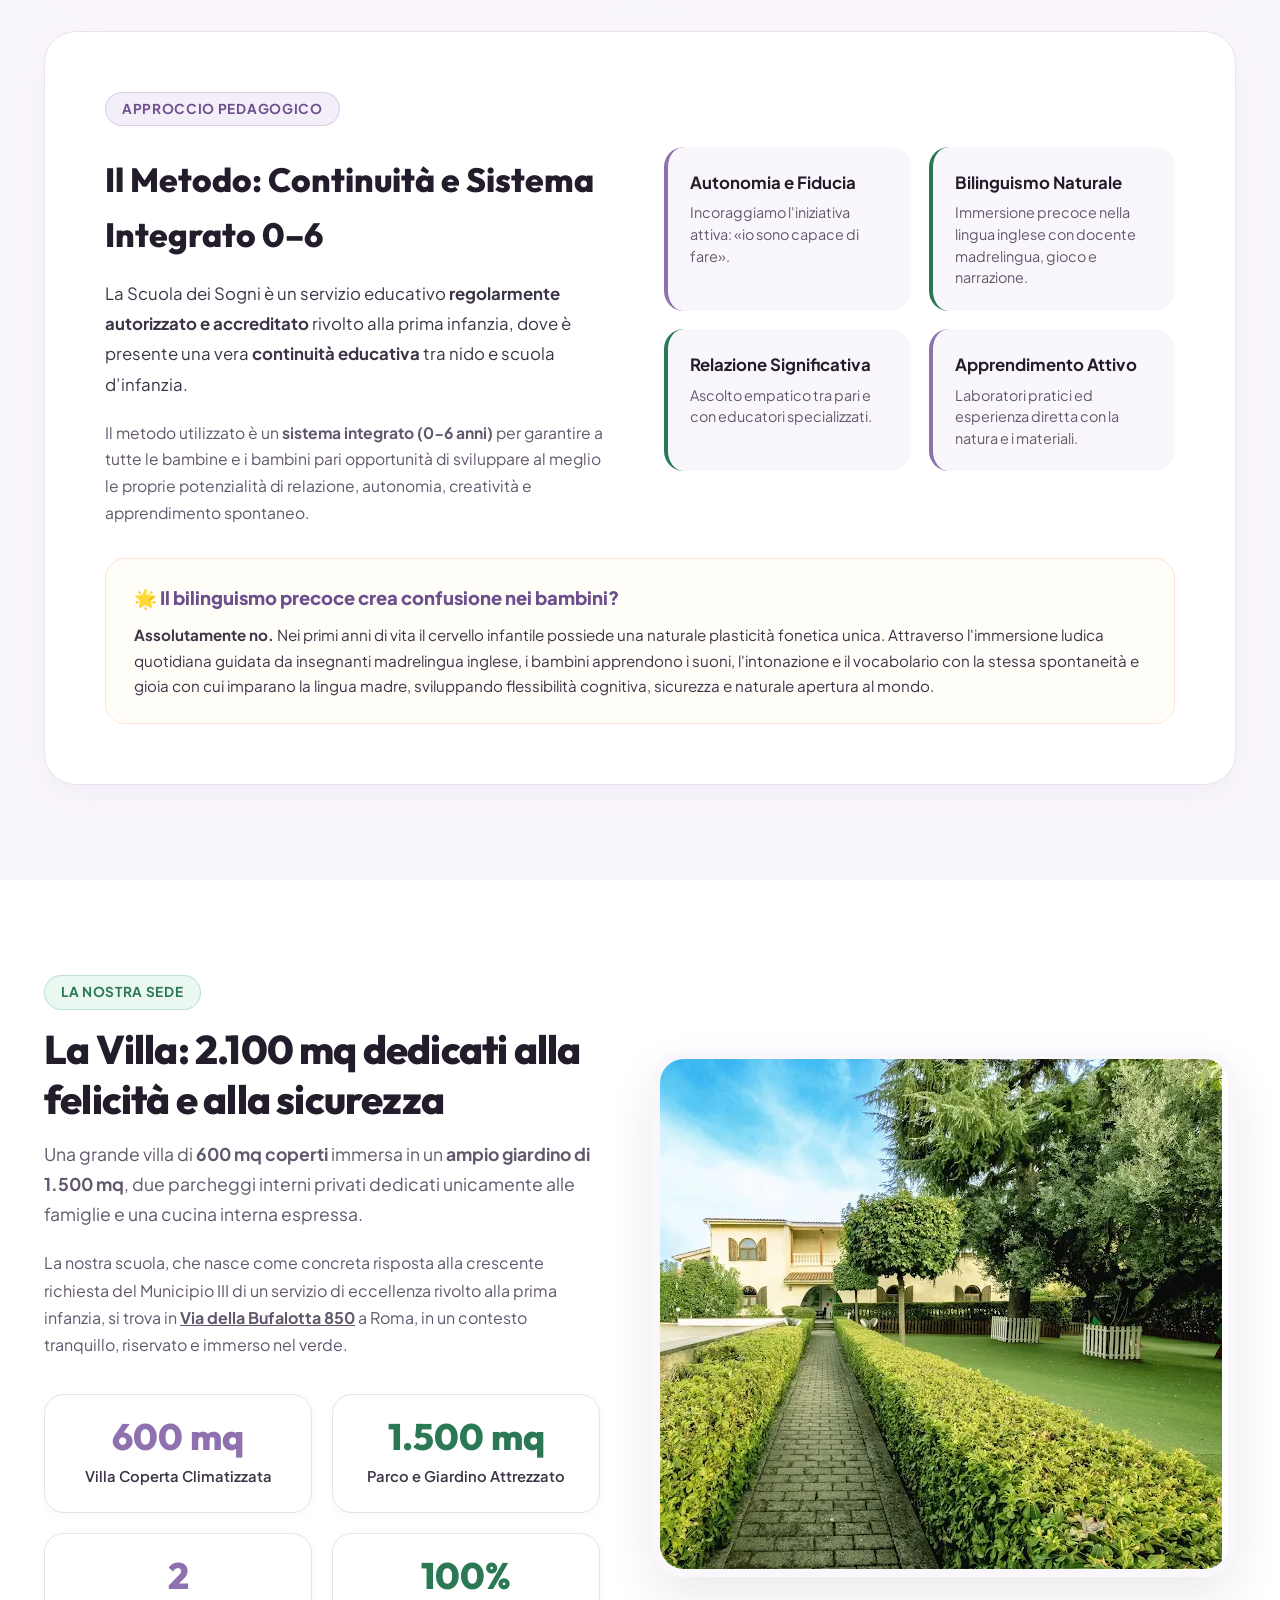
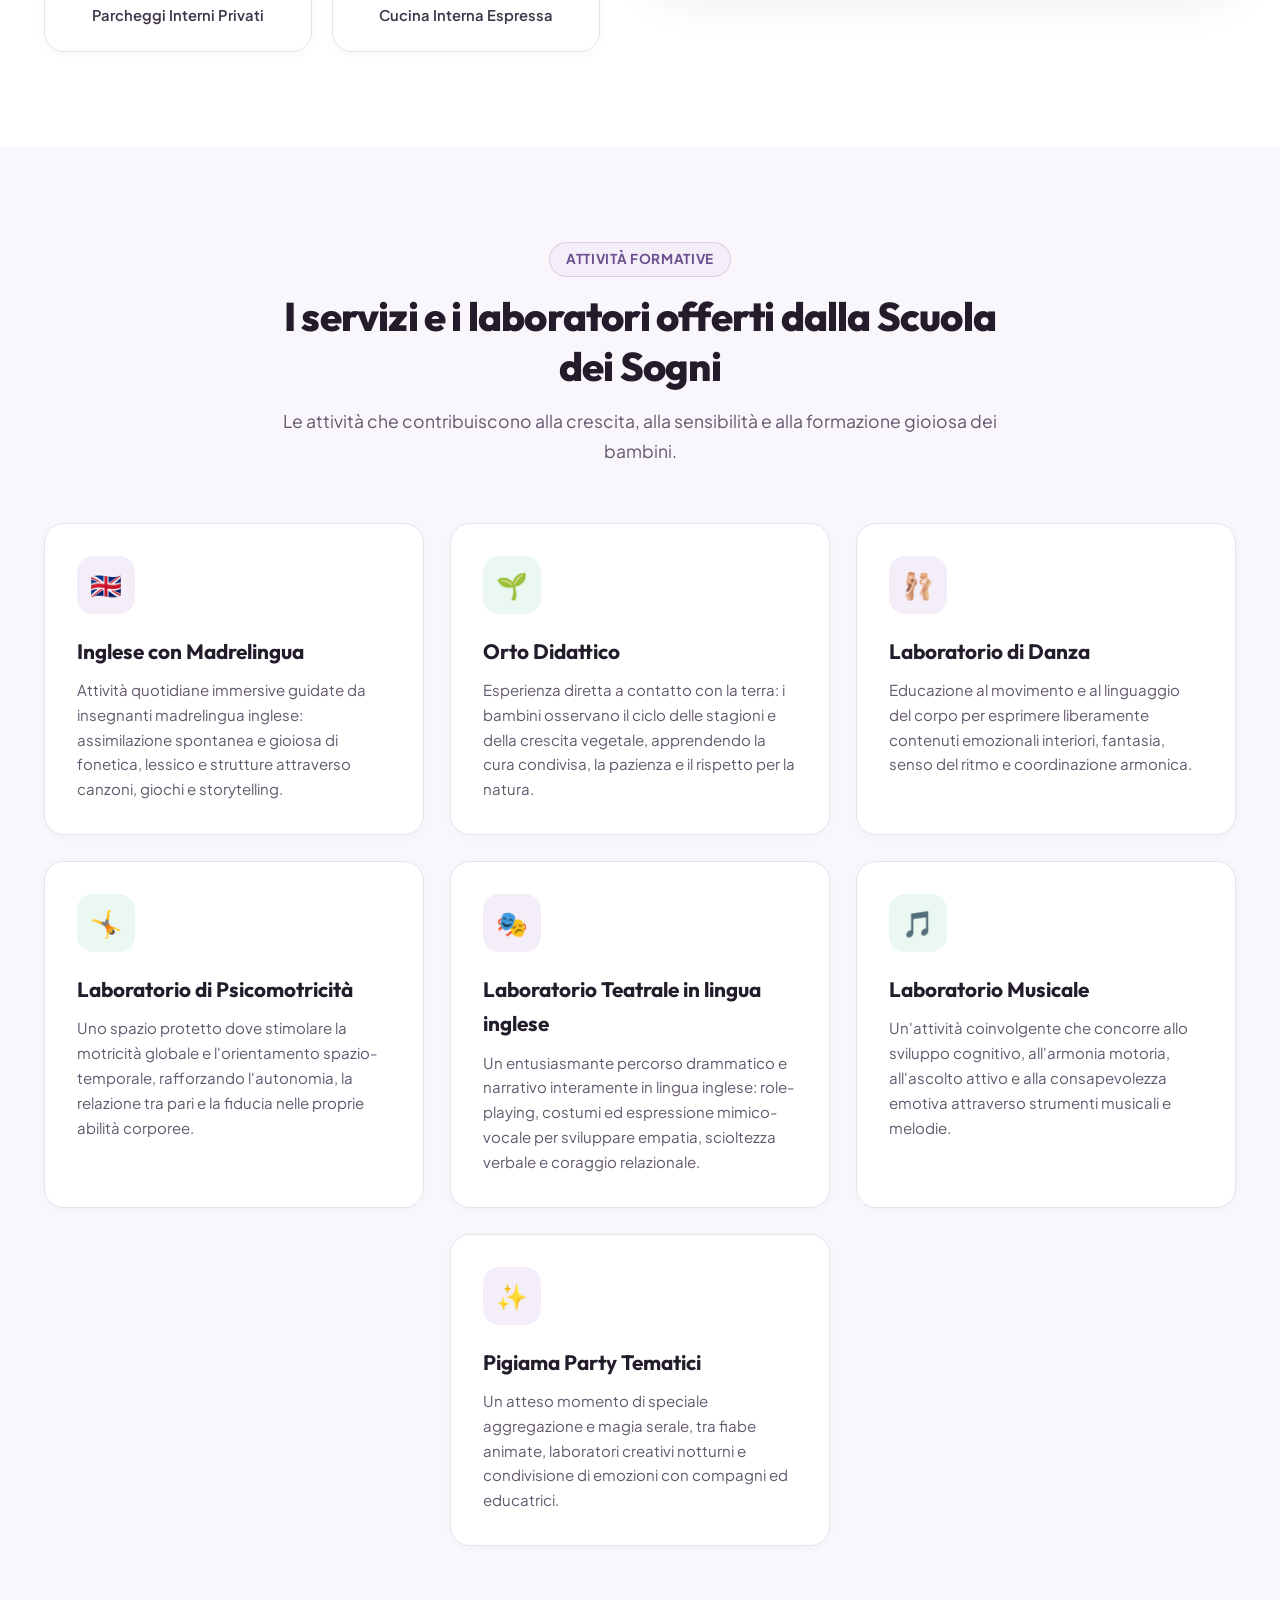
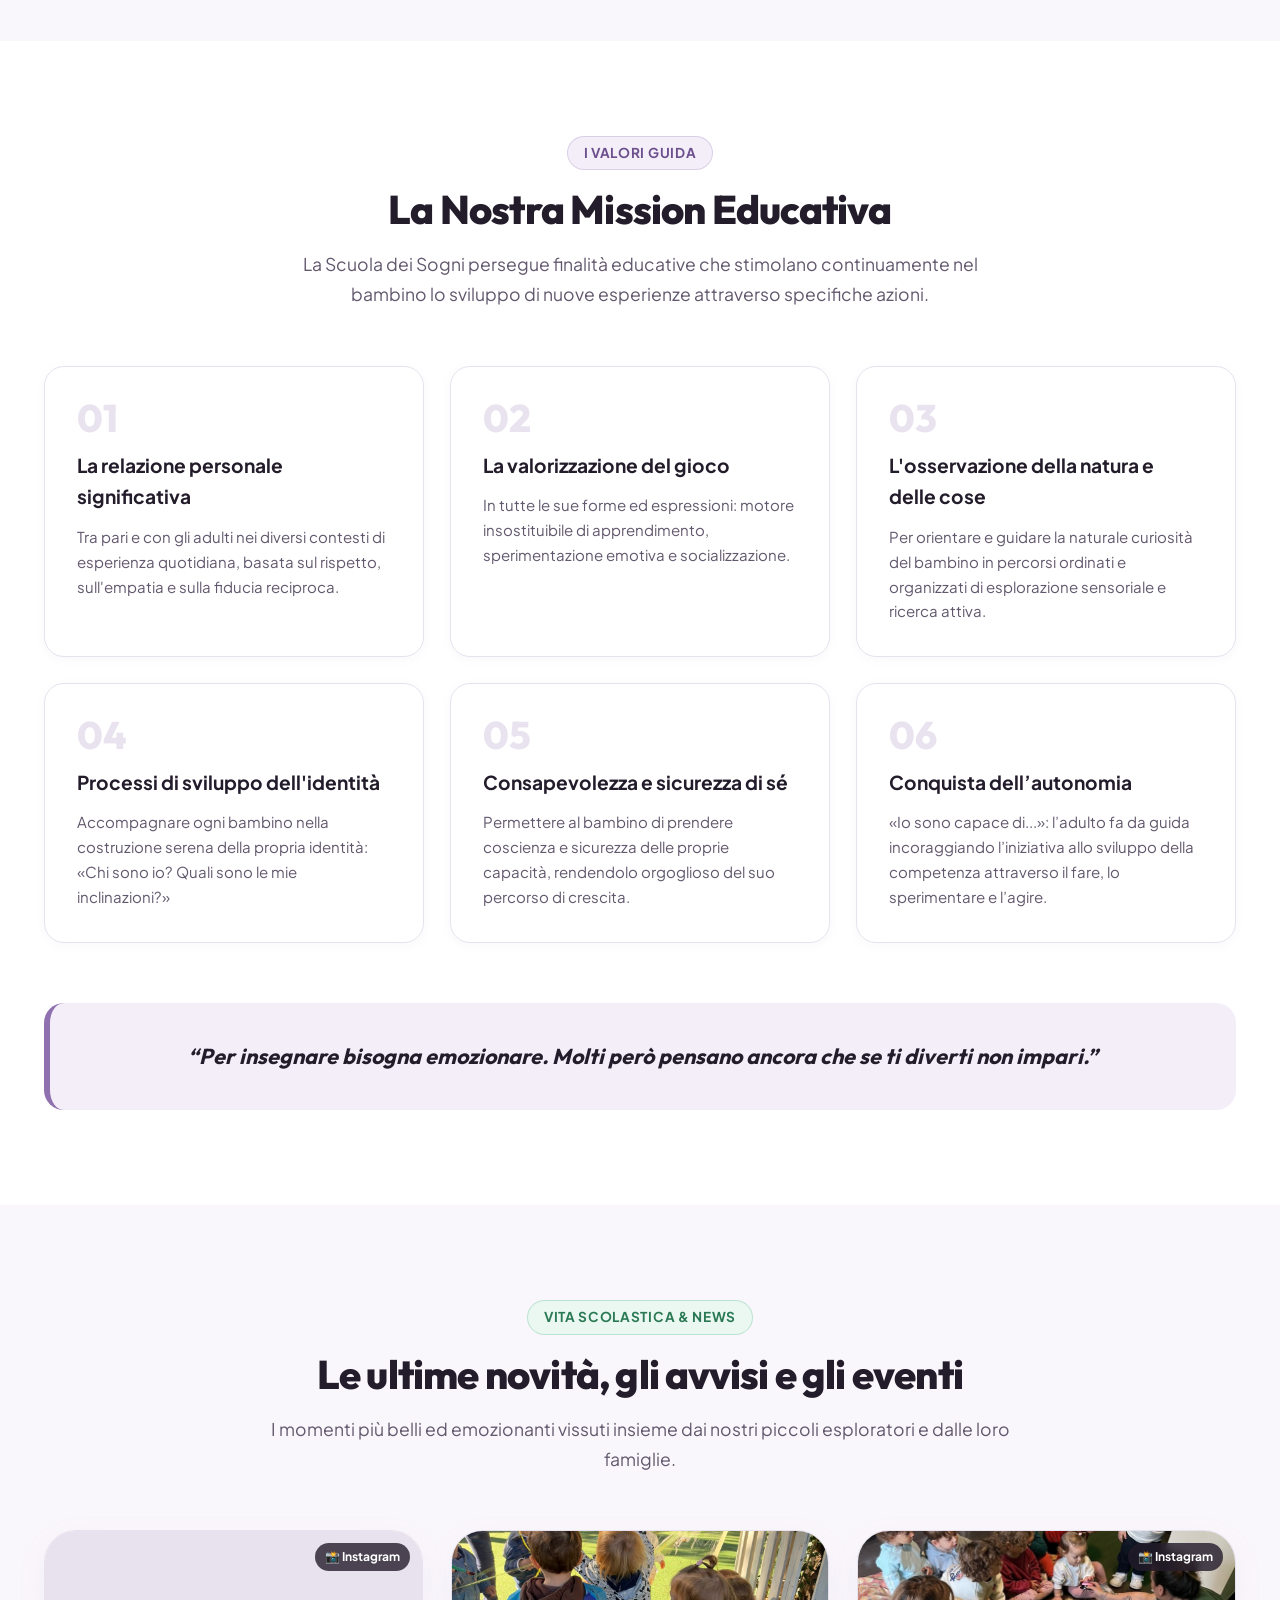
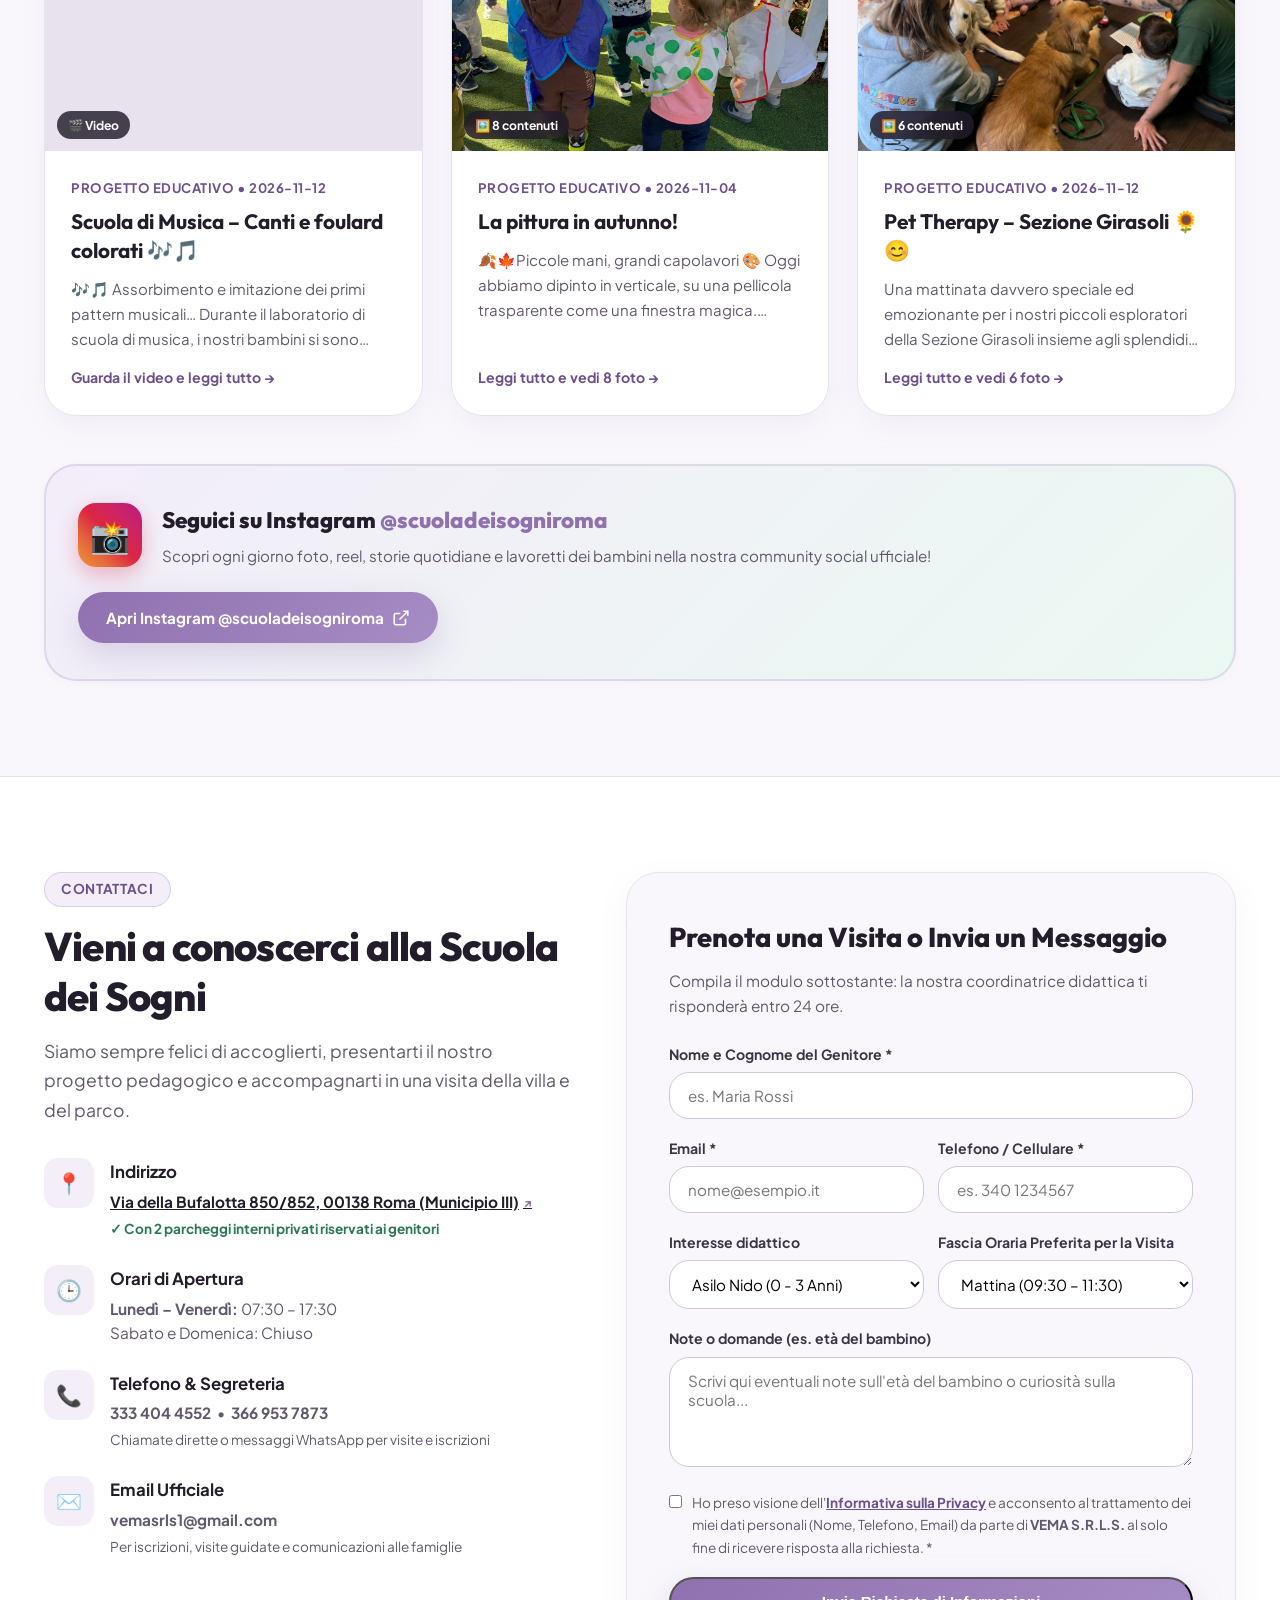
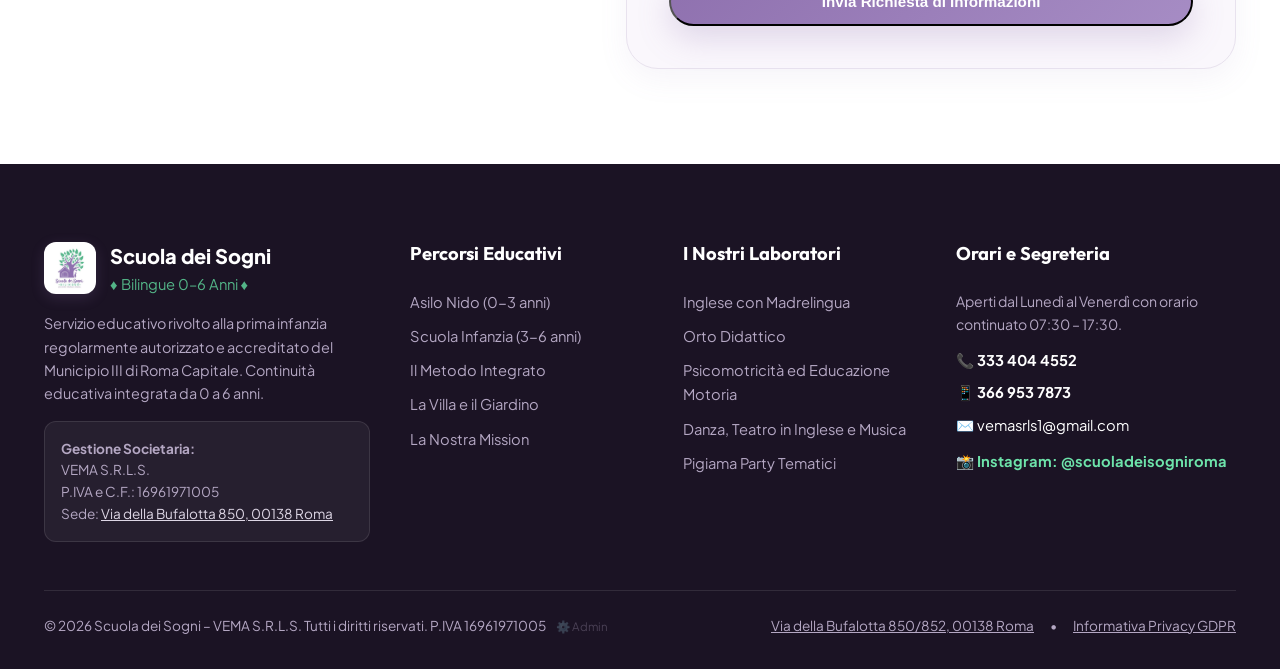
==== commit e3a3cb13: "Add video upload & playback support, remove static Instagram counters, publish Music School video ne" ====
--- a/index.html
+++ b/index.html
@@ -650,7 +650,7 @@
               Seguici su Instagram <span style="color: var(--primary);">@scuoladeisogniroma</span>
             </h3>
             <p style="color: var(--muted); font-size: 0.95rem;">
-              Oltre <strong>74 post</strong> e <strong>340 famiglie</strong> nella nostra community social: scopri foto, reel, storie quotidiane e lavoretti dei bambini!
+              Scopri ogni giorno foto, reel, storie quotidiane e lavoretti dei bambini nella nostra community social ufficiale!
             </p>
           </div>
         </div>
--- a/style.css
+++ b/style.css
@@ -1669,13 +1669,20 @@
   justify-content: center;
   overflow: hidden;
 }
-.news-modal-stage img {
+.news-modal-stage img,
+.news-modal-stage video {
   max-width: 100%;
   max-height: 100%;
   width: 100%;
   height: 100%;
   object-fit: contain;
   background: #1A1423;
+}
+.news-thumb video {
+  width: 100%;
+  height: 100%;
+  object-fit: cover;
+  display: block;
 }
 .news-gallery-arrow {
   position: absolute;
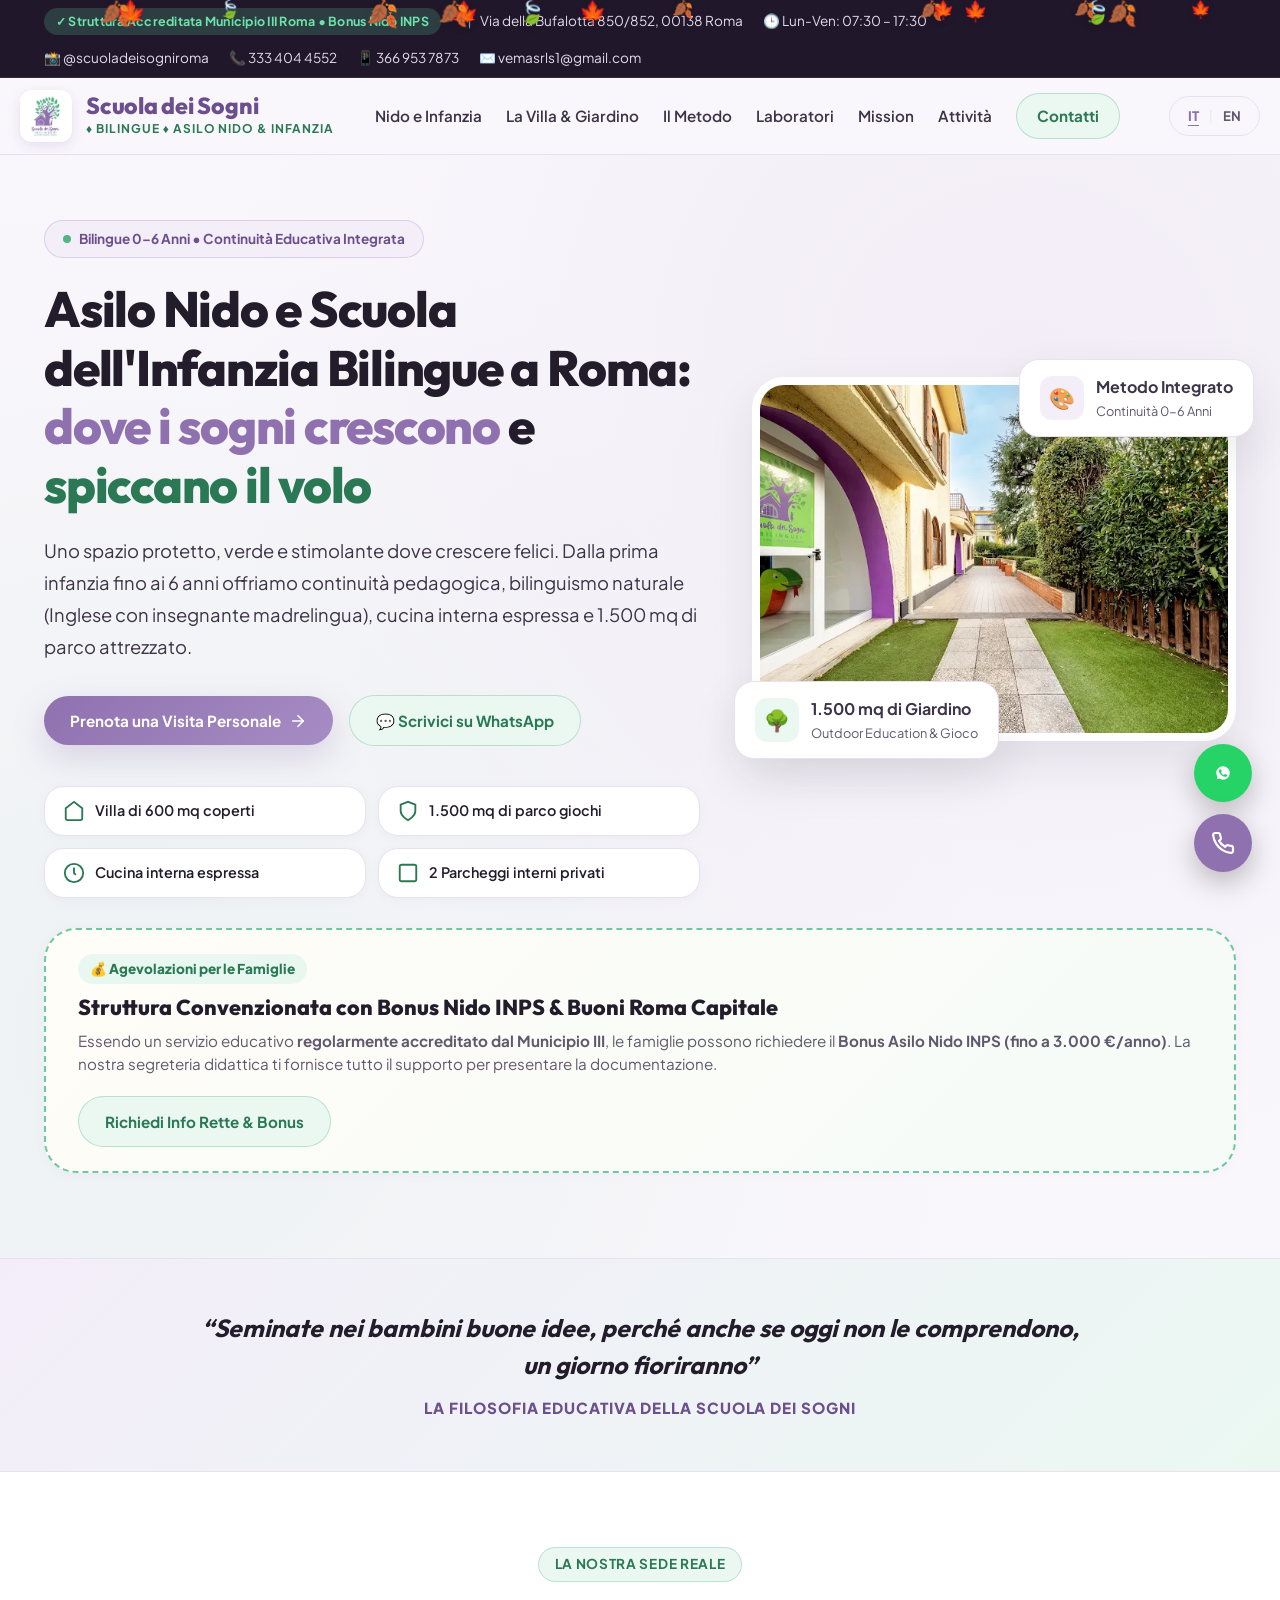
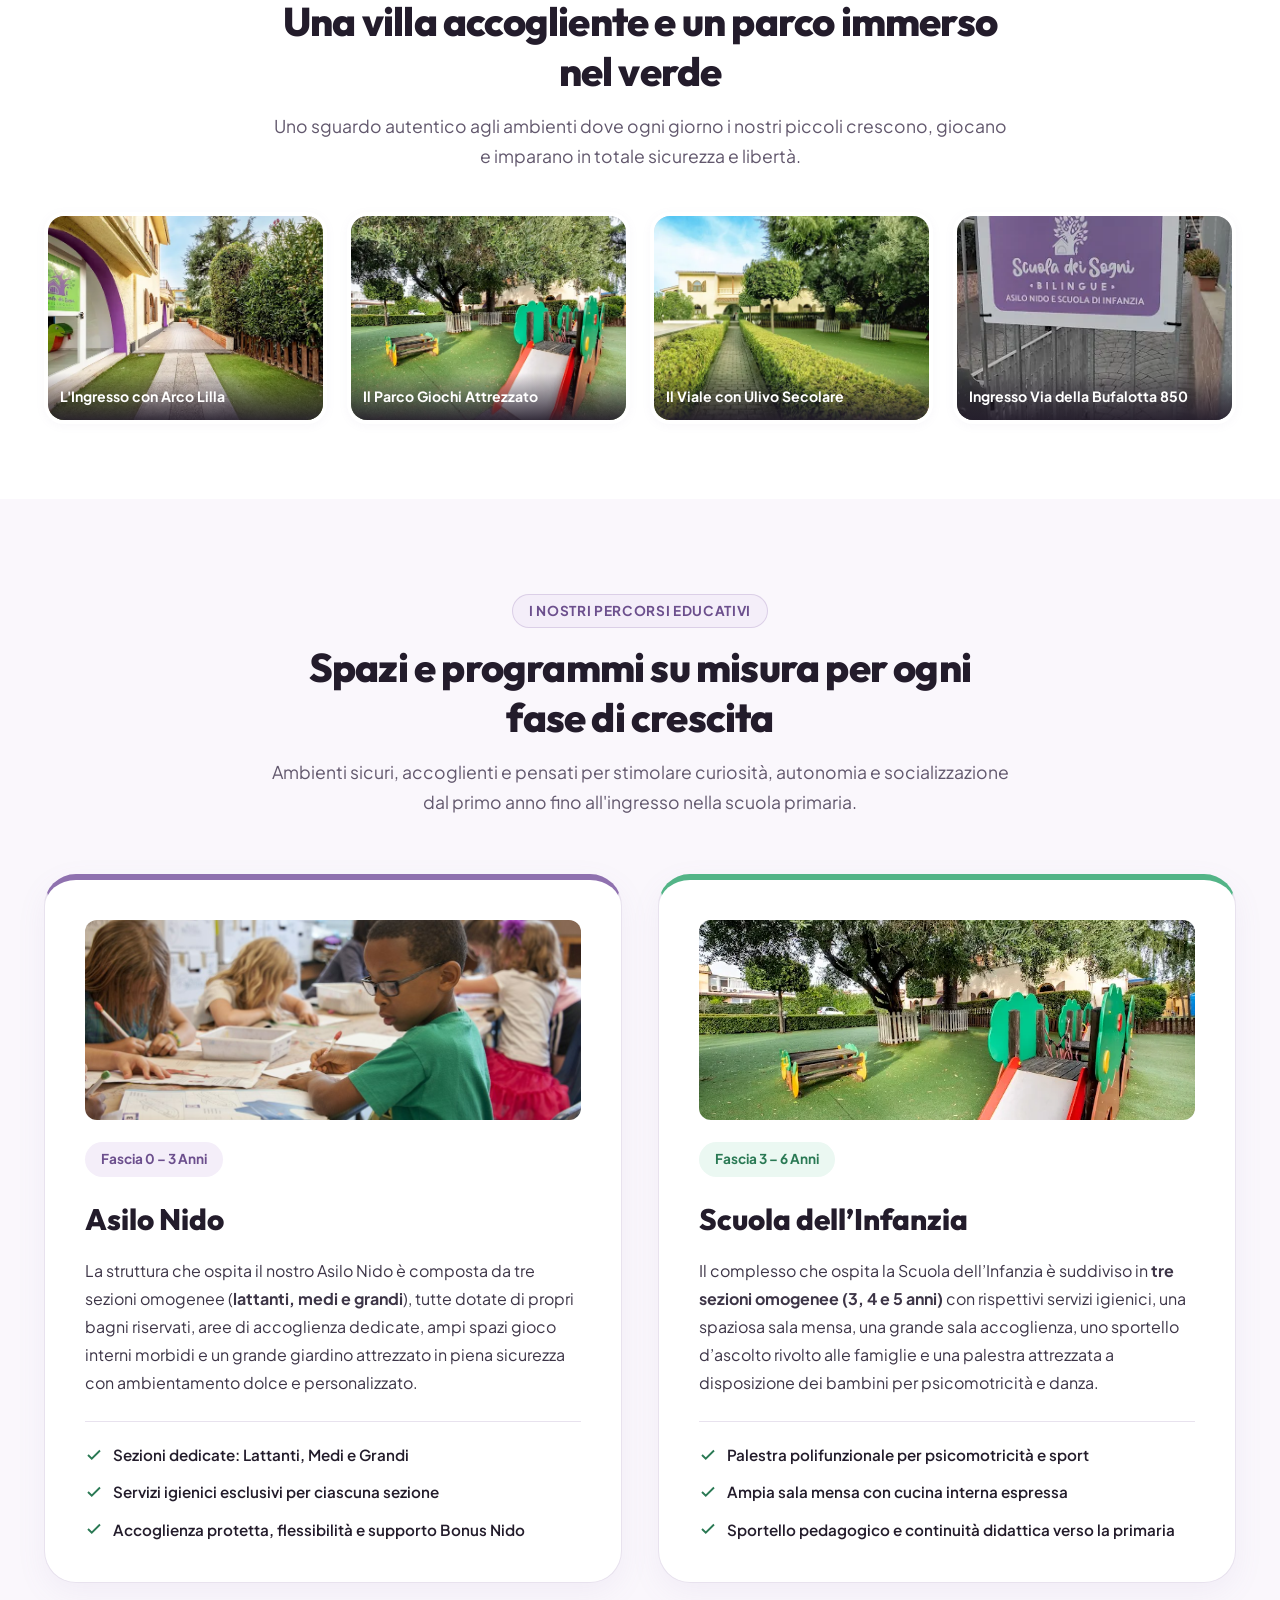
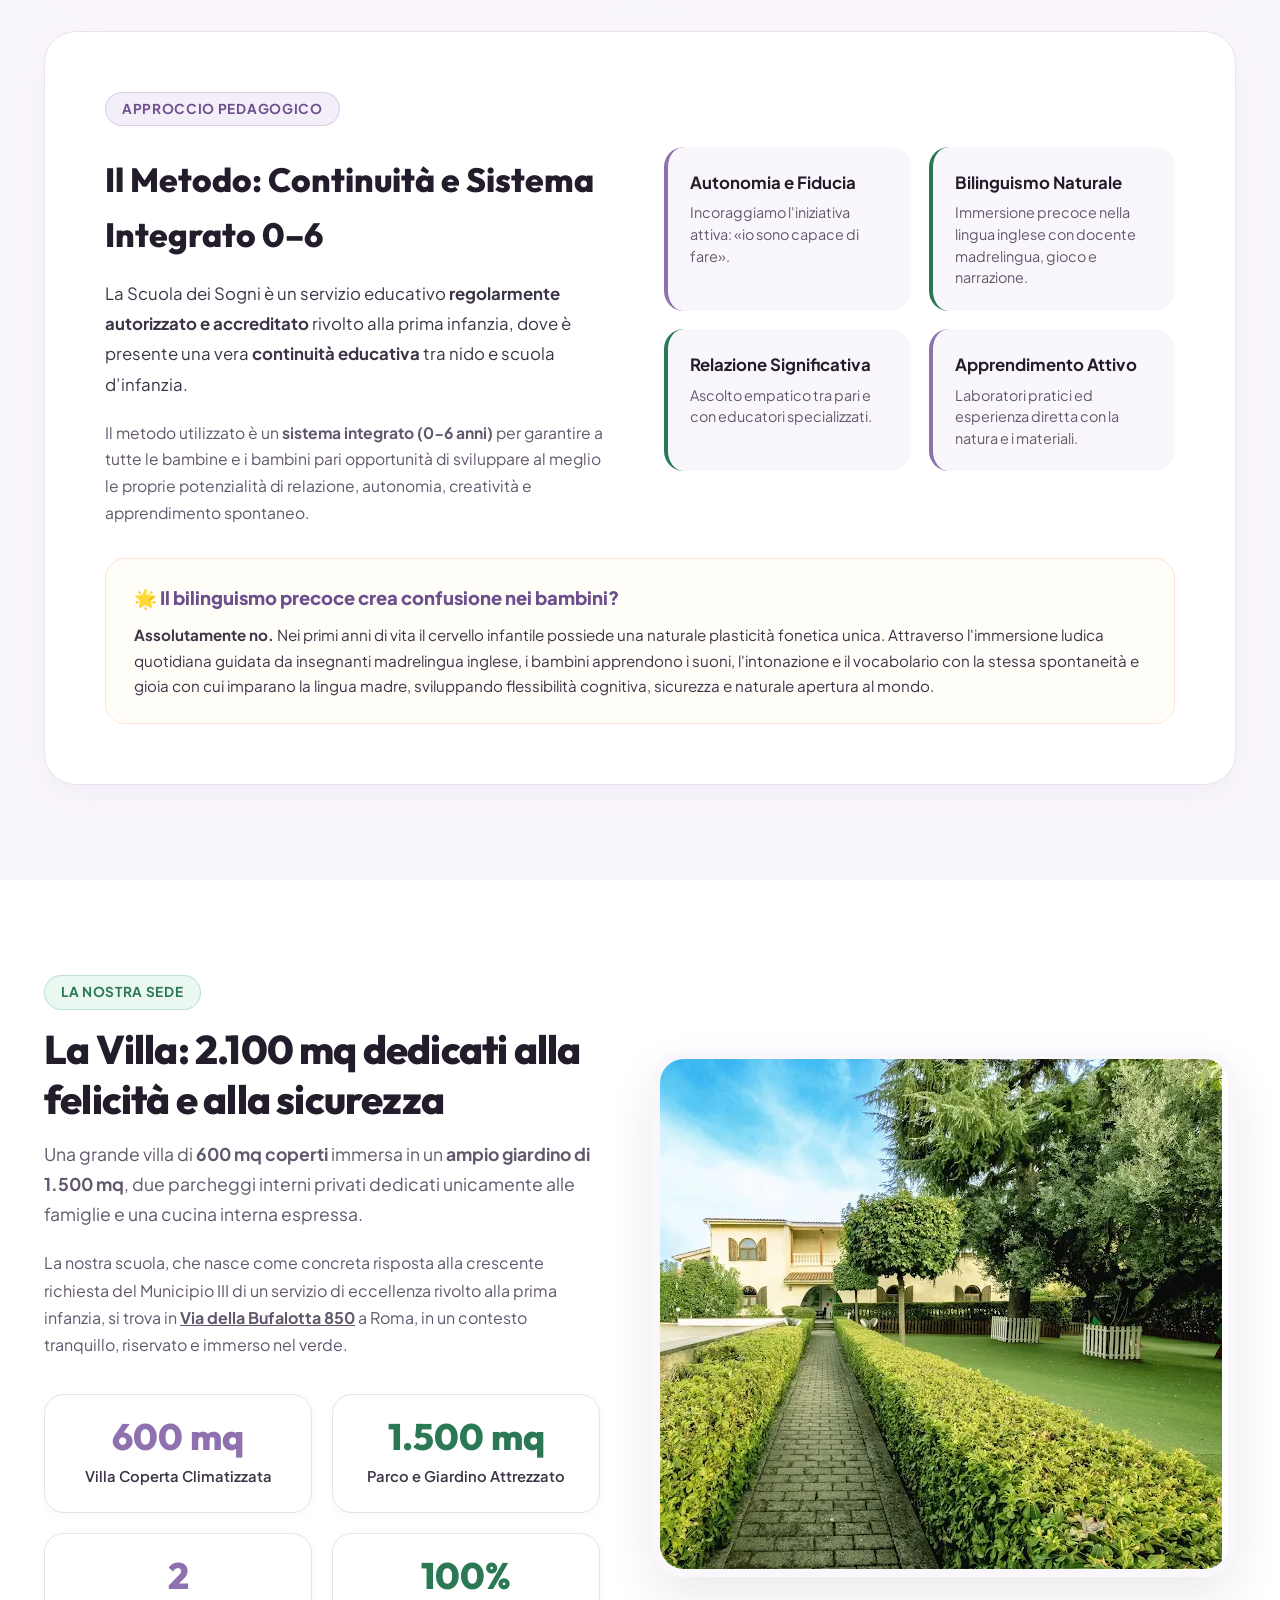
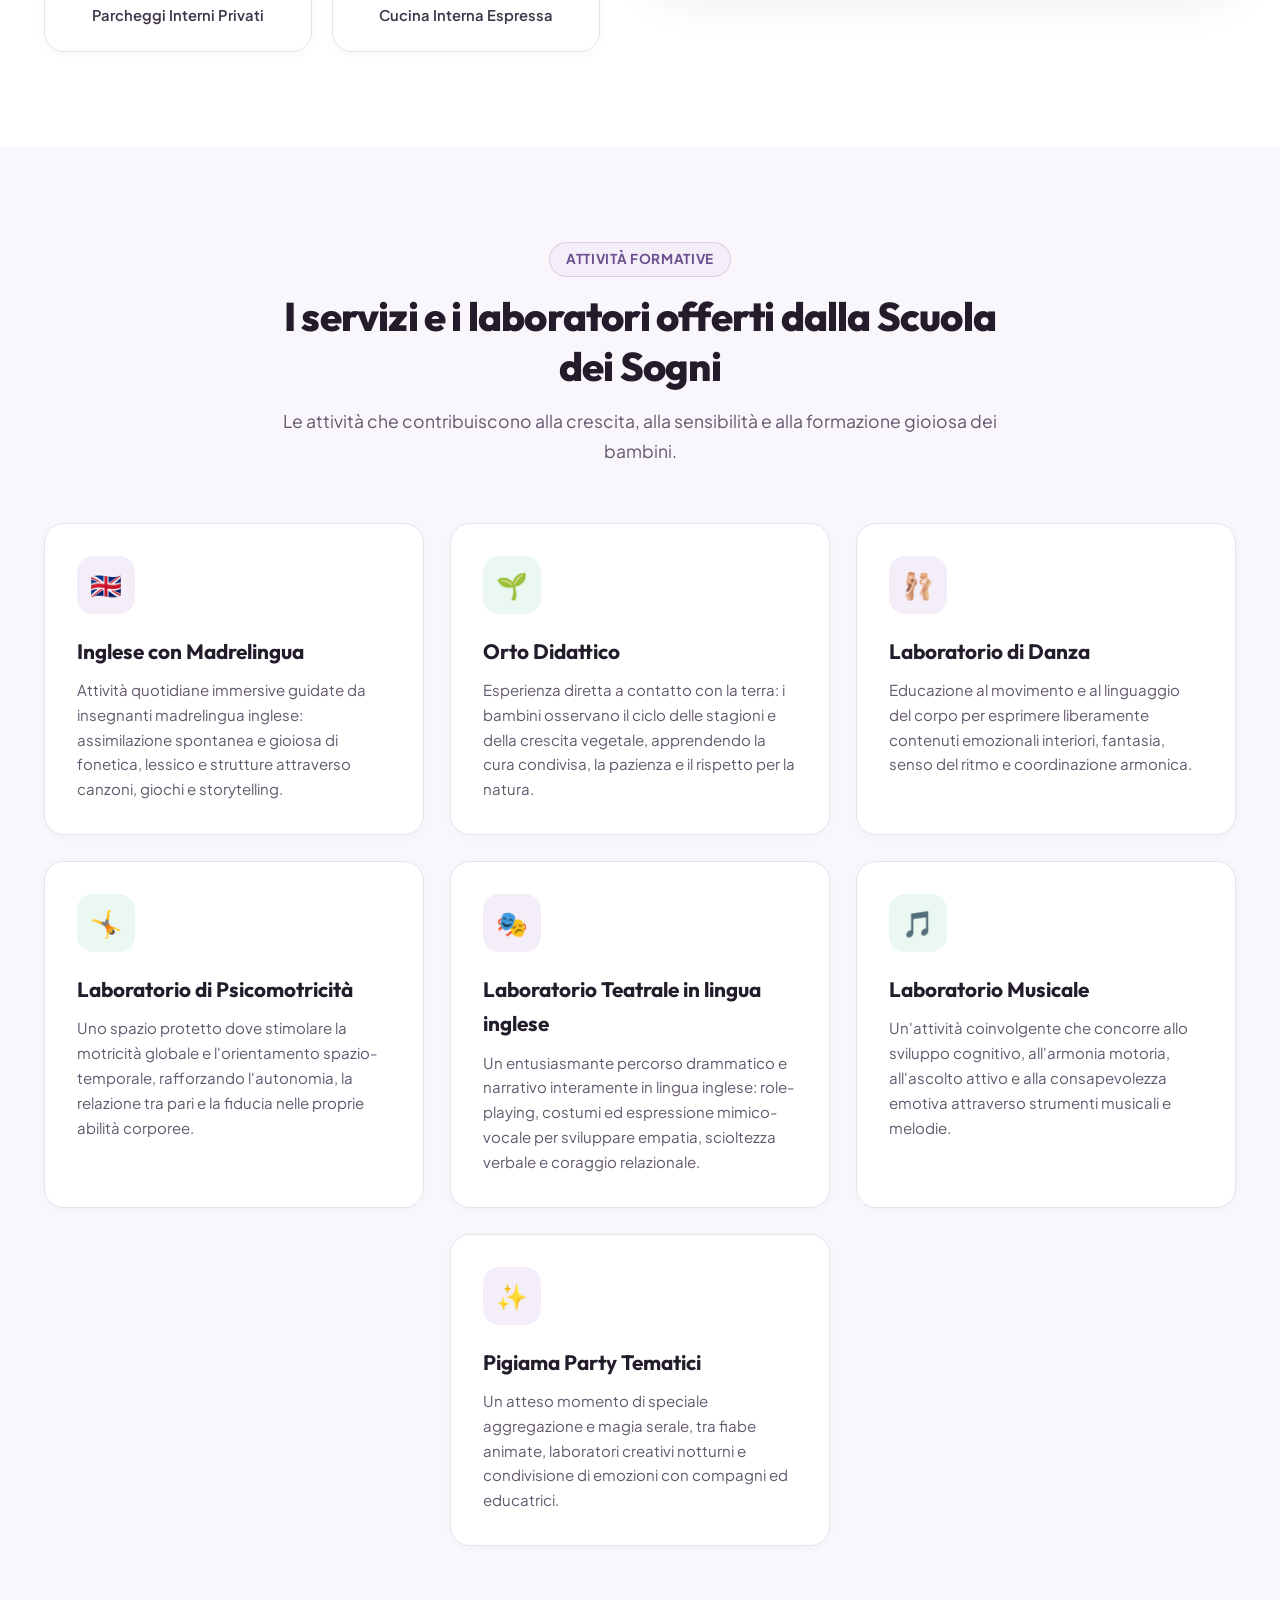
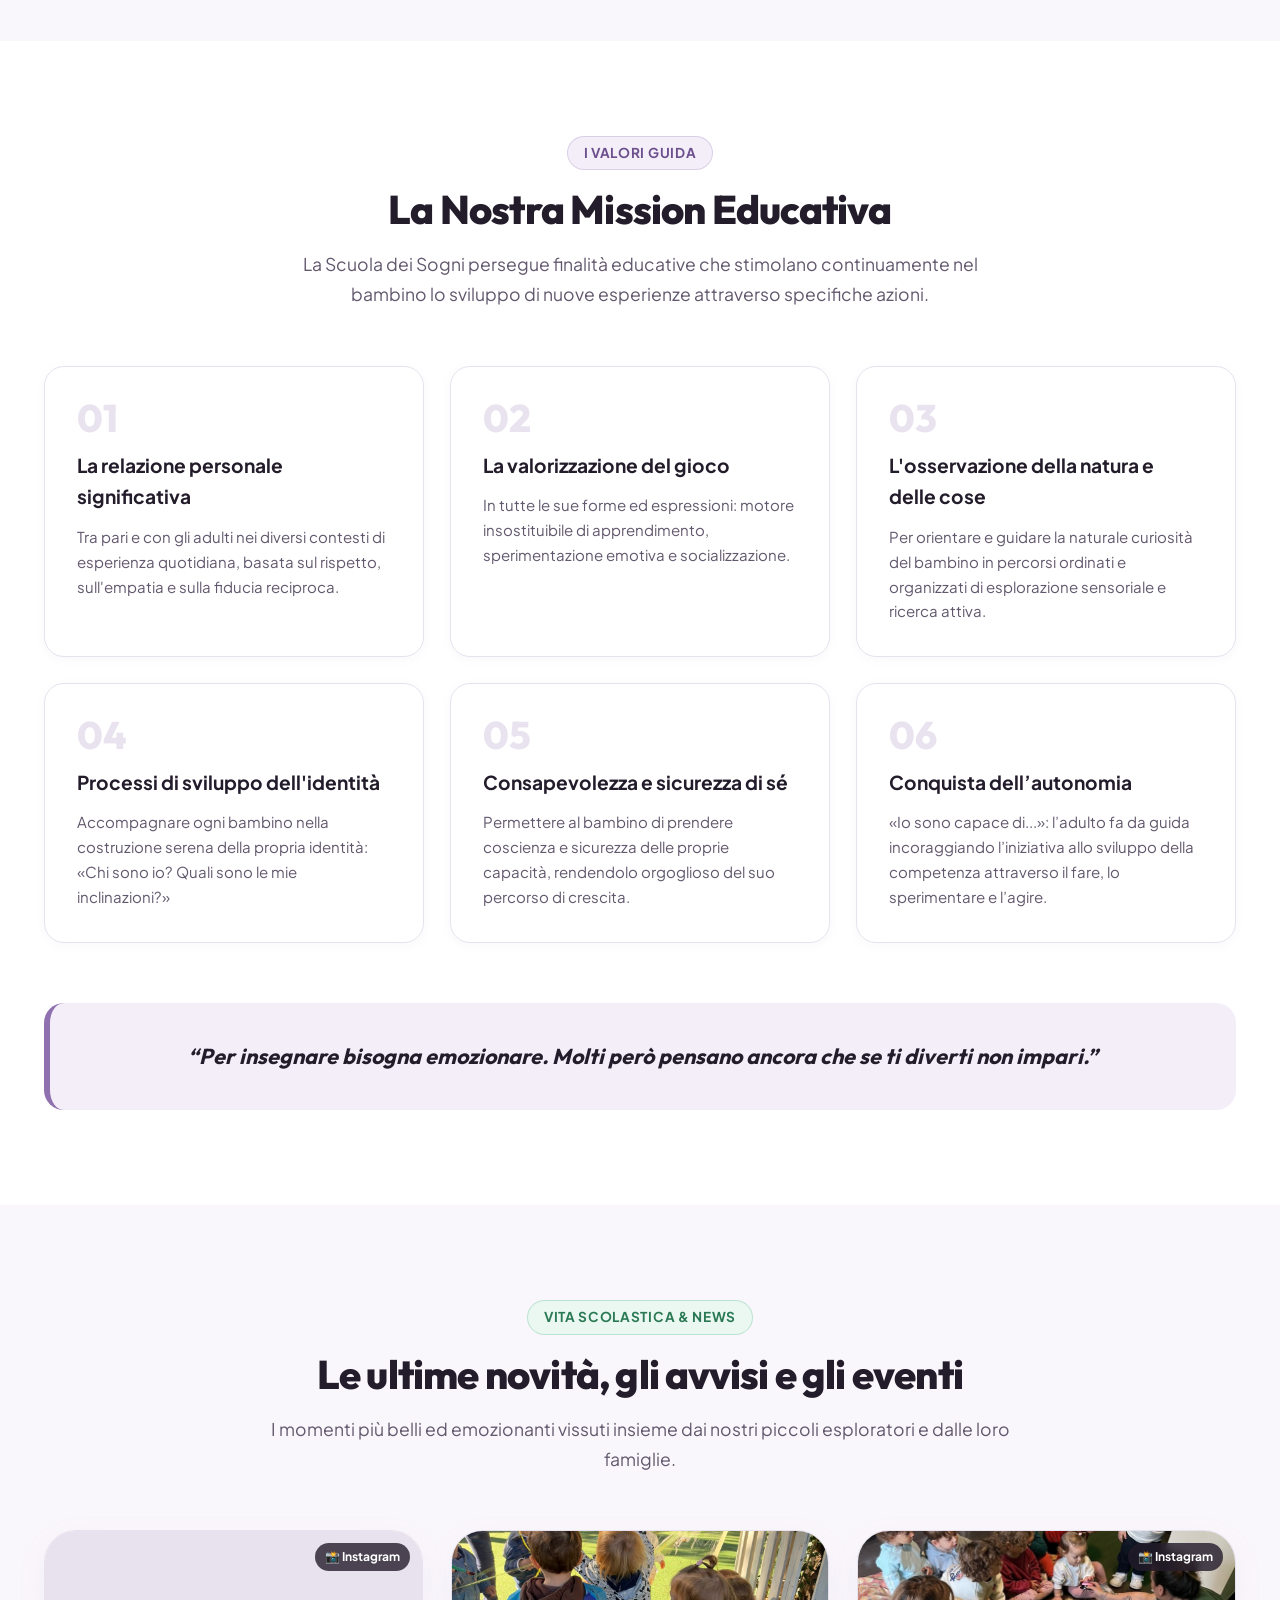
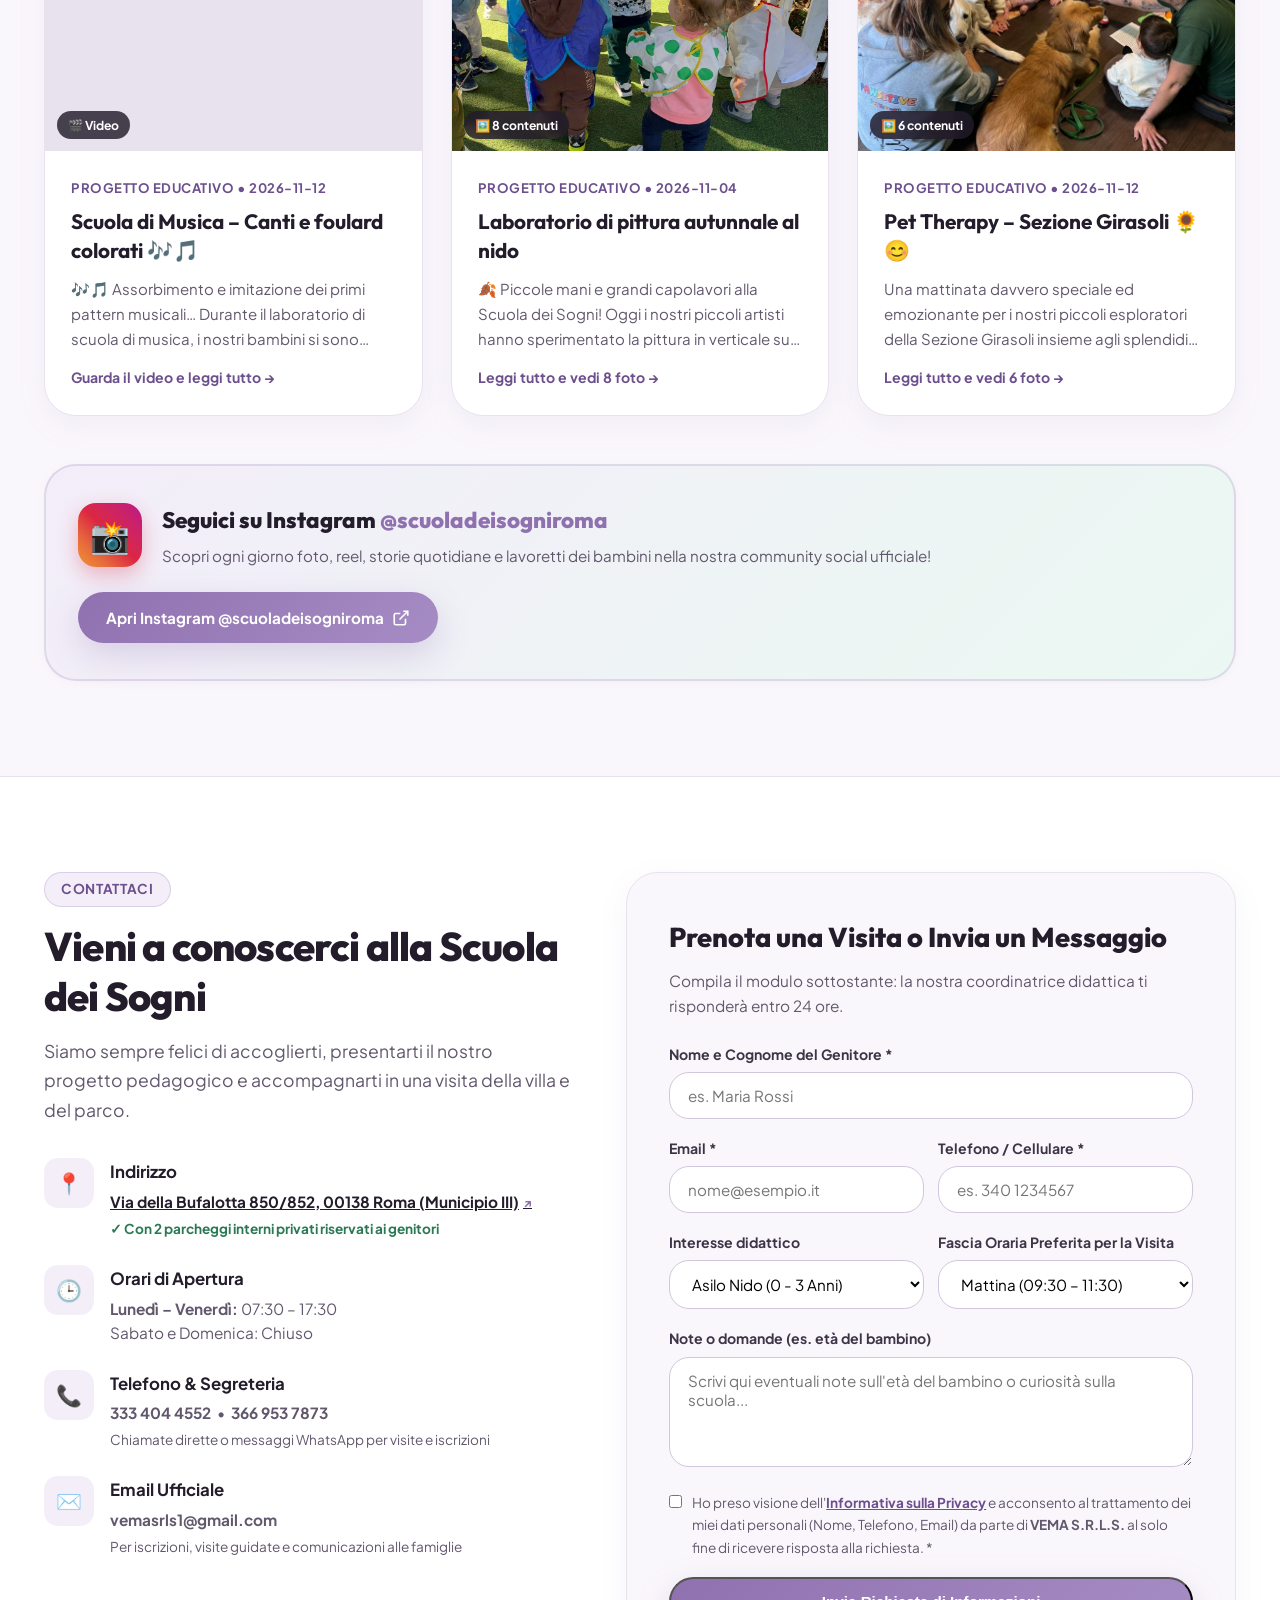
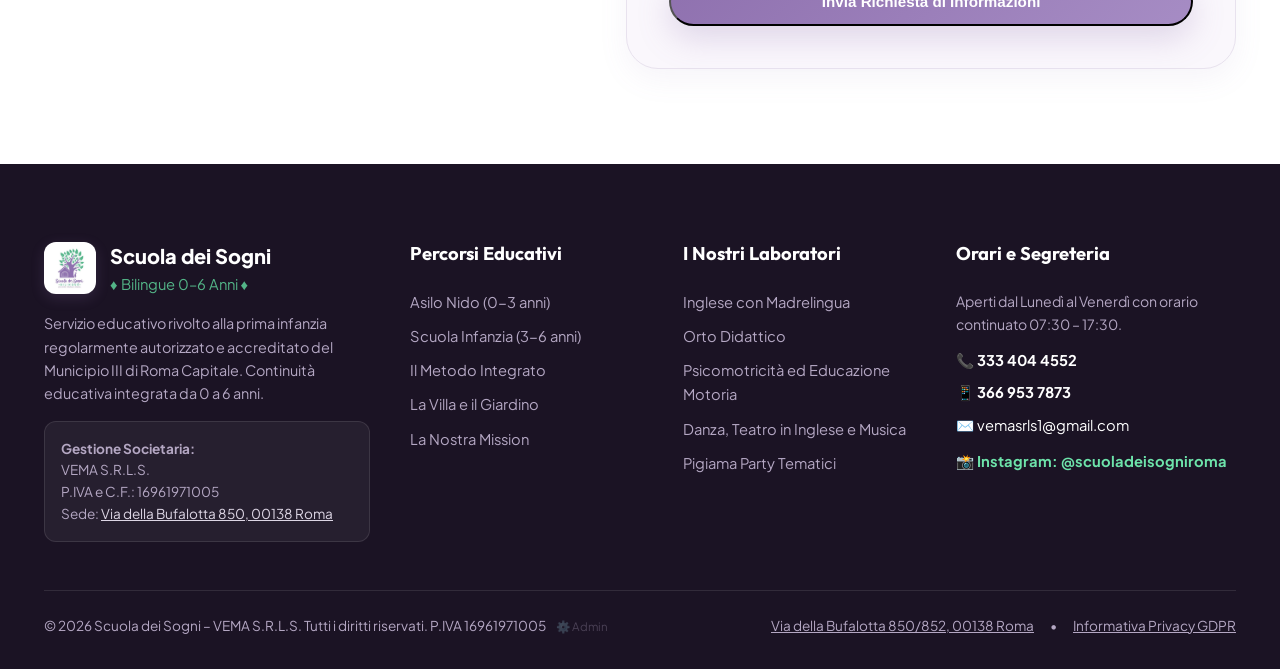
==== commit 23c70884: "Add Seasonal Atmosphere & Event Effects engine with admin panel selector and optional top banner" ====
--- a/index.html
+++ b/index.html
@@ -31,6 +31,7 @@
 
   <!-- Favicon & Stylesheet -->
   <link rel="stylesheet" href="style.css">
+  <link rel="stylesheet" href="seasonal.css?v=1.0">
   <link rel="icon" type="image/jpeg" href="assets/images/logo-scuola-dei-sogni.jpg">
   <link rel="apple-touch-icon" href="assets/images/logo-scuola-dei-sogni.jpg">
 
@@ -952,5 +953,6 @@
   </div>
 
   <script src="script.js?v=2.4"></script>
+  <script src="seasonal.js?v=1.0"></script>
 </body>
 </html>
--- a/seasonal.css
+++ b/seasonal.css
@@ -0,0 +1,207 @@
+/* ==========================================================================
+   SCUOLA DEI SOGNI — Motore Effetti Stagionali & Banner Eventi
+   Elegante, leggero (GPU-accelerato), accessibile (pointer-events: none)
+   ========================================================================== */
+
+.seasonal-container {
+  position: fixed;
+  top: 0;
+  left: 0;
+  width: 100vw;
+  height: 100vh;
+  pointer-events: none !important;
+  z-index: 9998;
+  overflow: hidden;
+}
+
+.seasonal-particle {
+  position: absolute;
+  pointer-events: none !important;
+  user-select: none;
+  line-height: 1;
+  will-change: transform, opacity;
+  filter: drop-shadow(0 2px 4px rgba(0, 0, 0, 0.08));
+}
+
+/* --- Animazione 1: Caduta Morbida con Oscillazione (Foglie, Neve, Petali, Coriandoli) --- */
+@keyframes seasonalFall {
+  0% {
+    transform: translate3d(0, -50px, 0) rotate(0deg) scale(0.9);
+    opacity: 0;
+  }
+  10% {
+    opacity: var(--particle-opacity, 0.7);
+  }
+  85% {
+    opacity: var(--particle-opacity, 0.7);
+  }
+  100% {
+    transform: translate3d(var(--sway-x, 80px), 105vh, 0) rotate(var(--rot-end, 360deg)) scale(1.05);
+    opacity: 0;
+  }
+}
+
+/* --- Animazione 2: Salita Fluttuante verso l'alto (Bolle di sapone, Palloncini Open Day) --- */
+@keyframes seasonalRise {
+  0% {
+    transform: translate3d(0, 105vh, 0) scale(0.85);
+    opacity: 0;
+  }
+  12% {
+    opacity: var(--particle-opacity, 0.65);
+  }
+  88% {
+    opacity: var(--particle-opacity, 0.65);
+  }
+  100% {
+    transform: translate3d(var(--sway-x, -60px), -60px, 0) scale(1.1);
+    opacity: 0;
+  }
+}
+
+/* --- Animazione 3: Lucciole & Stelline Brillanti (Notte dei Sogni) --- */
+@keyframes seasonalSparkle {
+  0% {
+    transform: translate3d(0, 0, 0) scale(0.6);
+    opacity: 0.1;
+  }
+  50% {
+    transform: translate3d(var(--sway-x, 30px), var(--sway-y, -40px), 0) scale(1.25);
+    opacity: var(--particle-opacity, 0.85);
+  }
+  100% {
+    transform: translate3d(calc(var(--sway-x, 30px) * 2), calc(var(--sway-y, -40px) * 2), 0) scale(0.7);
+    opacity: 0.15;
+  }
+}
+
+/* Stili specifici per classe particella */
+.seasonal-particle.mode-fall {
+  animation: seasonalFall var(--fall-duration, 10s) cubic-bezier(0.25, 0.1, 0.25, 1) infinite;
+}
+
+.seasonal-particle.mode-rise {
+  animation: seasonalRise var(--fall-duration, 12s) cubic-bezier(0.25, 0.1, 0.25, 1) infinite;
+}
+
+.seasonal-particle.mode-sparkle {
+  animation: seasonalSparkle var(--fall-duration, 6s) ease-in-out infinite alternate;
+}
+
+/* Bolla di sapone realistica CSS per Estate */
+.bubble-particle {
+  border-radius: 50%;
+  background: radial-gradient(circle at 35% 35%, rgba(255, 255, 255, 0.85) 0%, rgba(255, 255, 255, 0.2) 20%, rgba(143, 211, 244, 0.25) 60%, rgba(214, 169, 255, 0.45) 90%, rgba(255, 255, 255, 0.6) 100%);
+  box-shadow: inset 0 0 10px rgba(255, 255, 255, 0.6), 0 2px 8px rgba(100, 150, 220, 0.2);
+  border: 1px solid rgba(255, 255, 255, 0.45);
+}
+
+/* Fiocco di neve morbido tipo bokeh per Inverno */
+.snow-soft {
+  border-radius: 50%;
+  background: radial-gradient(circle, rgba(255,255,255,0.95) 0%, rgba(255,255,255,0.5) 50%, rgba(255,255,255,0) 80%);
+  filter: blur(1px);
+}
+
+/* --- Banner Superiore Eventi & Open Day (Opzionale) --- */
+.seasonal-banner-bar {
+  background: linear-gradient(135deg, #8F71AF 0%, #6E4F8E 100%);
+  color: #FFFFFF;
+  font-size: 0.88rem;
+  padding: 9px 20px;
+  display: flex;
+  align-items: center;
+  justify-content: center;
+  gap: 16px;
+  position: relative;
+  z-index: 10005;
+  box-shadow: 0 2px 10px rgba(0, 0, 0, 0.08);
+  font-family: inherit;
+  transition: all 0.3s ease;
+}
+
+.seasonal-banner-bar.theme-autumn {
+  background: linear-gradient(135deg, #B5651D 0%, #8C430B 100%);
+}
+.seasonal-banner-bar.theme-halloween {
+  background: linear-gradient(135deg, #D35400 0%, #4A235A 100%);
+}
+.seasonal-banner-bar.theme-christmas {
+  background: linear-gradient(135deg, #A8201A 0%, #143601 100%);
+}
+.seasonal-banner-bar.theme-winter {
+  background: linear-gradient(135deg, #2C5364 0%, #203A43 100%);
+}
+.seasonal-banner-bar.theme-carnival {
+  background: linear-gradient(135deg, #7E57C2 0%, #EC407A 100%);
+}
+.seasonal-banner-bar.theme-spring {
+  background: linear-gradient(135deg, #43A047 0%, #E91E63 100%);
+}
+.seasonal-banner-bar.theme-summer {
+  background: linear-gradient(135deg, #0288D1 0%, #0097A7 100%);
+}
+.seasonal-banner-bar.theme-openday {
+  background: linear-gradient(135deg, #8F71AF 0%, #53B487 100%);
+}
+
+.seasonal-banner-content {
+  display: flex;
+  align-items: center;
+  gap: 12px;
+  flex-wrap: wrap;
+  justify-content: center;
+}
+
+.seasonal-banner-text {
+  font-weight: 600;
+  letter-spacing: 0.2px;
+}
+
+.seasonal-banner-btn {
+  display: inline-flex;
+  align-items: center;
+  gap: 6px;
+  background: #FFFFFF;
+  color: #333333;
+  padding: 4px 14px;
+  border-radius: 999px;
+  font-size: 0.78rem;
+  font-weight: 700;
+  text-decoration: none;
+  box-shadow: 0 2px 6px rgba(0, 0, 0, 0.15);
+  transition: transform 0.2s, background 0.2s;
+  white-space: nowrap;
+}
+
+.seasonal-banner-btn:hover {
+  transform: scale(1.05);
+  background: #FFFDF0;
+}
+
+.seasonal-banner-close {
+  background: transparent;
+  border: none;
+  color: rgba(255, 255, 255, 0.85);
+  font-size: 1.1rem;
+  font-weight: 700;
+  cursor: pointer;
+  padding: 0 6px;
+  line-height: 1;
+  position: absolute;
+  right: 14px;
+  top: 50%;
+  transform: translateY(-50%);
+  transition: color 0.2s;
+}
+
+.seasonal-banner-close:hover {
+  color: #FFFFFF;
+}
+
+/* Riduzione del movimento per accessibilità */
+@media (prefers-reduced-motion: reduce) {
+  .seasonal-container {
+    display: none !important;
+  }
+}
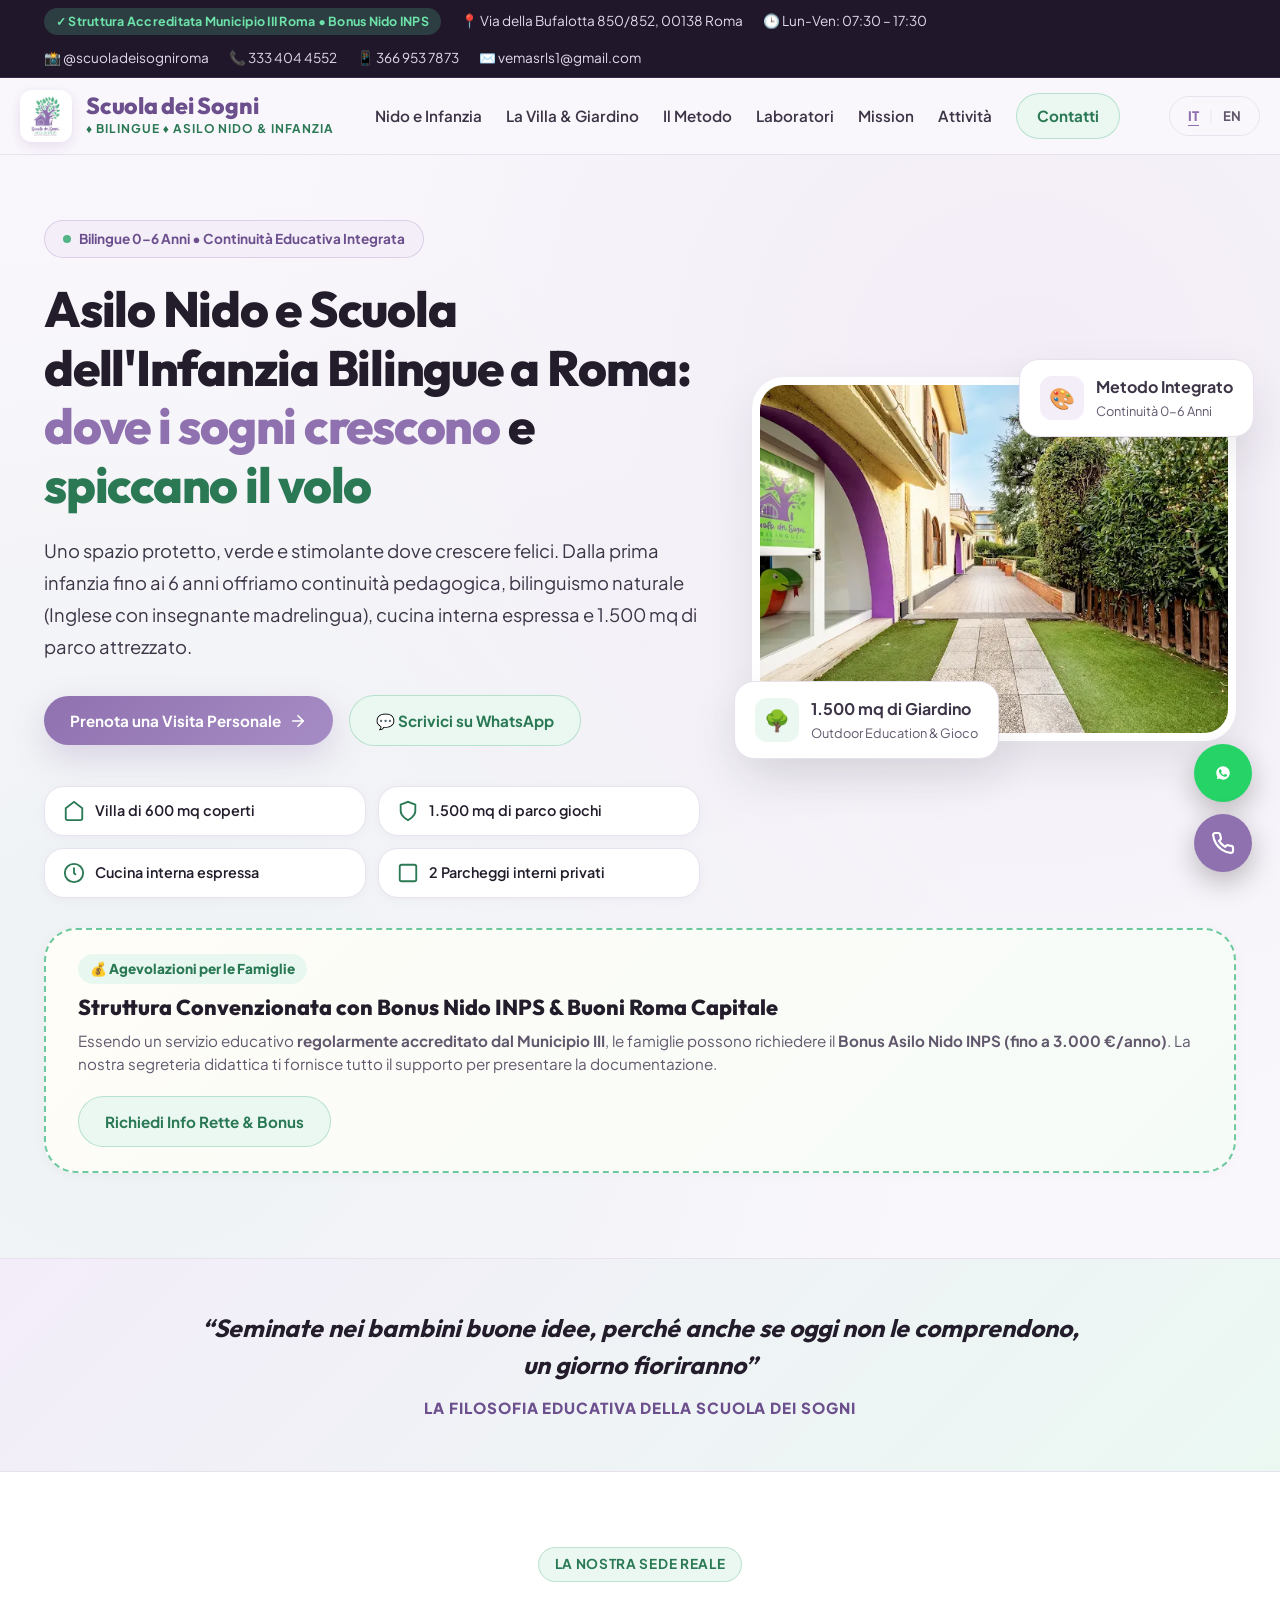
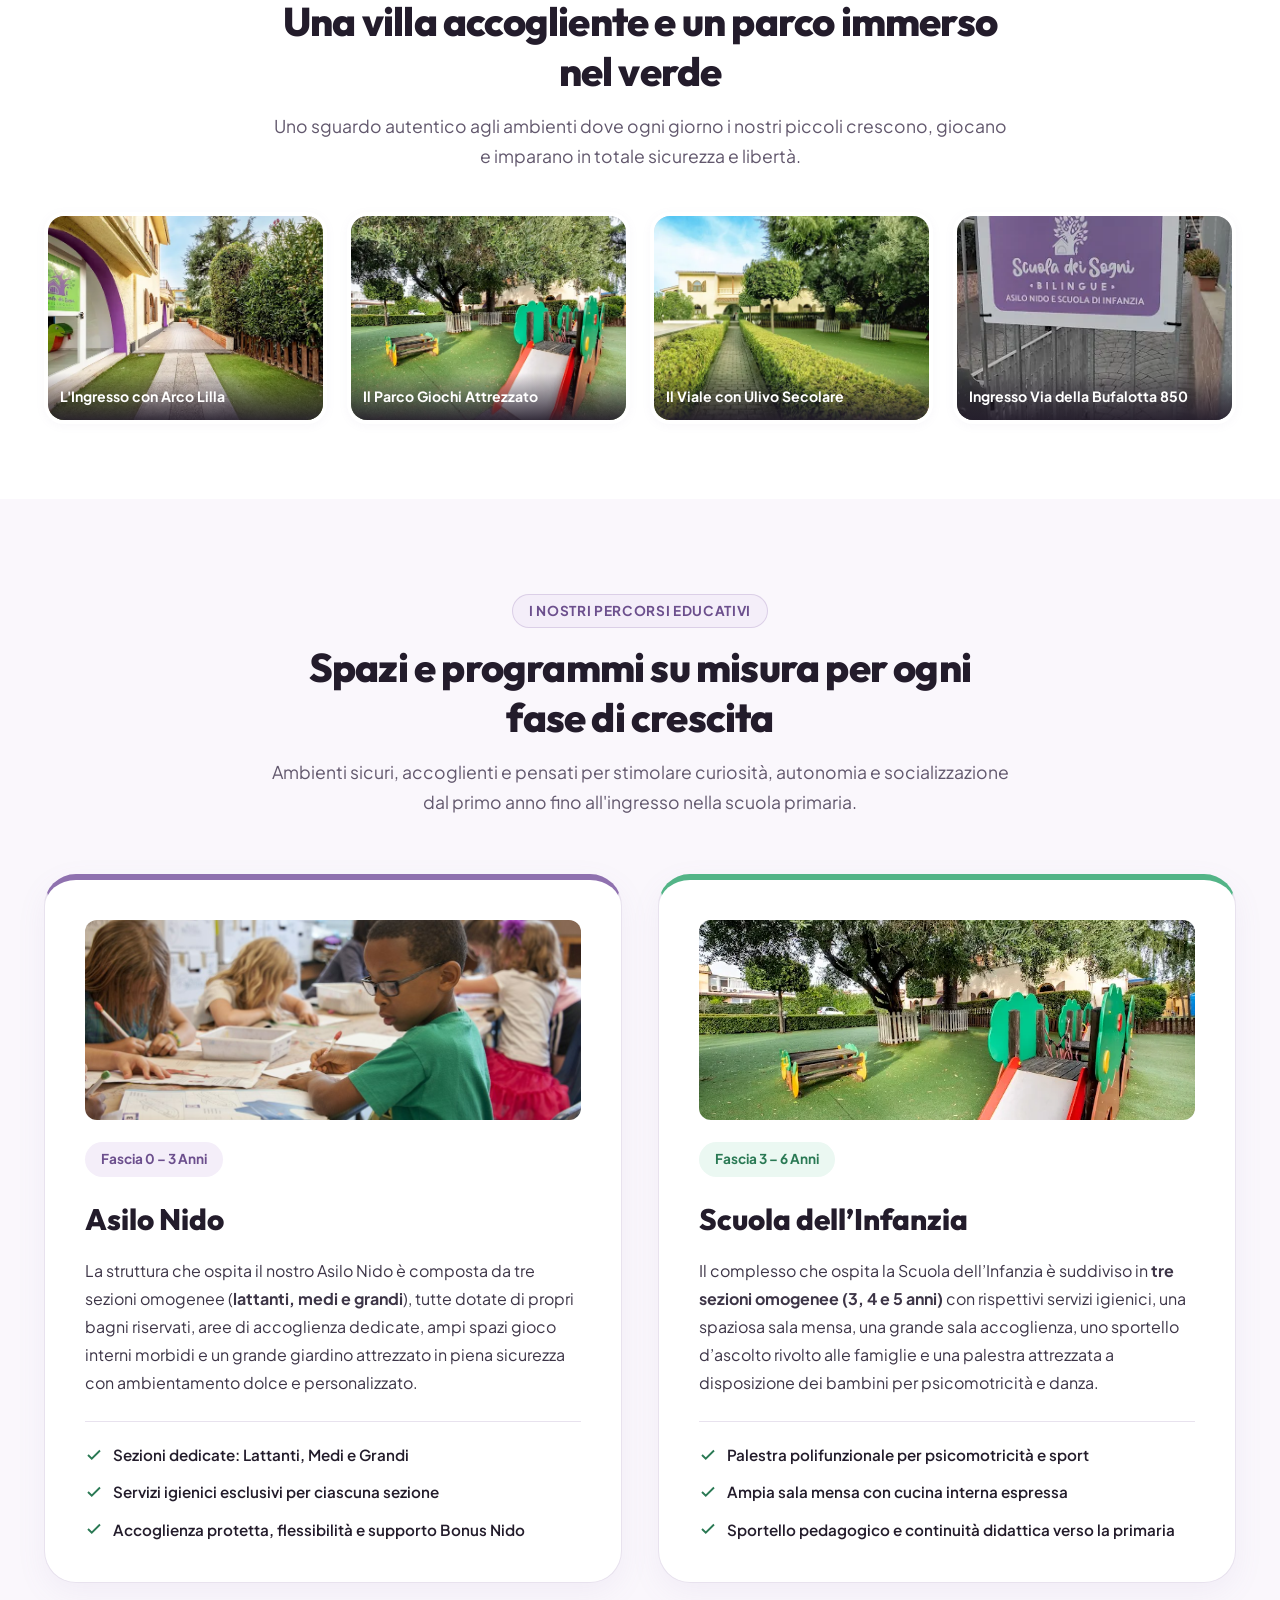
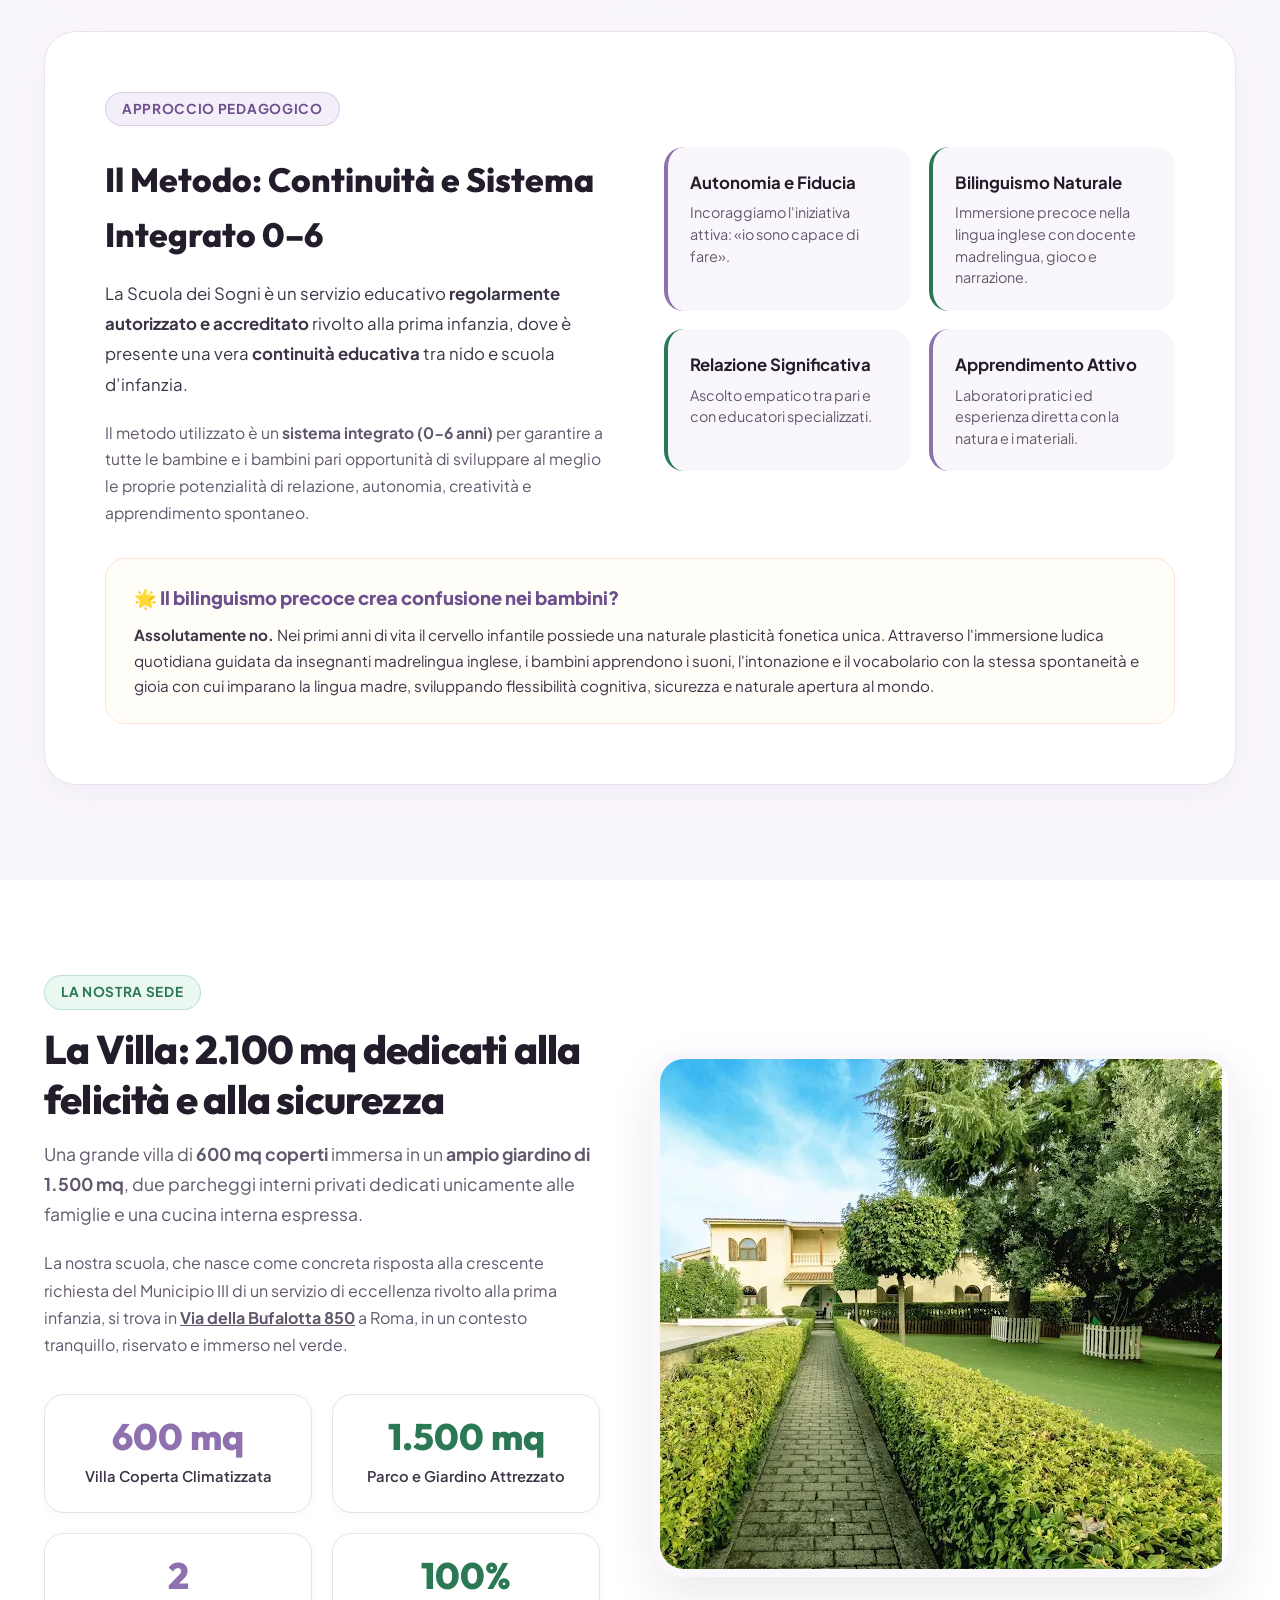
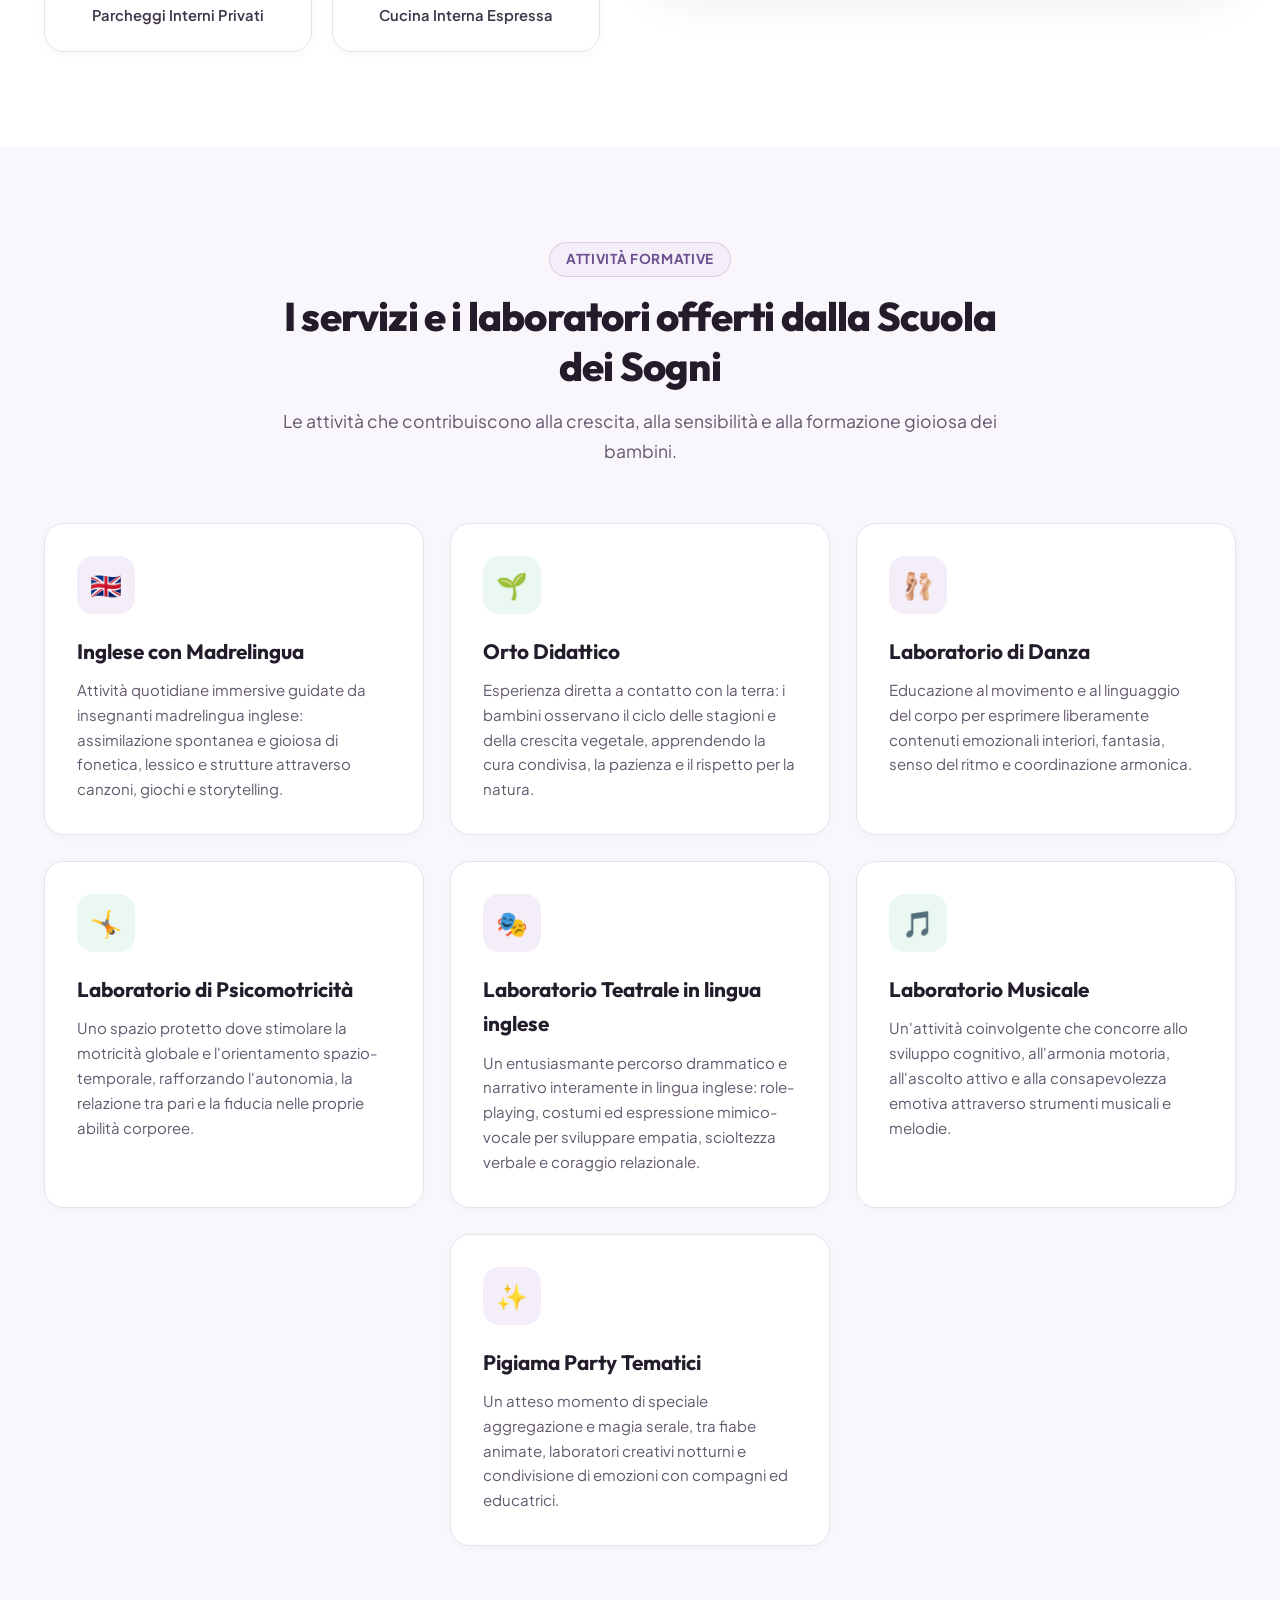
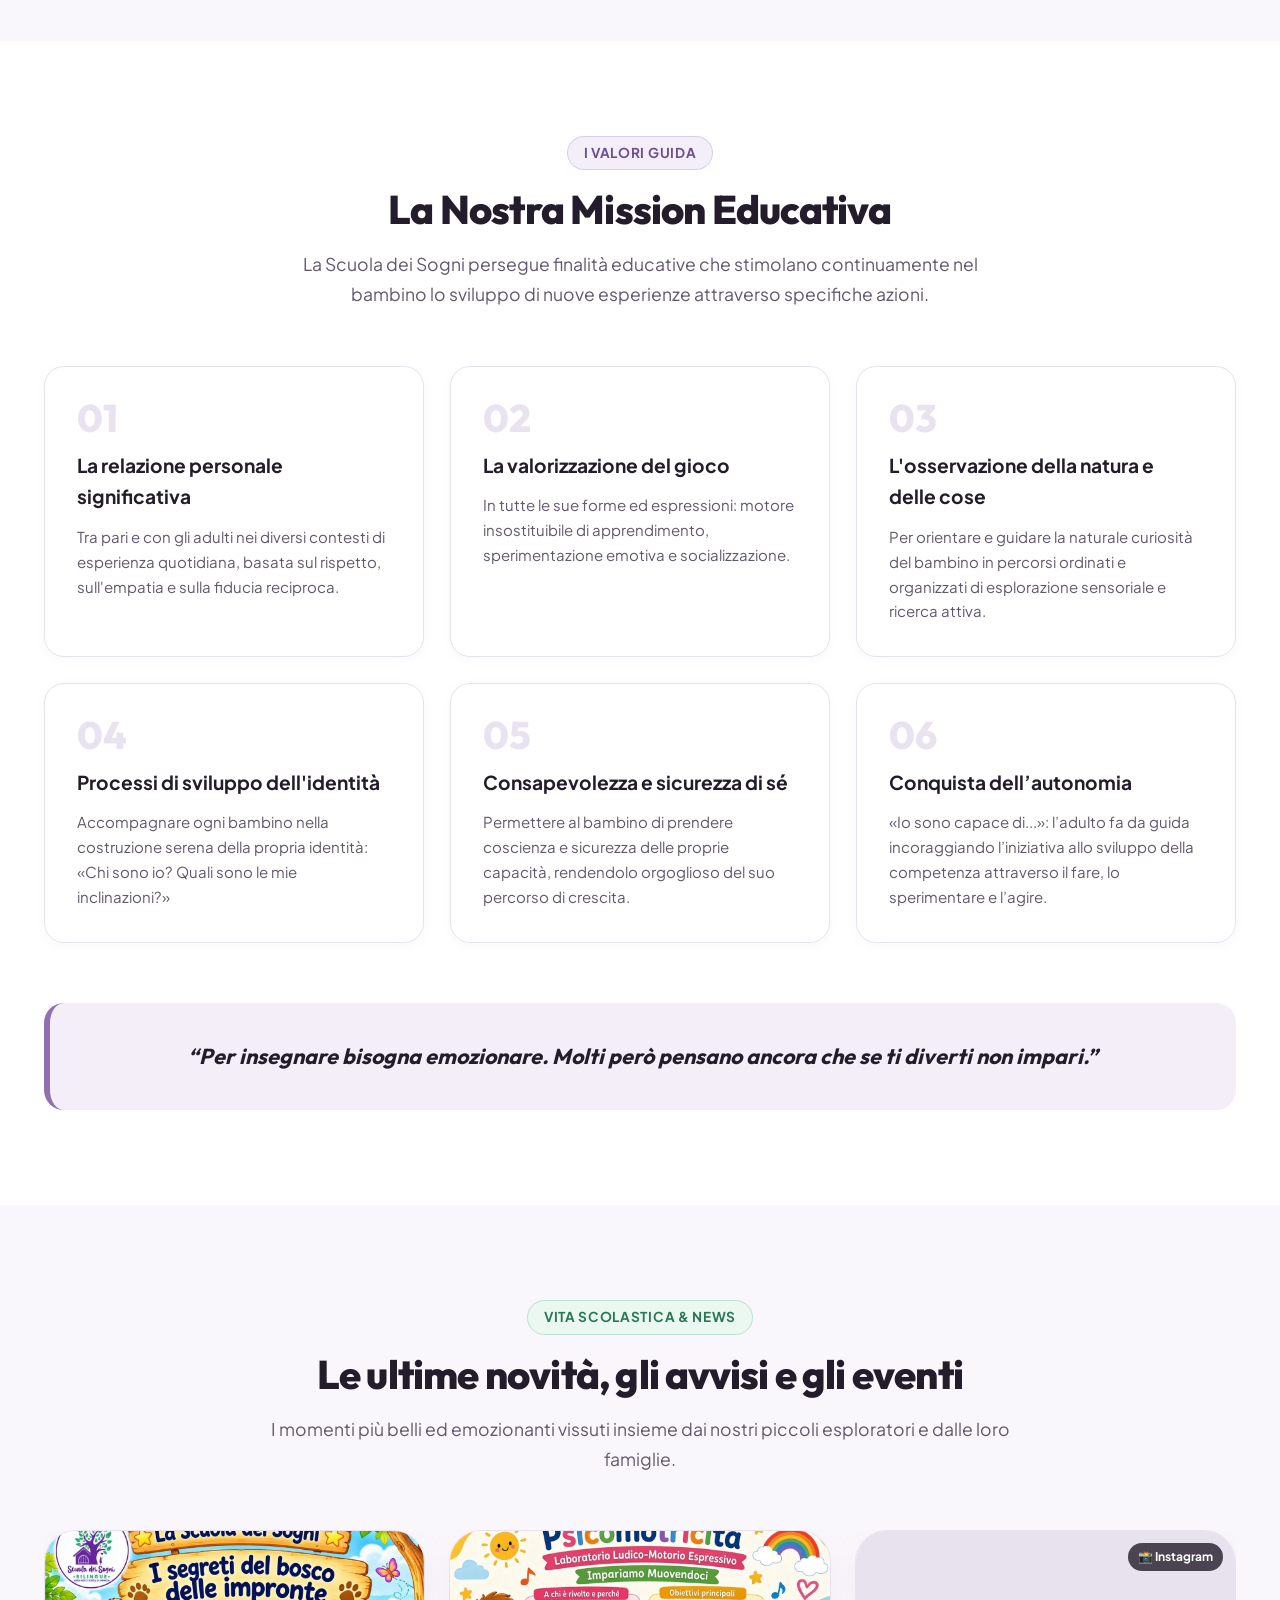
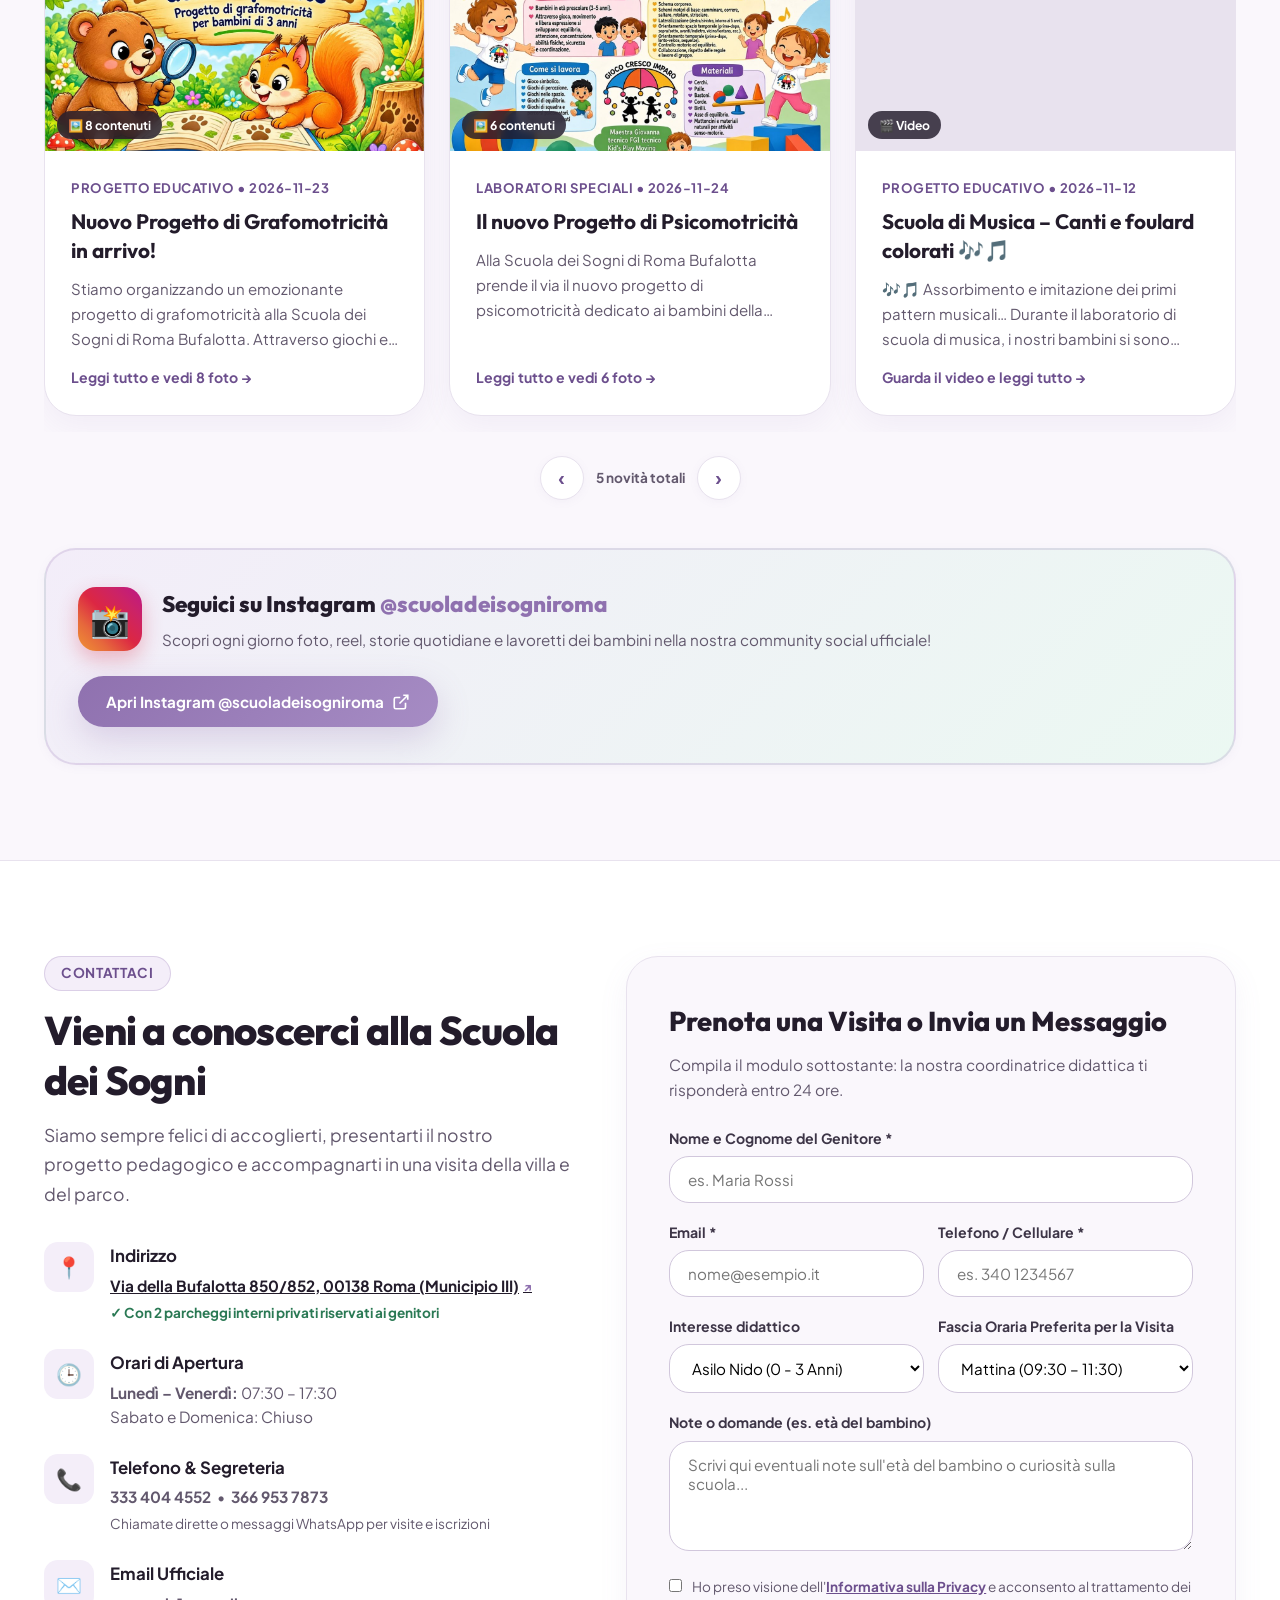
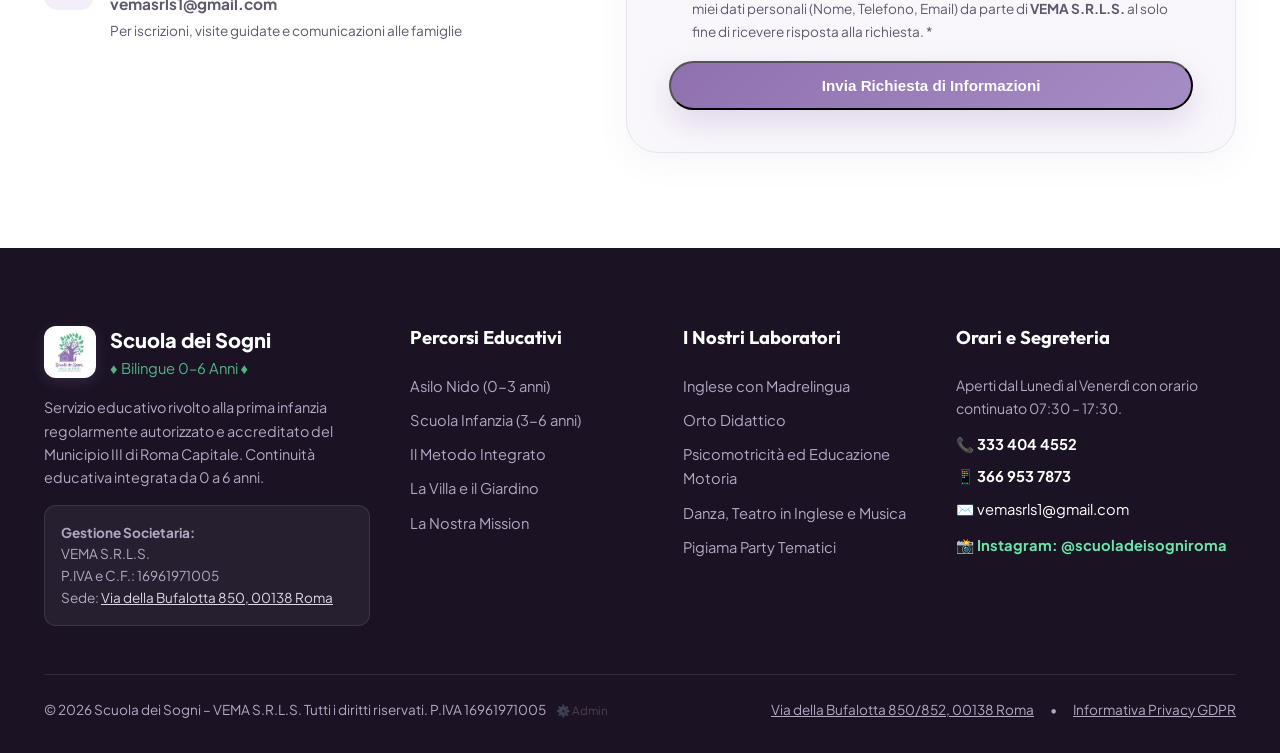
==== commit 1725edbb: "Fix carousel counter dynamic update, filter ghost news items, bump script version to v2.5" ====
--- a/index.html
+++ b/index.html
@@ -952,7 +952,7 @@
     </a>
   </div>
 
-  <script src="script.js?v=2.4"></script>
+  <script src="script.js?v=2.5"></script>
   <script src="seasonal.js?v=1.0"></script>
 </body>
 </html>
--- a/seasonal.css
+++ b/seasonal.css
@@ -16,9 +16,12 @@
 
 .seasonal-particle {
   position: absolute;
+  top: 0;
   pointer-events: none !important;
   user-select: none;
   line-height: 1;
+  opacity: 0;
+  animation-fill-mode: both;
   will-change: transform, opacity;
   filter: drop-shadow(0 2px 4px rgba(0, 0, 0, 0.08));
 }
